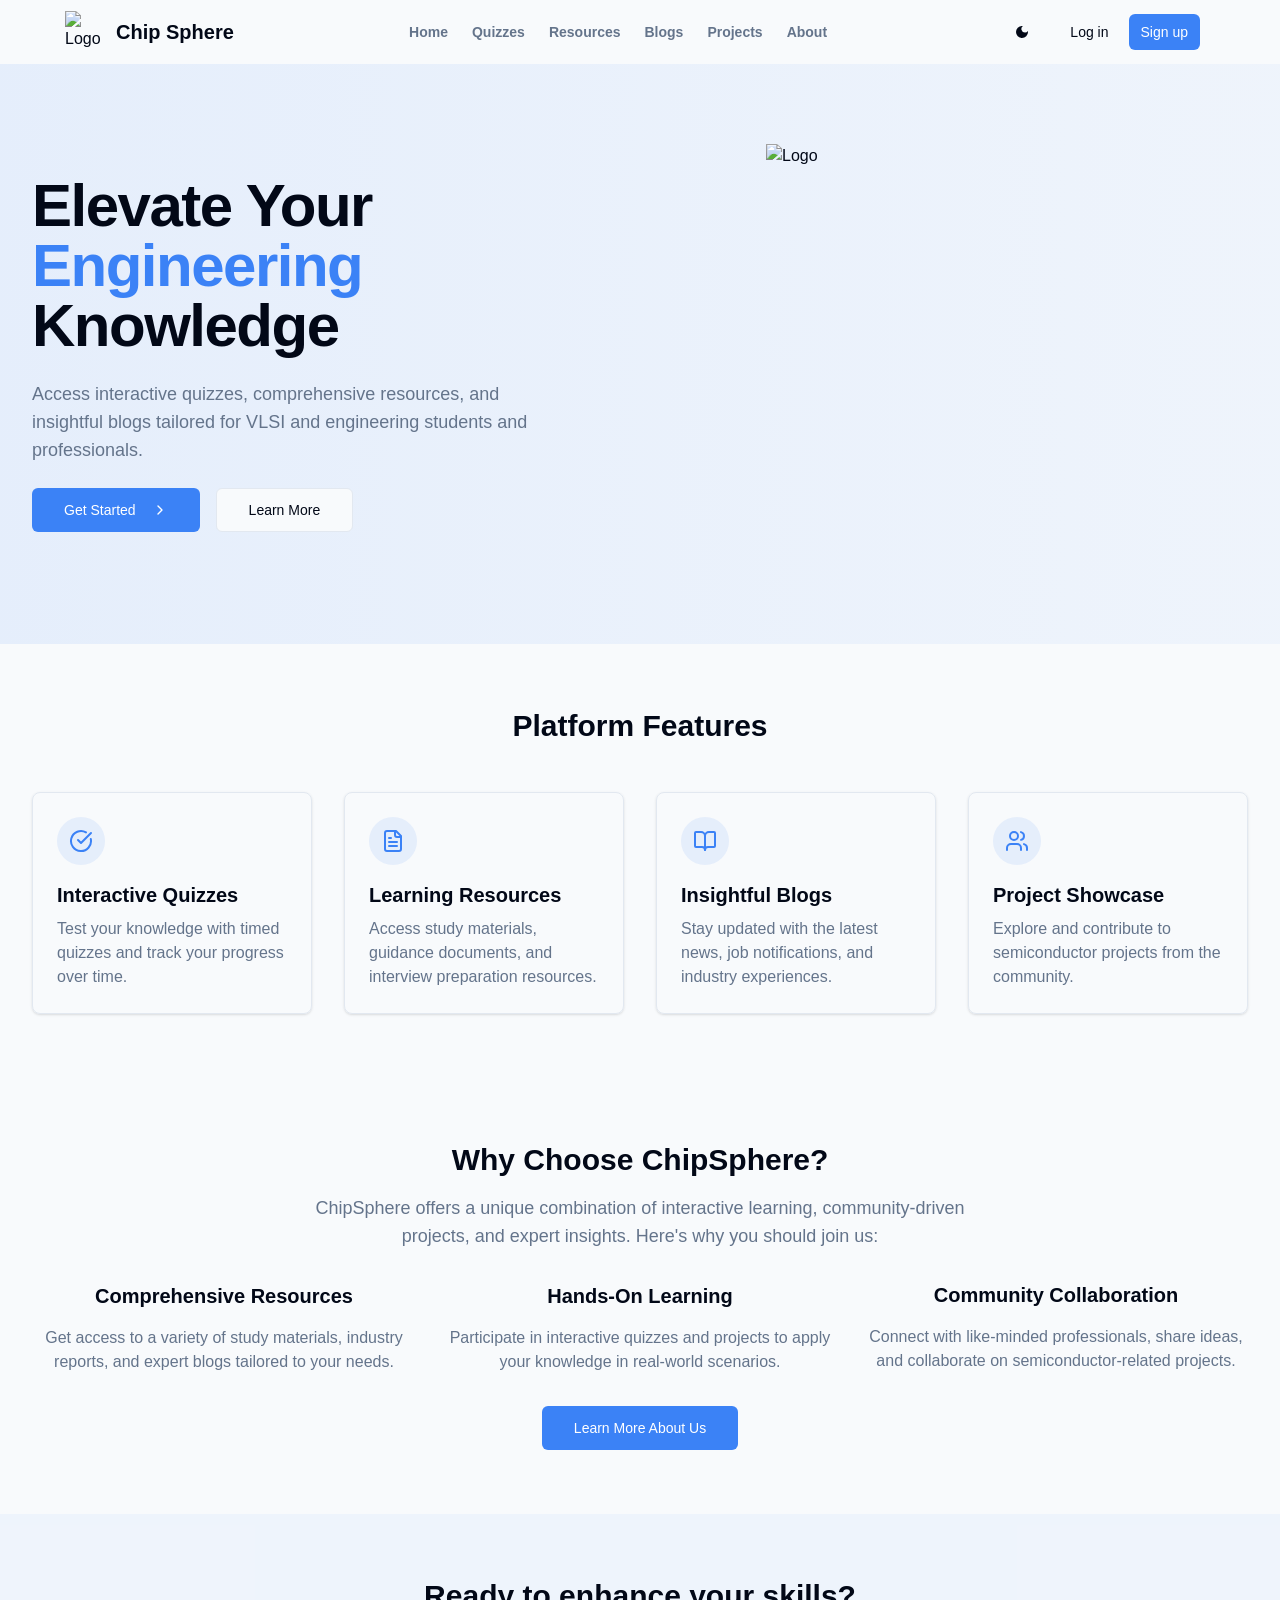
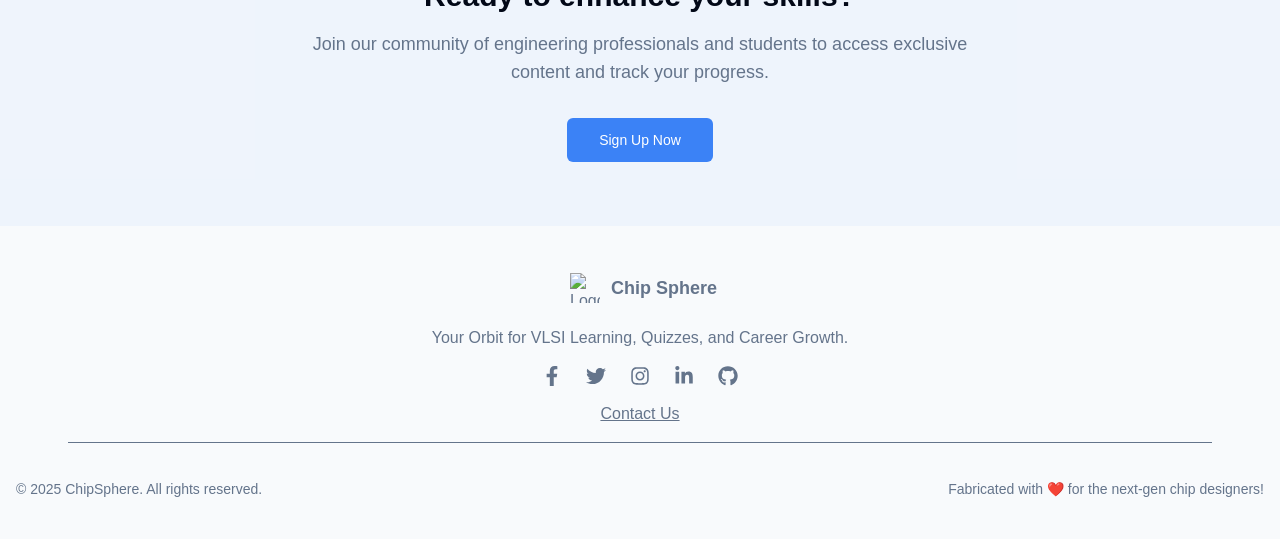
==== index.html @ 3f58ea17 "Add LinkedIn post content to portfolio page, link LinkedIn in footer" ====
<!DOCTYPE html><html lang="en"><head><meta charSet="utf-8"/><meta name="viewport" content="width=device-width, initial-scale=1"/><link rel="preload" href="_next/static/media/569ce4b8f30dc480-s.p.woff2" as="font" crossorigin="" type="font/woff2"/><link rel="preload" href="_next/static/media/93f479601ee12b01-s.p.woff2" as="font" crossorigin="" type="font/woff2"/><link rel="preload" as="image" imageSrcSet="/_next/image?url=%2Flogo_dark.png&amp;w=48&amp;q=75 1x, /_next/image?url=%2Flogo_dark.png&amp;w=96&amp;q=75 2x"/><link rel="preload" as="image" imageSrcSet="/_next/image?url=%2Flogo_dark.png&amp;w=384&amp;q=75 1x, /_next/image?url=%2Flogo_dark.png&amp;w=828&amp;q=75 2x"/><link rel="preload" as="image" imageSrcSet="/_next/image?url=%2Flogo_dark.png&amp;w=32&amp;q=75 1x, /_next/image?url=%2Flogo_dark.png&amp;w=64&amp;q=75 2x"/><link rel="stylesheet" href="_next/static/css/aac1193f8ad89e7d.css" data-precedence="next"/><link rel="preload" as="script" fetchPriority="low" href="_next/static/chunks/webpack-6522cab6ee8df64d.js"/><script src="_next/static/chunks/4bd1b696-c7eeac9c5f87815f.js" async=""></script><script src="_next/static/chunks/684-3b5152e643d8ca2d.js" async=""></script><script src="_next/static/chunks/main-app-050f4b3a8066e528.js" async=""></script><script src="_next/static/chunks/795d4814-c126d9906856df5e.js" async=""></script><script src="_next/static/chunks/8e1d74a4-489569174773607f.js" async=""></script><script src="_next/static/chunks/227-6f10915cf872dfcd.js" async=""></script><script src="_next/static/chunks/721-e3e5ed030bad2931.js" async=""></script><script src="_next/static/chunks/766-fa20a4cee04cad96.js" async=""></script><script src="_next/static/chunks/874-090ebe48e422caae.js" async=""></script><script src="_next/static/chunks/201-4fabe3c691b10c25.js" async=""></script><script src="_next/static/chunks/52-c215911eff30fe76.js" async=""></script><script src="_next/static/chunks/335-e26a7e29aa693370.js" async=""></script><script src="_next/static/chunks/app/layout-c824f7c0734b1a03.js" async=""></script><script src="_next/static/chunks/app/page-f3cdbff5a331bb2d.js" async=""></script><meta name="next-size-adjust" content=""/><title>Chip Shpere</title><meta name="description" content="VLSI notebook"/><link rel="icon" href="favicon.ico" type="image/x-icon" sizes="500x500"/><script>document.querySelectorAll('body link[rel="icon"], body link[rel="apple-touch-icon"]').forEach(el => document.head.appendChild(el))</script><script src="_next/static/chunks/polyfills-42372ed130431b0a.js" noModule=""></script></head><body class="__variable_5cfdac __variable_9a8899 antialiased overflow-y-auto custom-scroll"><div class="jsx-169be7203678d541 fixed top-4 right-4 z-[9999]"><section aria-label="Notifications alt+T" tabindex="-1" aria-live="polite" aria-relevant="additions text" aria-atomic="false"></section></div> <header class="sticky top-0 z-50 w-full transition-all duration-200 bg-transparent"><div class="container mx-auto flex h-16 items-center justify-between px-2 lg:px-[4rem]"><div class="flex items-center"><a class="flex items-center space-x-2" href="index.html"><div class="h-9 w-9 md:h-11 md:w-11 flex items-center justify-center"><img alt="Logo" width="42" height="42" decoding="async" data-nimg="1" style="color:transparent" srcSet="_next/image%3Furl=%252Flogo_dark.png&amp;w=48&amp;q=75amp;q_next/image%3Furl=%252Flogo_dark.png&amp;w=96&amp;q=75mp;w=96&amp;q=75 2x" src="_next/image%3Furl=%252Flogo_dark.png&amp;w=96&amp;q=75"/></div><span class="font-bold text-xl">Chip Sphere</span></a></div><nav class="hidden md:flex items-center space-x-6"><a class="text-[0.875rem] font-bold transition-colors hover:text-primary text-primary" href="index.html">Home</a><a class="text-[0.875rem] font-bold transition-colors hover:text-primary text-muted-foreground" href="portfolio.html">Portfolio</a><a class="text-[0.875rem] font-bold transition-colors hover:text-primary text-muted-foreground" href="about.html">About</a></nav><div class="flex items-center space-x-4"><button class="inline-flex items-center justify-center gap-2 whitespace-nowrap rounded-md text-sm font-medium ring-offset-background transition-colors focus-visible:outline-none focus-visible:ring-2 focus-visible:ring-ring focus-visible:ring-offset-2 disabled:pointer-events-none disabled:opacity-50 [&amp;_svg]:pointer-events-none [&amp;_svg]:size-4 [&amp;_svg]:shrink-0 hover:bg-accent hover:text-accent-foreground h-10 w-10 cursor-pointer" aria-label="Toggle Theme"><svg stroke="currentColor" fill="currentColor" stroke-width="0" viewBox="0 0 24 24" class="h-5 w-5" height="1em" width="1em" xmlns="http://www.w3.org/2000/svg"><path fill="none" d="M0 0h24v24H0z"></path><path d="M12 3a9 9 0 1 0 9 9c0-.46-.04-.92-.1-1.36a5.389 5.389 0 0 1-4.4 2.26 5.403 5.403 0 0 1-3.14-9.8c-.44-.06-.9-.1-1.36-.1z"></path></svg></button><div class="hidden sm:flex items-center space-x-2"><a class="inline-flex items-center justify-center gap-2 whitespace-nowrap text-sm font-medium ring-offset-background focus-visible:outline-none focus-visible:ring-2 focus-visible:ring-ring focus-visible:ring-offset-2 disabled:pointer-events-none disabled:opacity-50 [&amp;_svg]:pointer-events-none [&amp;_svg]:size-4 [&amp;_svg]:shrink-0 bg-primary text-white h-9 rounded-md px-3 hover:bg-primary/90 transition-colors" href="about.html#contact">Contact</a></div><button class="inline-flex items-center justify-center gap-2 whitespace-nowrap rounded-md text-sm font-medium ring-offset-background transition-colors focus-visible:outline-none focus-visible:ring-2 focus-visible:ring-ring focus-visible:ring-offset-2 disabled:pointer-events-none disabled:opacity-50 [&amp;_svg]:pointer-events-none [&amp;_svg]:size-4 [&amp;_svg]:shrink-0 hover:bg-accent hover:text-accent-foreground md:hidden h-8 w-8" aria-label="Open Menu" type="button" aria-haspopup="dialog" aria-expanded="false" aria-controls="radix-«R7nb»" data-state="closed"><svg xmlns="http://www.w3.org/2000/svg" width="24" height="24" viewBox="0 0 24 24" fill="none" stroke="currentColor" stroke-width="2" stroke-linecap="round" stroke-linejoin="round" class="lucide lucide-menu h-4 w-4" aria-hidden="true"><path d="M4 12h16"></path><path d="M4 18h16"></path><path d="M4 6h16"></path></svg></button></div></div></header><!--$--><div class="min-h-screen flex flex-col"><main class="flex-grow"><section class="flex items-center justify-center text-center sm:text-left h-[100vh] sm:h-full bg-gradient-to-r from-primary/10 to-primary/5 pb-40 sm:py-20 px-4 sm:px-6 lg:px-8" style="opacity:0"><div class="max-w-7xl mx-auto"><div class="grid grid-cols-1 md:grid-cols-2 gap-12 items-center"><div class="space-y-6" style="opacity:0;transform:translateY(20px)"><h1 class="text-5xl font-semibold lg:text-6xl lg:font-bold sm:tracking-tight">Elevate Your <span class="text-primary">Engineering</span> Knowledge</h1><p class="text-lg text-muted-foreground max-w-lg">Access interactive quizzes, comprehensive resources, and insightful blogs tailored for VLSI and engineering students and professionals.</p><div class="flex flex-wrap gap-4 justify-center sm:justify-normal" style="opacity:0"><div style="opacity:0;transform:translateY(20px)"><a class="inline-flex items-center justify-center gap-2 whitespace-nowrap text-sm font-medium ring-offset-background transition-colors focus-visible:outline-none focus-visible:ring-2 focus-visible:ring-ring focus-visible:ring-offset-2 disabled:pointer-events-none disabled:opacity-50 [&amp;_svg]:pointer-events-none [&amp;_svg]:size-4 [&amp;_svg]:shrink-0 bg-primary text-white hover:bg-primary/90 h-11 rounded-md px-8" href="portfolio.html">View Portfolio <svg xmlns="http://www.w3.org/2000/svg" width="24" height="24" viewBox="0 0 24 24" fill="none" stroke="currentColor" stroke-width="2" stroke-linecap="round" stroke-linejoin="round" class="lucide lucide-chevron-right ml-2 h-4 w-4" aria-hidden="true"><path d="m9 18 6-6-6-6"></path></svg></a></div><div style="opacity:0;transform:translateY(20px)"><a class="inline-flex items-center justify-center gap-2 whitespace-nowrap text-sm font-medium ring-offset-background transition-colors focus-visible:outline-none focus-visible:ring-2 focus-visible:ring-ring focus-visible:ring-offset-2 disabled:pointer-events-none disabled:opacity-50 [&amp;_svg]:pointer-events-none [&amp;_svg]:size-4 [&amp;_svg]:shrink-0 border border-input bg-background hover:bg-accent hover:text-accent-foreground h-11 rounded-md px-8" href="about.html">Learn More</a></div></div></div><div class="hidden items-center pb-10 justify-center sm:flex opacity-88" style="opacity:0;transform:scale(0.9)"><img alt="Logo" width="380" height="380" decoding="async" data-nimg="1" style="color:transparent" srcSet="_next/image%3Furl=%252Flogo_dark.png&amp;w=384&amp;q=75amp;q_next/image%3Furl=%252Flogo_dark.png&amp;w=828&amp;q=75p;w=828&amp;q=75 2x" src="_next/image%3Furl=%252Flogo_dark.png&amp;w=828&amp;q=75"/></div></div></div></section><section class="py-16 px-4 sm:px-6 lg:px-8 bg-background"><div class="max-w-7xl mx-auto"><h2 class="text-3xl font-bold text-center mb-12" style="opacity:0;transform:translateY(20px)">Platform Features</h2><div class="grid grid-cols-1 md:grid-cols-2 lg:grid-cols-4 gap-8"><div class="bg-card rounded-lg p-6 shadow-sm border border-border hover:shadow-md transition-shadow" style="opacity:0;transform:translateY(20px)"><div class="h-12 w-12 bg-primary/10 rounded-full flex items-center justify-center mb-4"><svg xmlns="http://www.w3.org/2000/svg" width="24" height="24" viewBox="0 0 24 24" fill="none" stroke="currentColor" stroke-width="2" stroke-linecap="round" stroke-linejoin="round" class="lucide lucide-circle-check-big h-6 w-6 text-primary" aria-hidden="true"><path d="M21.801 10A10 10 0 1 1 17 3.335"></path><path d="m9 11 3 3L22 4"></path></svg></div><h3 class="text-xl font-semibold mb-2">Interactive Quizzes</h3><p class="text-muted-foreground">Test your knowledge with timed quizzes and track your progress over time.</p></div><div class="bg-card rounded-lg p-6 shadow-sm border border-border hover:shadow-md transition-shadow" style="opacity:0;transform:translateY(20px)"><div class="h-12 w-12 bg-primary/10 rounded-full flex items-center justify-center mb-4"><svg xmlns="http://www.w3.org/2000/svg" width="24" height="24" viewBox="0 0 24 24" fill="none" stroke="currentColor" stroke-width="2" stroke-linecap="round" stroke-linejoin="round" class="lucide lucide-file-text h-6 w-6 text-primary" aria-hidden="true"><path d="M15 2H6a2 2 0 0 0-2 2v16a2 2 0 0 0 2 2h12a2 2 0 0 0 2-2V7Z"></path><path d="M14 2v4a2 2 0 0 0 2 2h4"></path><path d="M10 9H8"></path><path d="M16 13H8"></path><path d="M16 17H8"></path></svg></div><h3 class="text-xl font-semibold mb-2">Learning Resources</h3><p class="text-muted-foreground">Access study materials, guidance documents, and interview preparation resources.</p></div><div class="bg-card rounded-lg p-6 shadow-sm border border-border hover:shadow-md transition-shadow" style="opacity:0;transform:translateY(20px)"><div class="h-12 w-12 bg-primary/10 rounded-full flex items-center justify-center mb-4"><svg xmlns="http://www.w3.org/2000/svg" width="24" height="24" viewBox="0 0 24 24" fill="none" stroke="currentColor" stroke-width="2" stroke-linecap="round" stroke-linejoin="round" class="lucide lucide-book-open h-6 w-6 text-primary" aria-hidden="true"><path d="M12 7v14"></path><path d="M3 18a1 1 0 0 1-1-1V4a1 1 0 0 1 1-1h5a4 4 0 0 1 4 4 4 4 0 0 1 4-4h5a1 1 0 0 1 1 1v13a1 1 0 0 1-1 1h-6a3 3 0 0 0-3 3 3 3 0 0 0-3-3z"></path></svg></div><h3 class="text-xl font-semibold mb-2">Insightful Blogs</h3><p class="text-muted-foreground">Stay updated with the latest news, job notifications, and industry experiences.</p></div><div class="bg-card rounded-lg p-6 shadow-sm border border-border hover:shadow-md transition-shadow" style="opacity:0;transform:translateY(20px)"><div class="h-12 w-12 bg-primary/10 rounded-full flex items-center justify-center mb-4"><svg xmlns="http://www.w3.org/2000/svg" width="24" height="24" viewBox="0 0 24 24" fill="none" stroke="currentColor" stroke-width="2" stroke-linecap="round" stroke-linejoin="round" class="lucide lucide-users h-6 w-6 text-primary" aria-hidden="true"><path d="M16 21v-2a4 4 0 0 0-4-4H6a4 4 0 0 0-4 4v2"></path><path d="M16 3.128a4 4 0 0 1 0 7.744"></path><path d="M22 21v-2a4 4 0 0 0-3-3.87"></path><circle cx="9" cy="7" r="4"></circle></svg></div><h3 class="text-xl font-semibold mb-2">Project Showcase</h3><p class="text-muted-foreground">Explore and contribute to semiconductor projects from the community.</p></div></div></div></section><section class="py-16 px-4 sm:px-6 lg:px-8"><div class="max-w-7xl mx-auto text-center"><h2 class="text-3xl font-bold mb-4" style="opacity:0;transform:translateY(20px)">Why Choose ChipSphere?</h2><p class="text-lg text-muted-foreground max-w-2xl mx-auto mb-8" style="opacity:0">ChipSphere offers a unique combination of interactive learning, community-driven projects, and expert insights. Here&#x27;s why you should join us:</p><div class="grid grid-cols-1 md:grid-cols-2 lg:grid-cols-3 gap-8"><div class="space-y-4" style="opacity:0;transform:translateY(20px)"><h3 class="text-xl font-semibold">Comprehensive Resources</h3><p class="text-muted-foreground">Get access to a variety of study materials, industry reports, and expert blogs tailored to your needs.</p></div><div class="space-y-4" style="opacity:0;transform:translateY(20px)"><h3 class="text-xl font-semibold">Hands-On Learning</h3><p class="text-muted-foreground">Participate in interactive quizzes and projects to apply your knowledge in real-world scenarios.</p></div><div class="space-y-4" style="opacity:0;transform:translateY(20px)"><h3 class="text-xl font-semibold">Community Collaboration</h3><p class="text-muted-foreground">Connect with like-minded professionals, share ideas, and collaborate on semiconductor-related projects.</p></div></div><div class="mt-8" style="opacity:0"><div tabindex="0"><a class="inline-flex items-center justify-center gap-2 whitespace-nowrap text-sm font-medium ring-offset-background transition-colors focus-visible:outline-none focus-visible:ring-2 focus-visible:ring-ring focus-visible:ring-offset-2 disabled:pointer-events-none disabled:opacity-50 [&amp;_svg]:pointer-events-none [&amp;_svg]:size-4 [&amp;_svg]:shrink-0 bg-primary text-white hover:bg-primary/90 h-11 rounded-md px-8" href="about.html">Learn More About Us</a></div></div></div></section><section class="py-16 px-4 sm:px-6 lg:px-8 bg-primary/5"><div class="max-w-7xl mx-auto text-center" style="opacity:0"><h2 class="text-3xl font-bold mb-4">Ready to enhance your skills?</h2><p class="text-lg text-muted-foreground max-w-2xl mx-auto mb-8">Join our community of engineering professionals and students to access exclusive content and track your progress.</p><div tabindex="0"><a class="inline-flex items-center justify-center gap-2 whitespace-nowrap text-sm font-medium ring-offset-background transition-colors focus-visible:outline-none focus-visible:ring-2 focus-visible:ring-ring focus-visible:ring-offset-2 disabled:pointer-events-none disabled:opacity-50 [&amp;_svg]:pointer-events-none [&amp;_svg]:size-4 [&amp;_svg]:shrink-0 bg-primary text-white hover:bg-primary/90 h-11 rounded-md px-8" href="about.html#contact">Contact Us</a></div></div></section></main></div><!--$--><!--/$--><!--$--><!--/$--><!--/$--><footer class="bg-secondaryBackground text-center text-muted-foreground py-10 px-4"><div class="max-w-screen-xl mx-auto space-y-4"><a class="flex items-center justify-center space-x-1" href="index.html"><div class="h-9 w-9 md:h-11 md:w-11  flex items-center justify-center"><img alt="Logo" width="30" height="30" decoding="async" data-nimg="1" style="color:transparent" srcSet="_next/image%3Furl=%252Flogo_dark.png&amp;w=32&amp;q=75amp;q_next/image%3Furl=%252Flogo_dark.png&amp;w=64&amp;q=75mp;w=64&amp;q=75 2x" src="_next/image%3Furl=%252Flogo_dark.png&amp;w=64&amp;q=75"/></div><span class="font-semibold text-lg ">Chip Sphere</span></a><p>Your Orbit for VLSI Learning, Quizzes, and Career Growth.</p><div class="flex justify-center space-x-6 text-xl"><a href="https://www.linkedin.com/company/chipsphere"><svg stroke="currentColor" fill="currentColor" stroke-width="0" viewBox="0 0 320 512" height="1em" width="1em" xmlns="http://www.w3.org/2000/svg"><path d="M279.14 288l14.22-92.66h-88.91v-60.13c0-25.35 12.42-50.06 52.24-50.06h40.42V6.26S260.43 0 225.36 0c-73.22 0-121.08 44.38-121.08 124.72v70.62H22.89V288h81.39v224h100.17V288z"></path></svg></a><a href="index.html#"><svg stroke="currentColor" fill="currentColor" stroke-width="0" viewBox="0 0 512 512" height="1em" width="1em" xmlns="http://www.w3.org/2000/svg"><path d="M459.37 151.716c.325 4.548.325 9.097.325 13.645 0 138.72-105.583 298.558-298.558 298.558-59.452 0-114.68-17.219-161.137-47.106 8.447.974 16.568 1.299 25.34 1.299 49.055 0 94.213-16.568 130.274-44.832-46.132-.975-84.792-31.188-98.112-72.772 6.498.974 12.995 1.624 19.818 1.624 9.421 0 18.843-1.3 27.614-3.573-48.081-9.747-84.143-51.98-84.143-102.985v-1.299c13.969 7.797 30.214 12.67 47.431 13.319-28.264-18.843-46.781-51.005-46.781-87.391 0-19.492 5.197-37.36 14.294-52.954 51.655 63.675 129.3 105.258 216.365 109.807-1.624-7.797-2.599-15.918-2.599-24.04 0-57.828 46.782-104.934 104.934-104.934 30.213 0 57.502 12.67 76.67 33.137 23.715-4.548 46.456-13.32 66.599-25.34-7.798 24.366-24.366 44.833-46.132 57.827 21.117-2.273 41.584-8.122 60.426-16.243-14.292 20.791-32.161 39.308-52.628 54.253z"></path></svg></a><a href="index.html#"><svg stroke="currentColor" fill="currentColor" stroke-width="0" viewBox="0 0 448 512" height="1em" width="1em" xmlns="http://www.w3.org/2000/svg"><path d="M224.1 141c-63.6 0-114.9 51.3-114.9 114.9s51.3 114.9 114.9 114.9S339 319.5 339 255.9 287.7 141 224.1 141zm0 189.6c-41.1 0-74.7-33.5-74.7-74.7s33.5-74.7 74.7-74.7 74.7 33.5 74.7 74.7-33.6 74.7-74.7 74.7zm146.4-194.3c0 14.9-12 26.8-26.8 26.8-14.9 0-26.8-12-26.8-26.8s12-26.8 26.8-26.8 26.8 12 26.8 26.8zm76.1 27.2c-1.7-35.9-9.9-67.7-36.2-93.9-26.2-26.2-58-34.4-93.9-36.2-37-2.1-147.9-2.1-184.9 0-35.8 1.7-67.6 9.9-93.9 36.1s-34.4 58-36.2 93.9c-2.1 37-2.1 147.9 0 184.9 1.7 35.9 9.9 67.7 36.2 93.9s58 34.4 93.9 36.2c37 2.1 147.9 2.1 184.9 0 35.9-1.7 67.7-9.9 93.9-36.2 26.2-26.2 34.4-58 36.2-93.9 2.1-37 2.1-147.8 0-184.8zM398.8 388c-7.8 19.6-22.9 34.7-42.6 42.6-29.5 11.7-99.5 9-132.1 9s-102.7 2.6-132.1-9c-19.6-7.8-34.7-22.9-42.6-42.6-11.7-29.5-9-99.5-9-132.1s-2.6-102.7 9-132.1c7.8-19.6 22.9-34.7 42.6-42.6 29.5-11.7 99.5-9 132.1-9s102.7-2.6 132.1 9c19.6 7.8 34.7 22.9 42.6 42.6 11.7 29.5 9 99.5 9 132.1s2.7 102.7-9 132.1z"></path></svg></a><a href="index.html#"><svg stroke="currentColor" fill="currentColor" stroke-width="0" viewBox="0 0 448 512" height="1em" width="1em" xmlns="http://www.w3.org/2000/svg"><path d="M100.28 448H7.4V148.9h92.88zM53.79 108.1C24.09 108.1 0 83.5 0 53.8a53.79 53.79 0 0 1 107.58 0c0 29.7-24.1 54.3-53.79 54.3zM447.9 448h-92.68V302.4c0-34.7-.7-79.2-48.29-79.2-48.29 0-55.69 37.7-55.69 76.7V448h-92.78V148.9h89.08v40.8h1.3c12.4-23.5 42.69-48.3 87.88-48.3 94 0 111.28 61.9 111.28 142.3V448z"></path></svg></a><a href="index.html#"><svg stroke="currentColor" fill="currentColor" stroke-width="0" viewBox="0 0 496 512" height="1em" width="1em" xmlns="http://www.w3.org/2000/svg"><path d="M165.9 397.4c0 2-2.3 3.6-5.2 3.6-3.3.3-5.6-1.3-5.6-3.6 0-2 2.3-3.6 5.2-3.6 3-.3 5.6 1.3 5.6 3.6zm-31.1-4.5c-.7 2 1.3 4.3 4.3 4.9 2.6 1 5.6 0 6.2-2s-1.3-4.3-4.3-5.2c-2.6-.7-5.5.3-6.2 2.3zm44.2-1.7c-2.9.7-4.9 2.6-4.6 4.9.3 2 2.9 3.3 5.9 2.6 2.9-.7 4.9-2.6 4.6-4.6-.3-1.9-3-3.2-5.9-2.9zM244.8 8C106.1 8 0 113.3 0 252c0 110.9 69.8 205.8 169.5 239.2 12.8 2.3 17.3-5.6 17.3-12.1 0-6.2-.3-40.4-.3-61.4 0 0-70 15-84.7-29.8 0 0-11.4-29.1-27.8-36.6 0 0-22.9-15.7 1.6-15.4 0 0 24.9 2 38.6 25.8 21.9 38.6 58.6 27.5 72.9 20.9 2.3-16 8.8-27.1 16-33.7-55.9-6.2-112.3-14.3-112.3-110.5 0-27.5 7.6-41.3 23.6-58.9-2.6-6.5-11.1-33.3 2.6-67.9 20.9-6.5 69 27 69 27 20-5.6 41.5-8.5 62.8-8.5s42.8 2.9 62.8 8.5c0 0 48.1-33.6 69-27 13.7 34.7 5.2 61.4 2.6 67.9 16 17.7 25.8 31.5 25.8 58.9 0 96.5-58.9 104.2-114.8 110.5 9.2 7.9 17 22.9 17 46.4 0 33.7-.3 75.4-.3 83.6 0 6.5 4.6 14.4 17.3 12.1C428.2 457.8 496 362.9 496 252 496 113.3 383.5 8 244.8 8zM97.2 352.9c-1.3 1-1 3.3.7 5.2 1.6 1.6 3.9 2.3 5.2 1 1.3-1 1-3.3-.7-5.2-1.6-1.6-3.9-2.3-5.2-1zm-10.8-8.1c-.7 1.3.3 2.9 2.3 3.9 1.6 1 3.6.7 4.3-.7.7-1.3-.3-2.9-2.3-3.9-2-.6-3.6-.3-4.3.7zm32.4 35.6c-1.6 1.3-1 4.3 1.3 6.2 2.3 2.3 5.2 2.6 6.5 1 1.3-1.3.7-4.3-1.3-6.2-2.2-2.3-5.2-2.6-6.5-1zm-11.4-14.7c-1.6 1-1.6 3.6 0 5.9 1.6 2.3 4.3 3.3 5.6 2.3 1.6-1.3 1.6-3.9 0-6.2-1.4-2.3-4-3.3-5.6-2z"></path></svg></a></div><a href="about.html#contact"><p class="underline cursor-pointer">Contact Us</p></a><hr class="my-4 border-muted-foreground w-11/12 mx-auto"/><div class="flex flex-col sm:flex-row justify-between items-center text-sm pt-5 "><p>© 2025 ChipSphere. All rights reserved.</p><p class="mt-2 sm:mt-0">Fabricated with <span>❤️</span> for the next-gen chip designers!</p></div></div></footer><script src="_next/static/chunks/webpack-6522cab6ee8df64d.js" async=""></script><script>(self.__next_f=self.__next_f||[]).push([0])</script><script>self.__next_f.push([1,"1:\"$Sreact.fragment\"\n2:I[4463,[\"479\",\"static/chunks/795d4814-c126d9906856df5e.js\",\"711\",\"static/chunks/8e1d74a4-489569174773607f.js\",\"227\",\"static/chunks/227-6f10915cf872dfcd.js\",\"721\",\"static/chunks/721-e3e5ed030bad2931.js\",\"766\",\"static/chunks/766-fa20a4cee04cad96.js\",\"874\",\"static/chunks/874-090ebe48e422caae.js\",\"201\",\"static/chunks/201-4fabe3c691b10c25.js\",\"52\",\"static/chunks/52-c215911eff30fe76.js\",\"335\",\"static/chunks/335-e26a7e29aa693370.js\",\"177\",\"static/chunks/app/layout-c824f7c0734b1a03.js\"],\"default\"]\n3:I[7555,[],\"\"]\n4:I[1295,[],\"\"]\n5:I[894,[],\"ClientPageRoot\"]\n6:I[6628,[\"227\",\"static/chunks/227-6f10915cf872dfcd.js\",\"766\",\"static/chunks/766-fa20a4cee04cad96.js\",\"874\",\"static/chunks/874-090ebe48e422caae.js\",\"201\",\"static/chunks/201-4fabe3c691b10c25.js\",\"974\",\"static/chunks/app/page-f3cdbff5a331bb2d.js\"],\"default\"]\n9:I[9665,[],\"MetadataBoundary\"]\nb:I[9665,[],\"OutletBoundary\"]\ne:I[4911,[],\"AsyncMetadataOutlet\"]\n10:I[9665,[],\"ViewportBoundary\"]\n12:I[6614,[],\"\"]\n:HL[\"/_next/static/media/569ce4b8f30dc480-s.p.woff2\",\"font\",{\"crossOrigin\":\"\",\"type\":\"font/woff2\"}]\n:HL[\"/_next/static/media/93f479601ee12b01-s.p.woff2\",\"font\",{\"crossOrigin\":\"\",\"type\":\"font/woff2\"}]\n:HL[\"/_next/static/css/aac1193f8ad89e7d.css\",\"style\"]\n"])</script><script>self.__next_f.push([1,"0:{\"P\":null,\"b\":\"A3EIVVnWwf5ebR1KjICjf\",\"p\":\"\",\"c\":[\"\",\"\"],\"i\":false,\"f\":[[[\"\",{\"children\":[\"__PAGE__\",{}]},\"$undefined\",\"$undefined\",true],[\"\",[\"$\",\"$1\",\"c\",{\"children\":[[[\"$\",\"link\",\"0\",{\"rel\":\"stylesheet\",\"href\":\"/_next/static/css/aac1193f8ad89e7d.css\",\"precedence\":\"next\",\"crossOrigin\":\"$undefined\",\"nonce\":\"$undefined\"}]],[\"$\",\"html\",null,{\"lang\":\"en\",\"suppressHydrationWarning\":true,\"children\":[\"$\",\"body\",null,{\"className\":\"__variable_5cfdac __variable_9a8899 antialiased overflow-y-auto custom-scroll\",\"children\":[\"$\",\"$L2\",null,{\"children\":[\"$\",\"$L3\",null,{\"parallelRouterKey\":\"children\",\"error\":\"$undefined\",\"errorStyles\":\"$undefined\",\"errorScripts\":\"$undefined\",\"template\":[\"$\",\"$L4\",null,{}],\"templateStyles\":\"$undefined\",\"templateScripts\":\"$undefined\",\"notFound\":[[[\"$\",\"title\",null,{\"children\":\"404: This page could not be found.\"}],[\"$\",\"div\",null,{\"style\":{\"fontFamily\":\"system-ui,\\\"Segoe UI\\\",Roboto,Helvetica,Arial,sans-serif,\\\"Apple Color Emoji\\\",\\\"Segoe UI Emoji\\\"\",\"height\":\"100vh\",\"textAlign\":\"center\",\"display\":\"flex\",\"flexDirection\":\"column\",\"alignItems\":\"center\",\"justifyContent\":\"center\"},\"children\":[\"$\",\"div\",null,{\"children\":[[\"$\",\"style\",null,{\"dangerouslySetInnerHTML\":{\"__html\":\"body{color:#000;background:#fff;margin:0}.next-error-h1{border-right:1px solid rgba(0,0,0,.3)}@media (prefers-color-scheme:dark){body{color:#fff;background:#000}.next-error-h1{border-right:1px solid rgba(255,255,255,.3)}}\"}}],[\"$\",\"h1\",null,{\"className\":\"next-error-h1\",\"style\":{\"display\":\"inline-block\",\"margin\":\"0 20px 0 0\",\"padding\":\"0 23px 0 0\",\"fontSize\":24,\"fontWeight\":500,\"verticalAlign\":\"top\",\"lineHeight\":\"49px\"},\"children\":404}],[\"$\",\"div\",null,{\"style\":{\"display\":\"inline-block\"},\"children\":[\"$\",\"h2\",null,{\"style\":{\"fontSize\":14,\"fontWeight\":400,\"lineHeight\":\"49px\",\"margin\":0},\"children\":\"This page could not be found.\"}]}]]}]}]],[]],\"forbidden\":\"$undefined\",\"unauthorized\":\"$undefined\"}]}]}]}]]}],{\"children\":[\"__PAGE__\",[\"$\",\"$1\",\"c\",{\"children\":[[\"$\",\"$L5\",null,{\"Component\":\"$6\",\"searchParams\":{},\"params\":{},\"promises\":[\"$@7\",\"$@8\"]}],[\"$\",\"$L9\",null,{\"children\":\"$La\"}],null,[\"$\",\"$Lb\",null,{\"children\":[\"$Lc\",\"$Ld\",[\"$\",\"$Le\",null,{\"promise\":\"$@f\"}]]}]]}],{},null,false]},[[\"$\",\"div\",\"l\",{\"className\":\"flex items-center justify-center h-screen \",\"children\":[\"$\",\"div\",null,{\"className\":\"w-12 h-12 border-4 border-blue-500 border-t-transparent rounded-full animate-spin\"}]}],[],[]],false],[\"$\",\"$1\",\"h\",{\"children\":[null,[\"$\",\"$1\",\"n5dHIxrsrocdmkqk6JoxG\",{\"children\":[[\"$\",\"$L10\",null,{\"children\":\"$L11\"}],[\"$\",\"meta\",null,{\"name\":\"next-size-adjust\",\"content\":\"\"}]]}],null]}],false]],\"m\":\"$undefined\",\"G\":[\"$12\",\"$undefined\"],\"s\":false,\"S\":true}\n"])</script><script>self.__next_f.push([1,"13:\"$Sreact.suspense\"\n14:I[4911,[],\"AsyncMetadata\"]\n7:{}\n8:{}\na:[\"$\",\"$13\",null,{\"fallback\":null,\"children\":[\"$\",\"$L14\",null,{\"promise\":\"$@15\"}]}]\n"])</script><script>self.__next_f.push([1,"d:null\n"])</script><script>self.__next_f.push([1,"11:[[\"$\",\"meta\",\"0\",{\"charSet\":\"utf-8\"}],[\"$\",\"meta\",\"1\",{\"name\":\"viewport\",\"content\":\"width=device-width, initial-scale=1\"}]]\nc:null\n"])</script><script>self.__next_f.push([1,"15:{\"metadata\":[[\"$\",\"title\",\"0\",{\"children\":\"Chip Shpere\"}],[\"$\",\"meta\",\"1\",{\"name\":\"description\",\"content\":\"VLSI notebook\"}],[\"$\",\"link\",\"2\",{\"rel\":\"icon\",\"href\":\"/favicon.ico\",\"type\":\"image/x-icon\",\"sizes\":\"500x500\"}]],\"error\":null,\"digest\":\"$undefined\"}\nf:{\"metadata\":\"$15:metadata\",\"error\":null,\"digest\":\"$undefined\"}\n"])</script></body></html>
---- _next/static/css/aac1193f8ad89e7d.css ----
@font-face{font-family:Geist;font-style:normal;font-weight:100 900;font-display:swap;src:url(../media/8d697b304b401681-s.woff2) format("woff2");unicode-range:u+0301,u+0400-045f,u+0490-0491,u+04b0-04b1,u+2116}@font-face{font-family:Geist;font-style:normal;font-weight:100 900;font-display:swap;src:url(../media/ba015fad6dcf6784-s.woff2) format("woff2");unicode-range:u+0100-02ba,u+02bd-02c5,u+02c7-02cc,u+02ce-02d7,u+02dd-02ff,u+0304,u+0308,u+0329,u+1d00-1dbf,u+1e00-1e9f,u+1ef2-1eff,u+2020,u+20a0-20ab,u+20ad-20c0,u+2113,u+2c60-2c7f,u+a720-a7ff}@font-face{font-family:Geist;font-style:normal;font-weight:100 900;font-display:swap;src:url(../media/569ce4b8f30dc480-s.p.woff2) format("woff2");unicode-range:u+00??,u+0131,u+0152-0153,u+02bb-02bc,u+02c6,u+02da,u+02dc,u+0304,u+0308,u+0329,u+2000-206f,u+20ac,u+2122,u+2191,u+2193,u+2212,u+2215,u+feff,u+fffd}@font-face{font-family:Geist Fallback;src:local("Arial");ascent-override:95.94%;descent-override:28.16%;line-gap-override:0.00%;size-adjust:104.76%}.__className_5cfdac{font-family:Geist,Geist Fallback;font-style:normal}.__variable_5cfdac{--font-geist-sans:"Geist","Geist Fallback"}@font-face{font-family:Geist Mono;font-style:normal;font-weight:100 900;font-display:swap;src:url(../media/9610d9e46709d722-s.woff2) format("woff2");unicode-range:u+0301,u+0400-045f,u+0490-0491,u+04b0-04b1,u+2116}@font-face{font-family:Geist Mono;font-style:normal;font-weight:100 900;font-display:swap;src:url(../media/747892c23ea88013-s.woff2) format("woff2");unicode-range:u+0100-02ba,u+02bd-02c5,u+02c7-02cc,u+02ce-02d7,u+02dd-02ff,u+0304,u+0308,u+0329,u+1d00-1dbf,u+1e00-1e9f,u+1ef2-1eff,u+2020,u+20a0-20ab,u+20ad-20c0,u+2113,u+2c60-2c7f,u+a720-a7ff}@font-face{font-family:Geist Mono;font-style:normal;font-weight:100 900;font-display:swap;src:url(../media/93f479601ee12b01-s.p.woff2) format("woff2");unicode-range:u+00??,u+0131,u+0152-0153,u+02bb-02bc,u+02c6,u+02da,u+02dc,u+0304,u+0308,u+0329,u+2000-206f,u+20ac,u+2122,u+2191,u+2193,u+2212,u+2215,u+feff,u+fffd}@font-face{font-family:Geist Mono Fallback;src:local("Arial");ascent-override:74.67%;descent-override:21.92%;line-gap-override:0.00%;size-adjust:134.59%}.__className_9a8899{font-family:Geist Mono,Geist Mono Fallback;font-style:normal}.__variable_9a8899{--font-geist-mono:"Geist Mono","Geist Mono Fallback"}

/*! tailwindcss v4.1.7 | MIT License | https://tailwindcss.com */@layer properties{@supports (((-webkit-hyphens:none)) and (not (margin-trim:inline))) or ((-moz-orient:inline) and (not (color:rgb(from red r g b)))){*,::backdrop,:after,:before{--tw-scale-x:1;--tw-scale-y:1;--tw-scale-z:1;--tw-rotate-x:initial;--tw-rotate-y:initial;--tw-rotate-z:initial;--tw-skew-x:initial;--tw-skew-y:initial;--tw-space-y-reverse:0;--tw-space-x-reverse:0;--tw-border-style:solid;--tw-gradient-position:initial;--tw-gradient-from:#0000;--tw-gradient-via:#0000;--tw-gradient-to:#0000;--tw-gradient-stops:initial;--tw-gradient-via-stops:initial;--tw-gradient-from-position:0%;--tw-gradient-via-position:50%;--tw-gradient-to-position:100%;--tw-leading:initial;--tw-font-weight:initial;--tw-tracking:initial;--tw-shadow:0 0 #0000;--tw-shadow-color:initial;--tw-shadow-alpha:100%;--tw-inset-shadow:0 0 #0000;--tw-inset-shadow-color:initial;--tw-inset-shadow-alpha:100%;--tw-ring-color:initial;--tw-ring-shadow:0 0 #0000;--tw-inset-ring-color:initial;--tw-inset-ring-shadow:0 0 #0000;--tw-ring-inset:initial;--tw-ring-offset-width:0px;--tw-ring-offset-color:#fff;--tw-ring-offset-shadow:0 0 #0000;--tw-outline-style:solid;--tw-blur:initial;--tw-brightness:initial;--tw-contrast:initial;--tw-grayscale:initial;--tw-hue-rotate:initial;--tw-invert:initial;--tw-opacity:initial;--tw-saturate:initial;--tw-sepia:initial;--tw-drop-shadow:initial;--tw-drop-shadow-color:initial;--tw-drop-shadow-alpha:100%;--tw-drop-shadow-size:initial;--tw-backdrop-blur:initial;--tw-backdrop-brightness:initial;--tw-backdrop-contrast:initial;--tw-backdrop-grayscale:initial;--tw-backdrop-hue-rotate:initial;--tw-backdrop-invert:initial;--tw-backdrop-opacity:initial;--tw-backdrop-saturate:initial;--tw-backdrop-sepia:initial;--tw-duration:initial;--tw-ease:initial;--tw-translate-x:0;--tw-translate-y:0;--tw-translate-z:0}}}@layer theme{:host,:root{--font-sans:ui-sans-serif,system-ui,sans-serif,"Apple Color Emoji","Segoe UI Emoji","Segoe UI Symbol","Noto Color Emoji";--font-mono:ui-monospace,SFMono-Regular,Menlo,Monaco,Consolas,"Liberation Mono","Courier New",monospace;--color-red-100:oklch(93.6% .032 17.717);--color-red-500:oklch(63.7% .237 25.331);--color-red-600:oklch(57.7% .245 27.325);--color-yellow-500:oklch(79.5% .184 86.047);--color-green-500:oklch(72.3% .219 149.579);--color-green-600:oklch(62.7% .194 149.214);--color-green-700:oklch(52.7% .154 150.069);--color-blue-500:oklch(62.3% .214 259.815);--color-blue-600:oklch(54.6% .245 262.881);--color-blue-700:oklch(48.8% .243 264.376);--color-purple-500:oklch(62.7% .265 303.9);--color-gray-400:oklch(70.7% .022 261.325);--color-gray-500:oklch(55.1% .027 264.364);--color-gray-600:oklch(44.6% .03 256.802);--color-black:#000;--color-white:#fff;--spacing:.25rem;--breakpoint-md:48rem;--breakpoint-xl:80rem;--container-sm:24rem;--container-md:28rem;--container-lg:32rem;--container-2xl:42rem;--container-3xl:48rem;--container-4xl:56rem;--container-7xl:80rem;--text-xs:.75rem;--text-xs--line-height:calc(1/.75);--text-sm:.875rem;--text-sm--line-height:calc(1.25/.875);--text-base:1rem;--text-base--line-height:calc(1.5/1);--text-lg:1.125rem;--text-lg--line-height:calc(1.75/1.125);--text-xl:1.25rem;--text-xl--line-height:calc(1.75/1.25);--text-2xl:1.5rem;--text-2xl--line-height:calc(2/1.5);--text-3xl:1.875rem;--text-3xl--line-height:calc(2.25/1.875);--text-4xl:2.25rem;--text-4xl--line-height:calc(2.5/2.25);--text-5xl:3rem;--text-5xl--line-height:1;--text-6xl:3.75rem;--text-6xl--line-height:1;--font-weight-medium:500;--font-weight-semibold:600;--font-weight-bold:700;--font-weight-extrabold:800;--tracking-tight:-.025em;--tracking-widest:.1em;--leading-relaxed:1.625;--radius-sm:.25rem;--radius-md:.375rem;--radius-lg:.5rem;--radius-xl:.75rem;--radius-2xl:1rem;--ease-in-out:cubic-bezier(.4,0,.2,1);--animate-spin:spin 1s linear infinite;--blur-sm:8px;--blur-md:12px;--default-transition-duration:.15s;--default-transition-timing-function:cubic-bezier(.4,0,.2,1);--default-font-family:var(--font-sans);--default-mono-font-family:var(--font-mono);--color-primary:var(--primary);--color-muted:var(--muted);--color-muted-foreground:var(--muted-foreground);--color-secondary:var(--secondary);--color-secondary-foreground:var(--secondary-foreground);--color-accent:var(--accent);--color-accent-foreground:var(--accent-foreground);--color-destructive:var(--destructive);--color-destructive-foreground:var(--destructive-foreground);--color-border:var(--border);--color-input:var(--input);--color-ring:var(--ring);--color-background:var(--background);--color-foreground:var(--foreground);--color-container-background:var(--container-background);--color-secondary-text:var(--secondaryText);--color-success:var(--success);--color-success-foreground:var(--success-foreground);--color-error:var(--error);--color-error-foreground:var(--error-foreground)}}@layer base{*,::backdrop,:after,:before{box-sizing:border-box;border:0 solid;margin:0;padding:0}::file-selector-button{box-sizing:border-box;border:0 solid;margin:0;padding:0}:host,html{-webkit-text-size-adjust:100%;tab-size:4;line-height:1.5;font-family:var(--default-font-family,ui-sans-serif,system-ui,sans-serif,"Apple Color Emoji","Segoe UI Emoji","Segoe UI Symbol","Noto Color Emoji");font-feature-settings:var(--default-font-feature-settings,normal);font-variation-settings:var(--default-font-variation-settings,normal);-webkit-tap-highlight-color:transparent}hr{height:0;color:inherit;border-top-width:1px}abbr:where([title]){-webkit-text-decoration:underline dotted;text-decoration:underline dotted}h1,h2,h3,h4,h5,h6{font-size:inherit;font-weight:inherit}a{color:inherit;-webkit-text-decoration:inherit;text-decoration:inherit}b,strong{font-weight:bolder}code,kbd,pre,samp{font-family:var(--default-mono-font-family,ui-monospace,SFMono-Regular,Menlo,Monaco,Consolas,"Liberation Mono","Courier New",monospace);font-feature-settings:var(--default-mono-font-feature-settings,normal);font-variation-settings:var(--default-mono-font-variation-settings,normal);font-size:1em}small{font-size:80%}sub,sup{vertical-align:baseline;font-size:75%;line-height:0;position:relative}sub{bottom:-.25em}sup{top:-.5em}table{text-indent:0;border-color:inherit;border-collapse:collapse}:-moz-focusring{outline:auto}progress{vertical-align:baseline}summary{display:list-item}menu,ol,ul{list-style:none}audio,canvas,embed,iframe,img,object,svg,video{vertical-align:middle;display:block}img,video{max-width:100%;height:auto}button,input,optgroup,select,textarea{font:inherit;font-feature-settings:inherit;font-variation-settings:inherit;letter-spacing:inherit;color:inherit;opacity:1;background-color:#0000;border-radius:0}::file-selector-button{font:inherit;font-feature-settings:inherit;font-variation-settings:inherit;letter-spacing:inherit;color:inherit;opacity:1;background-color:#0000;border-radius:0}:where(select:is([multiple],[size])) optgroup{font-weight:bolder}:where(select:is([multiple],[size])) optgroup option{padding-inline-start:20px}::file-selector-button{margin-inline-end:4px}::placeholder{opacity:1}@supports (not ((-webkit-appearance:-apple-pay-button))) or (contain-intrinsic-size:1px){::placeholder{color:currentColor}@supports (color:color-mix(in lab,red,red)){::placeholder{color:color-mix(in oklab,currentcolor 50%,transparent)}}}textarea{resize:vertical}::-webkit-search-decoration{-webkit-appearance:none}::-webkit-date-and-time-value{min-height:1lh;text-align:inherit}::-webkit-datetime-edit{display:inline-flex}::-webkit-datetime-edit-fields-wrapper{padding:0}::-webkit-datetime-edit,::-webkit-datetime-edit-year-field{padding-block:0}::-webkit-datetime-edit-day-field,::-webkit-datetime-edit-month-field{padding-block:0}::-webkit-datetime-edit-hour-field,::-webkit-datetime-edit-minute-field{padding-block:0}::-webkit-datetime-edit-millisecond-field,::-webkit-datetime-edit-second-field{padding-block:0}::-webkit-datetime-edit-meridiem-field{padding-block:0}:-moz-ui-invalid{box-shadow:none}button,input:where([type=button],[type=reset],[type=submit]){appearance:button}::file-selector-button{appearance:button}::-webkit-inner-spin-button,::-webkit-outer-spin-button{height:auto}[hidden]:where(:not([hidden=until-found])){display:none!important}}@layer components;@layer utilities{.visible{visibility:visible}.sr-only{clip:rect(0,0,0,0);white-space:nowrap;border-width:0;width:1px;height:1px;margin:-1px;padding:0;overflow:hidden}.absolute,.sr-only{position:absolute}.fixed{position:fixed}.relative{position:relative}.sticky{position:sticky}.inset-0{inset:calc(var(--spacing)*0)}.inset-x-0{inset-inline:calc(var(--spacing)*0)}.inset-y-0{inset-block:calc(var(--spacing)*0)}.top-0{top:calc(var(--spacing)*0)}.top-4{top:calc(var(--spacing)*4)}.right-0{right:calc(var(--spacing)*0)}.right-3{right:calc(var(--spacing)*3)}.right-4{right:calc(var(--spacing)*4)}.bottom-0{bottom:calc(var(--spacing)*0)}.left-0{left:calc(var(--spacing)*0)}.left-2{left:calc(var(--spacing)*2)}.z-40{z-index:40}.z-50{z-index:50}.z-\[9999\]{z-index:9999}.order-1{order:1}.order-2{order:2}.container{width:100%}@media (min-width:40rem){.container{max-width:40rem}}@media (min-width:48rem){.container{max-width:48rem}}@media (min-width:64rem){.container{max-width:64rem}}@media (min-width:80rem){.container{max-width:80rem}}@media (min-width:96rem){.container{max-width:96rem}}.m-2{margin:calc(var(--spacing)*2)}.m-5{margin:calc(var(--spacing)*5)}.-mx-1{margin-inline:calc(var(--spacing)*-1)}.mx-2{margin-inline:calc(var(--spacing)*2)}.mx-4{margin-inline:calc(var(--spacing)*4)}.mx-auto{margin-inline:auto}.my-1{margin-block:calc(var(--spacing)*1)}.my-4{margin-block:calc(var(--spacing)*4)}.my-10{margin-block:calc(var(--spacing)*10)}.prose{color:var(--tw-prose-body);max-width:65ch}.prose :where(p):not(:where([class~=not-prose],[class~=not-prose] *)){margin-top:1.25em;margin-bottom:1.25em}.prose :where([class~=lead]):not(:where([class~=not-prose],[class~=not-prose] *)){color:var(--tw-prose-lead);margin-top:1.2em;margin-bottom:1.2em;font-size:1.25em;line-height:1.6}.prose :where(a):not(:where([class~=not-prose],[class~=not-prose] *)){color:var(--tw-prose-links);font-weight:500;text-decoration:underline}.prose :where(strong):not(:where([class~=not-prose],[class~=not-prose] *)){color:var(--tw-prose-bold);font-weight:600}.prose :where(a strong):not(:where([class~=not-prose],[class~=not-prose] *)),.prose :where(blockquote strong):not(:where([class~=not-prose],[class~=not-prose] *)),.prose :where(thead th strong):not(:where([class~=not-prose],[class~=not-prose] *)){color:inherit}.prose :where(ol):not(:where([class~=not-prose],[class~=not-prose] *)){margin-top:1.25em;margin-bottom:1.25em;padding-inline-start:1.625em;list-style-type:decimal}.prose :where(ol[type=A]):not(:where([class~=not-prose],[class~=not-prose] *)){list-style-type:upper-alpha}.prose :where(ol[type=a]):not(:where([class~=not-prose],[class~=not-prose] *)){list-style-type:lower-alpha}.prose :where(ol[type=A s]):not(:where([class~=not-prose],[class~=not-prose] *)){list-style-type:upper-alpha}.prose :where(ol[type=a s]):not(:where([class~=not-prose],[class~=not-prose] *)){list-style-type:lower-alpha}.prose :where(ol[type=I]):not(:where([class~=not-prose],[class~=not-prose] *)){list-style-type:upper-roman}.prose :where(ol[type=i]):not(:where([class~=not-prose],[class~=not-prose] *)){list-style-type:lower-roman}.prose :where(ol[type=I s]):not(:where([class~=not-prose],[class~=not-prose] *)){list-style-type:upper-roman}.prose :where(ol[type=i s]):not(:where([class~=not-prose],[class~=not-prose] *)){list-style-type:lower-roman}.prose :where(ol[type="1"]):not(:where([class~=not-prose],[class~=not-prose] *)){list-style-type:decimal}.prose :where(ul):not(:where([class~=not-prose],[class~=not-prose] *)){margin-top:1.25em;margin-bottom:1.25em;padding-inline-start:1.625em;list-style-type:disc}.prose :where(ol>li):not(:where([class~=not-prose],[class~=not-prose] *))::marker{color:var(--tw-prose-counters);font-weight:400}.prose :where(ul>li):not(:where([class~=not-prose],[class~=not-prose] *))::marker{color:var(--tw-prose-bullets)}.prose :where(dt):not(:where([class~=not-prose],[class~=not-prose] *)){color:var(--tw-prose-headings);margin-top:1.25em;font-weight:600}.prose :where(hr):not(:where([class~=not-prose],[class~=not-prose] *)){border-color:var(--tw-prose-hr);border-top-width:1px;margin-top:3em;margin-bottom:3em}.prose :where(blockquote):not(:where([class~=not-prose],[class~=not-prose] *)){color:var(--tw-prose-quotes);border-inline-start-width:.25rem;border-inline-start-color:var(--tw-prose-quote-borders);quotes:"“""”""‘""’";margin-top:1.6em;margin-bottom:1.6em;padding-inline-start:1em;font-style:italic;font-weight:500}.prose :where(blockquote p:first-of-type):not(:where([class~=not-prose],[class~=not-prose] *)):before{content:open-quote}.prose :where(blockquote p:last-of-type):not(:where([class~=not-prose],[class~=not-prose] *)):after{content:close-quote}.prose :where(h1):not(:where([class~=not-prose],[class~=not-prose] *)){color:var(--tw-prose-headings);margin-top:0;margin-bottom:.888889em;font-size:2.25em;font-weight:800;line-height:1.11111}.prose :where(h1 strong):not(:where([class~=not-prose],[class~=not-prose] *)){color:inherit;font-weight:900}.prose :where(h2):not(:where([class~=not-prose],[class~=not-prose] *)){color:var(--tw-prose-headings);margin-top:2em;margin-bottom:1em;font-size:1.5em;font-weight:700;line-height:1.33333}.prose :where(h2 strong):not(:where([class~=not-prose],[class~=not-prose] *)){color:inherit;font-weight:800}.prose :where(h3):not(:where([class~=not-prose],[class~=not-prose] *)){color:var(--tw-prose-headings);margin-top:1.6em;margin-bottom:.6em;font-size:1.25em;font-weight:600;line-height:1.6}.prose :where(h3 strong):not(:where([class~=not-prose],[class~=not-prose] *)){color:inherit;font-weight:700}.prose :where(h4):not(:where([class~=not-prose],[class~=not-prose] *)){color:var(--tw-prose-headings);margin-top:1.5em;margin-bottom:.5em;font-weight:600;line-height:1.5}.prose :where(h4 strong):not(:where([class~=not-prose],[class~=not-prose] *)){color:inherit;font-weight:700}.prose :where(img):not(:where([class~=not-prose],[class~=not-prose] *)){margin-top:2em;margin-bottom:2em}.prose :where(picture):not(:where([class~=not-prose],[class~=not-prose] *)){margin-top:2em;margin-bottom:2em;display:block}.prose :where(video):not(:where([class~=not-prose],[class~=not-prose] *)){margin-top:2em;margin-bottom:2em}.prose :where(kbd):not(:where([class~=not-prose],[class~=not-prose] *)){color:var(--tw-prose-kbd);box-shadow:0 0 0 1px rgb(var(--tw-prose-kbd-shadows)/10%),0 3px 0 rgb(var(--tw-prose-kbd-shadows)/10%);padding-top:.1875em;padding-inline-end:.375em;padding-bottom:.1875em;border-radius:.3125rem;padding-inline-start:.375em;font-family:inherit;font-size:.875em;font-weight:500}.prose :where(code):not(:where([class~=not-prose],[class~=not-prose] *)){color:var(--tw-prose-code);font-size:.875em;font-weight:600}.prose :where(code):not(:where([class~=not-prose],[class~=not-prose] *)):after,.prose :where(code):not(:where([class~=not-prose],[class~=not-prose] *)):before{content:"`"}.prose :where(a code):not(:where([class~=not-prose],[class~=not-prose] *)),.prose :where(h1 code):not(:where([class~=not-prose],[class~=not-prose] *)){color:inherit}.prose :where(h2 code):not(:where([class~=not-prose],[class~=not-prose] *)){color:inherit;font-size:.875em}.prose :where(h3 code):not(:where([class~=not-prose],[class~=not-prose] *)){color:inherit;font-size:.9em}.prose :where(blockquote code):not(:where([class~=not-prose],[class~=not-prose] *)),.prose :where(h4 code):not(:where([class~=not-prose],[class~=not-prose] *)),.prose :where(thead th code):not(:where([class~=not-prose],[class~=not-prose] *)){color:inherit}.prose :where(pre):not(:where([class~=not-prose],[class~=not-prose] *)){color:var(--tw-prose-pre-code);background-color:var(--tw-prose-pre-bg);padding-top:.857143em;padding-inline-end:1.14286em;padding-bottom:.857143em;border-radius:.375rem;margin-top:1.71429em;margin-bottom:1.71429em;padding-inline-start:1.14286em;font-size:.875em;font-weight:400;line-height:1.71429;overflow-x:auto}.prose :where(pre code):not(:where([class~=not-prose],[class~=not-prose] *)){font-weight:inherit;color:inherit;font-size:inherit;font-family:inherit;line-height:inherit;background-color:#0000;border-width:0;border-radius:0;padding:0}.prose :where(pre code):not(:where([class~=not-prose],[class~=not-prose] *)):after,.prose :where(pre code):not(:where([class~=not-prose],[class~=not-prose] *)):before{content:none}.prose :where(table):not(:where([class~=not-prose],[class~=not-prose] *)){table-layout:auto;width:100%;margin-top:2em;margin-bottom:2em;font-size:.875em;line-height:1.71429}.prose :where(thead):not(:where([class~=not-prose],[class~=not-prose] *)){border-bottom-width:1px;border-bottom-color:var(--tw-prose-th-borders)}.prose :where(thead th):not(:where([class~=not-prose],[class~=not-prose] *)){color:var(--tw-prose-headings);vertical-align:bottom;padding-inline-end:.571429em;padding-bottom:.571429em;padding-inline-start:.571429em;font-weight:600}.prose :where(tbody tr):not(:where([class~=not-prose],[class~=not-prose] *)){border-bottom-width:1px;border-bottom-color:var(--tw-prose-td-borders)}.prose :where(tbody tr:last-child):not(:where([class~=not-prose],[class~=not-prose] *)){border-bottom-width:0}.prose :where(tbody td):not(:where([class~=not-prose],[class~=not-prose] *)){vertical-align:baseline}.prose :where(tfoot):not(:where([class~=not-prose],[class~=not-prose] *)){border-top-width:1px;border-top-color:var(--tw-prose-th-borders)}.prose :where(tfoot td):not(:where([class~=not-prose],[class~=not-prose] *)){vertical-align:top}.prose :where(th,td):not(:where([class~=not-prose],[class~=not-prose] *)){text-align:start}.prose :where(figure>*):not(:where([class~=not-prose],[class~=not-prose] *)){margin-top:0;margin-bottom:0}.prose :where(figcaption):not(:where([class~=not-prose],[class~=not-prose] *)){color:var(--tw-prose-captions);margin-top:.857143em;font-size:.875em;line-height:1.42857}.prose{--tw-prose-body:oklch(37.3% .034 259.733);--tw-prose-headings:oklch(21% .034 264.665);--tw-prose-lead:oklch(44.6% .03 256.802);--tw-prose-links:oklch(21% .034 264.665);--tw-prose-bold:oklch(21% .034 264.665);--tw-prose-counters:oklch(55.1% .027 264.364);--tw-prose-bullets:oklch(87.2% .01 258.338);--tw-prose-hr:oklch(92.8% .006 264.531);--tw-prose-quotes:oklch(21% .034 264.665);--tw-prose-quote-borders:oklch(92.8% .006 264.531);--tw-prose-captions:oklch(55.1% .027 264.364);--tw-prose-kbd:oklch(21% .034 264.665);--tw-prose-kbd-shadows:NaN NaN NaN;--tw-prose-code:oklch(21% .034 264.665);--tw-prose-pre-code:oklch(92.8% .006 264.531);--tw-prose-pre-bg:oklch(27.8% .033 256.848);--tw-prose-th-borders:oklch(87.2% .01 258.338);--tw-prose-td-borders:oklch(92.8% .006 264.531);--tw-prose-invert-body:oklch(87.2% .01 258.338);--tw-prose-invert-headings:#fff;--tw-prose-invert-lead:oklch(70.7% .022 261.325);--tw-prose-invert-links:#fff;--tw-prose-invert-bold:#fff;--tw-prose-invert-counters:oklch(70.7% .022 261.325);--tw-prose-invert-bullets:oklch(44.6% .03 256.802);--tw-prose-invert-hr:oklch(37.3% .034 259.733);--tw-prose-invert-quotes:oklch(96.7% .003 264.542);--tw-prose-invert-quote-borders:oklch(37.3% .034 259.733);--tw-prose-invert-captions:oklch(70.7% .022 261.325);--tw-prose-invert-kbd:#fff;--tw-prose-invert-kbd-shadows:255 255 255;--tw-prose-invert-code:#fff;--tw-prose-invert-pre-code:oklch(87.2% .01 258.338);--tw-prose-invert-pre-bg:#00000080;--tw-prose-invert-th-borders:oklch(44.6% .03 256.802);--tw-prose-invert-td-borders:oklch(37.3% .034 259.733);font-size:1rem;line-height:1.75}.prose :where(picture>img):not(:where([class~=not-prose],[class~=not-prose] *)){margin-top:0;margin-bottom:0}.prose :where(li):not(:where([class~=not-prose],[class~=not-prose] *)){margin-top:.5em;margin-bottom:.5em}.prose :where(ol>li):not(:where([class~=not-prose],[class~=not-prose] *)),.prose :where(ul>li):not(:where([class~=not-prose],[class~=not-prose] *)){padding-inline-start:.375em}.prose :where(.prose>ul>li p):not(:where([class~=not-prose],[class~=not-prose] *)){margin-top:.75em;margin-bottom:.75em}.prose :where(.prose>ul>li>p:first-child):not(:where([class~=not-prose],[class~=not-prose] *)){margin-top:1.25em}.prose :where(.prose>ul>li>p:last-child):not(:where([class~=not-prose],[class~=not-prose] *)){margin-bottom:1.25em}.prose :where(.prose>ol>li>p:first-child):not(:where([class~=not-prose],[class~=not-prose] *)){margin-top:1.25em}.prose :where(.prose>ol>li>p:last-child):not(:where([class~=not-prose],[class~=not-prose] *)){margin-bottom:1.25em}.prose :where(ul ul,ul ol,ol ul,ol ol):not(:where([class~=not-prose],[class~=not-prose] *)){margin-top:.75em;margin-bottom:.75em}.prose :where(dl):not(:where([class~=not-prose],[class~=not-prose] *)){margin-top:1.25em;margin-bottom:1.25em}.prose :where(dd):not(:where([class~=not-prose],[class~=not-prose] *)){margin-top:.5em;padding-inline-start:1.625em}.prose :where(h2+*):not(:where([class~=not-prose],[class~=not-prose] *)),.prose :where(h3+*):not(:where([class~=not-prose],[class~=not-prose] *)),.prose :where(h4+*):not(:where([class~=not-prose],[class~=not-prose] *)),.prose :where(hr+*):not(:where([class~=not-prose],[class~=not-prose] *)){margin-top:0}.prose :where(thead th:first-child):not(:where([class~=not-prose],[class~=not-prose] *)){padding-inline-start:0}.prose :where(thead th:last-child):not(:where([class~=not-prose],[class~=not-prose] *)){padding-inline-end:0}.prose :where(tbody td,tfoot td):not(:where([class~=not-prose],[class~=not-prose] *)){padding-top:.571429em;padding-inline-end:.571429em;padding-bottom:.571429em;padding-inline-start:.571429em}.prose :where(tbody td:first-child,tfoot td:first-child):not(:where([class~=not-prose],[class~=not-prose] *)){padding-inline-start:0}.prose :where(tbody td:last-child,tfoot td:last-child):not(:where([class~=not-prose],[class~=not-prose] *)){padding-inline-end:0}.prose :where(figure):not(:where([class~=not-prose],[class~=not-prose] *)){margin-top:2em;margin-bottom:2em}.prose :where(.prose>:first-child):not(:where([class~=not-prose],[class~=not-prose] *)){margin-top:0}.prose :where(.prose>:last-child):not(:where([class~=not-prose],[class~=not-prose] *)){margin-bottom:0}.mt-0\.5{margin-top:calc(var(--spacing)*.5)}.mt-1{margin-top:calc(var(--spacing)*1)}.mt-2{margin-top:calc(var(--spacing)*2)}.mt-4{margin-top:calc(var(--spacing)*4)}.mt-6{margin-top:calc(var(--spacing)*6)}.mt-8{margin-top:calc(var(--spacing)*8)}.mt-10{margin-top:calc(var(--spacing)*10)}.mt-auto{margin-top:auto}.mr-2{margin-right:calc(var(--spacing)*2)}.mr-3{margin-right:calc(var(--spacing)*3)}.mb-1{margin-bottom:calc(var(--spacing)*1)}.mb-2{margin-bottom:calc(var(--spacing)*2)}.mb-3{margin-bottom:calc(var(--spacing)*3)}.mb-4{margin-bottom:calc(var(--spacing)*4)}.mb-6{margin-bottom:calc(var(--spacing)*6)}.mb-8{margin-bottom:calc(var(--spacing)*8)}.mb-10{margin-bottom:calc(var(--spacing)*10)}.mb-12{margin-bottom:calc(var(--spacing)*12)}.ml-2{margin-left:calc(var(--spacing)*2)}.ml-3{margin-left:calc(var(--spacing)*3)}.ml-auto{margin-left:auto}.line-clamp-2{-webkit-line-clamp:2}.line-clamp-2,.line-clamp-3{-webkit-box-orient:vertical;display:-webkit-box;overflow:hidden}.line-clamp-3{-webkit-line-clamp:3}.flex{display:flex}.grid{display:grid}.hidden{display:none}.inline-block{display:inline-block}.inline-flex{display:inline-flex}.h-2{height:calc(var(--spacing)*2)}.h-3\.5{height:calc(var(--spacing)*3.5)}.h-4{height:calc(var(--spacing)*4)}.h-5{height:calc(var(--spacing)*5)}.h-6{height:calc(var(--spacing)*6)}.h-8{height:calc(var(--spacing)*8)}.h-9{height:calc(var(--spacing)*9)}.h-10{height:calc(var(--spacing)*10)}.h-11{height:calc(var(--spacing)*11)}.h-12{height:calc(var(--spacing)*12)}.h-16{height:calc(var(--spacing)*16)}.h-48{height:calc(var(--spacing)*48)}.h-64{height:calc(var(--spacing)*64)}.h-\[1\.2rem\]{height:1.2rem}.h-\[70\%\]{height:70%}.h-\[100vh\]{height:100vh}.h-\[280\]{height:280px}.h-auto{height:auto}.h-full{height:100%}.h-px{height:1px}.h-screen{height:100vh}.max-h-\[300px\]{max-height:300px}.min-h-\[90vh\]{min-height:90vh}.min-h-\[100px\]{min-height:100px}.min-h-screen{min-height:100vh}.w-2{width:calc(var(--spacing)*2)}.w-2\/3{width:66.6667%}.w-3\.5{width:calc(var(--spacing)*3.5)}.w-3\/4{width:75%}.w-4{width:calc(var(--spacing)*4)}.w-5{width:calc(var(--spacing)*5)}.w-6{width:calc(var(--spacing)*6)}.w-8{width:calc(var(--spacing)*8)}.w-9{width:calc(var(--spacing)*9)}.w-10{width:calc(var(--spacing)*10)}.w-11\/12{width:91.6667%}.w-12{width:calc(var(--spacing)*12)}.w-16{width:calc(var(--spacing)*16)}.w-24{width:calc(var(--spacing)*24)}.w-40{width:calc(var(--spacing)*40)}.w-48{width:calc(var(--spacing)*48)}.w-\[1\.2rem\]{width:1.2rem}.w-\[70\%\]{width:70%}.w-fit{width:fit-content}.w-full{width:100%}.max-w-2xl{max-width:var(--container-2xl)}.max-w-3xl{max-width:var(--container-3xl)}.max-w-4xl{max-width:var(--container-4xl)}.max-w-7xl{max-width:var(--container-7xl)}.max-w-45{max-width:calc(var(--spacing)*45)}.max-w-\[55vw\]{max-width:55vw}.max-w-\[200px\]{max-width:200px}.max-w-lg{max-width:var(--container-lg)}.max-w-md{max-width:var(--container-md)}.max-w-none{max-width:none}.max-w-screen-md{max-width:var(--breakpoint-md)}.max-w-screen-xl{max-width:var(--breakpoint-xl)}.min-w-\[8rem\]{min-width:8rem}.flex-1{flex:1}.flex-1\/2{flex:50%}.flex-shrink-0,.shrink-0{flex-shrink:0}.flex-grow{flex-grow:1}.scale-0{--tw-scale-x:0%;--tw-scale-y:0%;--tw-scale-z:0%}.scale-0,.scale-100{scale:var(--tw-scale-x)var(--tw-scale-y)}.scale-100{--tw-scale-x:100%;--tw-scale-y:100%;--tw-scale-z:100%}.rotate-0{rotate:none}.rotate-90{rotate:90deg}.transform{transform:var(--tw-rotate-x,)var(--tw-rotate-y,)var(--tw-rotate-z,)var(--tw-skew-x,)var(--tw-skew-y,)}.animate-spin{animation:var(--animate-spin)}.cursor-default{cursor:default}.cursor-not-allowed{cursor:not-allowed}.cursor-pointer{cursor:pointer}.resize{resize:both}.grid-cols-1{grid-template-columns:repeat(1,minmax(0,1fr))}.grid-cols-2{grid-template-columns:repeat(2,minmax(0,1fr))}.grid-cols-4{grid-template-columns:repeat(4,minmax(0,1fr))}.flex-col{flex-direction:column}.flex-col-reverse{flex-direction:column-reverse}.flex-wrap{flex-wrap:wrap}.items-center{align-items:center}.items-start{align-items:flex-start}.justify-between{justify-content:space-between}.justify-center{justify-content:center}.justify-start{justify-content:flex-start}.gap-0\.5{gap:calc(var(--spacing)*.5)}.gap-1{gap:calc(var(--spacing)*1)}.gap-2{gap:calc(var(--spacing)*2)}.gap-3{gap:calc(var(--spacing)*3)}.gap-4{gap:calc(var(--spacing)*4)}.gap-6{gap:calc(var(--spacing)*6)}.gap-8{gap:calc(var(--spacing)*8)}.gap-12{gap:calc(var(--spacing)*12)}:where(.space-y-1>:not(:last-child)){--tw-space-y-reverse:0;margin-block-start:calc(calc(var(--spacing)*1)*var(--tw-space-y-reverse));margin-block-end:calc(calc(var(--spacing)*1)*calc(1 - var(--tw-space-y-reverse)))}:where(.space-y-1\.5>:not(:last-child)){--tw-space-y-reverse:0;margin-block-start:calc(calc(var(--spacing)*1.5)*var(--tw-space-y-reverse));margin-block-end:calc(calc(var(--spacing)*1.5)*calc(1 - var(--tw-space-y-reverse)))}:where(.space-y-2>:not(:last-child)){--tw-space-y-reverse:0;margin-block-start:calc(calc(var(--spacing)*2)*var(--tw-space-y-reverse));margin-block-end:calc(calc(var(--spacing)*2)*calc(1 - var(--tw-space-y-reverse)))}:where(.space-y-3>:not(:last-child)){--tw-space-y-reverse:0;margin-block-start:calc(calc(var(--spacing)*3)*var(--tw-space-y-reverse));margin-block-end:calc(calc(var(--spacing)*3)*calc(1 - var(--tw-space-y-reverse)))}:where(.space-y-4>:not(:last-child)){--tw-space-y-reverse:0;margin-block-start:calc(calc(var(--spacing)*4)*var(--tw-space-y-reverse));margin-block-end:calc(calc(var(--spacing)*4)*calc(1 - var(--tw-space-y-reverse)))}:where(.space-y-6>:not(:last-child)){--tw-space-y-reverse:0;margin-block-start:calc(calc(var(--spacing)*6)*var(--tw-space-y-reverse));margin-block-end:calc(calc(var(--spacing)*6)*calc(1 - var(--tw-space-y-reverse)))}:where(.space-y-8>:not(:last-child)){--tw-space-y-reverse:0;margin-block-start:calc(calc(var(--spacing)*8)*var(--tw-space-y-reverse));margin-block-end:calc(calc(var(--spacing)*8)*calc(1 - var(--tw-space-y-reverse)))}:where(.space-x-1>:not(:last-child)){--tw-space-x-reverse:0;margin-inline-start:calc(calc(var(--spacing)*1)*var(--tw-space-x-reverse));margin-inline-end:calc(calc(var(--spacing)*1)*calc(1 - var(--tw-space-x-reverse)))}:where(.space-x-2>:not(:last-child)){--tw-space-x-reverse:0;margin-inline-start:calc(calc(var(--spacing)*2)*var(--tw-space-x-reverse));margin-inline-end:calc(calc(var(--spacing)*2)*calc(1 - var(--tw-space-x-reverse)))}:where(.space-x-4>:not(:last-child)){--tw-space-x-reverse:0;margin-inline-start:calc(calc(var(--spacing)*4)*var(--tw-space-x-reverse));margin-inline-end:calc(calc(var(--spacing)*4)*calc(1 - var(--tw-space-x-reverse)))}:where(.space-x-6>:not(:last-child)){--tw-space-x-reverse:0;margin-inline-start:calc(calc(var(--spacing)*6)*var(--tw-space-x-reverse));margin-inline-end:calc(calc(var(--spacing)*6)*calc(1 - var(--tw-space-x-reverse)))}.truncate{text-overflow:ellipsis;white-space:nowrap}.overflow-hidden,.truncate{overflow:hidden}.overflow-y-auto{overflow-y:auto}.rounded{border-radius:.25rem}.rounded-2xl{border-radius:var(--radius-2xl)}.rounded-full{border-radius:3.40282e+38px}.rounded-lg{border-radius:var(--radius-lg)}.rounded-md{border-radius:var(--radius-md)}.rounded-sm{border-radius:var(--radius-sm)}.rounded-xl{border-radius:var(--radius-xl)}.border{border-style:var(--tw-border-style);border-width:1px}.border-2{border-style:var(--tw-border-style);border-width:2px}.border-4{border-style:var(--tw-border-style);border-width:4px}.border-t{border-top-style:var(--tw-border-style);border-top-width:1px}.border-r{border-right-style:var(--tw-border-style);border-right-width:1px}.border-b{border-bottom-style:var(--tw-border-style);border-bottom-width:1px}.border-l{border-left-style:var(--tw-border-style);border-left-width:1px}.border-l-0{border-left-style:var(--tw-border-style);border-left-width:0}.border-l-4{border-left-style:var(--tw-border-style);border-left-width:4px}.border-blue-500{border-color:var(--color-blue-500)}.border-border{border-color:var(--color-border)}.border-destructive\/50{border-color:var(--color-destructive)}@supports (color:color-mix(in lab,red,red)){.border-destructive\/50{border-color:color-mix(in oklab,var(--color-destructive)50%,transparent)}}.border-error{border-color:var(--color-error)}.border-input{border-color:var(--color-input)}.border-muted-foreground{border-color:var(--color-muted-foreground)}.border-primary{border-color:var(--color-primary)}.border-success{border-color:var(--color-success)}.border-t-transparent{border-top-color:#0000}.bg-\[\#307179\]{background-color:#307179}.bg-accent{background-color:var(--color-accent)}.bg-background,.bg-background\/80{background-color:var(--color-background)}@supports (color:color-mix(in lab,red,red)){.bg-background\/80{background-color:color-mix(in oklab,var(--color-background)80%,transparent)}}.bg-black\/30{background-color:#0000004d}@supports (color:color-mix(in lab,red,red)){.bg-black\/30{background-color:color-mix(in oklab,var(--color-black)30%,transparent)}}.bg-black\/80{background-color:#000c}@supports (color:color-mix(in lab,red,red)){.bg-black\/80{background-color:color-mix(in oklab,var(--color-black)80%,transparent)}}.bg-blue-500{background-color:var(--color-blue-500)}.bg-blue-600{background-color:var(--color-blue-600)}.bg-border{background-color:var(--color-border)}.bg-container-background{background-color:var(--color-container-background)}.bg-destructive{background-color:var(--color-destructive)}.bg-green-600{background-color:var(--color-green-600)}.bg-muted{background-color:var(--color-muted)}.bg-primary,.bg-primary\/5{background-color:var(--color-primary)}@supports (color:color-mix(in lab,red,red)){.bg-primary\/5{background-color:color-mix(in oklab,var(--color-primary)5%,transparent)}}.bg-primary\/10{background-color:var(--color-primary)}@supports (color:color-mix(in lab,red,red)){.bg-primary\/10{background-color:color-mix(in oklab,var(--color-primary)10%,transparent)}}.bg-purple-500{background-color:var(--color-purple-500)}.bg-red-100{background-color:var(--color-red-100)}.bg-red-500{background-color:var(--color-red-500)}.bg-secondary{background-color:var(--color-secondary)}.bg-secondary-text{background-color:var(--color-secondary-text)}.bg-transparent{background-color:#0000}.bg-yellow-500{background-color:var(--color-yellow-500)}.bg-gradient-to-r{--tw-gradient-position:to right in oklab;background-image:linear-gradient(var(--tw-gradient-stops))}.from-primary\/10{--tw-gradient-from:var(--color-primary)}@supports (color:color-mix(in lab,red,red)){.from-primary\/10{--tw-gradient-from:color-mix(in oklab,var(--color-primary)10%,transparent)}}.from-primary\/10{--tw-gradient-stops:var(--tw-gradient-via-stops,var(--tw-gradient-position),var(--tw-gradient-from)var(--tw-gradient-from-position),var(--tw-gradient-to)var(--tw-gradient-to-position))}.to-primary\/5{--tw-gradient-to:var(--color-primary)}@supports (color:color-mix(in lab,red,red)){.to-primary\/5{--tw-gradient-to:color-mix(in oklab,var(--color-primary)5%,transparent)}}.to-primary\/5{--tw-gradient-stops:var(--tw-gradient-via-stops,var(--tw-gradient-position),var(--tw-gradient-from)var(--tw-gradient-from-position),var(--tw-gradient-to)var(--tw-gradient-to-position))}.fill-current{fill:currentColor}.object-cover{object-fit:cover}.p-0{padding:calc(var(--spacing)*0)}.p-1{padding:calc(var(--spacing)*1)}.p-2{padding:calc(var(--spacing)*2)}.p-3{padding:calc(var(--spacing)*3)}.p-4{padding:calc(var(--spacing)*4)}.p-5{padding:calc(var(--spacing)*5)}.p-6{padding:calc(var(--spacing)*6)}.px-2{padding-inline:calc(var(--spacing)*2)}.px-3{padding-inline:calc(var(--spacing)*3)}.px-4{padding-inline:calc(var(--spacing)*4)}.px-5{padding-inline:calc(var(--spacing)*5)}.px-6{padding-inline:calc(var(--spacing)*6)}.px-8{padding-inline:calc(var(--spacing)*8)}.py-0\.5{padding-block:calc(var(--spacing)*.5)}.py-1{padding-block:calc(var(--spacing)*1)}.py-1\.5{padding-block:calc(var(--spacing)*1.5)}.py-2{padding-block:calc(var(--spacing)*2)}.py-3{padding-block:calc(var(--spacing)*3)}.py-4{padding-block:calc(var(--spacing)*4)}.py-8{padding-block:calc(var(--spacing)*8)}.py-10{padding-block:calc(var(--spacing)*10)}.py-12{padding-block:calc(var(--spacing)*12)}.py-16{padding-block:calc(var(--spacing)*16)}.pt-0{padding-top:calc(var(--spacing)*0)}.pt-3{padding-top:calc(var(--spacing)*3)}.pt-5{padding-top:calc(var(--spacing)*5)}.pt-6{padding-top:calc(var(--spacing)*6)}.pr-2{padding-right:calc(var(--spacing)*2)}.pr-8{padding-right:calc(var(--spacing)*8)}.pb-2{padding-bottom:calc(var(--spacing)*2)}.pb-3{padding-bottom:calc(var(--spacing)*3)}.pb-10{padding-bottom:calc(var(--spacing)*10)}.pb-40{padding-bottom:calc(var(--spacing)*40)}.pl-8{padding-left:calc(var(--spacing)*8)}.text-center{text-align:center}.text-left{text-align:left}.text-2xl{font-size:var(--text-2xl);line-height:var(--tw-leading,var(--text-2xl--line-height))}.text-3xl{font-size:var(--text-3xl);line-height:var(--tw-leading,var(--text-3xl--line-height))}.text-4xl{font-size:var(--text-4xl);line-height:var(--tw-leading,var(--text-4xl--line-height))}.text-5xl{font-size:var(--text-5xl);line-height:var(--tw-leading,var(--text-5xl--line-height))}.text-base{font-size:var(--text-base);line-height:var(--tw-leading,var(--text-base--line-height))}.text-lg{font-size:var(--text-lg);line-height:var(--tw-leading,var(--text-lg--line-height))}.text-sm{font-size:var(--text-sm);line-height:var(--tw-leading,var(--text-sm--line-height))}.text-xl{font-size:var(--text-xl);line-height:var(--tw-leading,var(--text-xl--line-height))}.text-xs{font-size:var(--text-xs);line-height:var(--tw-leading,var(--text-xs--line-height))}.text-\[0\.875rem\]{font-size:.875rem}.leading-none{--tw-leading:1;line-height:1}.leading-relaxed{--tw-leading:var(--leading-relaxed);line-height:var(--leading-relaxed)}.font-bold{--tw-font-weight:var(--font-weight-bold);font-weight:var(--font-weight-bold)}.font-extrabold{--tw-font-weight:var(--font-weight-extrabold);font-weight:var(--font-weight-extrabold)}.font-medium{--tw-font-weight:var(--font-weight-medium);font-weight:var(--font-weight-medium)}.font-semibold{--tw-font-weight:var(--font-weight-semibold);font-weight:var(--font-weight-semibold)}.tracking-tight{--tw-tracking:var(--tracking-tight);letter-spacing:var(--tracking-tight)}.tracking-widest{--tw-tracking:var(--tracking-widest);letter-spacing:var(--tracking-widest)}.whitespace-nowrap{white-space:nowrap}.text-\[\#4AC9D6\]{color:#4ac9d6}.text-\[\#374d50\]{color:#374d50}.text-accent-foreground{color:var(--color-accent-foreground)}.text-destructive{color:var(--color-destructive)}.text-destructive-foreground{color:var(--color-destructive-foreground)}.text-error-foreground{color:var(--color-error-foreground)}.text-foreground{color:var(--color-foreground)}.text-gray-500{color:var(--color-gray-500)}.text-gray-600{color:var(--color-gray-600)}.text-green-500{color:var(--color-green-500)}.text-green-600{color:var(--color-green-600)}.text-muted-foreground{color:var(--color-muted-foreground)}.text-primary,.text-primary\/80{color:var(--color-primary)}@supports (color:color-mix(in lab,red,red)){.text-primary\/80{color:color-mix(in oklab,var(--color-primary)80%,transparent)}}.text-red-500{color:var(--color-red-500)}.text-red-600{color:var(--color-red-600)}.text-secondary-foreground{color:var(--color-secondary-foreground)}.text-success-foreground{color:var(--color-success-foreground)}.text-white{color:var(--color-white)}.capitalize{text-transform:capitalize}.uppercase{text-transform:uppercase}.underline{text-decoration-line:underline}.underline-offset-4{text-underline-offset:4px}.antialiased{-webkit-font-smoothing:antialiased;-moz-osx-font-smoothing:grayscale}.placeholder-gray-400::placeholder{color:var(--color-gray-400)}.opacity-50{opacity:.5}.opacity-60{opacity:.6}.opacity-70{opacity:.7}.opacity-88{opacity:.88}.shadow-lg{--tw-shadow:0 10px 15px -3px var(--tw-shadow-color,#0000001a),0 4px 6px -4px var(--tw-shadow-color,#0000001a)}.shadow-lg,.shadow-md{box-shadow:var(--tw-inset-shadow),var(--tw-inset-ring-shadow),var(--tw-ring-offset-shadow),var(--tw-ring-shadow),var(--tw-shadow)}.shadow-md{--tw-shadow:0 4px 6px -1px var(--tw-shadow-color,#0000001a),0 2px 4px -2px var(--tw-shadow-color,#0000001a)}.shadow-sm{--tw-shadow:0 1px 3px 0 var(--tw-shadow-color,#0000001a),0 1px 2px -1px var(--tw-shadow-color,#0000001a);box-shadow:var(--tw-inset-shadow),var(--tw-inset-ring-shadow),var(--tw-ring-offset-shadow),var(--tw-ring-shadow),var(--tw-shadow)}.ring-offset-background{--tw-ring-offset-color:var(--color-background)}.outline{outline-style:var(--tw-outline-style);outline-width:1px}.blur{--tw-blur:blur(8px);filter:var(--tw-blur,)var(--tw-brightness,)var(--tw-contrast,)var(--tw-grayscale,)var(--tw-hue-rotate,)var(--tw-invert,)var(--tw-saturate,)var(--tw-sepia,)var(--tw-drop-shadow,)}.backdrop-blur-md{--tw-backdrop-blur:blur(var(--blur-md))}.backdrop-blur-md,.backdrop-blur-sm{-webkit-backdrop-filter:var(--tw-backdrop-blur,)var(--tw-backdrop-brightness,)var(--tw-backdrop-contrast,)var(--tw-backdrop-grayscale,)var(--tw-backdrop-hue-rotate,)var(--tw-backdrop-invert,)var(--tw-backdrop-opacity,)var(--tw-backdrop-saturate,)var(--tw-backdrop-sepia,);backdrop-filter:var(--tw-backdrop-blur,)var(--tw-backdrop-brightness,)var(--tw-backdrop-contrast,)var(--tw-backdrop-grayscale,)var(--tw-backdrop-hue-rotate,)var(--tw-backdrop-invert,)var(--tw-backdrop-opacity,)var(--tw-backdrop-saturate,)var(--tw-backdrop-sepia,)}.backdrop-blur-sm{--tw-backdrop-blur:blur(var(--blur-sm))}.transition{transition-property:color,background-color,border-color,outline-color,text-decoration-color,fill,stroke,--tw-gradient-from,--tw-gradient-via,--tw-gradient-to,opacity,box-shadow,transform,translate,scale,rotate,filter,-webkit-backdrop-filter,backdrop-filter,display,visibility,content-visibility,overlay,pointer-events;transition-timing-function:var(--tw-ease,var(--default-transition-timing-function));transition-duration:var(--tw-duration,var(--default-transition-duration))}.transition-all{transition-property:all;transition-timing-function:var(--tw-ease,var(--default-transition-timing-function));transition-duration:var(--tw-duration,var(--default-transition-duration))}.transition-colors{transition-property:color,background-color,border-color,outline-color,text-decoration-color,fill,stroke,--tw-gradient-from,--tw-gradient-via,--tw-gradient-to;transition-timing-function:var(--tw-ease,var(--default-transition-timing-function));transition-duration:var(--tw-duration,var(--default-transition-duration))}.transition-opacity{transition-property:opacity;transition-timing-function:var(--tw-ease,var(--default-transition-timing-function));transition-duration:var(--tw-duration,var(--default-transition-duration))}.transition-shadow{transition-property:box-shadow;transition-timing-function:var(--tw-ease,var(--default-transition-timing-function));transition-duration:var(--tw-duration,var(--default-transition-duration))}.transition-transform{transition-property:transform,translate,scale,rotate;transition-timing-function:var(--tw-ease,var(--default-transition-timing-function));transition-duration:var(--tw-duration,var(--default-transition-duration))}.duration-200{--tw-duration:.2s;transition-duration:.2s}.duration-300{--tw-duration:.3s;transition-duration:.3s}.ease-in-out{--tw-ease:var(--ease-in-out);transition-timing-function:var(--ease-in-out)}.prose-invert{--tw-prose-body:var(--tw-prose-invert-body);--tw-prose-headings:var(--tw-prose-invert-headings);--tw-prose-lead:var(--tw-prose-invert-lead);--tw-prose-links:var(--tw-prose-invert-links);--tw-prose-bold:var(--tw-prose-invert-bold);--tw-prose-counters:var(--tw-prose-invert-counters);--tw-prose-bullets:var(--tw-prose-invert-bullets);--tw-prose-hr:var(--tw-prose-invert-hr);--tw-prose-quotes:var(--tw-prose-invert-quotes);--tw-prose-quote-borders:var(--tw-prose-invert-quote-borders);--tw-prose-captions:var(--tw-prose-invert-captions);--tw-prose-kbd:var(--tw-prose-invert-kbd);--tw-prose-kbd-shadows:var(--tw-prose-invert-kbd-shadows);--tw-prose-code:var(--tw-prose-invert-code);--tw-prose-pre-code:var(--tw-prose-invert-pre-code);--tw-prose-pre-bg:var(--tw-prose-invert-pre-bg);--tw-prose-th-borders:var(--tw-prose-invert-th-borders);--tw-prose-td-borders:var(--tw-prose-invert-td-borders)}.outline-none{--tw-outline-style:none;outline-style:none}.select-none{-webkit-user-select:none;user-select:none}.peer-disabled\:cursor-not-allowed:is(:where(.peer):disabled~*){cursor:not-allowed}.peer-disabled\:opacity-70:is(:where(.peer):disabled~*){opacity:.7}.file\:border-0::file-selector-button{border-style:var(--tw-border-style);border-width:0}.file\:bg-transparent::file-selector-button{background-color:#0000}.file\:text-sm::file-selector-button{font-size:var(--text-sm);line-height:var(--tw-leading,var(--text-sm--line-height))}.file\:font-medium::file-selector-button{--tw-font-weight:var(--font-weight-medium);font-weight:var(--font-weight-medium)}.file\:text-foreground::file-selector-button{color:var(--color-foreground)}.placeholder\:text-muted-foreground::placeholder{color:var(--color-muted-foreground)}@media (hover:hover){.hover\:-translate-y-1:hover{--tw-translate-y:calc(var(--spacing)*-1);translate:var(--tw-translate-x)var(--tw-translate-y)}.hover\:scale-\[1\.01\]:hover{scale:1.01}.hover\:scale-\[1\.02\]:hover{scale:1.02}.hover\:border-\[\#4AC9D6\]:hover{border-color:#4ac9d6}.hover\:bg-\[\#374d50\]:hover{background-color:#374d50}.hover\:bg-accent:hover,.hover\:bg-accent\/50:hover{background-color:var(--color-accent)}@supports (color:color-mix(in lab,red,red)){.hover\:bg-accent\/50:hover{background-color:color-mix(in oklab,var(--color-accent)50%,transparent)}}.hover\:bg-background:hover{background-color:var(--color-background)}.hover\:bg-blue-700:hover{background-color:var(--color-blue-700)}.hover\:bg-destructive\/90:hover{background-color:var(--color-destructive)}@supports (color:color-mix(in lab,red,red)){.hover\:bg-destructive\/90:hover{background-color:color-mix(in oklab,var(--color-destructive)90%,transparent)}}.hover\:bg-green-700:hover{background-color:var(--color-green-700)}.hover\:bg-primary\/90:hover{background-color:var(--color-primary)}@supports (color:color-mix(in lab,red,red)){.hover\:bg-primary\/90:hover{background-color:color-mix(in oklab,var(--color-primary)90%,transparent)}}.hover\:bg-red-500:hover{background-color:var(--color-red-500)}.hover\:bg-secondary:hover,.hover\:bg-secondary\/20:hover{background-color:var(--color-secondary)}@supports (color:color-mix(in lab,red,red)){.hover\:bg-secondary\/20:hover{background-color:color-mix(in oklab,var(--color-secondary)20%,transparent)}}.hover\:bg-secondary\/80:hover{background-color:var(--color-secondary)}@supports (color:color-mix(in lab,red,red)){.hover\:bg-secondary\/80:hover{background-color:color-mix(in oklab,var(--color-secondary)80%,transparent)}}.hover\:text-accent-foreground:hover{color:var(--color-accent-foreground)}.hover\:text-primary:hover{color:var(--color-primary)}.hover\:text-white:hover{color:var(--color-white)}.hover\:underline:hover{text-decoration-line:underline}.hover\:opacity-100:hover{opacity:1}.hover\:shadow-md:hover{--tw-shadow:0 4px 6px -1px var(--tw-shadow-color,#0000001a),0 2px 4px -2px var(--tw-shadow-color,#0000001a);box-shadow:var(--tw-inset-shadow),var(--tw-inset-ring-shadow),var(--tw-ring-offset-shadow),var(--tw-ring-shadow),var(--tw-shadow)}}.focus\:bg-accent:focus{background-color:var(--color-accent)}.focus\:bg-red-500:focus{background-color:var(--color-red-500)}.focus\:text-accent-foreground:focus{color:var(--color-accent-foreground)}.focus\:text-white:focus{color:var(--color-white)}.focus\:ring-1:focus{--tw-ring-shadow:var(--tw-ring-inset,)0 0 0 calc(1px + var(--tw-ring-offset-width))var(--tw-ring-color,currentcolor)}.focus\:ring-1:focus,.focus\:ring-2:focus{box-shadow:var(--tw-inset-shadow),var(--tw-inset-ring-shadow),var(--tw-ring-offset-shadow),var(--tw-ring-shadow),var(--tw-shadow)}.focus\:ring-2:focus{--tw-ring-shadow:var(--tw-ring-inset,)0 0 0 calc(2px + var(--tw-ring-offset-width))var(--tw-ring-color,currentcolor)}.focus\:ring-\[\#4AC9D6\]:focus{--tw-ring-color:#4ac9d6}.focus\:ring-ring:focus{--tw-ring-color:var(--color-ring)}.focus\:ring-offset-2:focus{--tw-ring-offset-width:2px;--tw-ring-offset-shadow:var(--tw-ring-inset,)0 0 0 var(--tw-ring-offset-width)var(--tw-ring-offset-color)}.focus\:outline-none:focus{--tw-outline-style:none;outline-style:none}.focus-visible\:ring-2:focus-visible{--tw-ring-shadow:var(--tw-ring-inset,)0 0 0 calc(2px + var(--tw-ring-offset-width))var(--tw-ring-color,currentcolor);box-shadow:var(--tw-inset-shadow),var(--tw-inset-ring-shadow),var(--tw-ring-offset-shadow),var(--tw-ring-shadow),var(--tw-shadow)}.focus-visible\:ring-ring:focus-visible{--tw-ring-color:var(--color-ring)}.focus-visible\:ring-offset-2:focus-visible{--tw-ring-offset-width:2px;--tw-ring-offset-shadow:var(--tw-ring-inset,)0 0 0 var(--tw-ring-offset-width)var(--tw-ring-offset-color)}.focus-visible\:outline-none:focus-visible{--tw-outline-style:none;outline-style:none}.disabled\:pointer-events-none:disabled{pointer-events:none}.disabled\:cursor-not-allowed:disabled{cursor:not-allowed}.disabled\:opacity-50:disabled{opacity:.5}.data-\[disabled\]\:pointer-events-none[data-disabled]{pointer-events:none}.data-\[disabled\]\:opacity-50[data-disabled]{opacity:.5}.data-\[state\=active\]\:bg-background[data-state=active]{background-color:var(--color-background)}.data-\[state\=active\]\:text-foreground[data-state=active]{color:var(--color-foreground)}.data-\[state\=active\]\:shadow-sm[data-state=active]{--tw-shadow:0 1px 3px 0 var(--tw-shadow-color,#0000001a),0 1px 2px -1px var(--tw-shadow-color,#0000001a);box-shadow:var(--tw-inset-shadow),var(--tw-inset-ring-shadow),var(--tw-ring-offset-shadow),var(--tw-ring-shadow),var(--tw-shadow)}.data-\[state\=closed\]\:duration-300[data-state=closed]{--tw-duration:.3s;transition-duration:.3s}.data-\[state\=open\]\:bg-accent[data-state=open]{background-color:var(--color-accent)}.data-\[state\=open\]\:bg-secondary[data-state=open]{background-color:var(--color-secondary)}.data-\[state\=open\]\:duration-500[data-state=open]{--tw-duration:.5s;transition-duration:.5s}@media (min-width:40rem){.sm\:mx-auto{margin-inline:auto}.sm\:mt-0{margin-top:calc(var(--spacing)*0)}.sm\:mb-4{margin-bottom:calc(var(--spacing)*4)}.sm\:block{display:block}.sm\:flex{display:flex}.sm\:h-6{height:calc(var(--spacing)*6)}.sm\:h-10{height:calc(var(--spacing)*10)}.sm\:h-12{height:calc(var(--spacing)*12)}.sm\:h-20{height:calc(var(--spacing)*20)}.sm\:h-full{height:100%}.sm\:min-h-\[120px\]{min-height:120px}.sm\:w-1\/4{width:25%}.sm\:w-3\/4{width:75%}.sm\:w-6{width:calc(var(--spacing)*6)}.sm\:w-10{width:calc(var(--spacing)*10)}.sm\:w-12{width:calc(var(--spacing)*12)}.sm\:w-20{width:calc(var(--spacing)*20)}.sm\:w-64{width:calc(var(--spacing)*64)}.sm\:max-w-sm{max-width:var(--container-sm)}.sm\:grid-cols-2{grid-template-columns:repeat(2,minmax(0,1fr))}.sm\:flex-row{flex-direction:row}.sm\:justify-end{justify-content:flex-end}.sm\:justify-normal{justify-content:normal}:where(.sm\:space-y-2>:not(:last-child)){--tw-space-y-reverse:0;margin-block-start:calc(calc(var(--spacing)*2)*var(--tw-space-y-reverse));margin-block-end:calc(calc(var(--spacing)*2)*calc(1 - var(--tw-space-y-reverse)))}:where(.sm\:space-y-4>:not(:last-child)){--tw-space-y-reverse:0;margin-block-start:calc(calc(var(--spacing)*4)*var(--tw-space-y-reverse));margin-block-end:calc(calc(var(--spacing)*4)*calc(1 - var(--tw-space-y-reverse)))}:where(.sm\:space-x-2>:not(:last-child)){--tw-space-x-reverse:0;margin-inline-start:calc(calc(var(--spacing)*2)*var(--tw-space-x-reverse));margin-inline-end:calc(calc(var(--spacing)*2)*calc(1 - var(--tw-space-x-reverse)))}.sm\:rounded-full{border-radius:3.40282e+38px}.sm\:p-6{padding:calc(var(--spacing)*6)}.sm\:px-6{padding-inline:calc(var(--spacing)*6)}.sm\:px-10{padding-inline:calc(var(--spacing)*10)}.sm\:py-2{padding-block:calc(var(--spacing)*2)}.sm\:py-20{padding-block:calc(var(--spacing)*20)}.sm\:text-left{text-align:left}.sm\:text-3xl{font-size:var(--text-3xl);line-height:var(--tw-leading,var(--text-3xl--line-height))}.sm\:text-4xl{font-size:var(--text-4xl);line-height:var(--tw-leading,var(--text-4xl--line-height))}.sm\:text-base{font-size:var(--text-base);line-height:var(--tw-leading,var(--text-base--line-height))}.sm\:text-lg{font-size:var(--text-lg);line-height:var(--tw-leading,var(--text-lg--line-height))}.sm\:text-sm{font-size:var(--text-sm);line-height:var(--tw-leading,var(--text-sm--line-height))}.sm\:text-xl{font-size:var(--text-xl);line-height:var(--tw-leading,var(--text-xl--line-height))}.sm\:tracking-tight{--tw-tracking:var(--tracking-tight);letter-spacing:var(--tracking-tight)}}@media (min-width:48rem){.md\:order-1{order:1}.md\:order-2{order:2}.md\:my-8{margin-block:calc(var(--spacing)*8)}.md\:mr-10{margin-right:calc(var(--spacing)*10)}.md\:flex{display:flex}.md\:hidden{display:none}.md\:h-11{height:calc(var(--spacing)*11)}.md\:h-96{height:calc(var(--spacing)*96)}.md\:w-1\/2{width:50%}.md\:w-1\/3{width:33.3333%}.md\:w-2\/3{width:66.6667%}.md\:w-11{width:calc(var(--spacing)*11)}.md\:w-auto{width:auto}.md\:max-w-full{max-width:100%}.md\:grid-cols-2{grid-template-columns:repeat(2,minmax(0,1fr))}.md\:flex-row{flex-direction:row}.md\:flex-nowrap{flex-wrap:nowrap}.md\:px-16{padding-inline:calc(var(--spacing)*16)}.md\:text-sm{font-size:var(--text-sm);line-height:var(--tw-leading,var(--text-sm--line-height))}}@media (min-width:64rem){.lg\:w-1\/2{width:50%}.lg\:grid-cols-3{grid-template-columns:repeat(3,minmax(0,1fr))}.lg\:grid-cols-4{grid-template-columns:repeat(4,minmax(0,1fr))}.lg\:flex-row{flex-direction:row}.lg\:px-8{padding-inline:calc(var(--spacing)*8)}.lg\:px-20{padding-inline:calc(var(--spacing)*20)}.lg\:px-\[4rem\]{padding-inline:4rem}.lg\:text-6xl{font-size:var(--text-6xl);line-height:var(--tw-leading,var(--text-6xl--line-height))}.lg\:font-bold{--tw-font-weight:var(--font-weight-bold);font-weight:var(--font-weight-bold)}}@media (prefers-color-scheme:dark){.dark\:scale-0{--tw-scale-x:0%;--tw-scale-y:0%;--tw-scale-z:0%}.dark\:scale-0,.dark\:scale-100{scale:var(--tw-scale-x)var(--tw-scale-y)}.dark\:scale-100{--tw-scale-x:100%;--tw-scale-y:100%;--tw-scale-z:100%}.dark\:-rotate-90{rotate:-90deg}.dark\:rotate-0{rotate:none}.dark\:border-destructive{border-color:var(--color-destructive)}}.\[\&_\*\]\:text-foreground *{color:var(--color-foreground)}.\[\&_p\]\:leading-relaxed p{--tw-leading:var(--leading-relaxed);line-height:var(--leading-relaxed)}.\[\&_svg\]\:pointer-events-none svg{pointer-events:none}.\[\&_svg\]\:size-4 svg{width:calc(var(--spacing)*4);height:calc(var(--spacing)*4)}.\[\&_svg\]\:shrink-0 svg{flex-shrink:0}.\[\&\>svg\]\:absolute>svg{position:absolute}.\[\&\>svg\]\:top-4>svg{top:calc(var(--spacing)*4)}.\[\&\>svg\]\:left-4>svg{left:calc(var(--spacing)*4)}.\[\&\>svg\]\:text-destructive>svg{color:var(--color-destructive)}.\[\&\>svg\]\:text-foreground>svg{color:var(--color-foreground)}.\[\&\>svg\+div\]\:translate-y-\[-3px\]>svg+div{--tw-translate-y:-3px;translate:var(--tw-translate-x)var(--tw-translate-y)}.\[\&\>svg\~\*\]\:pl-7>svg~*{padding-left:calc(var(--spacing)*7)}}:root{--background:#f8fafc;--container-background:#fff;--secondary-background:#f1f5f9;--secondaryText:#eaeaea;--foreground:#020817;--secondaryForeground:#556072;--intermediate:#677791;--primary:#3b82f6;--muted-foreground:#64748b;--primary-foreground:#f8fafc;--secondary:#f1f5f9;--secondary-foreground:#0f172a;--muted:#f1f5f9;--accent:#f1f5f9;--accent-foreground:#0f172a;--destructive:#ef4444;--destructive-foreground:#f8fafc;--border:#e2e8f0;--input:#e2e8f0;--ring:#3b82f6;--radius:.5rem;--success:#069c6a;--success-foreground:#069c6a;--error:#ef4444;--error-foreground:#ef4444;--scroll-bar:#0f172a}[data-theme=dark]{--background:#020817;--secondary-background:#1e293b;--intermediate:#1e293b;--container-background:#061027;--foreground:#f8fafc;--card:#0f172a;--card-foreground:#f8fafc;--popover:#0f172a;--popover-foreground:#f8fafc;--primary:#2563eb;--primary-foreground:#0f172a;--secondary:#1e293b;--secondary-foreground:#f8fafc;--muted:#1e293b;--muted-foreground:#8ba1c1;--accent:#1e293b;--accent-foreground:#f8fafc;--destructive:#7f1d1d;--destructive-foreground:#f8fafc;--border:#1e293b;--input:#1e293b;--ring:#1d4ed8;--success:#069c6a;--success-foreground:#069c6a;--error:#ef4444;--error-foreground:#ef4444;--scroll-bar:#7878784d}body{background:var(--background);color:var(--foreground);font-family:Inter,Helvetica,sans-serif}@keyframes continuousAnimation{0%{transform:rotate(0)scale(1)translateY(0)}25%{transform:rotate(90deg)scale(1.1)translateY(-10px)}50%{transform:rotate(180deg)scale(1.2)translateY(0)}75%{transform:rotate(270deg)scale(1.1)translateY(10px)}to{transform:rotate(1turn)scale(1)translateY(0)}}.animate-continuous-animation{transform-origin:50%;animation:continuousAnimation 50s linear infinite}.custom-scroll::-webkit-scrollbar{width:6px}.custom-scroll::-webkit-scrollbar-track{background:0 0}.custom-scroll::-webkit-scrollbar-thumb{background-color:var(--scroll-bar);border-radius:4px}@property --tw-scale-x{syntax:"*";inherits:false;initial-value:1}@property --tw-scale-y{syntax:"*";inherits:false;initial-value:1}@property --tw-scale-z{syntax:"*";inherits:false;initial-value:1}@property --tw-rotate-x{syntax:"*";inherits:false}@property --tw-rotate-y{syntax:"*";inherits:false}@property --tw-rotate-z{syntax:"*";inherits:false}@property --tw-skew-x{syntax:"*";inherits:false}@property --tw-skew-y{syntax:"*";inherits:false}@property --tw-space-y-reverse{syntax:"*";inherits:false;initial-value:0}@property --tw-space-x-reverse{syntax:"*";inherits:false;initial-value:0}@property --tw-border-style{syntax:"*";inherits:false;initial-value:solid}@property --tw-gradient-position{syntax:"*";inherits:false}@property --tw-gradient-from{syntax:"<color>";inherits:false;initial-value:#0000}@property --tw-gradient-via{syntax:"<color>";inherits:false;initial-value:#0000}@property --tw-gradient-to{syntax:"<color>";inherits:false;initial-value:#0000}@property --tw-gradient-stops{syntax:"*";inherits:false}@property --tw-gradient-via-stops{syntax:"*";inherits:false}@property --tw-gradient-from-position{syntax:"<length-percentage>";inherits:false;initial-value:0}@property --tw-gradient-via-position{syntax:"<length-percentage>";inherits:false;initial-value:50%}@property --tw-gradient-to-position{syntax:"<length-percentage>";inherits:false;initial-value:100%}@property --tw-leading{syntax:"*";inherits:false}@property --tw-font-weight{syntax:"*";inherits:false}@property --tw-tracking{syntax:"*";inherits:false}@property --tw-shadow{syntax:"*";inherits:false;initial-value:0 0 #0000}@property --tw-shadow-color{syntax:"*";inherits:false}@property --tw-shadow-alpha{syntax:"<percentage>";inherits:false;initial-value:100%}@property --tw-inset-shadow{syntax:"*";inherits:false;initial-value:0 0 #0000}@property --tw-inset-shadow-color{syntax:"*";inherits:false}@property --tw-inset-shadow-alpha{syntax:"<percentage>";inherits:false;initial-value:100%}@property --tw-ring-color{syntax:"*";inherits:false}@property --tw-ring-shadow{syntax:"*";inherits:false;initial-value:0 0 #0000}@property --tw-inset-ring-color{syntax:"*";inherits:false}@property --tw-inset-ring-shadow{syntax:"*";inherits:false;initial-value:0 0 #0000}@property --tw-ring-inset{syntax:"*";inherits:false}@property --tw-ring-offset-width{syntax:"<length>";inherits:false;initial-value:0}@property --tw-ring-offset-color{syntax:"*";inherits:false;initial-value:#fff}@property --tw-ring-offset-shadow{syntax:"*";inherits:false;initial-value:0 0 #0000}@property --tw-outline-style{syntax:"*";inherits:false;initial-value:solid}@property --tw-blur{syntax:"*";inherits:false}@property --tw-brightness{syntax:"*";inherits:false}@property --tw-contrast{syntax:"*";inherits:false}@property --tw-grayscale{syntax:"*";inherits:false}@property --tw-hue-rotate{syntax:"*";inherits:false}@property --tw-invert{syntax:"*";inherits:false}@property --tw-opacity{syntax:"*";inherits:false}@property --tw-saturate{syntax:"*";inherits:false}@property --tw-sepia{syntax:"*";inherits:false}@property --tw-drop-shadow{syntax:"*";inherits:false}@property --tw-drop-shadow-color{syntax:"*";inherits:false}@property --tw-drop-shadow-alpha{syntax:"<percentage>";inherits:false;initial-value:100%}@property --tw-drop-shadow-size{syntax:"*";inherits:false}@property --tw-backdrop-blur{syntax:"*";inherits:false}@property --tw-backdrop-brightness{syntax:"*";inherits:false}@property --tw-backdrop-contrast{syntax:"*";inherits:false}@property --tw-backdrop-grayscale{syntax:"*";inherits:false}@property --tw-backdrop-hue-rotate{syntax:"*";inherits:false}@property --tw-backdrop-invert{syntax:"*";inherits:false}@property --tw-backdrop-opacity{syntax:"*";inherits:false}@property --tw-backdrop-saturate{syntax:"*";inherits:false}@property --tw-backdrop-sepia{syntax:"*";inherits:false}@property --tw-duration{syntax:"*";inherits:false}@property --tw-ease{syntax:"*";inherits:false}@property --tw-translate-x{syntax:"*";inherits:false;initial-value:0}@property --tw-translate-y{syntax:"*";inherits:false;initial-value:0}@property --tw-translate-z{syntax:"*";inherits:false;initial-value:0}@keyframes spin{to{transform:rotate(1turn)}}
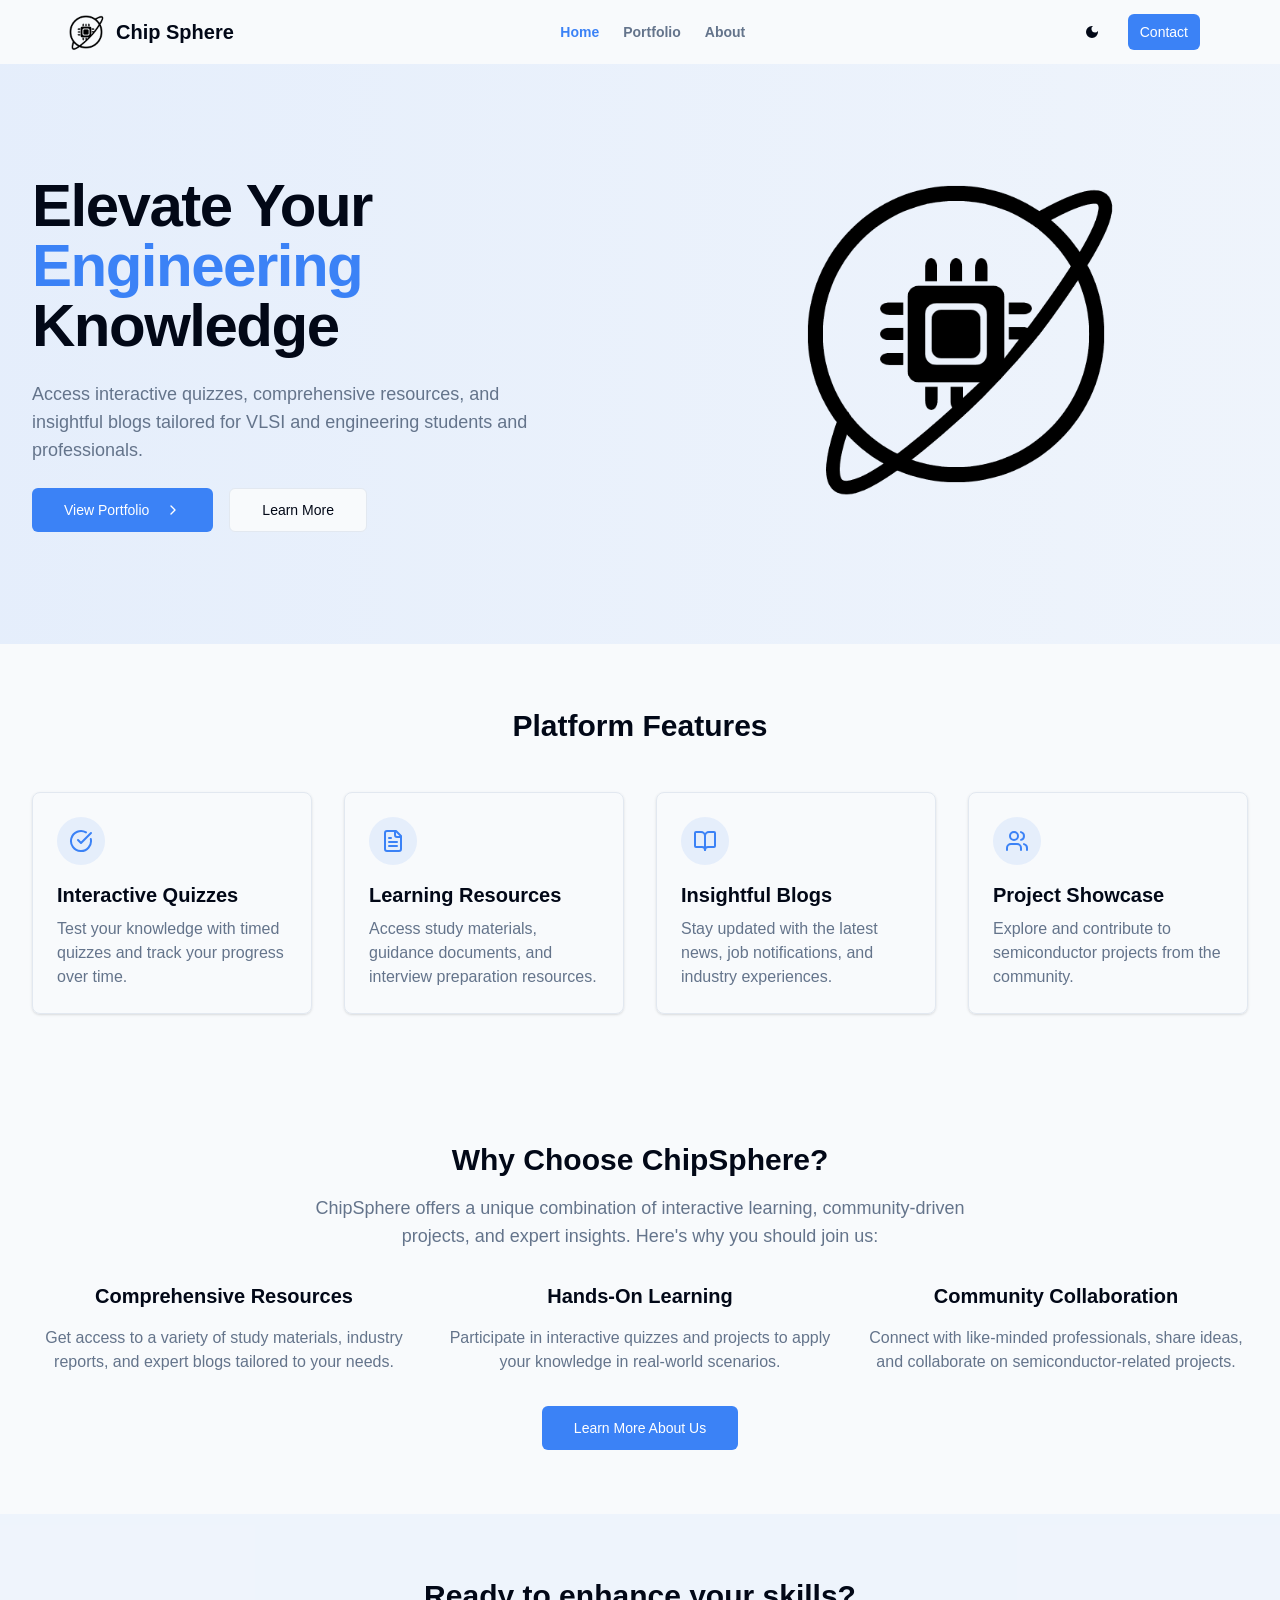
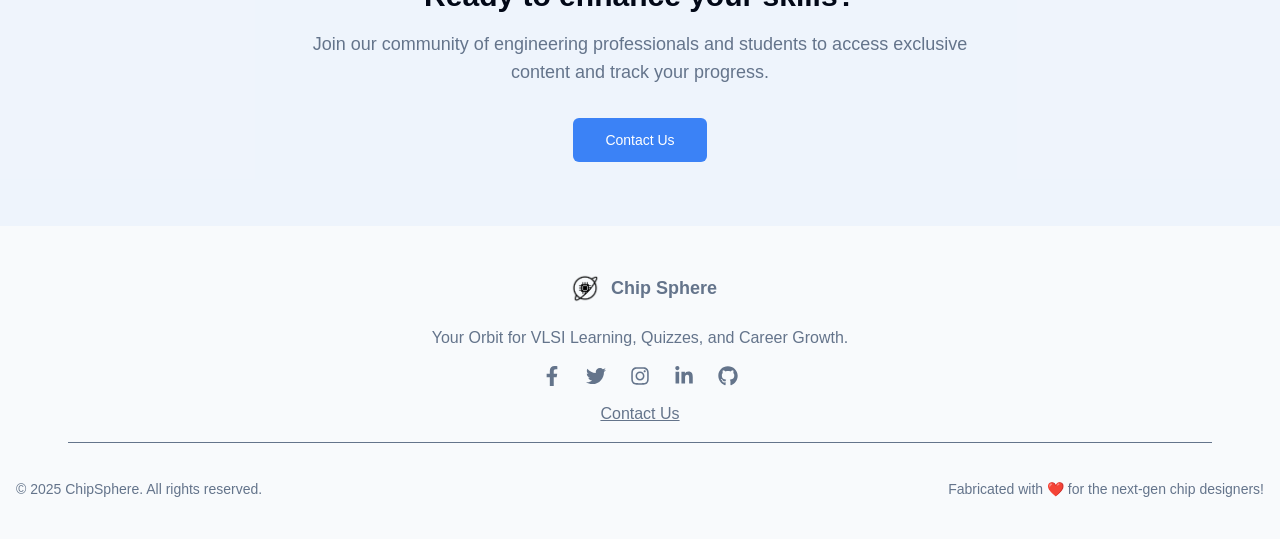
==== commit 3299d9ed: "Update ChipSphere website: unified UI layout, static logo assets, sanitized navigation, and filterab" ====
--- a/index.html
+++ b/index.html
@@ -1 +1 @@
-<!DOCTYPE html><html lang="en"><head><meta charSet="utf-8"/><meta name="viewport" content="width=device-width, initial-scale=1"/><link rel="preload" href="_next/static/media/569ce4b8f30dc480-s.p.woff2" as="font" crossorigin="" type="font/woff2"/><link rel="preload" href="_next/static/media/93f479601ee12b01-s.p.woff2" as="font" crossorigin="" type="font/woff2"/><link rel="preload" as="image" imageSrcSet="/_next/image?url=%2Flogo_dark.png&amp;w=48&amp;q=75 1x, /_next/image?url=%2Flogo_dark.png&amp;w=96&amp;q=75 2x"/><link rel="preload" as="image" imageSrcSet="/_next/image?url=%2Flogo_dark.png&amp;w=384&amp;q=75 1x, /_next/image?url=%2Flogo_dark.png&amp;w=828&amp;q=75 2x"/><link rel="preload" as="image" imageSrcSet="/_next/image?url=%2Flogo_dark.png&amp;w=32&amp;q=75 1x, /_next/image?url=%2Flogo_dark.png&amp;w=64&amp;q=75 2x"/><link rel="stylesheet" href="_next/static/css/aac1193f8ad89e7d.css" data-precedence="next"/><link rel="preload" as="script" fetchPriority="low" href="_next/static/chunks/webpack-6522cab6ee8df64d.js"/><script src="_next/static/chunks/4bd1b696-c7eeac9c5f87815f.js" async=""></script><script src="_next/static/chunks/684-3b5152e643d8ca2d.js" async=""></script><script src="_next/static/chunks/main-app-050f4b3a8066e528.js" async=""></script><script src="_next/static/chunks/795d4814-c126d9906856df5e.js" async=""></script><script src="_next/static/chunks/8e1d74a4-489569174773607f.js" async=""></script><script src="_next/static/chunks/227-6f10915cf872dfcd.js" async=""></script><script src="_next/static/chunks/721-e3e5ed030bad2931.js" async=""></script><script src="_next/static/chunks/766-fa20a4cee04cad96.js" async=""></script><script src="_next/static/chunks/874-090ebe48e422caae.js" async=""></script><script src="_next/static/chunks/201-4fabe3c691b10c25.js" async=""></script><script src="_next/static/chunks/52-c215911eff30fe76.js" async=""></script><script src="_next/static/chunks/335-e26a7e29aa693370.js" async=""></script><script src="_next/static/chunks/app/layout-c824f7c0734b1a03.js" async=""></script><script src="_next/static/chunks/app/page-f3cdbff5a331bb2d.js" async=""></script><meta name="next-size-adjust" content=""/><title>Chip Shpere</title><meta name="description" content="VLSI notebook"/><link rel="icon" href="favicon.ico" type="image/x-icon" sizes="500x500"/><script>document.querySelectorAll('body link[rel="icon"], body link[rel="apple-touch-icon"]').forEach(el => document.head.appendChild(el))</script><script src="_next/static/chunks/polyfills-42372ed130431b0a.js" noModule=""></script></head><body class="__variable_5cfdac __variable_9a8899 antialiased overflow-y-auto custom-scroll"><div class="jsx-169be7203678d541 fixed top-4 right-4 z-[9999]"><section aria-label="Notifications alt+T" tabindex="-1" aria-live="polite" aria-relevant="additions text" aria-atomic="false"></section></div> <header class="sticky top-0 z-50 w-full transition-all duration-200 bg-transparent"><div class="container mx-auto flex h-16 items-center justify-between px-2 lg:px-[4rem]"><div class="flex items-center"><a class="flex items-center space-x-2" href="index.html"><div class="h-9 w-9 md:h-11 md:w-11 flex items-center justify-center"><img alt="Logo" width="42" height="42" decoding="async" data-nimg="1" style="color:transparent" srcSet="_next/image%3Furl=%252Flogo_dark.png&amp;w=48&amp;q=75amp;q_next/image%3Furl=%252Flogo_dark.png&amp;w=96&amp;q=75mp;w=96&amp;q=75 2x" src="_next/image%3Furl=%252Flogo_dark.png&amp;w=96&amp;q=75"/></div><span class="font-bold text-xl">Chip Sphere</span></a></div><nav class="hidden md:flex items-center space-x-6"><a class="text-[0.875rem] font-bold transition-colors hover:text-primary text-primary" href="index.html">Home</a><a class="text-[0.875rem] font-bold transition-colors hover:text-primary text-muted-foreground" href="portfolio.html">Portfolio</a><a class="text-[0.875rem] font-bold transition-colors hover:text-primary text-muted-foreground" href="about.html">About</a></nav><div class="flex items-center space-x-4"><button class="inline-flex items-center justify-center gap-2 whitespace-nowrap rounded-md text-sm font-medium ring-offset-background transition-colors focus-visible:outline-none focus-visible:ring-2 focus-visible:ring-ring focus-visible:ring-offset-2 disabled:pointer-events-none disabled:opacity-50 [&amp;_svg]:pointer-events-none [&amp;_svg]:size-4 [&amp;_svg]:shrink-0 hover:bg-accent hover:text-accent-foreground h-10 w-10 cursor-pointer" aria-label="Toggle Theme"><svg stroke="currentColor" fill="currentColor" stroke-width="0" viewBox="0 0 24 24" class="h-5 w-5" height="1em" width="1em" xmlns="http://www.w3.org/2000/svg"><path fill="none" d="M0 0h24v24H0z"></path><path d="M12 3a9 9 0 1 0 9 9c0-.46-.04-.92-.1-1.36a5.389 5.389 0 0 1-4.4 2.26 5.403 5.403 0 0 1-3.14-9.8c-.44-.06-.9-.1-1.36-.1z"></path></svg></button><div class="hidden sm:flex items-center space-x-2"><a class="inline-flex items-center justify-center gap-2 whitespace-nowrap text-sm font-medium ring-offset-background focus-visible:outline-none focus-visible:ring-2 focus-visible:ring-ring focus-visible:ring-offset-2 disabled:pointer-events-none disabled:opacity-50 [&amp;_svg]:pointer-events-none [&amp;_svg]:size-4 [&amp;_svg]:shrink-0 bg-primary text-white h-9 rounded-md px-3 hover:bg-primary/90 transition-colors" href="about.html#contact">Contact</a></div><button class="inline-flex items-center justify-center gap-2 whitespace-nowrap rounded-md text-sm font-medium ring-offset-background transition-colors focus-visible:outline-none focus-visible:ring-2 focus-visible:ring-ring focus-visible:ring-offset-2 disabled:pointer-events-none disabled:opacity-50 [&amp;_svg]:pointer-events-none [&amp;_svg]:size-4 [&amp;_svg]:shrink-0 hover:bg-accent hover:text-accent-foreground md:hidden h-8 w-8" aria-label="Open Menu" type="button" aria-haspopup="dialog" aria-expanded="false" aria-controls="radix-«R7nb»" data-state="closed"><svg xmlns="http://www.w3.org/2000/svg" width="24" height="24" viewBox="0 0 24 24" fill="none" stroke="currentColor" stroke-width="2" stroke-linecap="round" stroke-linejoin="round" class="lucide lucide-menu h-4 w-4" aria-hidden="true"><path d="M4 12h16"></path><path d="M4 18h16"></path><path d="M4 6h16"></path></svg></button></div></div></header><!--$--><div class="min-h-screen flex flex-col"><main class="flex-grow"><section class="flex items-center justify-center text-center sm:text-left h-[100vh] sm:h-full bg-gradient-to-r from-primary/10 to-primary/5 pb-40 sm:py-20 px-4 sm:px-6 lg:px-8" style="opacity:0"><div class="max-w-7xl mx-auto"><div class="grid grid-cols-1 md:grid-cols-2 gap-12 items-center"><div class="space-y-6" style="opacity:0;transform:translateY(20px)"><h1 class="text-5xl font-semibold lg:text-6xl lg:font-bold sm:tracking-tight">Elevate Your <span class="text-primary">Engineering</span> Knowledge</h1><p class="text-lg text-muted-foreground max-w-lg">Access interactive quizzes, comprehensive resources, and insightful blogs tailored for VLSI and engineering students and professionals.</p><div class="flex flex-wrap gap-4 justify-center sm:justify-normal" style="opacity:0"><div style="opacity:0;transform:translateY(20px)"><a class="inline-flex items-center justify-center gap-2 whitespace-nowrap text-sm font-medium ring-offset-background transition-colors focus-visible:outline-none focus-visible:ring-2 focus-visible:ring-ring focus-visible:ring-offset-2 disabled:pointer-events-none disabled:opacity-50 [&amp;_svg]:pointer-events-none [&amp;_svg]:size-4 [&amp;_svg]:shrink-0 bg-primary text-white hover:bg-primary/90 h-11 rounded-md px-8" href="portfolio.html">View Portfolio <svg xmlns="http://www.w3.org/2000/svg" width="24" height="24" viewBox="0 0 24 24" fill="none" stroke="currentColor" stroke-width="2" stroke-linecap="round" stroke-linejoin="round" class="lucide lucide-chevron-right ml-2 h-4 w-4" aria-hidden="true"><path d="m9 18 6-6-6-6"></path></svg></a></div><div style="opacity:0;transform:translateY(20px)"><a class="inline-flex items-center justify-center gap-2 whitespace-nowrap text-sm font-medium ring-offset-background transition-colors focus-visible:outline-none focus-visible:ring-2 focus-visible:ring-ring focus-visible:ring-offset-2 disabled:pointer-events-none disabled:opacity-50 [&amp;_svg]:pointer-events-none [&amp;_svg]:size-4 [&amp;_svg]:shrink-0 border border-input bg-background hover:bg-accent hover:text-accent-foreground h-11 rounded-md px-8" href="about.html">Learn More</a></div></div></div><div class="hidden items-center pb-10 justify-center sm:flex opacity-88" style="opacity:0;transform:scale(0.9)"><img alt="Logo" width="380" height="380" decoding="async" data-nimg="1" style="color:transparent" srcSet="_next/image%3Furl=%252Flogo_dark.png&amp;w=384&amp;q=75amp;q_next/image%3Furl=%252Flogo_dark.png&amp;w=828&amp;q=75p;w=828&amp;q=75 2x" src="_next/image%3Furl=%252Flogo_dark.png&amp;w=828&amp;q=75"/></div></div></div></section><section class="py-16 px-4 sm:px-6 lg:px-8 bg-background"><div class="max-w-7xl mx-auto"><h2 class="text-3xl font-bold text-center mb-12" style="opacity:0;transform:translateY(20px)">Platform Features</h2><div class="grid grid-cols-1 md:grid-cols-2 lg:grid-cols-4 gap-8"><div class="bg-card rounded-lg p-6 shadow-sm border border-border hover:shadow-md transition-shadow" style="opacity:0;transform:translateY(20px)"><div class="h-12 w-12 bg-primary/10 rounded-full flex items-center justify-center mb-4"><svg xmlns="http://www.w3.org/2000/svg" width="24" height="24" viewBox="0 0 24 24" fill="none" stroke="currentColor" stroke-width="2" stroke-linecap="round" stroke-linejoin="round" class="lucide lucide-circle-check-big h-6 w-6 text-primary" aria-hidden="true"><path d="M21.801 10A10 10 0 1 1 17 3.335"></path><path d="m9 11 3 3L22 4"></path></svg></div><h3 class="text-xl font-semibold mb-2">Interactive Quizzes</h3><p class="text-muted-foreground">Test your knowledge with timed quizzes and track your progress over time.</p></div><div class="bg-card rounded-lg p-6 shadow-sm border border-border hover:shadow-md transition-shadow" style="opacity:0;transform:translateY(20px)"><div class="h-12 w-12 bg-primary/10 rounded-full flex items-center justify-center mb-4"><svg xmlns="http://www.w3.org/2000/svg" width="24" height="24" viewBox="0 0 24 24" fill="none" stroke="currentColor" stroke-width="2" stroke-linecap="round" stroke-linejoin="round" class="lucide lucide-file-text h-6 w-6 text-primary" aria-hidden="true"><path d="M15 2H6a2 2 0 0 0-2 2v16a2 2 0 0 0 2 2h12a2 2 0 0 0 2-2V7Z"></path><path d="M14 2v4a2 2 0 0 0 2 2h4"></path><path d="M10 9H8"></path><path d="M16 13H8"></path><path d="M16 17H8"></path></svg></div><h3 class="text-xl font-semibold mb-2">Learning Resources</h3><p class="text-muted-foreground">Access study materials, guidance documents, and interview preparation resources.</p></div><div class="bg-card rounded-lg p-6 shadow-sm border border-border hover:shadow-md transition-shadow" style="opacity:0;transform:translateY(20px)"><div class="h-12 w-12 bg-primary/10 rounded-full flex items-center justify-center mb-4"><svg xmlns="http://www.w3.org/2000/svg" width="24" height="24" viewBox="0 0 24 24" fill="none" stroke="currentColor" stroke-width="2" stroke-linecap="round" stroke-linejoin="round" class="lucide lucide-book-open h-6 w-6 text-primary" aria-hidden="true"><path d="M12 7v14"></path><path d="M3 18a1 1 0 0 1-1-1V4a1 1 0 0 1 1-1h5a4 4 0 0 1 4 4 4 4 0 0 1 4-4h5a1 1 0 0 1 1 1v13a1 1 0 0 1-1 1h-6a3 3 0 0 0-3 3 3 3 0 0 0-3-3z"></path></svg></div><h3 class="text-xl font-semibold mb-2">Insightful Blogs</h3><p class="text-muted-foreground">Stay updated with the latest news, job notifications, and industry experiences.</p></div><div class="bg-card rounded-lg p-6 shadow-sm border border-border hover:shadow-md transition-shadow" style="opacity:0;transform:translateY(20px)"><div class="h-12 w-12 bg-primary/10 rounded-full flex items-center justify-center mb-4"><svg xmlns="http://www.w3.org/2000/svg" width="24" height="24" viewBox="0 0 24 24" fill="none" stroke="currentColor" stroke-width="2" stroke-linecap="round" stroke-linejoin="round" class="lucide lucide-users h-6 w-6 text-primary" aria-hidden="true"><path d="M16 21v-2a4 4 0 0 0-4-4H6a4 4 0 0 0-4 4v2"></path><path d="M16 3.128a4 4 0 0 1 0 7.744"></path><path d="M22 21v-2a4 4 0 0 0-3-3.87"></path><circle cx="9" cy="7" r="4"></circle></svg></div><h3 class="text-xl font-semibold mb-2">Project Showcase</h3><p class="text-muted-foreground">Explore and contribute to semiconductor projects from the community.</p></div></div></div></section><section class="py-16 px-4 sm:px-6 lg:px-8"><div class="max-w-7xl mx-auto text-center"><h2 class="text-3xl font-bold mb-4" style="opacity:0;transform:translateY(20px)">Why Choose ChipSphere?</h2><p class="text-lg text-muted-foreground max-w-2xl mx-auto mb-8" style="opacity:0">ChipSphere offers a unique combination of interactive learning, community-driven projects, and expert insights. Here&#x27;s why you should join us:</p><div class="grid grid-cols-1 md:grid-cols-2 lg:grid-cols-3 gap-8"><div class="space-y-4" style="opacity:0;transform:translateY(20px)"><h3 class="text-xl font-semibold">Comprehensive Resources</h3><p class="text-muted-foreground">Get access to a variety of study materials, industry reports, and expert blogs tailored to your needs.</p></div><div class="space-y-4" style="opacity:0;transform:translateY(20px)"><h3 class="text-xl font-semibold">Hands-On Learning</h3><p class="text-muted-foreground">Participate in interactive quizzes and projects to apply your knowledge in real-world scenarios.</p></div><div class="space-y-4" style="opacity:0;transform:translateY(20px)"><h3 class="text-xl font-semibold">Community Collaboration</h3><p class="text-muted-foreground">Connect with like-minded professionals, share ideas, and collaborate on semiconductor-related projects.</p></div></div><div class="mt-8" style="opacity:0"><div tabindex="0"><a class="inline-flex items-center justify-center gap-2 whitespace-nowrap text-sm font-medium ring-offset-background transition-colors focus-visible:outline-none focus-visible:ring-2 focus-visible:ring-ring focus-visible:ring-offset-2 disabled:pointer-events-none disabled:opacity-50 [&amp;_svg]:pointer-events-none [&amp;_svg]:size-4 [&amp;_svg]:shrink-0 bg-primary text-white hover:bg-primary/90 h-11 rounded-md px-8" href="about.html">Learn More About Us</a></div></div></div></section><section class="py-16 px-4 sm:px-6 lg:px-8 bg-primary/5"><div class="max-w-7xl mx-auto text-center" style="opacity:0"><h2 class="text-3xl font-bold mb-4">Ready to enhance your skills?</h2><p class="text-lg text-muted-foreground max-w-2xl mx-auto mb-8">Join our community of engineering professionals and students to access exclusive content and track your progress.</p><div tabindex="0"><a class="inline-flex items-center justify-center gap-2 whitespace-nowrap text-sm font-medium ring-offset-background transition-colors focus-visible:outline-none focus-visible:ring-2 focus-visible:ring-ring focus-visible:ring-offset-2 disabled:pointer-events-none disabled:opacity-50 [&amp;_svg]:pointer-events-none [&amp;_svg]:size-4 [&amp;_svg]:shrink-0 bg-primary text-white hover:bg-primary/90 h-11 rounded-md px-8" href="about.html#contact">Contact Us</a></div></div></section></main></div><!--$--><!--/$--><!--$--><!--/$--><!--/$--><footer class="bg-secondaryBackground text-center text-muted-foreground py-10 px-4"><div class="max-w-screen-xl mx-auto space-y-4"><a class="flex items-center justify-center space-x-1" href="index.html"><div class="h-9 w-9 md:h-11 md:w-11  flex items-center justify-center"><img alt="Logo" width="30" height="30" decoding="async" data-nimg="1" style="color:transparent" srcSet="_next/image%3Furl=%252Flogo_dark.png&amp;w=32&amp;q=75amp;q_next/image%3Furl=%252Flogo_dark.png&amp;w=64&amp;q=75mp;w=64&amp;q=75 2x" src="_next/image%3Furl=%252Flogo_dark.png&amp;w=64&amp;q=75"/></div><span class="font-semibold text-lg ">Chip Sphere</span></a><p>Your Orbit for VLSI Learning, Quizzes, and Career Growth.</p><div class="flex justify-center space-x-6 text-xl"><a href="https://www.linkedin.com/company/chipsphere"><svg stroke="currentColor" fill="currentColor" stroke-width="0" viewBox="0 0 320 512" height="1em" width="1em" xmlns="http://www.w3.org/2000/svg"><path d="M279.14 288l14.22-92.66h-88.91v-60.13c0-25.35 12.42-50.06 52.24-50.06h40.42V6.26S260.43 0 225.36 0c-73.22 0-121.08 44.38-121.08 124.72v70.62H22.89V288h81.39v224h100.17V288z"></path></svg></a><a href="index.html#"><svg stroke="currentColor" fill="currentColor" stroke-width="0" viewBox="0 0 512 512" height="1em" width="1em" xmlns="http://www.w3.org/2000/svg"><path d="M459.37 151.716c.325 4.548.325 9.097.325 13.645 0 138.72-105.583 298.558-298.558 298.558-59.452 0-114.68-17.219-161.137-47.106 8.447.974 16.568 1.299 25.34 1.299 49.055 0 94.213-16.568 130.274-44.832-46.132-.975-84.792-31.188-98.112-72.772 6.498.974 12.995 1.624 19.818 1.624 9.421 0 18.843-1.3 27.614-3.573-48.081-9.747-84.143-51.98-84.143-102.985v-1.299c13.969 7.797 30.214 12.67 47.431 13.319-28.264-18.843-46.781-51.005-46.781-87.391 0-19.492 5.197-37.36 14.294-52.954 51.655 63.675 129.3 105.258 216.365 109.807-1.624-7.797-2.599-15.918-2.599-24.04 0-57.828 46.782-104.934 104.934-104.934 30.213 0 57.502 12.67 76.67 33.137 23.715-4.548 46.456-13.32 66.599-25.34-7.798 24.366-24.366 44.833-46.132 57.827 21.117-2.273 41.584-8.122 60.426-16.243-14.292 20.791-32.161 39.308-52.628 54.253z"></path></svg></a><a href="index.html#"><svg stroke="currentColor" fill="currentColor" stroke-width="0" viewBox="0 0 448 512" height="1em" width="1em" xmlns="http://www.w3.org/2000/svg"><path d="M224.1 141c-63.6 0-114.9 51.3-114.9 114.9s51.3 114.9 114.9 114.9S339 319.5 339 255.9 287.7 141 224.1 141zm0 189.6c-41.1 0-74.7-33.5-74.7-74.7s33.5-74.7 74.7-74.7 74.7 33.5 74.7 74.7-33.6 74.7-74.7 74.7zm146.4-194.3c0 14.9-12 26.8-26.8 26.8-14.9 0-26.8-12-26.8-26.8s12-26.8 26.8-26.8 26.8 12 26.8 26.8zm76.1 27.2c-1.7-35.9-9.9-67.7-36.2-93.9-26.2-26.2-58-34.4-93.9-36.2-37-2.1-147.9-2.1-184.9 0-35.8 1.7-67.6 9.9-93.9 36.1s-34.4 58-36.2 93.9c-2.1 37-2.1 147.9 0 184.9 1.7 35.9 9.9 67.7 36.2 93.9s58 34.4 93.9 36.2c37 2.1 147.9 2.1 184.9 0 35.9-1.7 67.7-9.9 93.9-36.2 26.2-26.2 34.4-58 36.2-93.9 2.1-37 2.1-147.8 0-184.8zM398.8 388c-7.8 19.6-22.9 34.7-42.6 42.6-29.5 11.7-99.5 9-132.1 9s-102.7 2.6-132.1-9c-19.6-7.8-34.7-22.9-42.6-42.6-11.7-29.5-9-99.5-9-132.1s-2.6-102.7 9-132.1c7.8-19.6 22.9-34.7 42.6-42.6 29.5-11.7 99.5-9 132.1-9s102.7-2.6 132.1 9c19.6 7.8 34.7 22.9 42.6 42.6 11.7 29.5 9 99.5 9 132.1s2.7 102.7-9 132.1z"></path></svg></a><a href="index.html#"><svg stroke="currentColor" fill="currentColor" stroke-width="0" viewBox="0 0 448 512" height="1em" width="1em" xmlns="http://www.w3.org/2000/svg"><path d="M100.28 448H7.4V148.9h92.88zM53.79 108.1C24.09 108.1 0 83.5 0 53.8a53.79 53.79 0 0 1 107.58 0c0 29.7-24.1 54.3-53.79 54.3zM447.9 448h-92.68V302.4c0-34.7-.7-79.2-48.29-79.2-48.29 0-55.69 37.7-55.69 76.7V448h-92.78V148.9h89.08v40.8h1.3c12.4-23.5 42.69-48.3 87.88-48.3 94 0 111.28 61.9 111.28 142.3V448z"></path></svg></a><a href="index.html#"><svg stroke="currentColor" fill="currentColor" stroke-width="0" viewBox="0 0 496 512" height="1em" width="1em" xmlns="http://www.w3.org/2000/svg"><path d="M165.9 397.4c0 2-2.3 3.6-5.2 3.6-3.3.3-5.6-1.3-5.6-3.6 0-2 2.3-3.6 5.2-3.6 3-.3 5.6 1.3 5.6 3.6zm-31.1-4.5c-.7 2 1.3 4.3 4.3 4.9 2.6 1 5.6 0 6.2-2s-1.3-4.3-4.3-5.2c-2.6-.7-5.5.3-6.2 2.3zm44.2-1.7c-2.9.7-4.9 2.6-4.6 4.9.3 2 2.9 3.3 5.9 2.6 2.9-.7 4.9-2.6 4.6-4.6-.3-1.9-3-3.2-5.9-2.9zM244.8 8C106.1 8 0 113.3 0 252c0 110.9 69.8 205.8 169.5 239.2 12.8 2.3 17.3-5.6 17.3-12.1 0-6.2-.3-40.4-.3-61.4 0 0-70 15-84.7-29.8 0 0-11.4-29.1-27.8-36.6 0 0-22.9-15.7 1.6-15.4 0 0 24.9 2 38.6 25.8 21.9 38.6 58.6 27.5 72.9 20.9 2.3-16 8.8-27.1 16-33.7-55.9-6.2-112.3-14.3-112.3-110.5 0-27.5 7.6-41.3 23.6-58.9-2.6-6.5-11.1-33.3 2.6-67.9 20.9-6.5 69 27 69 27 20-5.6 41.5-8.5 62.8-8.5s42.8 2.9 62.8 8.5c0 0 48.1-33.6 69-27 13.7 34.7 5.2 61.4 2.6 67.9 16 17.7 25.8 31.5 25.8 58.9 0 96.5-58.9 104.2-114.8 110.5 9.2 7.9 17 22.9 17 46.4 0 33.7-.3 75.4-.3 83.6 0 6.5 4.6 14.4 17.3 12.1C428.2 457.8 496 362.9 496 252 496 113.3 383.5 8 244.8 8zM97.2 352.9c-1.3 1-1 3.3.7 5.2 1.6 1.6 3.9 2.3 5.2 1 1.3-1 1-3.3-.7-5.2-1.6-1.6-3.9-2.3-5.2-1zm-10.8-8.1c-.7 1.3.3 2.9 2.3 3.9 1.6 1 3.6.7 4.3-.7.7-1.3-.3-2.9-2.3-3.9-2-.6-3.6-.3-4.3.7zm32.4 35.6c-1.6 1.3-1 4.3 1.3 6.2 2.3 2.3 5.2 2.6 6.5 1 1.3-1.3.7-4.3-1.3-6.2-2.2-2.3-5.2-2.6-6.5-1zm-11.4-14.7c-1.6 1-1.6 3.6 0 5.9 1.6 2.3 4.3 3.3 5.6 2.3 1.6-1.3 1.6-3.9 0-6.2-1.4-2.3-4-3.3-5.6-2z"></path></svg></a></div><a href="about.html#contact"><p class="underline cursor-pointer">Contact Us</p></a><hr class="my-4 border-muted-foreground w-11/12 mx-auto"/><div class="flex flex-col sm:flex-row justify-between items-center text-sm pt-5 "><p>© 2025 ChipSphere. All rights reserved.</p><p class="mt-2 sm:mt-0">Fabricated with <span>❤️</span> for the next-gen chip designers!</p></div></div></footer><script src="_next/static/chunks/webpack-6522cab6ee8df64d.js" async=""></script><script>(self.__next_f=self.__next_f||[]).push([0])</script><script>self.__next_f.push([1,"1:\"$Sreact.fragment\"\n2:I[4463,[\"479\",\"static/chunks/795d4814-c126d9906856df5e.js\",\"711\",\"static/chunks/8e1d74a4-489569174773607f.js\",\"227\",\"static/chunks/227-6f10915cf872dfcd.js\",\"721\",\"static/chunks/721-e3e5ed030bad2931.js\",\"766\",\"static/chunks/766-fa20a4cee04cad96.js\",\"874\",\"static/chunks/874-090ebe48e422caae.js\",\"201\",\"static/chunks/201-4fabe3c691b10c25.js\",\"52\",\"static/chunks/52-c215911eff30fe76.js\",\"335\",\"static/chunks/335-e26a7e29aa693370.js\",\"177\",\"static/chunks/app/layout-c824f7c0734b1a03.js\"],\"default\"]\n3:I[7555,[],\"\"]\n4:I[1295,[],\"\"]\n5:I[894,[],\"ClientPageRoot\"]\n6:I[6628,[\"227\",\"static/chunks/227-6f10915cf872dfcd.js\",\"766\",\"static/chunks/766-fa20a4cee04cad96.js\",\"874\",\"static/chunks/874-090ebe48e422caae.js\",\"201\",\"static/chunks/201-4fabe3c691b10c25.js\",\"974\",\"static/chunks/app/page-f3cdbff5a331bb2d.js\"],\"default\"]\n9:I[9665,[],\"MetadataBoundary\"]\nb:I[9665,[],\"OutletBoundary\"]\ne:I[4911,[],\"AsyncMetadataOutlet\"]\n10:I[9665,[],\"ViewportBoundary\"]\n12:I[6614,[],\"\"]\n:HL[\"/_next/static/media/569ce4b8f30dc480-s.p.woff2\",\"font\",{\"crossOrigin\":\"\",\"type\":\"font/woff2\"}]\n:HL[\"/_next/static/media/93f479601ee12b01-s.p.woff2\",\"font\",{\"crossOrigin\":\"\",\"type\":\"font/woff2\"}]\n:HL[\"/_next/static/css/aac1193f8ad89e7d.css\",\"style\"]\n"])</script><script>self.__next_f.push([1,"0:{\"P\":null,\"b\":\"A3EIVVnWwf5ebR1KjICjf\",\"p\":\"\",\"c\":[\"\",\"\"],\"i\":false,\"f\":[[[\"\",{\"children\":[\"__PAGE__\",{}]},\"$undefined\",\"$undefined\",true],[\"\",[\"$\",\"$1\",\"c\",{\"children\":[[[\"$\",\"link\",\"0\",{\"rel\":\"stylesheet\",\"href\":\"/_next/static/css/aac1193f8ad89e7d.css\",\"precedence\":\"next\",\"crossOrigin\":\"$undefined\",\"nonce\":\"$undefined\"}]],[\"$\",\"html\",null,{\"lang\":\"en\",\"suppressHydrationWarning\":true,\"children\":[\"$\",\"body\",null,{\"className\":\"__variable_5cfdac __variable_9a8899 antialiased overflow-y-auto custom-scroll\",\"children\":[\"$\",\"$L2\",null,{\"children\":[\"$\",\"$L3\",null,{\"parallelRouterKey\":\"children\",\"error\":\"$undefined\",\"errorStyles\":\"$undefined\",\"errorScripts\":\"$undefined\",\"template\":[\"$\",\"$L4\",null,{}],\"templateStyles\":\"$undefined\",\"templateScripts\":\"$undefined\",\"notFound\":[[[\"$\",\"title\",null,{\"children\":\"404: This page could not be found.\"}],[\"$\",\"div\",null,{\"style\":{\"fontFamily\":\"system-ui,\\\"Segoe UI\\\",Roboto,Helvetica,Arial,sans-serif,\\\"Apple Color Emoji\\\",\\\"Segoe UI Emoji\\\"\",\"height\":\"100vh\",\"textAlign\":\"center\",\"display\":\"flex\",\"flexDirection\":\"column\",\"alignItems\":\"center\",\"justifyContent\":\"center\"},\"children\":[\"$\",\"div\",null,{\"children\":[[\"$\",\"style\",null,{\"dangerouslySetInnerHTML\":{\"__html\":\"body{color:#000;background:#fff;margin:0}.next-error-h1{border-right:1px solid rgba(0,0,0,.3)}@media (prefers-color-scheme:dark){body{color:#fff;background:#000}.next-error-h1{border-right:1px solid rgba(255,255,255,.3)}}\"}}],[\"$\",\"h1\",null,{\"className\":\"next-error-h1\",\"style\":{\"display\":\"inline-block\",\"margin\":\"0 20px 0 0\",\"padding\":\"0 23px 0 0\",\"fontSize\":24,\"fontWeight\":500,\"verticalAlign\":\"top\",\"lineHeight\":\"49px\"},\"children\":404}],[\"$\",\"div\",null,{\"style\":{\"display\":\"inline-block\"},\"children\":[\"$\",\"h2\",null,{\"style\":{\"fontSize\":14,\"fontWeight\":400,\"lineHeight\":\"49px\",\"margin\":0},\"children\":\"This page could not be found.\"}]}]]}]}]],[]],\"forbidden\":\"$undefined\",\"unauthorized\":\"$undefined\"}]}]}]}]]}],{\"children\":[\"__PAGE__\",[\"$\",\"$1\",\"c\",{\"children\":[[\"$\",\"$L5\",null,{\"Component\":\"$6\",\"searchParams\":{},\"params\":{},\"promises\":[\"$@7\",\"$@8\"]}],[\"$\",\"$L9\",null,{\"children\":\"$La\"}],null,[\"$\",\"$Lb\",null,{\"children\":[\"$Lc\",\"$Ld\",[\"$\",\"$Le\",null,{\"promise\":\"$@f\"}]]}]]}],{},null,false]},[[\"$\",\"div\",\"l\",{\"className\":\"flex items-center justify-center h-screen \",\"children\":[\"$\",\"div\",null,{\"className\":\"w-12 h-12 border-4 border-blue-500 border-t-transparent rounded-full animate-spin\"}]}],[],[]],false],[\"$\",\"$1\",\"h\",{\"children\":[null,[\"$\",\"$1\",\"n5dHIxrsrocdmkqk6JoxG\",{\"children\":[[\"$\",\"$L10\",null,{\"children\":\"$L11\"}],[\"$\",\"meta\",null,{\"name\":\"next-size-adjust\",\"content\":\"\"}]]}],null]}],false]],\"m\":\"$undefined\",\"G\":[\"$12\",\"$undefined\"],\"s\":false,\"S\":true}\n"])</script><script>self.__next_f.push([1,"13:\"$Sreact.suspense\"\n14:I[4911,[],\"AsyncMetadata\"]\n7:{}\n8:{}\na:[\"$\",\"$13\",null,{\"fallback\":null,\"children\":[\"$\",\"$L14\",null,{\"promise\":\"$@15\"}]}]\n"])</script><script>self.__next_f.push([1,"d:null\n"])</script><script>self.__next_f.push([1,"11:[[\"$\",\"meta\",\"0\",{\"charSet\":\"utf-8\"}],[\"$\",\"meta\",\"1\",{\"name\":\"viewport\",\"content\":\"width=device-width, initial-scale=1\"}]]\nc:null\n"])</script><script>self.__next_f.push([1,"15:{\"metadata\":[[\"$\",\"title\",\"0\",{\"children\":\"Chip Shpere\"}],[\"$\",\"meta\",\"1\",{\"name\":\"description\",\"content\":\"VLSI notebook\"}],[\"$\",\"link\",\"2\",{\"rel\":\"icon\",\"href\":\"/favicon.ico\",\"type\":\"image/x-icon\",\"sizes\":\"500x500\"}]],\"error\":null,\"digest\":\"$undefined\"}\nf:{\"metadata\":\"$15:metadata\",\"error\":null,\"digest\":\"$undefined\"}\n"])</script></body></html>+<!DOCTYPE html><html lang="en"><head><meta charSet="utf-8"/><meta name="viewport" content="width=device-width, initial-scale=1"/><link rel="preload" href="_next/static/media/569ce4b8f30dc480-s.p.woff2" as="font" crossorigin="" type="font/woff2"/><link rel="preload" href="_next/static/media/93f479601ee12b01-s.p.woff2" as="font" crossorigin="" type="font/woff2"/><link rel="preload" as="image" href="logo_dark.png"/><link rel="preload" as="image" href="logo_dark.png"/><link rel="preload" as="image" href="logo_dark.png"/><link rel="stylesheet" href="_next/static/css/aac1193f8ad89e7d.css" data-precedence="next"/><link rel="preload" as="script" fetchPriority="low" href="_next/static/chunks/webpack-6522cab6ee8df64d.js"/><script src="_next/static/chunks/4bd1b696-c7eeac9c5f87815f.js" async=""></script><script src="_next/static/chunks/684-3b5152e643d8ca2d.js" async=""></script><script src="_next/static/chunks/main-app-050f4b3a8066e528.js" async=""></script><script src="_next/static/chunks/795d4814-c126d9906856df5e.js" async=""></script><script src="_next/static/chunks/8e1d74a4-489569174773607f.js" async=""></script><script src="_next/static/chunks/227-6f10915cf872dfcd.js" async=""></script><script src="_next/static/chunks/721-e3e5ed030bad2931.js" async=""></script><script src="_next/static/chunks/766-fa20a4cee04cad96.js" async=""></script><script src="_next/static/chunks/874-090ebe48e422caae.js" async=""></script><script src="_next/static/chunks/201-4fabe3c691b10c25.js" async=""></script><script src="_next/static/chunks/52-c215911eff30fe76.js" async=""></script><script src="_next/static/chunks/335-e26a7e29aa693370.js" async=""></script><script src="_next/static/chunks/app/layout-c824f7c0734b1a03.js" async=""></script><script src="_next/static/chunks/app/page-f3cdbff5a331bb2d.js" async=""></script><meta name="next-size-adjust" content=""/><title>Chip Shpere</title><meta name="description" content="VLSI notebook"/><link rel="icon" href="favicon.ico" type="image/x-icon" sizes="500x500"/><script>document.querySelectorAll('body link[rel="icon"], body link[rel="apple-touch-icon"]').forEach(el => document.head.appendChild(el))</script><script src="_next/static/chunks/polyfills-42372ed130431b0a.js" noModule=""></script></head><body class="__variable_5cfdac __variable_9a8899 antialiased overflow-y-auto custom-scroll"><div class="jsx-169be7203678d541 fixed top-4 right-4 z-[9999]"><section aria-label="Notifications alt+T" tabindex="-1" aria-live="polite" aria-relevant="additions text" aria-atomic="false"></section></div> <header class="sticky top-0 z-50 w-full transition-all duration-200 bg-transparent"><div class="container mx-auto flex h-16 items-center justify-between px-2 lg:px-[4rem]"><div class="flex items-center"><a class="flex items-center space-x-2" href="index.html"><div class="h-9 w-9 md:h-11 md:w-11 flex items-center justify-center"><img alt="Logo" width="42" height="42" decoding="async" data-nimg="1" style="color:transparent" srcSet="logo_dark.png" src="logo_dark.png"/></div><span class="font-bold text-xl">Chip Sphere</span></a></div><nav class="hidden md:flex items-center space-x-6"><a class="text-[0.875rem] font-bold transition-colors hover:text-primary text-primary" href="index.html">Home</a><a class="text-[0.875rem] font-bold transition-colors hover:text-primary text-muted-foreground" href="portfolio.html">Portfolio</a><a class="text-[0.875rem] font-bold transition-colors hover:text-primary text-muted-foreground" href="about.html">About</a></nav><div class="flex items-center space-x-4"><button class="inline-flex items-center justify-center gap-2 whitespace-nowrap rounded-md text-sm font-medium ring-offset-background transition-colors focus-visible:outline-none focus-visible:ring-2 focus-visible:ring-ring focus-visible:ring-offset-2 disabled:pointer-events-none disabled:opacity-50 [&amp;_svg]:pointer-events-none [&amp;_svg]:size-4 [&amp;_svg]:shrink-0 hover:bg-accent hover:text-accent-foreground h-10 w-10 cursor-pointer" aria-label="Toggle Theme"><svg stroke="currentColor" fill="currentColor" stroke-width="0" viewBox="0 0 24 24" class="h-5 w-5" height="1em" width="1em" xmlns="http://www.w3.org/2000/svg"><path fill="none" d="M0 0h24v24H0z"></path><path d="M12 3a9 9 0 1 0 9 9c0-.46-.04-.92-.1-1.36a5.389 5.389 0 0 1-4.4 2.26 5.403 5.403 0 0 1-3.14-9.8c-.44-.06-.9-.1-1.36-.1z"></path></svg></button><div class="hidden sm:flex items-center space-x-2"><a class="inline-flex items-center justify-center gap-2 whitespace-nowrap text-sm font-medium ring-offset-background focus-visible:outline-none focus-visible:ring-2 focus-visible:ring-ring focus-visible:ring-offset-2 disabled:pointer-events-none disabled:opacity-50 [&amp;_svg]:pointer-events-none [&amp;_svg]:size-4 [&amp;_svg]:shrink-0 bg-primary text-white h-9 rounded-md px-3 hover:bg-primary/90 transition-colors" href="about.html#contact">Contact</a></div><button class="inline-flex items-center justify-center gap-2 whitespace-nowrap rounded-md text-sm font-medium ring-offset-background transition-colors focus-visible:outline-none focus-visible:ring-2 focus-visible:ring-ring focus-visible:ring-offset-2 disabled:pointer-events-none disabled:opacity-50 [&amp;_svg]:pointer-events-none [&amp;_svg]:size-4 [&amp;_svg]:shrink-0 hover:bg-accent hover:text-accent-foreground md:hidden h-8 w-8" aria-label="Open Menu" type="button" aria-haspopup="dialog" aria-expanded="false" aria-controls="radix-«R7nb»" data-state="closed"><svg xmlns="http://www.w3.org/2000/svg" width="24" height="24" viewBox="0 0 24 24" fill="none" stroke="currentColor" stroke-width="2" stroke-linecap="round" stroke-linejoin="round" class="lucide lucide-menu h-4 w-4" aria-hidden="true"><path d="M4 12h16"></path><path d="M4 18h16"></path><path d="M4 6h16"></path></svg></button></div></div></header><!--$--><div class="min-h-screen flex flex-col"><main class="flex-grow"><section class="flex items-center justify-center text-center sm:text-left h-[100vh] sm:h-full bg-gradient-to-r from-primary/10 to-primary/5 pb-40 sm:py-20 px-4 sm:px-6 lg:px-8" style="opacity:0"><div class="max-w-7xl mx-auto"><div class="grid grid-cols-1 md:grid-cols-2 gap-12 items-center"><div class="space-y-6" style="opacity:0;transform:translateY(20px)"><h1 class="text-5xl font-semibold lg:text-6xl lg:font-bold sm:tracking-tight">Elevate Your <span class="text-primary">Engineering</span> Knowledge</h1><p class="text-lg text-muted-foreground max-w-lg">Access interactive quizzes, comprehensive resources, and insightful blogs tailored for VLSI and engineering students and professionals.</p><div class="flex flex-wrap gap-4 justify-center sm:justify-normal" style="opacity:0"><div style="opacity:0;transform:translateY(20px)"><a class="inline-flex items-center justify-center gap-2 whitespace-nowrap text-sm font-medium ring-offset-background transition-colors focus-visible:outline-none focus-visible:ring-2 focus-visible:ring-ring focus-visible:ring-offset-2 disabled:pointer-events-none disabled:opacity-50 [&amp;_svg]:pointer-events-none [&amp;_svg]:size-4 [&amp;_svg]:shrink-0 bg-primary text-white hover:bg-primary/90 h-11 rounded-md px-8" href="portfolio.html">View Portfolio <svg xmlns="http://www.w3.org/2000/svg" width="24" height="24" viewBox="0 0 24 24" fill="none" stroke="currentColor" stroke-width="2" stroke-linecap="round" stroke-linejoin="round" class="lucide lucide-chevron-right ml-2 h-4 w-4" aria-hidden="true"><path d="m9 18 6-6-6-6"></path></svg></a></div><div style="opacity:0;transform:translateY(20px)"><a class="inline-flex items-center justify-center gap-2 whitespace-nowrap text-sm font-medium ring-offset-background transition-colors focus-visible:outline-none focus-visible:ring-2 focus-visible:ring-ring focus-visible:ring-offset-2 disabled:pointer-events-none disabled:opacity-50 [&amp;_svg]:pointer-events-none [&amp;_svg]:size-4 [&amp;_svg]:shrink-0 border border-input bg-background hover:bg-accent hover:text-accent-foreground h-11 rounded-md px-8" href="about.html">Learn More</a></div></div></div><div class="hidden items-center pb-10 justify-center sm:flex opacity-88" style="opacity:0;transform:scale(0.9)"><img alt="Logo" width="380" height="380" decoding="async" data-nimg="1" style="color:transparent" srcSet="logo_dark.png" src="logo_dark.png"/></div></div></div></section><section class="py-16 px-4 sm:px-6 lg:px-8 bg-background"><div class="max-w-7xl mx-auto"><h2 class="text-3xl font-bold text-center mb-12" style="opacity:0;transform:translateY(20px)">Platform Features</h2><div class="grid grid-cols-1 md:grid-cols-2 lg:grid-cols-4 gap-8"><div class="bg-card rounded-lg p-6 shadow-sm border border-border hover:shadow-md transition-shadow" style="opacity:0;transform:translateY(20px)"><div class="h-12 w-12 bg-primary/10 rounded-full flex items-center justify-center mb-4"><svg xmlns="http://www.w3.org/2000/svg" width="24" height="24" viewBox="0 0 24 24" fill="none" stroke="currentColor" stroke-width="2" stroke-linecap="round" stroke-linejoin="round" class="lucide lucide-circle-check-big h-6 w-6 text-primary" aria-hidden="true"><path d="M21.801 10A10 10 0 1 1 17 3.335"></path><path d="m9 11 3 3L22 4"></path></svg></div><h3 class="text-xl font-semibold mb-2">Interactive Quizzes</h3><p class="text-muted-foreground">Test your knowledge with timed quizzes and track your progress over time.</p></div><div class="bg-card rounded-lg p-6 shadow-sm border border-border hover:shadow-md transition-shadow" style="opacity:0;transform:translateY(20px)"><div class="h-12 w-12 bg-primary/10 rounded-full flex items-center justify-center mb-4"><svg xmlns="http://www.w3.org/2000/svg" width="24" height="24" viewBox="0 0 24 24" fill="none" stroke="currentColor" stroke-width="2" stroke-linecap="round" stroke-linejoin="round" class="lucide lucide-file-text h-6 w-6 text-primary" aria-hidden="true"><path d="M15 2H6a2 2 0 0 0-2 2v16a2 2 0 0 0 2 2h12a2 2 0 0 0 2-2V7Z"></path><path d="M14 2v4a2 2 0 0 0 2 2h4"></path><path d="M10 9H8"></path><path d="M16 13H8"></path><path d="M16 17H8"></path></svg></div><h3 class="text-xl font-semibold mb-2">Learning Resources</h3><p class="text-muted-foreground">Access study materials, guidance documents, and interview preparation resources.</p></div><div class="bg-card rounded-lg p-6 shadow-sm border border-border hover:shadow-md transition-shadow" style="opacity:0;transform:translateY(20px)"><div class="h-12 w-12 bg-primary/10 rounded-full flex items-center justify-center mb-4"><svg xmlns="http://www.w3.org/2000/svg" width="24" height="24" viewBox="0 0 24 24" fill="none" stroke="currentColor" stroke-width="2" stroke-linecap="round" stroke-linejoin="round" class="lucide lucide-book-open h-6 w-6 text-primary" aria-hidden="true"><path d="M12 7v14"></path><path d="M3 18a1 1 0 0 1-1-1V4a1 1 0 0 1 1-1h5a4 4 0 0 1 4 4 4 4 0 0 1 4-4h5a1 1 0 0 1 1 1v13a1 1 0 0 1-1 1h-6a3 3 0 0 0-3 3 3 3 0 0 0-3-3z"></path></svg></div><h3 class="text-xl font-semibold mb-2">Insightful Blogs</h3><p class="text-muted-foreground">Stay updated with the latest news, job notifications, and industry experiences.</p></div><div class="bg-card rounded-lg p-6 shadow-sm border border-border hover:shadow-md transition-shadow" style="opacity:0;transform:translateY(20px)"><div class="h-12 w-12 bg-primary/10 rounded-full flex items-center justify-center mb-4"><svg xmlns="http://www.w3.org/2000/svg" width="24" height="24" viewBox="0 0 24 24" fill="none" stroke="currentColor" stroke-width="2" stroke-linecap="round" stroke-linejoin="round" class="lucide lucide-users h-6 w-6 text-primary" aria-hidden="true"><path d="M16 21v-2a4 4 0 0 0-4-4H6a4 4 0 0 0-4 4v2"></path><path d="M16 3.128a4 4 0 0 1 0 7.744"></path><path d="M22 21v-2a4 4 0 0 0-3-3.87"></path><circle cx="9" cy="7" r="4"></circle></svg></div><h3 class="text-xl font-semibold mb-2">Project Showcase</h3><p class="text-muted-foreground">Explore and contribute to semiconductor projects from the community.</p></div></div></div></section><section class="py-16 px-4 sm:px-6 lg:px-8"><div class="max-w-7xl mx-auto text-center"><h2 class="text-3xl font-bold mb-4" style="opacity:0;transform:translateY(20px)">Why Choose ChipSphere?</h2><p class="text-lg text-muted-foreground max-w-2xl mx-auto mb-8" style="opacity:0">ChipSphere offers a unique combination of interactive learning, community-driven projects, and expert insights. Here&#x27;s why you should join us:</p><div class="grid grid-cols-1 md:grid-cols-2 lg:grid-cols-3 gap-8"><div class="space-y-4" style="opacity:0;transform:translateY(20px)"><h3 class="text-xl font-semibold">Comprehensive Resources</h3><p class="text-muted-foreground">Get access to a variety of study materials, industry reports, and expert blogs tailored to your needs.</p></div><div class="space-y-4" style="opacity:0;transform:translateY(20px)"><h3 class="text-xl font-semibold">Hands-On Learning</h3><p class="text-muted-foreground">Participate in interactive quizzes and projects to apply your knowledge in real-world scenarios.</p></div><div class="space-y-4" style="opacity:0;transform:translateY(20px)"><h3 class="text-xl font-semibold">Community Collaboration</h3><p class="text-muted-foreground">Connect with like-minded professionals, share ideas, and collaborate on semiconductor-related projects.</p></div></div><div class="mt-8" style="opacity:0"><div tabindex="0"><a class="inline-flex items-center justify-center gap-2 whitespace-nowrap text-sm font-medium ring-offset-background transition-colors focus-visible:outline-none focus-visible:ring-2 focus-visible:ring-ring focus-visible:ring-offset-2 disabled:pointer-events-none disabled:opacity-50 [&amp;_svg]:pointer-events-none [&amp;_svg]:size-4 [&amp;_svg]:shrink-0 bg-primary text-white hover:bg-primary/90 h-11 rounded-md px-8" href="about.html">Learn More About Us</a></div></div></div></section><section class="py-16 px-4 sm:px-6 lg:px-8 bg-primary/5"><div class="max-w-7xl mx-auto text-center" style="opacity:0"><h2 class="text-3xl font-bold mb-4">Ready to enhance your skills?</h2><p class="text-lg text-muted-foreground max-w-2xl mx-auto mb-8">Join our community of engineering professionals and students to access exclusive content and track your progress.</p><div tabindex="0"><a class="inline-flex items-center justify-center gap-2 whitespace-nowrap text-sm font-medium ring-offset-background transition-colors focus-visible:outline-none focus-visible:ring-2 focus-visible:ring-ring focus-visible:ring-offset-2 disabled:pointer-events-none disabled:opacity-50 [&amp;_svg]:pointer-events-none [&amp;_svg]:size-4 [&amp;_svg]:shrink-0 bg-primary text-white hover:bg-primary/90 h-11 rounded-md px-8" href="about.html#contact">Contact Us</a></div></div></section></main></div><!--$--><!--/$--><!--$--><!--/$--><!--/$--><footer class="bg-secondaryBackground text-center text-muted-foreground py-10 px-4"><div class="max-w-screen-xl mx-auto space-y-4"><a class="flex items-center justify-center space-x-1" href="index.html"><div class="h-9 w-9 md:h-11 md:w-11  flex items-center justify-center"><img alt="Logo" width="30" height="30" decoding="async" data-nimg="1" style="color:transparent" srcSet="logo_dark.png" src="logo_dark.png"/></div><span class="font-semibold text-lg ">Chip Sphere</span></a><p>Your Orbit for VLSI Learning, Quizzes, and Career Growth.</p><div class="flex justify-center space-x-6 text-xl"><a href="https://www.linkedin.com/company/chipsphere"><svg stroke="currentColor" fill="currentColor" stroke-width="0" viewBox="0 0 320 512" height="1em" width="1em" xmlns="http://www.w3.org/2000/svg"><path d="M279.14 288l14.22-92.66h-88.91v-60.13c0-25.35 12.42-50.06 52.24-50.06h40.42V6.26S260.43 0 225.36 0c-73.22 0-121.08 44.38-121.08 124.72v70.62H22.89V288h81.39v224h100.17V288z"></path></svg></a><a href="index.html#"><svg stroke="currentColor" fill="currentColor" stroke-width="0" viewBox="0 0 512 512" height="1em" width="1em" xmlns="http://www.w3.org/2000/svg"><path d="M459.37 151.716c.325 4.548.325 9.097.325 13.645 0 138.72-105.583 298.558-298.558 298.558-59.452 0-114.68-17.219-161.137-47.106 8.447.974 16.568 1.299 25.34 1.299 49.055 0 94.213-16.568 130.274-44.832-46.132-.975-84.792-31.188-98.112-72.772 6.498.974 12.995 1.624 19.818 1.624 9.421 0 18.843-1.3 27.614-3.573-48.081-9.747-84.143-51.98-84.143-102.985v-1.299c13.969 7.797 30.214 12.67 47.431 13.319-28.264-18.843-46.781-51.005-46.781-87.391 0-19.492 5.197-37.36 14.294-52.954 51.655 63.675 129.3 105.258 216.365 109.807-1.624-7.797-2.599-15.918-2.599-24.04 0-57.828 46.782-104.934 104.934-104.934 30.213 0 57.502 12.67 76.67 33.137 23.715-4.548 46.456-13.32 66.599-25.34-7.798 24.366-24.366 44.833-46.132 57.827 21.117-2.273 41.584-8.122 60.426-16.243-14.292 20.791-32.161 39.308-52.628 54.253z"></path></svg></a><a href="index.html#"><svg stroke="currentColor" fill="currentColor" stroke-width="0" viewBox="0 0 448 512" height="1em" width="1em" xmlns="http://www.w3.org/2000/svg"><path d="M224.1 141c-63.6 0-114.9 51.3-114.9 114.9s51.3 114.9 114.9 114.9S339 319.5 339 255.9 287.7 141 224.1 141zm0 189.6c-41.1 0-74.7-33.5-74.7-74.7s33.5-74.7 74.7-74.7 74.7 33.5 74.7 74.7-33.6 74.7-74.7 74.7zm146.4-194.3c0 14.9-12 26.8-26.8 26.8-14.9 0-26.8-12-26.8-26.8s12-26.8 26.8-26.8 26.8 12 26.8 26.8zm76.1 27.2c-1.7-35.9-9.9-67.7-36.2-93.9-26.2-26.2-58-34.4-93.9-36.2-37-2.1-147.9-2.1-184.9 0-35.8 1.7-67.6 9.9-93.9 36.1s-34.4 58-36.2 93.9c-2.1 37-2.1 147.9 0 184.9 1.7 35.9 9.9 67.7 36.2 93.9s58 34.4 93.9 36.2c37 2.1 147.9 2.1 184.9 0 35.9-1.7 67.7-9.9 93.9-36.2 26.2-26.2 34.4-58 36.2-93.9 2.1-37 2.1-147.8 0-184.8zM398.8 388c-7.8 19.6-22.9 34.7-42.6 42.6-29.5 11.7-99.5 9-132.1 9s-102.7 2.6-132.1-9c-19.6-7.8-34.7-22.9-42.6-42.6-11.7-29.5-9-99.5-9-132.1s-2.6-102.7 9-132.1c7.8-19.6 22.9-34.7 42.6-42.6 29.5-11.7 99.5-9 132.1-9s102.7-2.6 132.1 9c19.6 7.8 34.7 22.9 42.6 42.6 11.7 29.5 9 99.5 9 132.1s2.7 102.7-9 132.1z"></path></svg></a><a href="index.html#"><svg stroke="currentColor" fill="currentColor" stroke-width="0" viewBox="0 0 448 512" height="1em" width="1em" xmlns="http://www.w3.org/2000/svg"><path d="M100.28 448H7.4V148.9h92.88zM53.79 108.1C24.09 108.1 0 83.5 0 53.8a53.79 53.79 0 0 1 107.58 0c0 29.7-24.1 54.3-53.79 54.3zM447.9 448h-92.68V302.4c0-34.7-.7-79.2-48.29-79.2-48.29 0-55.69 37.7-55.69 76.7V448h-92.78V148.9h89.08v40.8h1.3c12.4-23.5 42.69-48.3 87.88-48.3 94 0 111.28 61.9 111.28 142.3V448z"></path></svg></a><a href="index.html#"><svg stroke="currentColor" fill="currentColor" stroke-width="0" viewBox="0 0 496 512" height="1em" width="1em" xmlns="http://www.w3.org/2000/svg"><path d="M165.9 397.4c0 2-2.3 3.6-5.2 3.6-3.3.3-5.6-1.3-5.6-3.6 0-2 2.3-3.6 5.2-3.6 3-.3 5.6 1.3 5.6 3.6zm-31.1-4.5c-.7 2 1.3 4.3 4.3 4.9 2.6 1 5.6 0 6.2-2s-1.3-4.3-4.3-5.2c-2.6-.7-5.5.3-6.2 2.3zm44.2-1.7c-2.9.7-4.9 2.6-4.6 4.9.3 2 2.9 3.3 5.9 2.6 2.9-.7 4.9-2.6 4.6-4.6-.3-1.9-3-3.2-5.9-2.9zM244.8 8C106.1 8 0 113.3 0 252c0 110.9 69.8 205.8 169.5 239.2 12.8 2.3 17.3-5.6 17.3-12.1 0-6.2-.3-40.4-.3-61.4 0 0-70 15-84.7-29.8 0 0-11.4-29.1-27.8-36.6 0 0-22.9-15.7 1.6-15.4 0 0 24.9 2 38.6 25.8 21.9 38.6 58.6 27.5 72.9 20.9 2.3-16 8.8-27.1 16-33.7-55.9-6.2-112.3-14.3-112.3-110.5 0-27.5 7.6-41.3 23.6-58.9-2.6-6.5-11.1-33.3 2.6-67.9 20.9-6.5 69 27 69 27 20-5.6 41.5-8.5 62.8-8.5s42.8 2.9 62.8 8.5c0 0 48.1-33.6 69-27 13.7 34.7 5.2 61.4 2.6 67.9 16 17.7 25.8 31.5 25.8 58.9 0 96.5-58.9 104.2-114.8 110.5 9.2 7.9 17 22.9 17 46.4 0 33.7-.3 75.4-.3 83.6 0 6.5 4.6 14.4 17.3 12.1C428.2 457.8 496 362.9 496 252 496 113.3 383.5 8 244.8 8zM97.2 352.9c-1.3 1-1 3.3.7 5.2 1.6 1.6 3.9 2.3 5.2 1 1.3-1 1-3.3-.7-5.2-1.6-1.6-3.9-2.3-5.2-1zm-10.8-8.1c-.7 1.3.3 2.9 2.3 3.9 1.6 1 3.6.7 4.3-.7.7-1.3-.3-2.9-2.3-3.9-2-.6-3.6-.3-4.3.7zm32.4 35.6c-1.6 1.3-1 4.3 1.3 6.2 2.3 2.3 5.2 2.6 6.5 1 1.3-1.3.7-4.3-1.3-6.2-2.2-2.3-5.2-2.6-6.5-1zm-11.4-14.7c-1.6 1-1.6 3.6 0 5.9 1.6 2.3 4.3 3.3 5.6 2.3 1.6-1.3 1.6-3.9 0-6.2-1.4-2.3-4-3.3-5.6-2z"></path></svg></a></div><a href="about.html#contact"><p class="underline cursor-pointer">Contact Us</p></a><hr class="my-4 border-muted-foreground w-11/12 mx-auto"/><div class="flex flex-col sm:flex-row justify-between items-center text-sm pt-5 "><p>© 2025 ChipSphere. All rights reserved.</p><p class="mt-2 sm:mt-0">Fabricated with <span>❤️</span> for the next-gen chip designers!</p></div></div></footer><script src="_next/static/chunks/webpack-6522cab6ee8df64d.js" async=""></script><script>(self.__next_f=self.__next_f||[]).push([0])</script><script>self.__next_f.push([1,"1:\"$Sreact.fragment\"\n2:I[4463,[\"479\",\"static/chunks/795d4814-c126d9906856df5e.js\",\"711\",\"static/chunks/8e1d74a4-489569174773607f.js\",\"227\",\"static/chunks/227-6f10915cf872dfcd.js\",\"721\",\"static/chunks/721-e3e5ed030bad2931.js\",\"766\",\"static/chunks/766-fa20a4cee04cad96.js\",\"874\",\"static/chunks/874-090ebe48e422caae.js\",\"201\",\"static/chunks/201-4fabe3c691b10c25.js\",\"52\",\"static/chunks/52-c215911eff30fe76.js\",\"335\",\"static/chunks/335-e26a7e29aa693370.js\",\"177\",\"static/chunks/app/layout-c824f7c0734b1a03.js\"],\"default\"]\n3:I[7555,[],\"\"]\n4:I[1295,[],\"\"]\n5:I[894,[],\"ClientPageRoot\"]\n6:I[6628,[\"227\",\"static/chunks/227-6f10915cf872dfcd.js\",\"766\",\"static/chunks/766-fa20a4cee04cad96.js\",\"874\",\"static/chunks/874-090ebe48e422caae.js\",\"201\",\"static/chunks/201-4fabe3c691b10c25.js\",\"974\",\"static/chunks/app/page-f3cdbff5a331bb2d.js\"],\"default\"]\n9:I[9665,[],\"MetadataBoundary\"]\nb:I[9665,[],\"OutletBoundary\"]\ne:I[4911,[],\"AsyncMetadataOutlet\"]\n10:I[9665,[],\"ViewportBoundary\"]\n12:I[6614,[],\"\"]\n:HL[\"/_next/static/media/569ce4b8f30dc480-s.p.woff2\",\"font\",{\"crossOrigin\":\"\",\"type\":\"font/woff2\"}]\n:HL[\"/_next/static/media/93f479601ee12b01-s.p.woff2\",\"font\",{\"crossOrigin\":\"\",\"type\":\"font/woff2\"}]\n:HL[\"/_next/static/css/aac1193f8ad89e7d.css\",\"style\"]\n"])</script><script>self.__next_f.push([1,"0:{\"P\":null,\"b\":\"A3EIVVnWwf5ebR1KjICjf\",\"p\":\"\",\"c\":[\"\",\"\"],\"i\":false,\"f\":[[[\"\",{\"children\":[\"__PAGE__\",{}]},\"$undefined\",\"$undefined\",true],[\"\",[\"$\",\"$1\",\"c\",{\"children\":[[[\"$\",\"link\",\"0\",{\"rel\":\"stylesheet\",\"href\":\"/_next/static/css/aac1193f8ad89e7d.css\",\"precedence\":\"next\",\"crossOrigin\":\"$undefined\",\"nonce\":\"$undefined\"}]],[\"$\",\"html\",null,{\"lang\":\"en\",\"suppressHydrationWarning\":true,\"children\":[\"$\",\"body\",null,{\"className\":\"__variable_5cfdac __variable_9a8899 antialiased overflow-y-auto custom-scroll\",\"children\":[\"$\",\"$L2\",null,{\"children\":[\"$\",\"$L3\",null,{\"parallelRouterKey\":\"children\",\"error\":\"$undefined\",\"errorStyles\":\"$undefined\",\"errorScripts\":\"$undefined\",\"template\":[\"$\",\"$L4\",null,{}],\"templateStyles\":\"$undefined\",\"templateScripts\":\"$undefined\",\"notFound\":[[[\"$\",\"title\",null,{\"children\":\"404: This page could not be found.\"}],[\"$\",\"div\",null,{\"style\":{\"fontFamily\":\"system-ui,\\\"Segoe UI\\\",Roboto,Helvetica,Arial,sans-serif,\\\"Apple Color Emoji\\\",\\\"Segoe UI Emoji\\\"\",\"height\":\"100vh\",\"textAlign\":\"center\",\"display\":\"flex\",\"flexDirection\":\"column\",\"alignItems\":\"center\",\"justifyContent\":\"center\"},\"children\":[\"$\",\"div\",null,{\"children\":[[\"$\",\"style\",null,{\"dangerouslySetInnerHTML\":{\"__html\":\"body{color:#000;background:#fff;margin:0}.next-error-h1{border-right:1px solid rgba(0,0,0,.3)}@media (prefers-color-scheme:dark){body{color:#fff;background:#000}.next-error-h1{border-right:1px solid rgba(255,255,255,.3)}}\"}}],[\"$\",\"h1\",null,{\"className\":\"next-error-h1\",\"style\":{\"display\":\"inline-block\",\"margin\":\"0 20px 0 0\",\"padding\":\"0 23px 0 0\",\"fontSize\":24,\"fontWeight\":500,\"verticalAlign\":\"top\",\"lineHeight\":\"49px\"},\"children\":404}],[\"$\",\"div\",null,{\"style\":{\"display\":\"inline-block\"},\"children\":[\"$\",\"h2\",null,{\"style\":{\"fontSize\":14,\"fontWeight\":400,\"lineHeight\":\"49px\",\"margin\":0},\"children\":\"This page could not be found.\"}]}]]}]}]],[]],\"forbidden\":\"$undefined\",\"unauthorized\":\"$undefined\"}]}]}]}]]}],{\"children\":[\"__PAGE__\",[\"$\",\"$1\",\"c\",{\"children\":[[\"$\",\"$L5\",null,{\"Component\":\"$6\",\"searchParams\":{},\"params\":{},\"promises\":[\"$@7\",\"$@8\"]}],[\"$\",\"$L9\",null,{\"children\":\"$La\"}],null,[\"$\",\"$Lb\",null,{\"children\":[\"$Lc\",\"$Ld\",[\"$\",\"$Le\",null,{\"promise\":\"$@f\"}]]}]]}],{},null,false]},[[\"$\",\"div\",\"l\",{\"className\":\"flex items-center justify-center h-screen \",\"children\":[\"$\",\"div\",null,{\"className\":\"w-12 h-12 border-4 border-blue-500 border-t-transparent rounded-full animate-spin\"}]}],[],[]],false],[\"$\",\"$1\",\"h\",{\"children\":[null,[\"$\",\"$1\",\"n5dHIxrsrocdmkqk6JoxG\",{\"children\":[[\"$\",\"$L10\",null,{\"children\":\"$L11\"}],[\"$\",\"meta\",null,{\"name\":\"next-size-adjust\",\"content\":\"\"}]]}],null]}],false]],\"m\":\"$undefined\",\"G\":[\"$12\",\"$undefined\"],\"s\":false,\"S\":true}\n"])</script><script>self.__next_f.push([1,"13:\"$Sreact.suspense\"\n14:I[4911,[],\"AsyncMetadata\"]\n7:{}\n8:{}\na:[\"$\",\"$13\",null,{\"fallback\":null,\"children\":[\"$\",\"$L14\",null,{\"promise\":\"$@15\"}]}]\n"])</script><script>self.__next_f.push([1,"d:null\n"])</script><script>self.__next_f.push([1,"11:[[\"$\",\"meta\",\"0\",{\"charSet\":\"utf-8\"}],[\"$\",\"meta\",\"1\",{\"name\":\"viewport\",\"content\":\"width=device-width, initial-scale=1\"}]]\nc:null\n"])</script><script>self.__next_f.push([1,"15:{\"metadata\":[[\"$\",\"title\",\"0\",{\"children\":\"Chip Shpere\"}],[\"$\",\"meta\",\"1\",{\"name\":\"description\",\"content\":\"VLSI notebook\"}],[\"$\",\"link\",\"2\",{\"rel\":\"icon\",\"href\":\"/favicon.ico\",\"type\":\"image/x-icon\",\"sizes\":\"500x500\"}]],\"error\":null,\"digest\":\"$undefined\"}\nf:{\"metadata\":\"$15:metadata\",\"error\":null,\"digest\":\"$undefined\"}\n"])</script></body></html>
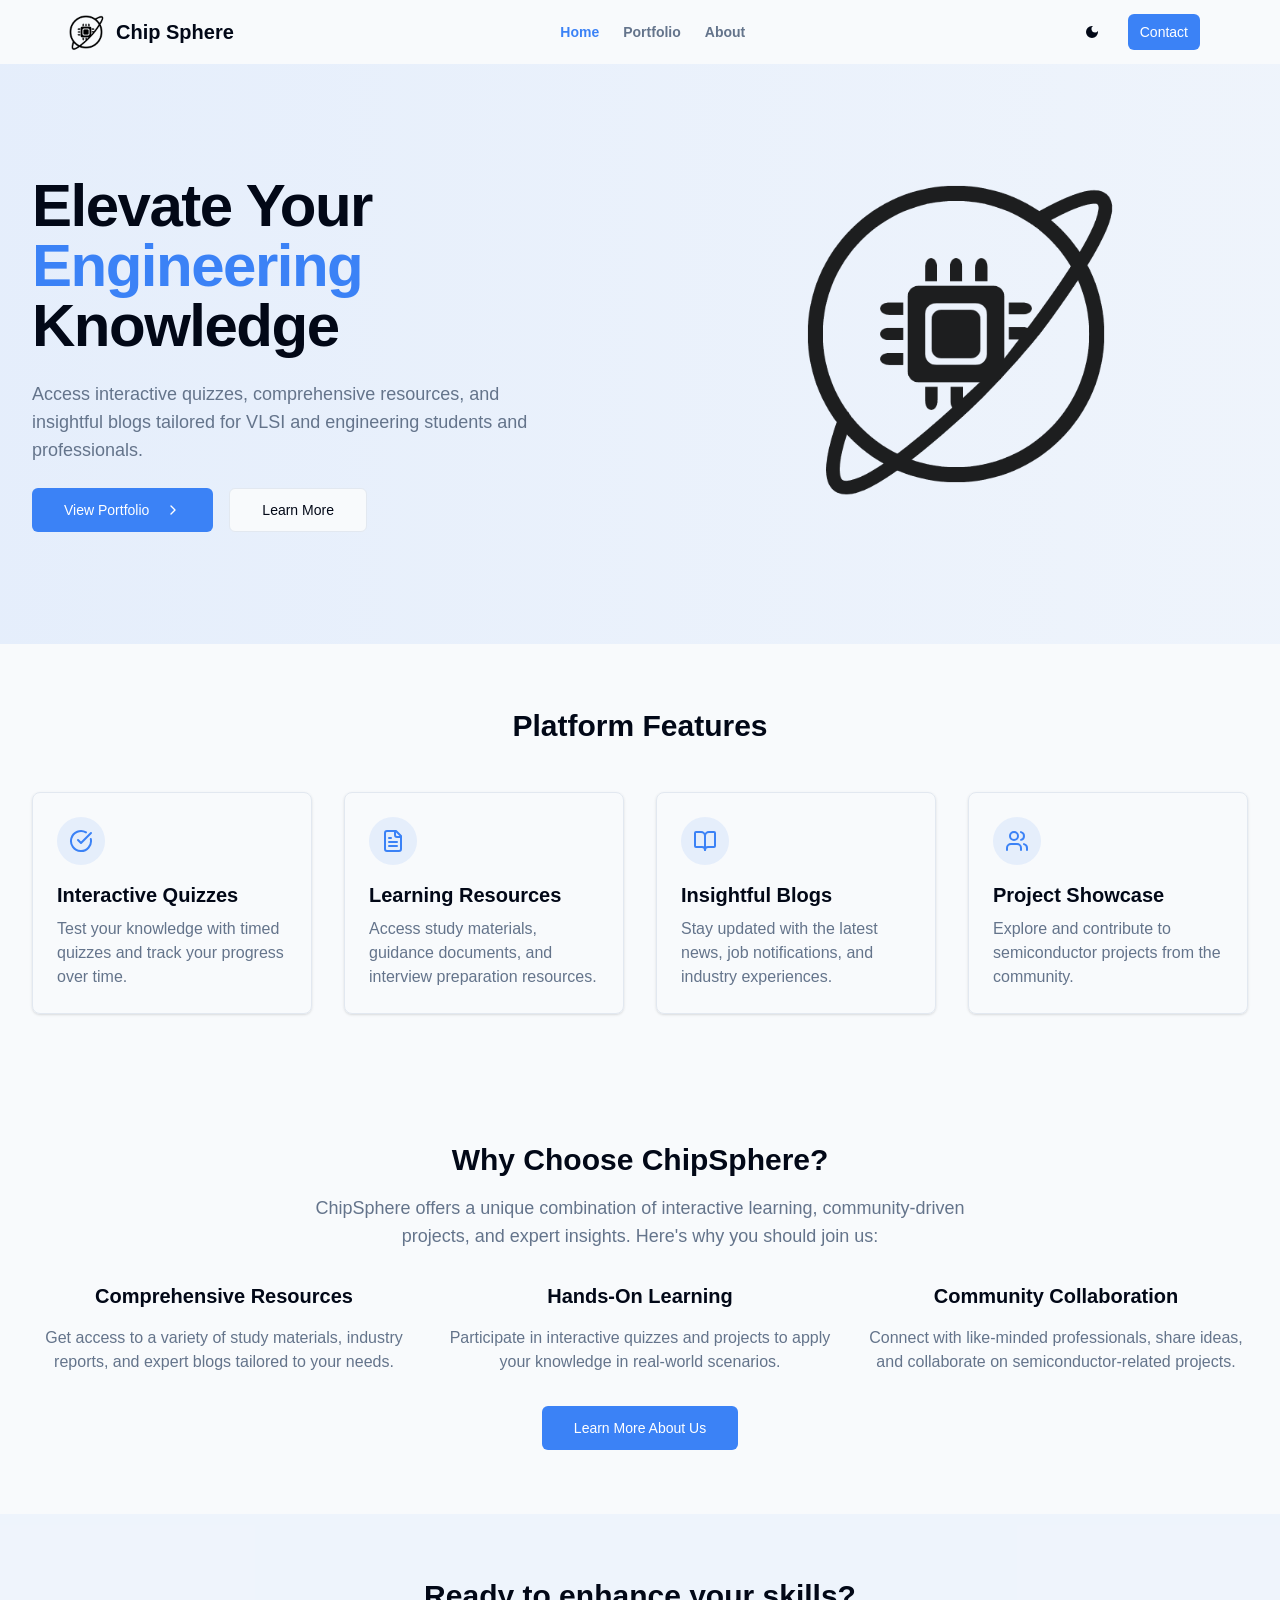
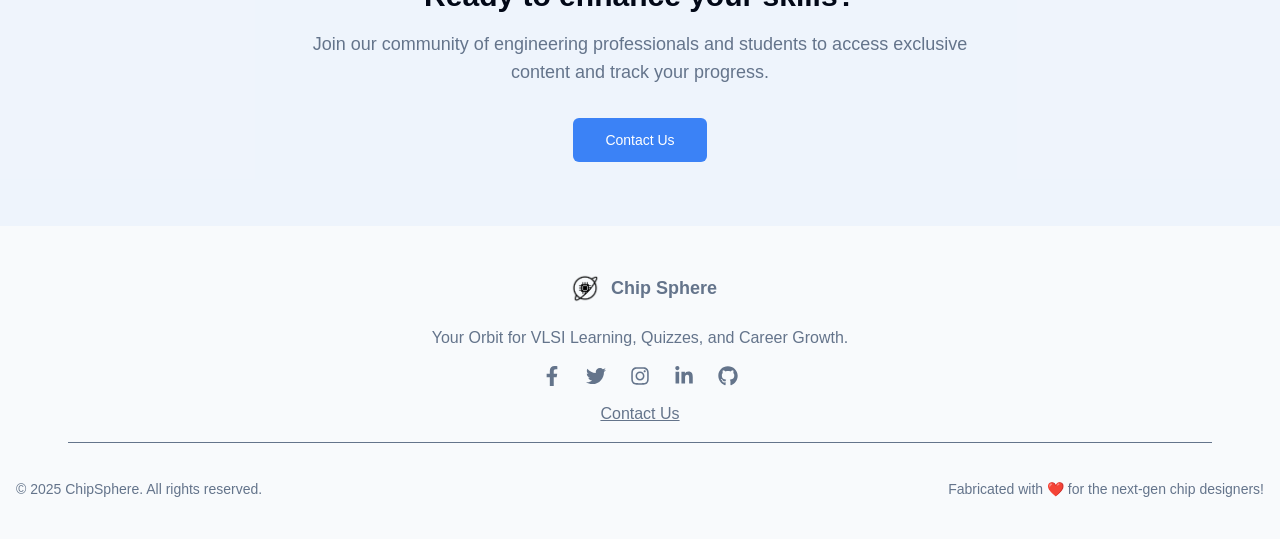
==== commit 3c8e9992: "Fix hydration flash on GitHub Pages: strip Next.js app router hydration scripts to enforce fast stat" ====
--- a/index.html
+++ b/index.html
@@ -1 +1 @@
-<!DOCTYPE html><html lang="en"><head><meta charSet="utf-8"/><meta name="viewport" content="width=device-width, initial-scale=1"/><link rel="preload" href="_next/static/media/569ce4b8f30dc480-s.p.woff2" as="font" crossorigin="" type="font/woff2"/><link rel="preload" href="_next/static/media/93f479601ee12b01-s.p.woff2" as="font" crossorigin="" type="font/woff2"/><link rel="preload" as="image" href="logo_dark.png"/><link rel="preload" as="image" href="logo_dark.png"/><link rel="preload" as="image" href="logo_dark.png"/><link rel="stylesheet" href="_next/static/css/aac1193f8ad89e7d.css" data-precedence="next"/><link rel="preload" as="script" fetchPriority="low" href="_next/static/chunks/webpack-6522cab6ee8df64d.js"/><script src="_next/static/chunks/4bd1b696-c7eeac9c5f87815f.js" async=""></script><script src="_next/static/chunks/684-3b5152e643d8ca2d.js" async=""></script><script src="_next/static/chunks/main-app-050f4b3a8066e528.js" async=""></script><script src="_next/static/chunks/795d4814-c126d9906856df5e.js" async=""></script><script src="_next/static/chunks/8e1d74a4-489569174773607f.js" async=""></script><script src="_next/static/chunks/227-6f10915cf872dfcd.js" async=""></script><script src="_next/static/chunks/721-e3e5ed030bad2931.js" async=""></script><script src="_next/static/chunks/766-fa20a4cee04cad96.js" async=""></script><script src="_next/static/chunks/874-090ebe48e422caae.js" async=""></script><script src="_next/static/chunks/201-4fabe3c691b10c25.js" async=""></script><script src="_next/static/chunks/52-c215911eff30fe76.js" async=""></script><script src="_next/static/chunks/335-e26a7e29aa693370.js" async=""></script><script src="_next/static/chunks/app/layout-c824f7c0734b1a03.js" async=""></script><script src="_next/static/chunks/app/page-f3cdbff5a331bb2d.js" async=""></script><meta name="next-size-adjust" content=""/><title>Chip Shpere</title><meta name="description" content="VLSI notebook"/><link rel="icon" href="favicon.ico" type="image/x-icon" sizes="500x500"/><script>document.querySelectorAll('body link[rel="icon"], body link[rel="apple-touch-icon"]').forEach(el => document.head.appendChild(el))</script><script src="_next/static/chunks/polyfills-42372ed130431b0a.js" noModule=""></script></head><body class="__variable_5cfdac __variable_9a8899 antialiased overflow-y-auto custom-scroll"><div class="jsx-169be7203678d541 fixed top-4 right-4 z-[9999]"><section aria-label="Notifications alt+T" tabindex="-1" aria-live="polite" aria-relevant="additions text" aria-atomic="false"></section></div> <header class="sticky top-0 z-50 w-full transition-all duration-200 bg-transparent"><div class="container mx-auto flex h-16 items-center justify-between px-2 lg:px-[4rem]"><div class="flex items-center"><a class="flex items-center space-x-2" href="index.html"><div class="h-9 w-9 md:h-11 md:w-11 flex items-center justify-center"><img alt="Logo" width="42" height="42" decoding="async" data-nimg="1" style="color:transparent" srcSet="logo_dark.png" src="logo_dark.png"/></div><span class="font-bold text-xl">Chip Sphere</span></a></div><nav class="hidden md:flex items-center space-x-6"><a class="text-[0.875rem] font-bold transition-colors hover:text-primary text-primary" href="index.html">Home</a><a class="text-[0.875rem] font-bold transition-colors hover:text-primary text-muted-foreground" href="portfolio.html">Portfolio</a><a class="text-[0.875rem] font-bold transition-colors hover:text-primary text-muted-foreground" href="about.html">About</a></nav><div class="flex items-center space-x-4"><button class="inline-flex items-center justify-center gap-2 whitespace-nowrap rounded-md text-sm font-medium ring-offset-background transition-colors focus-visible:outline-none focus-visible:ring-2 focus-visible:ring-ring focus-visible:ring-offset-2 disabled:pointer-events-none disabled:opacity-50 [&amp;_svg]:pointer-events-none [&amp;_svg]:size-4 [&amp;_svg]:shrink-0 hover:bg-accent hover:text-accent-foreground h-10 w-10 cursor-pointer" aria-label="Toggle Theme"><svg stroke="currentColor" fill="currentColor" stroke-width="0" viewBox="0 0 24 24" class="h-5 w-5" height="1em" width="1em" xmlns="http://www.w3.org/2000/svg"><path fill="none" d="M0 0h24v24H0z"></path><path d="M12 3a9 9 0 1 0 9 9c0-.46-.04-.92-.1-1.36a5.389 5.389 0 0 1-4.4 2.26 5.403 5.403 0 0 1-3.14-9.8c-.44-.06-.9-.1-1.36-.1z"></path></svg></button><div class="hidden sm:flex items-center space-x-2"><a class="inline-flex items-center justify-center gap-2 whitespace-nowrap text-sm font-medium ring-offset-background focus-visible:outline-none focus-visible:ring-2 focus-visible:ring-ring focus-visible:ring-offset-2 disabled:pointer-events-none disabled:opacity-50 [&amp;_svg]:pointer-events-none [&amp;_svg]:size-4 [&amp;_svg]:shrink-0 bg-primary text-white h-9 rounded-md px-3 hover:bg-primary/90 transition-colors" href="about.html#contact">Contact</a></div><button class="inline-flex items-center justify-center gap-2 whitespace-nowrap rounded-md text-sm font-medium ring-offset-background transition-colors focus-visible:outline-none focus-visible:ring-2 focus-visible:ring-ring focus-visible:ring-offset-2 disabled:pointer-events-none disabled:opacity-50 [&amp;_svg]:pointer-events-none [&amp;_svg]:size-4 [&amp;_svg]:shrink-0 hover:bg-accent hover:text-accent-foreground md:hidden h-8 w-8" aria-label="Open Menu" type="button" aria-haspopup="dialog" aria-expanded="false" aria-controls="radix-«R7nb»" data-state="closed"><svg xmlns="http://www.w3.org/2000/svg" width="24" height="24" viewBox="0 0 24 24" fill="none" stroke="currentColor" stroke-width="2" stroke-linecap="round" stroke-linejoin="round" class="lucide lucide-menu h-4 w-4" aria-hidden="true"><path d="M4 12h16"></path><path d="M4 18h16"></path><path d="M4 6h16"></path></svg></button></div></div></header><!--$--><div class="min-h-screen flex flex-col"><main class="flex-grow"><section class="flex items-center justify-center text-center sm:text-left h-[100vh] sm:h-full bg-gradient-to-r from-primary/10 to-primary/5 pb-40 sm:py-20 px-4 sm:px-6 lg:px-8" style="opacity:0"><div class="max-w-7xl mx-auto"><div class="grid grid-cols-1 md:grid-cols-2 gap-12 items-center"><div class="space-y-6" style="opacity:0;transform:translateY(20px)"><h1 class="text-5xl font-semibold lg:text-6xl lg:font-bold sm:tracking-tight">Elevate Your <span class="text-primary">Engineering</span> Knowledge</h1><p class="text-lg text-muted-foreground max-w-lg">Access interactive quizzes, comprehensive resources, and insightful blogs tailored for VLSI and engineering students and professionals.</p><div class="flex flex-wrap gap-4 justify-center sm:justify-normal" style="opacity:0"><div style="opacity:0;transform:translateY(20px)"><a class="inline-flex items-center justify-center gap-2 whitespace-nowrap text-sm font-medium ring-offset-background transition-colors focus-visible:outline-none focus-visible:ring-2 focus-visible:ring-ring focus-visible:ring-offset-2 disabled:pointer-events-none disabled:opacity-50 [&amp;_svg]:pointer-events-none [&amp;_svg]:size-4 [&amp;_svg]:shrink-0 bg-primary text-white hover:bg-primary/90 h-11 rounded-md px-8" href="portfolio.html">View Portfolio <svg xmlns="http://www.w3.org/2000/svg" width="24" height="24" viewBox="0 0 24 24" fill="none" stroke="currentColor" stroke-width="2" stroke-linecap="round" stroke-linejoin="round" class="lucide lucide-chevron-right ml-2 h-4 w-4" aria-hidden="true"><path d="m9 18 6-6-6-6"></path></svg></a></div><div style="opacity:0;transform:translateY(20px)"><a class="inline-flex items-center justify-center gap-2 whitespace-nowrap text-sm font-medium ring-offset-background transition-colors focus-visible:outline-none focus-visible:ring-2 focus-visible:ring-ring focus-visible:ring-offset-2 disabled:pointer-events-none disabled:opacity-50 [&amp;_svg]:pointer-events-none [&amp;_svg]:size-4 [&amp;_svg]:shrink-0 border border-input bg-background hover:bg-accent hover:text-accent-foreground h-11 rounded-md px-8" href="about.html">Learn More</a></div></div></div><div class="hidden items-center pb-10 justify-center sm:flex opacity-88" style="opacity:0;transform:scale(0.9)"><img alt="Logo" width="380" height="380" decoding="async" data-nimg="1" style="color:transparent" srcSet="logo_dark.png" src="logo_dark.png"/></div></div></div></section><section class="py-16 px-4 sm:px-6 lg:px-8 bg-background"><div class="max-w-7xl mx-auto"><h2 class="text-3xl font-bold text-center mb-12" style="opacity:0;transform:translateY(20px)">Platform Features</h2><div class="grid grid-cols-1 md:grid-cols-2 lg:grid-cols-4 gap-8"><div class="bg-card rounded-lg p-6 shadow-sm border border-border hover:shadow-md transition-shadow" style="opacity:0;transform:translateY(20px)"><div class="h-12 w-12 bg-primary/10 rounded-full flex items-center justify-center mb-4"><svg xmlns="http://www.w3.org/2000/svg" width="24" height="24" viewBox="0 0 24 24" fill="none" stroke="currentColor" stroke-width="2" stroke-linecap="round" stroke-linejoin="round" class="lucide lucide-circle-check-big h-6 w-6 text-primary" aria-hidden="true"><path d="M21.801 10A10 10 0 1 1 17 3.335"></path><path d="m9 11 3 3L22 4"></path></svg></div><h3 class="text-xl font-semibold mb-2">Interactive Quizzes</h3><p class="text-muted-foreground">Test your knowledge with timed quizzes and track your progress over time.</p></div><div class="bg-card rounded-lg p-6 shadow-sm border border-border hover:shadow-md transition-shadow" style="opacity:0;transform:translateY(20px)"><div class="h-12 w-12 bg-primary/10 rounded-full flex items-center justify-center mb-4"><svg xmlns="http://www.w3.org/2000/svg" width="24" height="24" viewBox="0 0 24 24" fill="none" stroke="currentColor" stroke-width="2" stroke-linecap="round" stroke-linejoin="round" class="lucide lucide-file-text h-6 w-6 text-primary" aria-hidden="true"><path d="M15 2H6a2 2 0 0 0-2 2v16a2 2 0 0 0 2 2h12a2 2 0 0 0 2-2V7Z"></path><path d="M14 2v4a2 2 0 0 0 2 2h4"></path><path d="M10 9H8"></path><path d="M16 13H8"></path><path d="M16 17H8"></path></svg></div><h3 class="text-xl font-semibold mb-2">Learning Resources</h3><p class="text-muted-foreground">Access study materials, guidance documents, and interview preparation resources.</p></div><div class="bg-card rounded-lg p-6 shadow-sm border border-border hover:shadow-md transition-shadow" style="opacity:0;transform:translateY(20px)"><div class="h-12 w-12 bg-primary/10 rounded-full flex items-center justify-center mb-4"><svg xmlns="http://www.w3.org/2000/svg" width="24" height="24" viewBox="0 0 24 24" fill="none" stroke="currentColor" stroke-width="2" stroke-linecap="round" stroke-linejoin="round" class="lucide lucide-book-open h-6 w-6 text-primary" aria-hidden="true"><path d="M12 7v14"></path><path d="M3 18a1 1 0 0 1-1-1V4a1 1 0 0 1 1-1h5a4 4 0 0 1 4 4 4 4 0 0 1 4-4h5a1 1 0 0 1 1 1v13a1 1 0 0 1-1 1h-6a3 3 0 0 0-3 3 3 3 0 0 0-3-3z"></path></svg></div><h3 class="text-xl font-semibold mb-2">Insightful Blogs</h3><p class="text-muted-foreground">Stay updated with the latest news, job notifications, and industry experiences.</p></div><div class="bg-card rounded-lg p-6 shadow-sm border border-border hover:shadow-md transition-shadow" style="opacity:0;transform:translateY(20px)"><div class="h-12 w-12 bg-primary/10 rounded-full flex items-center justify-center mb-4"><svg xmlns="http://www.w3.org/2000/svg" width="24" height="24" viewBox="0 0 24 24" fill="none" stroke="currentColor" stroke-width="2" stroke-linecap="round" stroke-linejoin="round" class="lucide lucide-users h-6 w-6 text-primary" aria-hidden="true"><path d="M16 21v-2a4 4 0 0 0-4-4H6a4 4 0 0 0-4 4v2"></path><path d="M16 3.128a4 4 0 0 1 0 7.744"></path><path d="M22 21v-2a4 4 0 0 0-3-3.87"></path><circle cx="9" cy="7" r="4"></circle></svg></div><h3 class="text-xl font-semibold mb-2">Project Showcase</h3><p class="text-muted-foreground">Explore and contribute to semiconductor projects from the community.</p></div></div></div></section><section class="py-16 px-4 sm:px-6 lg:px-8"><div class="max-w-7xl mx-auto text-center"><h2 class="text-3xl font-bold mb-4" style="opacity:0;transform:translateY(20px)">Why Choose ChipSphere?</h2><p class="text-lg text-muted-foreground max-w-2xl mx-auto mb-8" style="opacity:0">ChipSphere offers a unique combination of interactive learning, community-driven projects, and expert insights. Here&#x27;s why you should join us:</p><div class="grid grid-cols-1 md:grid-cols-2 lg:grid-cols-3 gap-8"><div class="space-y-4" style="opacity:0;transform:translateY(20px)"><h3 class="text-xl font-semibold">Comprehensive Resources</h3><p class="text-muted-foreground">Get access to a variety of study materials, industry reports, and expert blogs tailored to your needs.</p></div><div class="space-y-4" style="opacity:0;transform:translateY(20px)"><h3 class="text-xl font-semibold">Hands-On Learning</h3><p class="text-muted-foreground">Participate in interactive quizzes and projects to apply your knowledge in real-world scenarios.</p></div><div class="space-y-4" style="opacity:0;transform:translateY(20px)"><h3 class="text-xl font-semibold">Community Collaboration</h3><p class="text-muted-foreground">Connect with like-minded professionals, share ideas, and collaborate on semiconductor-related projects.</p></div></div><div class="mt-8" style="opacity:0"><div tabindex="0"><a class="inline-flex items-center justify-center gap-2 whitespace-nowrap text-sm font-medium ring-offset-background transition-colors focus-visible:outline-none focus-visible:ring-2 focus-visible:ring-ring focus-visible:ring-offset-2 disabled:pointer-events-none disabled:opacity-50 [&amp;_svg]:pointer-events-none [&amp;_svg]:size-4 [&amp;_svg]:shrink-0 bg-primary text-white hover:bg-primary/90 h-11 rounded-md px-8" href="about.html">Learn More About Us</a></div></div></div></section><section class="py-16 px-4 sm:px-6 lg:px-8 bg-primary/5"><div class="max-w-7xl mx-auto text-center" style="opacity:0"><h2 class="text-3xl font-bold mb-4">Ready to enhance your skills?</h2><p class="text-lg text-muted-foreground max-w-2xl mx-auto mb-8">Join our community of engineering professionals and students to access exclusive content and track your progress.</p><div tabindex="0"><a class="inline-flex items-center justify-center gap-2 whitespace-nowrap text-sm font-medium ring-offset-background transition-colors focus-visible:outline-none focus-visible:ring-2 focus-visible:ring-ring focus-visible:ring-offset-2 disabled:pointer-events-none disabled:opacity-50 [&amp;_svg]:pointer-events-none [&amp;_svg]:size-4 [&amp;_svg]:shrink-0 bg-primary text-white hover:bg-primary/90 h-11 rounded-md px-8" href="about.html#contact">Contact Us</a></div></div></section></main></div><!--$--><!--/$--><!--$--><!--/$--><!--/$--><footer class="bg-secondaryBackground text-center text-muted-foreground py-10 px-4"><div class="max-w-screen-xl mx-auto space-y-4"><a class="flex items-center justify-center space-x-1" href="index.html"><div class="h-9 w-9 md:h-11 md:w-11  flex items-center justify-center"><img alt="Logo" width="30" height="30" decoding="async" data-nimg="1" style="color:transparent" srcSet="logo_dark.png" src="logo_dark.png"/></div><span class="font-semibold text-lg ">Chip Sphere</span></a><p>Your Orbit for VLSI Learning, Quizzes, and Career Growth.</p><div class="flex justify-center space-x-6 text-xl"><a href="https://www.linkedin.com/company/chipsphere"><svg stroke="currentColor" fill="currentColor" stroke-width="0" viewBox="0 0 320 512" height="1em" width="1em" xmlns="http://www.w3.org/2000/svg"><path d="M279.14 288l14.22-92.66h-88.91v-60.13c0-25.35 12.42-50.06 52.24-50.06h40.42V6.26S260.43 0 225.36 0c-73.22 0-121.08 44.38-121.08 124.72v70.62H22.89V288h81.39v224h100.17V288z"></path></svg></a><a href="index.html#"><svg stroke="currentColor" fill="currentColor" stroke-width="0" viewBox="0 0 512 512" height="1em" width="1em" xmlns="http://www.w3.org/2000/svg"><path d="M459.37 151.716c.325 4.548.325 9.097.325 13.645 0 138.72-105.583 298.558-298.558 298.558-59.452 0-114.68-17.219-161.137-47.106 8.447.974 16.568 1.299 25.34 1.299 49.055 0 94.213-16.568 130.274-44.832-46.132-.975-84.792-31.188-98.112-72.772 6.498.974 12.995 1.624 19.818 1.624 9.421 0 18.843-1.3 27.614-3.573-48.081-9.747-84.143-51.98-84.143-102.985v-1.299c13.969 7.797 30.214 12.67 47.431 13.319-28.264-18.843-46.781-51.005-46.781-87.391 0-19.492 5.197-37.36 14.294-52.954 51.655 63.675 129.3 105.258 216.365 109.807-1.624-7.797-2.599-15.918-2.599-24.04 0-57.828 46.782-104.934 104.934-104.934 30.213 0 57.502 12.67 76.67 33.137 23.715-4.548 46.456-13.32 66.599-25.34-7.798 24.366-24.366 44.833-46.132 57.827 21.117-2.273 41.584-8.122 60.426-16.243-14.292 20.791-32.161 39.308-52.628 54.253z"></path></svg></a><a href="index.html#"><svg stroke="currentColor" fill="currentColor" stroke-width="0" viewBox="0 0 448 512" height="1em" width="1em" xmlns="http://www.w3.org/2000/svg"><path d="M224.1 141c-63.6 0-114.9 51.3-114.9 114.9s51.3 114.9 114.9 114.9S339 319.5 339 255.9 287.7 141 224.1 141zm0 189.6c-41.1 0-74.7-33.5-74.7-74.7s33.5-74.7 74.7-74.7 74.7 33.5 74.7 74.7-33.6 74.7-74.7 74.7zm146.4-194.3c0 14.9-12 26.8-26.8 26.8-14.9 0-26.8-12-26.8-26.8s12-26.8 26.8-26.8 26.8 12 26.8 26.8zm76.1 27.2c-1.7-35.9-9.9-67.7-36.2-93.9-26.2-26.2-58-34.4-93.9-36.2-37-2.1-147.9-2.1-184.9 0-35.8 1.7-67.6 9.9-93.9 36.1s-34.4 58-36.2 93.9c-2.1 37-2.1 147.9 0 184.9 1.7 35.9 9.9 67.7 36.2 93.9s58 34.4 93.9 36.2c37 2.1 147.9 2.1 184.9 0 35.9-1.7 67.7-9.9 93.9-36.2 26.2-26.2 34.4-58 36.2-93.9 2.1-37 2.1-147.8 0-184.8zM398.8 388c-7.8 19.6-22.9 34.7-42.6 42.6-29.5 11.7-99.5 9-132.1 9s-102.7 2.6-132.1-9c-19.6-7.8-34.7-22.9-42.6-42.6-11.7-29.5-9-99.5-9-132.1s-2.6-102.7 9-132.1c7.8-19.6 22.9-34.7 42.6-42.6 29.5-11.7 99.5-9 132.1-9s102.7-2.6 132.1 9c19.6 7.8 34.7 22.9 42.6 42.6 11.7 29.5 9 99.5 9 132.1s2.7 102.7-9 132.1z"></path></svg></a><a href="index.html#"><svg stroke="currentColor" fill="currentColor" stroke-width="0" viewBox="0 0 448 512" height="1em" width="1em" xmlns="http://www.w3.org/2000/svg"><path d="M100.28 448H7.4V148.9h92.88zM53.79 108.1C24.09 108.1 0 83.5 0 53.8a53.79 53.79 0 0 1 107.58 0c0 29.7-24.1 54.3-53.79 54.3zM447.9 448h-92.68V302.4c0-34.7-.7-79.2-48.29-79.2-48.29 0-55.69 37.7-55.69 76.7V448h-92.78V148.9h89.08v40.8h1.3c12.4-23.5 42.69-48.3 87.88-48.3 94 0 111.28 61.9 111.28 142.3V448z"></path></svg></a><a href="index.html#"><svg stroke="currentColor" fill="currentColor" stroke-width="0" viewBox="0 0 496 512" height="1em" width="1em" xmlns="http://www.w3.org/2000/svg"><path d="M165.9 397.4c0 2-2.3 3.6-5.2 3.6-3.3.3-5.6-1.3-5.6-3.6 0-2 2.3-3.6 5.2-3.6 3-.3 5.6 1.3 5.6 3.6zm-31.1-4.5c-.7 2 1.3 4.3 4.3 4.9 2.6 1 5.6 0 6.2-2s-1.3-4.3-4.3-5.2c-2.6-.7-5.5.3-6.2 2.3zm44.2-1.7c-2.9.7-4.9 2.6-4.6 4.9.3 2 2.9 3.3 5.9 2.6 2.9-.7 4.9-2.6 4.6-4.6-.3-1.9-3-3.2-5.9-2.9zM244.8 8C106.1 8 0 113.3 0 252c0 110.9 69.8 205.8 169.5 239.2 12.8 2.3 17.3-5.6 17.3-12.1 0-6.2-.3-40.4-.3-61.4 0 0-70 15-84.7-29.8 0 0-11.4-29.1-27.8-36.6 0 0-22.9-15.7 1.6-15.4 0 0 24.9 2 38.6 25.8 21.9 38.6 58.6 27.5 72.9 20.9 2.3-16 8.8-27.1 16-33.7-55.9-6.2-112.3-14.3-112.3-110.5 0-27.5 7.6-41.3 23.6-58.9-2.6-6.5-11.1-33.3 2.6-67.9 20.9-6.5 69 27 69 27 20-5.6 41.5-8.5 62.8-8.5s42.8 2.9 62.8 8.5c0 0 48.1-33.6 69-27 13.7 34.7 5.2 61.4 2.6 67.9 16 17.7 25.8 31.5 25.8 58.9 0 96.5-58.9 104.2-114.8 110.5 9.2 7.9 17 22.9 17 46.4 0 33.7-.3 75.4-.3 83.6 0 6.5 4.6 14.4 17.3 12.1C428.2 457.8 496 362.9 496 252 496 113.3 383.5 8 244.8 8zM97.2 352.9c-1.3 1-1 3.3.7 5.2 1.6 1.6 3.9 2.3 5.2 1 1.3-1 1-3.3-.7-5.2-1.6-1.6-3.9-2.3-5.2-1zm-10.8-8.1c-.7 1.3.3 2.9 2.3 3.9 1.6 1 3.6.7 4.3-.7.7-1.3-.3-2.9-2.3-3.9-2-.6-3.6-.3-4.3.7zm32.4 35.6c-1.6 1.3-1 4.3 1.3 6.2 2.3 2.3 5.2 2.6 6.5 1 1.3-1.3.7-4.3-1.3-6.2-2.2-2.3-5.2-2.6-6.5-1zm-11.4-14.7c-1.6 1-1.6 3.6 0 5.9 1.6 2.3 4.3 3.3 5.6 2.3 1.6-1.3 1.6-3.9 0-6.2-1.4-2.3-4-3.3-5.6-2z"></path></svg></a></div><a href="about.html#contact"><p class="underline cursor-pointer">Contact Us</p></a><hr class="my-4 border-muted-foreground w-11/12 mx-auto"/><div class="flex flex-col sm:flex-row justify-between items-center text-sm pt-5 "><p>© 2025 ChipSphere. All rights reserved.</p><p class="mt-2 sm:mt-0">Fabricated with <span>❤️</span> for the next-gen chip designers!</p></div></div></footer><script src="_next/static/chunks/webpack-6522cab6ee8df64d.js" async=""></script><script>(self.__next_f=self.__next_f||[]).push([0])</script><script>self.__next_f.push([1,"1:\"$Sreact.fragment\"\n2:I[4463,[\"479\",\"static/chunks/795d4814-c126d9906856df5e.js\",\"711\",\"static/chunks/8e1d74a4-489569174773607f.js\",\"227\",\"static/chunks/227-6f10915cf872dfcd.js\",\"721\",\"static/chunks/721-e3e5ed030bad2931.js\",\"766\",\"static/chunks/766-fa20a4cee04cad96.js\",\"874\",\"static/chunks/874-090ebe48e422caae.js\",\"201\",\"static/chunks/201-4fabe3c691b10c25.js\",\"52\",\"static/chunks/52-c215911eff30fe76.js\",\"335\",\"static/chunks/335-e26a7e29aa693370.js\",\"177\",\"static/chunks/app/layout-c824f7c0734b1a03.js\"],\"default\"]\n3:I[7555,[],\"\"]\n4:I[1295,[],\"\"]\n5:I[894,[],\"ClientPageRoot\"]\n6:I[6628,[\"227\",\"static/chunks/227-6f10915cf872dfcd.js\",\"766\",\"static/chunks/766-fa20a4cee04cad96.js\",\"874\",\"static/chunks/874-090ebe48e422caae.js\",\"201\",\"static/chunks/201-4fabe3c691b10c25.js\",\"974\",\"static/chunks/app/page-f3cdbff5a331bb2d.js\"],\"default\"]\n9:I[9665,[],\"MetadataBoundary\"]\nb:I[9665,[],\"OutletBoundary\"]\ne:I[4911,[],\"AsyncMetadataOutlet\"]\n10:I[9665,[],\"ViewportBoundary\"]\n12:I[6614,[],\"\"]\n:HL[\"/_next/static/media/569ce4b8f30dc480-s.p.woff2\",\"font\",{\"crossOrigin\":\"\",\"type\":\"font/woff2\"}]\n:HL[\"/_next/static/media/93f479601ee12b01-s.p.woff2\",\"font\",{\"crossOrigin\":\"\",\"type\":\"font/woff2\"}]\n:HL[\"/_next/static/css/aac1193f8ad89e7d.css\",\"style\"]\n"])</script><script>self.__next_f.push([1,"0:{\"P\":null,\"b\":\"A3EIVVnWwf5ebR1KjICjf\",\"p\":\"\",\"c\":[\"\",\"\"],\"i\":false,\"f\":[[[\"\",{\"children\":[\"__PAGE__\",{}]},\"$undefined\",\"$undefined\",true],[\"\",[\"$\",\"$1\",\"c\",{\"children\":[[[\"$\",\"link\",\"0\",{\"rel\":\"stylesheet\",\"href\":\"/_next/static/css/aac1193f8ad89e7d.css\",\"precedence\":\"next\",\"crossOrigin\":\"$undefined\",\"nonce\":\"$undefined\"}]],[\"$\",\"html\",null,{\"lang\":\"en\",\"suppressHydrationWarning\":true,\"children\":[\"$\",\"body\",null,{\"className\":\"__variable_5cfdac __variable_9a8899 antialiased overflow-y-auto custom-scroll\",\"children\":[\"$\",\"$L2\",null,{\"children\":[\"$\",\"$L3\",null,{\"parallelRouterKey\":\"children\",\"error\":\"$undefined\",\"errorStyles\":\"$undefined\",\"errorScripts\":\"$undefined\",\"template\":[\"$\",\"$L4\",null,{}],\"templateStyles\":\"$undefined\",\"templateScripts\":\"$undefined\",\"notFound\":[[[\"$\",\"title\",null,{\"children\":\"404: This page could not be found.\"}],[\"$\",\"div\",null,{\"style\":{\"fontFamily\":\"system-ui,\\\"Segoe UI\\\",Roboto,Helvetica,Arial,sans-serif,\\\"Apple Color Emoji\\\",\\\"Segoe UI Emoji\\\"\",\"height\":\"100vh\",\"textAlign\":\"center\",\"display\":\"flex\",\"flexDirection\":\"column\",\"alignItems\":\"center\",\"justifyContent\":\"center\"},\"children\":[\"$\",\"div\",null,{\"children\":[[\"$\",\"style\",null,{\"dangerouslySetInnerHTML\":{\"__html\":\"body{color:#000;background:#fff;margin:0}.next-error-h1{border-right:1px solid rgba(0,0,0,.3)}@media (prefers-color-scheme:dark){body{color:#fff;background:#000}.next-error-h1{border-right:1px solid rgba(255,255,255,.3)}}\"}}],[\"$\",\"h1\",null,{\"className\":\"next-error-h1\",\"style\":{\"display\":\"inline-block\",\"margin\":\"0 20px 0 0\",\"padding\":\"0 23px 0 0\",\"fontSize\":24,\"fontWeight\":500,\"verticalAlign\":\"top\",\"lineHeight\":\"49px\"},\"children\":404}],[\"$\",\"div\",null,{\"style\":{\"display\":\"inline-block\"},\"children\":[\"$\",\"h2\",null,{\"style\":{\"fontSize\":14,\"fontWeight\":400,\"lineHeight\":\"49px\",\"margin\":0},\"children\":\"This page could not be found.\"}]}]]}]}]],[]],\"forbidden\":\"$undefined\",\"unauthorized\":\"$undefined\"}]}]}]}]]}],{\"children\":[\"__PAGE__\",[\"$\",\"$1\",\"c\",{\"children\":[[\"$\",\"$L5\",null,{\"Component\":\"$6\",\"searchParams\":{},\"params\":{},\"promises\":[\"$@7\",\"$@8\"]}],[\"$\",\"$L9\",null,{\"children\":\"$La\"}],null,[\"$\",\"$Lb\",null,{\"children\":[\"$Lc\",\"$Ld\",[\"$\",\"$Le\",null,{\"promise\":\"$@f\"}]]}]]}],{},null,false]},[[\"$\",\"div\",\"l\",{\"className\":\"flex items-center justify-center h-screen \",\"children\":[\"$\",\"div\",null,{\"className\":\"w-12 h-12 border-4 border-blue-500 border-t-transparent rounded-full animate-spin\"}]}],[],[]],false],[\"$\",\"$1\",\"h\",{\"children\":[null,[\"$\",\"$1\",\"n5dHIxrsrocdmkqk6JoxG\",{\"children\":[[\"$\",\"$L10\",null,{\"children\":\"$L11\"}],[\"$\",\"meta\",null,{\"name\":\"next-size-adjust\",\"content\":\"\"}]]}],null]}],false]],\"m\":\"$undefined\",\"G\":[\"$12\",\"$undefined\"],\"s\":false,\"S\":true}\n"])</script><script>self.__next_f.push([1,"13:\"$Sreact.suspense\"\n14:I[4911,[],\"AsyncMetadata\"]\n7:{}\n8:{}\na:[\"$\",\"$13\",null,{\"fallback\":null,\"children\":[\"$\",\"$L14\",null,{\"promise\":\"$@15\"}]}]\n"])</script><script>self.__next_f.push([1,"d:null\n"])</script><script>self.__next_f.push([1,"11:[[\"$\",\"meta\",\"0\",{\"charSet\":\"utf-8\"}],[\"$\",\"meta\",\"1\",{\"name\":\"viewport\",\"content\":\"width=device-width, initial-scale=1\"}]]\nc:null\n"])</script><script>self.__next_f.push([1,"15:{\"metadata\":[[\"$\",\"title\",\"0\",{\"children\":\"Chip Shpere\"}],[\"$\",\"meta\",\"1\",{\"name\":\"description\",\"content\":\"VLSI notebook\"}],[\"$\",\"link\",\"2\",{\"rel\":\"icon\",\"href\":\"/favicon.ico\",\"type\":\"image/x-icon\",\"sizes\":\"500x500\"}]],\"error\":null,\"digest\":\"$undefined\"}\nf:{\"metadata\":\"$15:metadata\",\"error\":null,\"digest\":\"$undefined\"}\n"])</script></body></html>+<!DOCTYPE html><html lang="en"><head><meta charSet="utf-8"/><meta name="viewport" content="width=device-width, initial-scale=1"/><link rel="preload" href="_next/static/media/569ce4b8f30dc480-s.p.woff2" as="font" crossorigin="" type="font/woff2"/><link rel="preload" href="_next/static/media/93f479601ee12b01-s.p.woff2" as="font" crossorigin="" type="font/woff2"/><link rel="preload" as="image" href="logo_dark.png"/><link rel="preload" as="image" href="logo_dark.png"/><link rel="preload" as="image" href="logo_dark.png"/><link rel="stylesheet" href="_next/static/css/aac1193f8ad89e7d.css" data-precedence="next"/><link rel="preload" as="script" fetchPriority="low" href="_next/static/chunks/webpack-6522cab6ee8df64d.js"/><meta name="next-size-adjust" content=""/><title>Chip Shpere</title><meta name="description" content="VLSI notebook"/><link rel="icon" href="favicon.ico" type="image/x-icon" sizes="500x500"/><script>document.querySelectorAll('body link[rel="icon"], body link[rel="apple-touch-icon"]').forEach(el => document.head.appendChild(el))</script></head><body class="__variable_5cfdac __variable_9a8899 antialiased overflow-y-auto custom-scroll"><div class="jsx-169be7203678d541 fixed top-4 right-4 z-[9999]"><section aria-label="Notifications alt+T" tabindex="-1" aria-live="polite" aria-relevant="additions text" aria-atomic="false"></section></div> <header class="sticky top-0 z-50 w-full transition-all duration-200 bg-transparent"><div class="container mx-auto flex h-16 items-center justify-between px-2 lg:px-[4rem]"><div class="flex items-center"><a class="flex items-center space-x-2" href="index.html"><div class="h-9 w-9 md:h-11 md:w-11 flex items-center justify-center"><img alt="Logo" width="42" height="42" decoding="async" data-nimg="1" style="color:transparent" id="site-logo" src="logo_dark.png"/></div><span class="font-bold text-xl">Chip Sphere</span></a></div><nav class="hidden md:flex items-center space-x-6"><a class="text-[0.875rem] font-bold transition-colors hover:text-primary text-primary" href="index.html">Home</a><a class="text-[0.875rem] font-bold transition-colors hover:text-primary text-muted-foreground" href="portfolio.html">Portfolio</a><a class="text-[0.875rem] font-bold transition-colors hover:text-primary text-muted-foreground" href="about.html">About</a></nav><div class="flex items-center space-x-4"><button class="inline-flex items-center justify-center gap-2 whitespace-nowrap rounded-md text-sm font-medium ring-offset-background transition-colors focus-visible:outline-none focus-visible:ring-2 focus-visible:ring-ring focus-visible:ring-offset-2 disabled:pointer-events-none disabled:opacity-50 [&amp;_svg]:pointer-events-none [&amp;_svg]:size-4 [&amp;_svg]:shrink-0 hover:bg-accent hover:text-accent-foreground h-10 w-10 cursor-pointer" aria-label="Toggle Theme" id="theme-toggle-btn"><svg stroke="currentColor" fill="currentColor" stroke-width="0" viewBox="0 0 24 24" class="h-5 w-5" height="1em" width="1em" xmlns="http://www.w3.org/2000/svg"><path fill="none" d="M0 0h24v24H0z"></path><path d="M12 3a9 9 0 1 0 9 9c0-.46-.04-.92-.1-1.36a5.389 5.389 0 0 1-4.4 2.26 5.403 5.403 0 0 1-3.14-9.8c-.44-.06-.9-.1-1.36-.1z"></path></svg></button><div class="hidden sm:flex items-center space-x-2"><a class="inline-flex items-center justify-center gap-2 whitespace-nowrap text-sm font-medium ring-offset-background focus-visible:outline-none focus-visible:ring-2 focus-visible:ring-ring focus-visible:ring-offset-2 disabled:pointer-events-none disabled:opacity-50 [&amp;_svg]:pointer-events-none [&amp;_svg]:size-4 [&amp;_svg]:shrink-0 bg-primary text-white h-9 rounded-md px-3 hover:bg-primary/90 transition-colors" href="about.html#contact">Contact</a></div><button class="inline-flex items-center justify-center gap-2 whitespace-nowrap rounded-md text-sm font-medium ring-offset-background transition-colors focus-visible:outline-none focus-visible:ring-2 focus-visible:ring-ring focus-visible:ring-offset-2 disabled:pointer-events-none disabled:opacity-50 [&amp;_svg]:pointer-events-none [&amp;_svg]:size-4 [&amp;_svg]:shrink-0 hover:bg-accent hover:text-accent-foreground md:hidden h-8 w-8" aria-label="Open Menu" type="button" aria-haspopup="dialog" aria-expanded="false" aria-controls="radix-«R7nb»" data-state="closed"><svg xmlns="http://www.w3.org/2000/svg" width="24" height="24" viewBox="0 0 24 24" fill="none" stroke="currentColor" stroke-width="2" stroke-linecap="round" stroke-linejoin="round" class="lucide lucide-menu h-4 w-4" aria-hidden="true"><path d="M4 12h16"></path><path d="M4 18h16"></path><path d="M4 6h16"></path></svg></button></div></div></header><!--$--><div class="min-h-screen flex flex-col"><main class="flex-grow"><section class="flex items-center justify-center text-center sm:text-left h-[100vh] sm:h-full bg-gradient-to-r from-primary/10 to-primary/5 pb-40 sm:py-20 px-4 sm:px-6 lg:px-8" ><div class="max-w-7xl mx-auto"><div class="grid grid-cols-1 md:grid-cols-2 gap-12 items-center"><div class="space-y-6" ><h1 class="text-5xl font-semibold lg:text-6xl lg:font-bold sm:tracking-tight">Elevate Your <span class="text-primary">Engineering</span> Knowledge</h1><p class="text-lg text-muted-foreground max-w-lg">Access interactive quizzes, comprehensive resources, and insightful blogs tailored for VLSI and engineering students and professionals.</p><div class="flex flex-wrap gap-4 justify-center sm:justify-normal" ><div ><a class="inline-flex items-center justify-center gap-2 whitespace-nowrap text-sm font-medium ring-offset-background transition-colors focus-visible:outline-none focus-visible:ring-2 focus-visible:ring-ring focus-visible:ring-offset-2 disabled:pointer-events-none disabled:opacity-50 [&amp;_svg]:pointer-events-none [&amp;_svg]:size-4 [&amp;_svg]:shrink-0 bg-primary text-white hover:bg-primary/90 h-11 rounded-md px-8" href="portfolio.html">View Portfolio <svg xmlns="http://www.w3.org/2000/svg" width="24" height="24" viewBox="0 0 24 24" fill="none" stroke="currentColor" stroke-width="2" stroke-linecap="round" stroke-linejoin="round" class="lucide lucide-chevron-right ml-2 h-4 w-4" aria-hidden="true"><path d="m9 18 6-6-6-6"></path></svg></a></div><div ><a class="inline-flex items-center justify-center gap-2 whitespace-nowrap text-sm font-medium ring-offset-background transition-colors focus-visible:outline-none focus-visible:ring-2 focus-visible:ring-ring focus-visible:ring-offset-2 disabled:pointer-events-none disabled:opacity-50 [&amp;_svg]:pointer-events-none [&amp;_svg]:size-4 [&amp;_svg]:shrink-0 border border-input bg-background hover:bg-accent hover:text-accent-foreground h-11 rounded-md px-8" href="about.html">Learn More</a></div></div></div><div class="hidden items-center pb-10 justify-center sm:flex opacity-88" ><img alt="Logo" width="380" height="380" decoding="async" data-nimg="1" style="color:transparent" id="site-logo" src="logo_dark.png"/></div></div></div></section><section class="py-16 px-4 sm:px-6 lg:px-8 bg-background"><div class="max-w-7xl mx-auto"><h2 class="text-3xl font-bold text-center mb-12" >Platform Features</h2><div class="grid grid-cols-1 md:grid-cols-2 lg:grid-cols-4 gap-8"><div class="bg-card rounded-lg p-6 shadow-sm border border-border hover:shadow-md transition-shadow" ><div class="h-12 w-12 bg-primary/10 rounded-full flex items-center justify-center mb-4"><svg xmlns="http://www.w3.org/2000/svg" width="24" height="24" viewBox="0 0 24 24" fill="none" stroke="currentColor" stroke-width="2" stroke-linecap="round" stroke-linejoin="round" class="lucide lucide-circle-check-big h-6 w-6 text-primary" aria-hidden="true"><path d="M21.801 10A10 10 0 1 1 17 3.335"></path><path d="m9 11 3 3L22 4"></path></svg></div><h3 class="text-xl font-semibold mb-2">Interactive Quizzes</h3><p class="text-muted-foreground">Test your knowledge with timed quizzes and track your progress over time.</p></div><div class="bg-card rounded-lg p-6 shadow-sm border border-border hover:shadow-md transition-shadow" ><div class="h-12 w-12 bg-primary/10 rounded-full flex items-center justify-center mb-4"><svg xmlns="http://www.w3.org/2000/svg" width="24" height="24" viewBox="0 0 24 24" fill="none" stroke="currentColor" stroke-width="2" stroke-linecap="round" stroke-linejoin="round" class="lucide lucide-file-text h-6 w-6 text-primary" aria-hidden="true"><path d="M15 2H6a2 2 0 0 0-2 2v16a2 2 0 0 0 2 2h12a2 2 0 0 0 2-2V7Z"></path><path d="M14 2v4a2 2 0 0 0 2 2h4"></path><path d="M10 9H8"></path><path d="M16 13H8"></path><path d="M16 17H8"></path></svg></div><h3 class="text-xl font-semibold mb-2">Learning Resources</h3><p class="text-muted-foreground">Access study materials, guidance documents, and interview preparation resources.</p></div><div class="bg-card rounded-lg p-6 shadow-sm border border-border hover:shadow-md transition-shadow" ><div class="h-12 w-12 bg-primary/10 rounded-full flex items-center justify-center mb-4"><svg xmlns="http://www.w3.org/2000/svg" width="24" height="24" viewBox="0 0 24 24" fill="none" stroke="currentColor" stroke-width="2" stroke-linecap="round" stroke-linejoin="round" class="lucide lucide-book-open h-6 w-6 text-primary" aria-hidden="true"><path d="M12 7v14"></path><path d="M3 18a1 1 0 0 1-1-1V4a1 1 0 0 1 1-1h5a4 4 0 0 1 4 4 4 4 0 0 1 4-4h5a1 1 0 0 1 1 1v13a1 1 0 0 1-1 1h-6a3 3 0 0 0-3 3 3 3 0 0 0-3-3z"></path></svg></div><h3 class="text-xl font-semibold mb-2">Insightful Blogs</h3><p class="text-muted-foreground">Stay updated with the latest news, job notifications, and industry experiences.</p></div><div class="bg-card rounded-lg p-6 shadow-sm border border-border hover:shadow-md transition-shadow" ><div class="h-12 w-12 bg-primary/10 rounded-full flex items-center justify-center mb-4"><svg xmlns="http://www.w3.org/2000/svg" width="24" height="24" viewBox="0 0 24 24" fill="none" stroke="currentColor" stroke-width="2" stroke-linecap="round" stroke-linejoin="round" class="lucide lucide-users h-6 w-6 text-primary" aria-hidden="true"><path d="M16 21v-2a4 4 0 0 0-4-4H6a4 4 0 0 0-4 4v2"></path><path d="M16 3.128a4 4 0 0 1 0 7.744"></path><path d="M22 21v-2a4 4 0 0 0-3-3.87"></path><circle cx="9" cy="7" r="4"></circle></svg></div><h3 class="text-xl font-semibold mb-2">Project Showcase</h3><p class="text-muted-foreground">Explore and contribute to semiconductor projects from the community.</p></div></div></div></section><section class="py-16 px-4 sm:px-6 lg:px-8"><div class="max-w-7xl mx-auto text-center"><h2 class="text-3xl font-bold mb-4" >Why Choose ChipSphere?</h2><p class="text-lg text-muted-foreground max-w-2xl mx-auto mb-8" >ChipSphere offers a unique combination of interactive learning, community-driven projects, and expert insights. Here&#x27;s why you should join us:</p><div class="grid grid-cols-1 md:grid-cols-2 lg:grid-cols-3 gap-8"><div class="space-y-4" ><h3 class="text-xl font-semibold">Comprehensive Resources</h3><p class="text-muted-foreground">Get access to a variety of study materials, industry reports, and expert blogs tailored to your needs.</p></div><div class="space-y-4" ><h3 class="text-xl font-semibold">Hands-On Learning</h3><p class="text-muted-foreground">Participate in interactive quizzes and projects to apply your knowledge in real-world scenarios.</p></div><div class="space-y-4" ><h3 class="text-xl font-semibold">Community Collaboration</h3><p class="text-muted-foreground">Connect with like-minded professionals, share ideas, and collaborate on semiconductor-related projects.</p></div></div><div class="mt-8" ><div tabindex="0"><a class="inline-flex items-center justify-center gap-2 whitespace-nowrap text-sm font-medium ring-offset-background transition-colors focus-visible:outline-none focus-visible:ring-2 focus-visible:ring-ring focus-visible:ring-offset-2 disabled:pointer-events-none disabled:opacity-50 [&amp;_svg]:pointer-events-none [&amp;_svg]:size-4 [&amp;_svg]:shrink-0 bg-primary text-white hover:bg-primary/90 h-11 rounded-md px-8" href="about.html">Learn More About Us</a></div></div></div></section><section class="py-16 px-4 sm:px-6 lg:px-8 bg-primary/5"><div class="max-w-7xl mx-auto text-center" ><h2 class="text-3xl font-bold mb-4">Ready to enhance your skills?</h2><p class="text-lg text-muted-foreground max-w-2xl mx-auto mb-8">Join our community of engineering professionals and students to access exclusive content and track your progress.</p><div tabindex="0"><a class="inline-flex items-center justify-center gap-2 whitespace-nowrap text-sm font-medium ring-offset-background transition-colors focus-visible:outline-none focus-visible:ring-2 focus-visible:ring-ring focus-visible:ring-offset-2 disabled:pointer-events-none disabled:opacity-50 [&amp;_svg]:pointer-events-none [&amp;_svg]:size-4 [&amp;_svg]:shrink-0 bg-primary text-white hover:bg-primary/90 h-11 rounded-md px-8" href="about.html#contact">Contact Us</a></div></div></section></main></div><!--$--><!--/$--><!--$--><!--/$--><!--/$--><footer class="bg-secondaryBackground text-center text-muted-foreground py-10 px-4"><div class="max-w-screen-xl mx-auto space-y-4"><a class="flex items-center justify-center space-x-1" href="index.html"><div class="h-9 w-9 md:h-11 md:w-11  flex items-center justify-center"><img alt="Logo" width="30" height="30" decoding="async" data-nimg="1" style="color:transparent" id="site-logo" src="logo_dark.png"/></div><span class="font-semibold text-lg ">Chip Sphere</span></a><p>Your Orbit for VLSI Learning, Quizzes, and Career Growth.</p><div class="flex justify-center space-x-6 text-xl"><a href="https://www.linkedin.com/company/chipsphere"><svg stroke="currentColor" fill="currentColor" stroke-width="0" viewBox="0 0 320 512" height="1em" width="1em" xmlns="http://www.w3.org/2000/svg"><path d="M279.14 288l14.22-92.66h-88.91v-60.13c0-25.35 12.42-50.06 52.24-50.06h40.42V6.26S260.43 0 225.36 0c-73.22 0-121.08 44.38-121.08 124.72v70.62H22.89V288h81.39v224h100.17V288z"></path></svg></a><a href="index.html#"><svg stroke="currentColor" fill="currentColor" stroke-width="0" viewBox="0 0 512 512" height="1em" width="1em" xmlns="http://www.w3.org/2000/svg"><path d="M459.37 151.716c.325 4.548.325 9.097.325 13.645 0 138.72-105.583 298.558-298.558 298.558-59.452 0-114.68-17.219-161.137-47.106 8.447.974 16.568 1.299 25.34 1.299 49.055 0 94.213-16.568 130.274-44.832-46.132-.975-84.792-31.188-98.112-72.772 6.498.974 12.995 1.624 19.818 1.624 9.421 0 18.843-1.3 27.614-3.573-48.081-9.747-84.143-51.98-84.143-102.985v-1.299c13.969 7.797 30.214 12.67 47.431 13.319-28.264-18.843-46.781-51.005-46.781-87.391 0-19.492 5.197-37.36 14.294-52.954 51.655 63.675 129.3 105.258 216.365 109.807-1.624-7.797-2.599-15.918-2.599-24.04 0-57.828 46.782-104.934 104.934-104.934 30.213 0 57.502 12.67 76.67 33.137 23.715-4.548 46.456-13.32 66.599-25.34-7.798 24.366-24.366 44.833-46.132 57.827 21.117-2.273 41.584-8.122 60.426-16.243-14.292 20.791-32.161 39.308-52.628 54.253z"></path></svg></a><a href="index.html#"><svg stroke="currentColor" fill="currentColor" stroke-width="0" viewBox="0 0 448 512" height="1em" width="1em" xmlns="http://www.w3.org/2000/svg"><path d="M224.1 141c-63.6 0-114.9 51.3-114.9 114.9s51.3 114.9 114.9 114.9S339 319.5 339 255.9 287.7 141 224.1 141zm0 189.6c-41.1 0-74.7-33.5-74.7-74.7s33.5-74.7 74.7-74.7 74.7 33.5 74.7 74.7-33.6 74.7-74.7 74.7zm146.4-194.3c0 14.9-12 26.8-26.8 26.8-14.9 0-26.8-12-26.8-26.8s12-26.8 26.8-26.8 26.8 12 26.8 26.8zm76.1 27.2c-1.7-35.9-9.9-67.7-36.2-93.9-26.2-26.2-58-34.4-93.9-36.2-37-2.1-147.9-2.1-184.9 0-35.8 1.7-67.6 9.9-93.9 36.1s-34.4 58-36.2 93.9c-2.1 37-2.1 147.9 0 184.9 1.7 35.9 9.9 67.7 36.2 93.9s58 34.4 93.9 36.2c37 2.1 147.9 2.1 184.9 0 35.9-1.7 67.7-9.9 93.9-36.2 26.2-26.2 34.4-58 36.2-93.9 2.1-37 2.1-147.8 0-184.8zM398.8 388c-7.8 19.6-22.9 34.7-42.6 42.6-29.5 11.7-99.5 9-132.1 9s-102.7 2.6-132.1-9c-19.6-7.8-34.7-22.9-42.6-42.6-11.7-29.5-9-99.5-9-132.1s-2.6-102.7 9-132.1c7.8-19.6 22.9-34.7 42.6-42.6 29.5-11.7 99.5-9 132.1-9s102.7-2.6 132.1 9c19.6 7.8 34.7 22.9 42.6 42.6 11.7 29.5 9 99.5 9 132.1s2.7 102.7-9 132.1z"></path></svg></a><a href="index.html#"><svg stroke="currentColor" fill="currentColor" stroke-width="0" viewBox="0 0 448 512" height="1em" width="1em" xmlns="http://www.w3.org/2000/svg"><path d="M100.28 448H7.4V148.9h92.88zM53.79 108.1C24.09 108.1 0 83.5 0 53.8a53.79 53.79 0 0 1 107.58 0c0 29.7-24.1 54.3-53.79 54.3zM447.9 448h-92.68V302.4c0-34.7-.7-79.2-48.29-79.2-48.29 0-55.69 37.7-55.69 76.7V448h-92.78V148.9h89.08v40.8h1.3c12.4-23.5 42.69-48.3 87.88-48.3 94 0 111.28 61.9 111.28 142.3V448z"></path></svg></a><a href="index.html#"><svg stroke="currentColor" fill="currentColor" stroke-width="0" viewBox="0 0 496 512" height="1em" width="1em" xmlns="http://www.w3.org/2000/svg"><path d="M165.9 397.4c0 2-2.3 3.6-5.2 3.6-3.3.3-5.6-1.3-5.6-3.6 0-2 2.3-3.6 5.2-3.6 3-.3 5.6 1.3 5.6 3.6zm-31.1-4.5c-.7 2 1.3 4.3 4.3 4.9 2.6 1 5.6 0 6.2-2s-1.3-4.3-4.3-5.2c-2.6-.7-5.5.3-6.2 2.3zm44.2-1.7c-2.9.7-4.9 2.6-4.6 4.9.3 2 2.9 3.3 5.9 2.6 2.9-.7 4.9-2.6 4.6-4.6-.3-1.9-3-3.2-5.9-2.9zM244.8 8C106.1 8 0 113.3 0 252c0 110.9 69.8 205.8 169.5 239.2 12.8 2.3 17.3-5.6 17.3-12.1 0-6.2-.3-40.4-.3-61.4 0 0-70 15-84.7-29.8 0 0-11.4-29.1-27.8-36.6 0 0-22.9-15.7 1.6-15.4 0 0 24.9 2 38.6 25.8 21.9 38.6 58.6 27.5 72.9 20.9 2.3-16 8.8-27.1 16-33.7-55.9-6.2-112.3-14.3-112.3-110.5 0-27.5 7.6-41.3 23.6-58.9-2.6-6.5-11.1-33.3 2.6-67.9 20.9-6.5 69 27 69 27 20-5.6 41.5-8.5 62.8-8.5s42.8 2.9 62.8 8.5c0 0 48.1-33.6 69-27 13.7 34.7 5.2 61.4 2.6 67.9 16 17.7 25.8 31.5 25.8 58.9 0 96.5-58.9 104.2-114.8 110.5 9.2 7.9 17 22.9 17 46.4 0 33.7-.3 75.4-.3 83.6 0 6.5 4.6 14.4 17.3 12.1C428.2 457.8 496 362.9 496 252 496 113.3 383.5 8 244.8 8zM97.2 352.9c-1.3 1-1 3.3.7 5.2 1.6 1.6 3.9 2.3 5.2 1 1.3-1 1-3.3-.7-5.2-1.6-1.6-3.9-2.3-5.2-1zm-10.8-8.1c-.7 1.3.3 2.9 2.3 3.9 1.6 1 3.6.7 4.3-.7.7-1.3-.3-2.9-2.3-3.9-2-.6-3.6-.3-4.3.7zm32.4 35.6c-1.6 1.3-1 4.3 1.3 6.2 2.3 2.3 5.2 2.6 6.5 1 1.3-1.3.7-4.3-1.3-6.2-2.2-2.3-5.2-2.6-6.5-1zm-11.4-14.7c-1.6 1-1.6 3.6 0 5.9 1.6 2.3 4.3 3.3 5.6 2.3 1.6-1.3 1.6-3.9 0-6.2-1.4-2.3-4-3.3-5.6-2z"></path></svg></a></div><a href="about.html#contact"><p class="underline cursor-pointer">Contact Us</p></a><hr class="my-4 border-muted-foreground w-11/12 mx-auto"/><div class="flex flex-col sm:flex-row justify-between items-center text-sm pt-5 "><p>© 2025 ChipSphere. All rights reserved.</p><p class="mt-2 sm:mt-0">Fabricated with <span>❤️</span> for the next-gen chip designers!</p></div></div></footer>
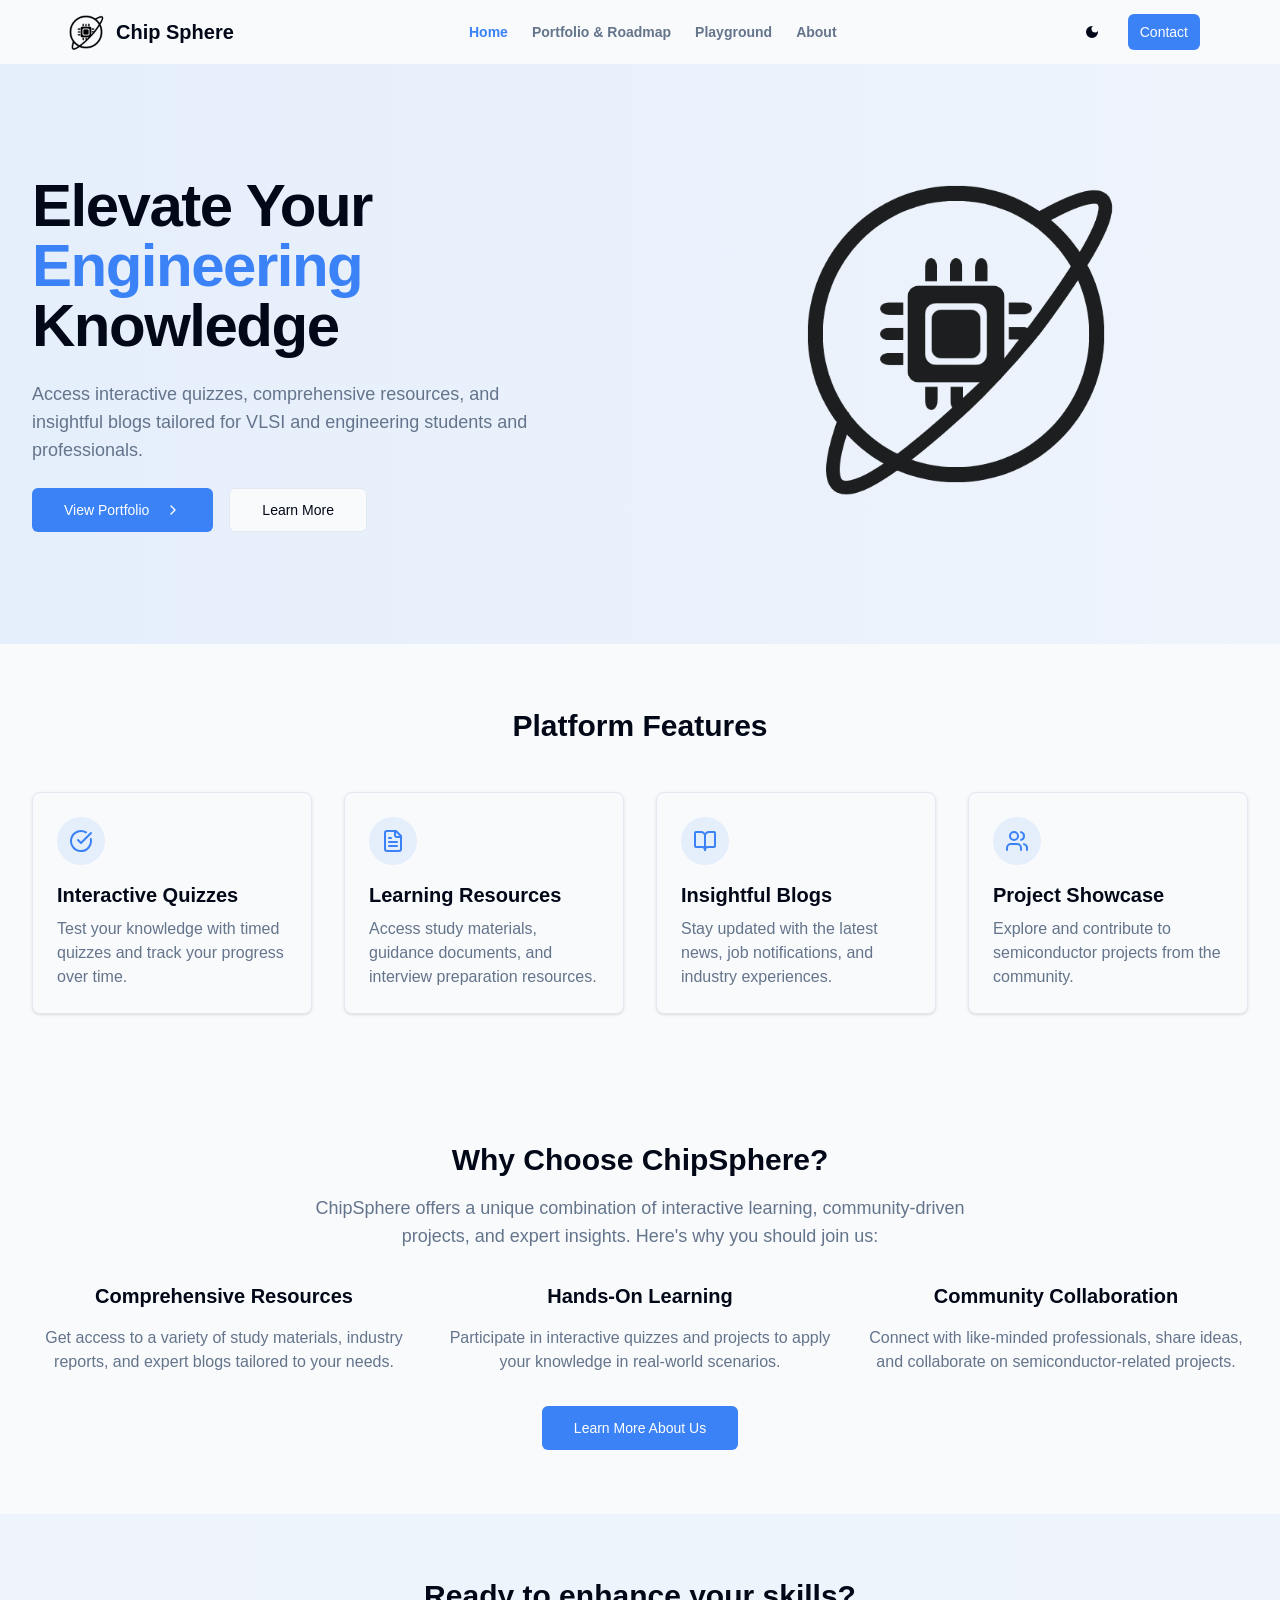
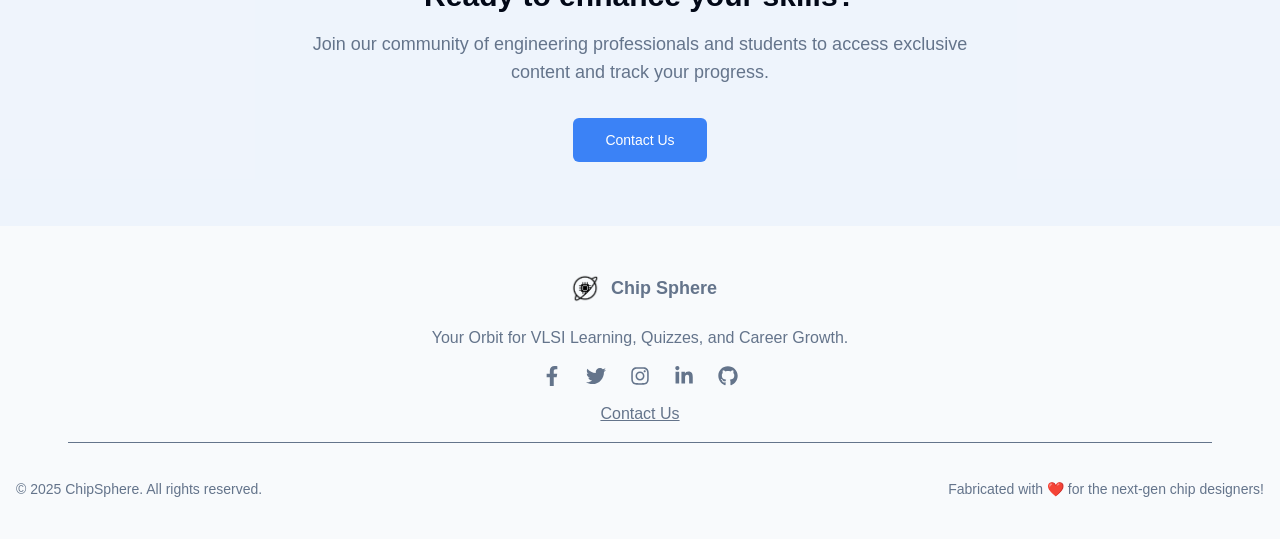
==== commit 58d7c2d3: "Add Verilog & SystemVerilog Playground IDE with VS Code Monaco editor engine, syntax highlighting, s" ====
--- a/index.html
+++ b/index.html
@@ -1 +1,6 @@
-<!DOCTYPE html><html lang="en"><head><meta charSet="utf-8"/><meta name="viewport" content="width=device-width, initial-scale=1"/><link rel="preload" href="_next/static/media/569ce4b8f30dc480-s.p.woff2" as="font" crossorigin="" type="font/woff2"/><link rel="preload" href="_next/static/media/93f479601ee12b01-s.p.woff2" as="font" crossorigin="" type="font/woff2"/><link rel="preload" as="image" href="logo_dark.png"/><link rel="preload" as="image" href="logo_dark.png"/><link rel="preload" as="image" href="logo_dark.png"/><link rel="stylesheet" href="_next/static/css/aac1193f8ad89e7d.css" data-precedence="next"/><link rel="preload" as="script" fetchPriority="low" href="_next/static/chunks/webpack-6522cab6ee8df64d.js"/><meta name="next-size-adjust" content=""/><title>Chip Shpere</title><meta name="description" content="VLSI notebook"/><link rel="icon" href="favicon.ico" type="image/x-icon" sizes="500x500"/><script>document.querySelectorAll('body link[rel="icon"], body link[rel="apple-touch-icon"]').forEach(el => document.head.appendChild(el))</script></head><body class="__variable_5cfdac __variable_9a8899 antialiased overflow-y-auto custom-scroll"><div class="jsx-169be7203678d541 fixed top-4 right-4 z-[9999]"><section aria-label="Notifications alt+T" tabindex="-1" aria-live="polite" aria-relevant="additions text" aria-atomic="false"></section></div> <header class="sticky top-0 z-50 w-full transition-all duration-200 bg-transparent"><div class="container mx-auto flex h-16 items-center justify-between px-2 lg:px-[4rem]"><div class="flex items-center"><a class="flex items-center space-x-2" href="index.html"><div class="h-9 w-9 md:h-11 md:w-11 flex items-center justify-center"><img alt="Logo" width="42" height="42" decoding="async" data-nimg="1" style="color:transparent" id="site-logo" src="logo_dark.png"/></div><span class="font-bold text-xl">Chip Sphere</span></a></div><nav class="hidden md:flex items-center space-x-6"><a class="text-[0.875rem] font-bold transition-colors hover:text-primary text-primary" href="index.html">Home</a><a class="text-[0.875rem] font-bold transition-colors hover:text-primary text-muted-foreground" href="portfolio.html">Portfolio</a><a class="text-[0.875rem] font-bold transition-colors hover:text-primary text-muted-foreground" href="about.html">About</a></nav><div class="flex items-center space-x-4"><button class="inline-flex items-center justify-center gap-2 whitespace-nowrap rounded-md text-sm font-medium ring-offset-background transition-colors focus-visible:outline-none focus-visible:ring-2 focus-visible:ring-ring focus-visible:ring-offset-2 disabled:pointer-events-none disabled:opacity-50 [&amp;_svg]:pointer-events-none [&amp;_svg]:size-4 [&amp;_svg]:shrink-0 hover:bg-accent hover:text-accent-foreground h-10 w-10 cursor-pointer" aria-label="Toggle Theme" id="theme-toggle-btn"><svg stroke="currentColor" fill="currentColor" stroke-width="0" viewBox="0 0 24 24" class="h-5 w-5" height="1em" width="1em" xmlns="http://www.w3.org/2000/svg"><path fill="none" d="M0 0h24v24H0z"></path><path d="M12 3a9 9 0 1 0 9 9c0-.46-.04-.92-.1-1.36a5.389 5.389 0 0 1-4.4 2.26 5.403 5.403 0 0 1-3.14-9.8c-.44-.06-.9-.1-1.36-.1z"></path></svg></button><div class="hidden sm:flex items-center space-x-2"><a class="inline-flex items-center justify-center gap-2 whitespace-nowrap text-sm font-medium ring-offset-background focus-visible:outline-none focus-visible:ring-2 focus-visible:ring-ring focus-visible:ring-offset-2 disabled:pointer-events-none disabled:opacity-50 [&amp;_svg]:pointer-events-none [&amp;_svg]:size-4 [&amp;_svg]:shrink-0 bg-primary text-white h-9 rounded-md px-3 hover:bg-primary/90 transition-colors" href="about.html#contact">Contact</a></div><button class="inline-flex items-center justify-center gap-2 whitespace-nowrap rounded-md text-sm font-medium ring-offset-background transition-colors focus-visible:outline-none focus-visible:ring-2 focus-visible:ring-ring focus-visible:ring-offset-2 disabled:pointer-events-none disabled:opacity-50 [&amp;_svg]:pointer-events-none [&amp;_svg]:size-4 [&amp;_svg]:shrink-0 hover:bg-accent hover:text-accent-foreground md:hidden h-8 w-8" aria-label="Open Menu" type="button" aria-haspopup="dialog" aria-expanded="false" aria-controls="radix-«R7nb»" data-state="closed"><svg xmlns="http://www.w3.org/2000/svg" width="24" height="24" viewBox="0 0 24 24" fill="none" stroke="currentColor" stroke-width="2" stroke-linecap="round" stroke-linejoin="round" class="lucide lucide-menu h-4 w-4" aria-hidden="true"><path d="M4 12h16"></path><path d="M4 18h16"></path><path d="M4 6h16"></path></svg></button></div></div></header><!--$--><div class="min-h-screen flex flex-col"><main class="flex-grow"><section class="flex items-center justify-center text-center sm:text-left h-[100vh] sm:h-full bg-gradient-to-r from-primary/10 to-primary/5 pb-40 sm:py-20 px-4 sm:px-6 lg:px-8" ><div class="max-w-7xl mx-auto"><div class="grid grid-cols-1 md:grid-cols-2 gap-12 items-center"><div class="space-y-6" ><h1 class="text-5xl font-semibold lg:text-6xl lg:font-bold sm:tracking-tight">Elevate Your <span class="text-primary">Engineering</span> Knowledge</h1><p class="text-lg text-muted-foreground max-w-lg">Access interactive quizzes, comprehensive resources, and insightful blogs tailored for VLSI and engineering students and professionals.</p><div class="flex flex-wrap gap-4 justify-center sm:justify-normal" ><div ><a class="inline-flex items-center justify-center gap-2 whitespace-nowrap text-sm font-medium ring-offset-background transition-colors focus-visible:outline-none focus-visible:ring-2 focus-visible:ring-ring focus-visible:ring-offset-2 disabled:pointer-events-none disabled:opacity-50 [&amp;_svg]:pointer-events-none [&amp;_svg]:size-4 [&amp;_svg]:shrink-0 bg-primary text-white hover:bg-primary/90 h-11 rounded-md px-8" href="portfolio.html">View Portfolio <svg xmlns="http://www.w3.org/2000/svg" width="24" height="24" viewBox="0 0 24 24" fill="none" stroke="currentColor" stroke-width="2" stroke-linecap="round" stroke-linejoin="round" class="lucide lucide-chevron-right ml-2 h-4 w-4" aria-hidden="true"><path d="m9 18 6-6-6-6"></path></svg></a></div><div ><a class="inline-flex items-center justify-center gap-2 whitespace-nowrap text-sm font-medium ring-offset-background transition-colors focus-visible:outline-none focus-visible:ring-2 focus-visible:ring-ring focus-visible:ring-offset-2 disabled:pointer-events-none disabled:opacity-50 [&amp;_svg]:pointer-events-none [&amp;_svg]:size-4 [&amp;_svg]:shrink-0 border border-input bg-background hover:bg-accent hover:text-accent-foreground h-11 rounded-md px-8" href="about.html">Learn More</a></div></div></div><div class="hidden items-center pb-10 justify-center sm:flex opacity-88" ><img alt="Logo" width="380" height="380" decoding="async" data-nimg="1" style="color:transparent" id="site-logo" src="logo_dark.png"/></div></div></div></section><section class="py-16 px-4 sm:px-6 lg:px-8 bg-background"><div class="max-w-7xl mx-auto"><h2 class="text-3xl font-bold text-center mb-12" >Platform Features</h2><div class="grid grid-cols-1 md:grid-cols-2 lg:grid-cols-4 gap-8"><div class="bg-card rounded-lg p-6 shadow-sm border border-border hover:shadow-md transition-shadow" ><div class="h-12 w-12 bg-primary/10 rounded-full flex items-center justify-center mb-4"><svg xmlns="http://www.w3.org/2000/svg" width="24" height="24" viewBox="0 0 24 24" fill="none" stroke="currentColor" stroke-width="2" stroke-linecap="round" stroke-linejoin="round" class="lucide lucide-circle-check-big h-6 w-6 text-primary" aria-hidden="true"><path d="M21.801 10A10 10 0 1 1 17 3.335"></path><path d="m9 11 3 3L22 4"></path></svg></div><h3 class="text-xl font-semibold mb-2">Interactive Quizzes</h3><p class="text-muted-foreground">Test your knowledge with timed quizzes and track your progress over time.</p></div><div class="bg-card rounded-lg p-6 shadow-sm border border-border hover:shadow-md transition-shadow" ><div class="h-12 w-12 bg-primary/10 rounded-full flex items-center justify-center mb-4"><svg xmlns="http://www.w3.org/2000/svg" width="24" height="24" viewBox="0 0 24 24" fill="none" stroke="currentColor" stroke-width="2" stroke-linecap="round" stroke-linejoin="round" class="lucide lucide-file-text h-6 w-6 text-primary" aria-hidden="true"><path d="M15 2H6a2 2 0 0 0-2 2v16a2 2 0 0 0 2 2h12a2 2 0 0 0 2-2V7Z"></path><path d="M14 2v4a2 2 0 0 0 2 2h4"></path><path d="M10 9H8"></path><path d="M16 13H8"></path><path d="M16 17H8"></path></svg></div><h3 class="text-xl font-semibold mb-2">Learning Resources</h3><p class="text-muted-foreground">Access study materials, guidance documents, and interview preparation resources.</p></div><div class="bg-card rounded-lg p-6 shadow-sm border border-border hover:shadow-md transition-shadow" ><div class="h-12 w-12 bg-primary/10 rounded-full flex items-center justify-center mb-4"><svg xmlns="http://www.w3.org/2000/svg" width="24" height="24" viewBox="0 0 24 24" fill="none" stroke="currentColor" stroke-width="2" stroke-linecap="round" stroke-linejoin="round" class="lucide lucide-book-open h-6 w-6 text-primary" aria-hidden="true"><path d="M12 7v14"></path><path d="M3 18a1 1 0 0 1-1-1V4a1 1 0 0 1 1-1h5a4 4 0 0 1 4 4 4 4 0 0 1 4-4h5a1 1 0 0 1 1 1v13a1 1 0 0 1-1 1h-6a3 3 0 0 0-3 3 3 3 0 0 0-3-3z"></path></svg></div><h3 class="text-xl font-semibold mb-2">Insightful Blogs</h3><p class="text-muted-foreground">Stay updated with the latest news, job notifications, and industry experiences.</p></div><div class="bg-card rounded-lg p-6 shadow-sm border border-border hover:shadow-md transition-shadow" ><div class="h-12 w-12 bg-primary/10 rounded-full flex items-center justify-center mb-4"><svg xmlns="http://www.w3.org/2000/svg" width="24" height="24" viewBox="0 0 24 24" fill="none" stroke="currentColor" stroke-width="2" stroke-linecap="round" stroke-linejoin="round" class="lucide lucide-users h-6 w-6 text-primary" aria-hidden="true"><path d="M16 21v-2a4 4 0 0 0-4-4H6a4 4 0 0 0-4 4v2"></path><path d="M16 3.128a4 4 0 0 1 0 7.744"></path><path d="M22 21v-2a4 4 0 0 0-3-3.87"></path><circle cx="9" cy="7" r="4"></circle></svg></div><h3 class="text-xl font-semibold mb-2">Project Showcase</h3><p class="text-muted-foreground">Explore and contribute to semiconductor projects from the community.</p></div></div></div></section><section class="py-16 px-4 sm:px-6 lg:px-8"><div class="max-w-7xl mx-auto text-center"><h2 class="text-3xl font-bold mb-4" >Why Choose ChipSphere?</h2><p class="text-lg text-muted-foreground max-w-2xl mx-auto mb-8" >ChipSphere offers a unique combination of interactive learning, community-driven projects, and expert insights. Here&#x27;s why you should join us:</p><div class="grid grid-cols-1 md:grid-cols-2 lg:grid-cols-3 gap-8"><div class="space-y-4" ><h3 class="text-xl font-semibold">Comprehensive Resources</h3><p class="text-muted-foreground">Get access to a variety of study materials, industry reports, and expert blogs tailored to your needs.</p></div><div class="space-y-4" ><h3 class="text-xl font-semibold">Hands-On Learning</h3><p class="text-muted-foreground">Participate in interactive quizzes and projects to apply your knowledge in real-world scenarios.</p></div><div class="space-y-4" ><h3 class="text-xl font-semibold">Community Collaboration</h3><p class="text-muted-foreground">Connect with like-minded professionals, share ideas, and collaborate on semiconductor-related projects.</p></div></div><div class="mt-8" ><div tabindex="0"><a class="inline-flex items-center justify-center gap-2 whitespace-nowrap text-sm font-medium ring-offset-background transition-colors focus-visible:outline-none focus-visible:ring-2 focus-visible:ring-ring focus-visible:ring-offset-2 disabled:pointer-events-none disabled:opacity-50 [&amp;_svg]:pointer-events-none [&amp;_svg]:size-4 [&amp;_svg]:shrink-0 bg-primary text-white hover:bg-primary/90 h-11 rounded-md px-8" href="about.html">Learn More About Us</a></div></div></div></section><section class="py-16 px-4 sm:px-6 lg:px-8 bg-primary/5"><div class="max-w-7xl mx-auto text-center" ><h2 class="text-3xl font-bold mb-4">Ready to enhance your skills?</h2><p class="text-lg text-muted-foreground max-w-2xl mx-auto mb-8">Join our community of engineering professionals and students to access exclusive content and track your progress.</p><div tabindex="0"><a class="inline-flex items-center justify-center gap-2 whitespace-nowrap text-sm font-medium ring-offset-background transition-colors focus-visible:outline-none focus-visible:ring-2 focus-visible:ring-ring focus-visible:ring-offset-2 disabled:pointer-events-none disabled:opacity-50 [&amp;_svg]:pointer-events-none [&amp;_svg]:size-4 [&amp;_svg]:shrink-0 bg-primary text-white hover:bg-primary/90 h-11 rounded-md px-8" href="about.html#contact">Contact Us</a></div></div></section></main></div><!--$--><!--/$--><!--$--><!--/$--><!--/$--><footer class="bg-secondaryBackground text-center text-muted-foreground py-10 px-4"><div class="max-w-screen-xl mx-auto space-y-4"><a class="flex items-center justify-center space-x-1" href="index.html"><div class="h-9 w-9 md:h-11 md:w-11  flex items-center justify-center"><img alt="Logo" width="30" height="30" decoding="async" data-nimg="1" style="color:transparent" id="site-logo" src="logo_dark.png"/></div><span class="font-semibold text-lg ">Chip Sphere</span></a><p>Your Orbit for VLSI Learning, Quizzes, and Career Growth.</p><div class="flex justify-center space-x-6 text-xl"><a href="https://www.linkedin.com/company/chipsphere"><svg stroke="currentColor" fill="currentColor" stroke-width="0" viewBox="0 0 320 512" height="1em" width="1em" xmlns="http://www.w3.org/2000/svg"><path d="M279.14 288l14.22-92.66h-88.91v-60.13c0-25.35 12.42-50.06 52.24-50.06h40.42V6.26S260.43 0 225.36 0c-73.22 0-121.08 44.38-121.08 124.72v70.62H22.89V288h81.39v224h100.17V288z"></path></svg></a><a href="index.html#"><svg stroke="currentColor" fill="currentColor" stroke-width="0" viewBox="0 0 512 512" height="1em" width="1em" xmlns="http://www.w3.org/2000/svg"><path d="M459.37 151.716c.325 4.548.325 9.097.325 13.645 0 138.72-105.583 298.558-298.558 298.558-59.452 0-114.68-17.219-161.137-47.106 8.447.974 16.568 1.299 25.34 1.299 49.055 0 94.213-16.568 130.274-44.832-46.132-.975-84.792-31.188-98.112-72.772 6.498.974 12.995 1.624 19.818 1.624 9.421 0 18.843-1.3 27.614-3.573-48.081-9.747-84.143-51.98-84.143-102.985v-1.299c13.969 7.797 30.214 12.67 47.431 13.319-28.264-18.843-46.781-51.005-46.781-87.391 0-19.492 5.197-37.36 14.294-52.954 51.655 63.675 129.3 105.258 216.365 109.807-1.624-7.797-2.599-15.918-2.599-24.04 0-57.828 46.782-104.934 104.934-104.934 30.213 0 57.502 12.67 76.67 33.137 23.715-4.548 46.456-13.32 66.599-25.34-7.798 24.366-24.366 44.833-46.132 57.827 21.117-2.273 41.584-8.122 60.426-16.243-14.292 20.791-32.161 39.308-52.628 54.253z"></path></svg></a><a href="index.html#"><svg stroke="currentColor" fill="currentColor" stroke-width="0" viewBox="0 0 448 512" height="1em" width="1em" xmlns="http://www.w3.org/2000/svg"><path d="M224.1 141c-63.6 0-114.9 51.3-114.9 114.9s51.3 114.9 114.9 114.9S339 319.5 339 255.9 287.7 141 224.1 141zm0 189.6c-41.1 0-74.7-33.5-74.7-74.7s33.5-74.7 74.7-74.7 74.7 33.5 74.7 74.7-33.6 74.7-74.7 74.7zm146.4-194.3c0 14.9-12 26.8-26.8 26.8-14.9 0-26.8-12-26.8-26.8s12-26.8 26.8-26.8 26.8 12 26.8 26.8zm76.1 27.2c-1.7-35.9-9.9-67.7-36.2-93.9-26.2-26.2-58-34.4-93.9-36.2-37-2.1-147.9-2.1-184.9 0-35.8 1.7-67.6 9.9-93.9 36.1s-34.4 58-36.2 93.9c-2.1 37-2.1 147.9 0 184.9 1.7 35.9 9.9 67.7 36.2 93.9s58 34.4 93.9 36.2c37 2.1 147.9 2.1 184.9 0 35.9-1.7 67.7-9.9 93.9-36.2 26.2-26.2 34.4-58 36.2-93.9 2.1-37 2.1-147.8 0-184.8zM398.8 388c-7.8 19.6-22.9 34.7-42.6 42.6-29.5 11.7-99.5 9-132.1 9s-102.7 2.6-132.1-9c-19.6-7.8-34.7-22.9-42.6-42.6-11.7-29.5-9-99.5-9-132.1s-2.6-102.7 9-132.1c7.8-19.6 22.9-34.7 42.6-42.6 29.5-11.7 99.5-9 132.1-9s102.7-2.6 132.1 9c19.6 7.8 34.7 22.9 42.6 42.6 11.7 29.5 9 99.5 9 132.1s2.7 102.7-9 132.1z"></path></svg></a><a href="index.html#"><svg stroke="currentColor" fill="currentColor" stroke-width="0" viewBox="0 0 448 512" height="1em" width="1em" xmlns="http://www.w3.org/2000/svg"><path d="M100.28 448H7.4V148.9h92.88zM53.79 108.1C24.09 108.1 0 83.5 0 53.8a53.79 53.79 0 0 1 107.58 0c0 29.7-24.1 54.3-53.79 54.3zM447.9 448h-92.68V302.4c0-34.7-.7-79.2-48.29-79.2-48.29 0-55.69 37.7-55.69 76.7V448h-92.78V148.9h89.08v40.8h1.3c12.4-23.5 42.69-48.3 87.88-48.3 94 0 111.28 61.9 111.28 142.3V448z"></path></svg></a><a href="index.html#"><svg stroke="currentColor" fill="currentColor" stroke-width="0" viewBox="0 0 496 512" height="1em" width="1em" xmlns="http://www.w3.org/2000/svg"><path d="M165.9 397.4c0 2-2.3 3.6-5.2 3.6-3.3.3-5.6-1.3-5.6-3.6 0-2 2.3-3.6 5.2-3.6 3-.3 5.6 1.3 5.6 3.6zm-31.1-4.5c-.7 2 1.3 4.3 4.3 4.9 2.6 1 5.6 0 6.2-2s-1.3-4.3-4.3-5.2c-2.6-.7-5.5.3-6.2 2.3zm44.2-1.7c-2.9.7-4.9 2.6-4.6 4.9.3 2 2.9 3.3 5.9 2.6 2.9-.7 4.9-2.6 4.6-4.6-.3-1.9-3-3.2-5.9-2.9zM244.8 8C106.1 8 0 113.3 0 252c0 110.9 69.8 205.8 169.5 239.2 12.8 2.3 17.3-5.6 17.3-12.1 0-6.2-.3-40.4-.3-61.4 0 0-70 15-84.7-29.8 0 0-11.4-29.1-27.8-36.6 0 0-22.9-15.7 1.6-15.4 0 0 24.9 2 38.6 25.8 21.9 38.6 58.6 27.5 72.9 20.9 2.3-16 8.8-27.1 16-33.7-55.9-6.2-112.3-14.3-112.3-110.5 0-27.5 7.6-41.3 23.6-58.9-2.6-6.5-11.1-33.3 2.6-67.9 20.9-6.5 69 27 69 27 20-5.6 41.5-8.5 62.8-8.5s42.8 2.9 62.8 8.5c0 0 48.1-33.6 69-27 13.7 34.7 5.2 61.4 2.6 67.9 16 17.7 25.8 31.5 25.8 58.9 0 96.5-58.9 104.2-114.8 110.5 9.2 7.9 17 22.9 17 46.4 0 33.7-.3 75.4-.3 83.6 0 6.5 4.6 14.4 17.3 12.1C428.2 457.8 496 362.9 496 252 496 113.3 383.5 8 244.8 8zM97.2 352.9c-1.3 1-1 3.3.7 5.2 1.6 1.6 3.9 2.3 5.2 1 1.3-1 1-3.3-.7-5.2-1.6-1.6-3.9-2.3-5.2-1zm-10.8-8.1c-.7 1.3.3 2.9 2.3 3.9 1.6 1 3.6.7 4.3-.7.7-1.3-.3-2.9-2.3-3.9-2-.6-3.6-.3-4.3.7zm32.4 35.6c-1.6 1.3-1 4.3 1.3 6.2 2.3 2.3 5.2 2.6 6.5 1 1.3-1.3.7-4.3-1.3-6.2-2.2-2.3-5.2-2.6-6.5-1zm-11.4-14.7c-1.6 1-1.6 3.6 0 5.9 1.6 2.3 4.3 3.3 5.6 2.3 1.6-1.3 1.6-3.9 0-6.2-1.4-2.3-4-3.3-5.6-2z"></path></svg></a></div><a href="about.html#contact"><p class="underline cursor-pointer">Contact Us</p></a><hr class="my-4 border-muted-foreground w-11/12 mx-auto"/><div class="flex flex-col sm:flex-row justify-between items-center text-sm pt-5 "><p>© 2025 ChipSphere. All rights reserved.</p><p class="mt-2 sm:mt-0">Fabricated with <span>❤️</span> for the next-gen chip designers!</p></div></div></footer>+<!DOCTYPE html><html lang="en"><head><meta charSet="utf-8"/><meta name="viewport" content="width=device-width, initial-scale=1"/><link rel="preload" href="_next/static/media/569ce4b8f30dc480-s.p.woff2" as="font" crossorigin="" type="font/woff2"/><link rel="preload" href="_next/static/media/93f479601ee12b01-s.p.woff2" as="font" crossorigin="" type="font/woff2"/><link rel="preload" as="image" href="logo_dark.png"/><link rel="preload" as="image" href="logo_dark.png"/><link rel="preload" as="image" href="logo_dark.png"/><link rel="stylesheet" href="style.css"/><link rel="stylesheet" href="_next/static/css/aac1193f8ad89e7d.css" data-precedence="next"/><link rel="preload" as="script" fetchPriority="low" href="_next/static/chunks/webpack-6522cab6ee8df64d.js"/><meta name="next-size-adjust" content=""/><title>Chip Shpere</title><meta name="description" content="VLSI notebook"/><link rel="icon" href="favicon.ico" type="image/x-icon" sizes="500x500"/><script>document.querySelectorAll('body link[rel="icon"], body link[rel="apple-touch-icon"]').forEach(el => document.head.appendChild(el))</script></head><body class="__variable_5cfdac __variable_9a8899 antialiased overflow-y-auto custom-scroll"><div class="jsx-169be7203678d541 fixed top-4 right-4 z-[9999]"><section aria-label="Notifications alt+T" tabindex="-1" aria-live="polite" aria-relevant="additions text" aria-atomic="false"></section></div> <header class="sticky top-0 z-50 w-full transition-all duration-200 bg-transparent"><div class="container mx-auto flex h-16 items-center justify-between px-2 lg:px-[4rem]"><div class="flex items-center"><a class="flex items-center space-x-2" href="index.html"><div class="h-9 w-9 md:h-11 md:w-11 flex items-center justify-center"><img alt="Logo" width="42" height="42" decoding="async" data-nimg="1" style="color:transparent" id="site-logo" src="logo_dark.png"/></div><span class="font-bold text-xl">Chip Sphere</span></a></div><nav class="hidden md:flex items-center space-x-6">
+        <a class="text-[0.875rem] font-bold transition-colors hover:text-primary text-primary" href="index.html">Home</a>
+        <a class="text-[0.875rem] font-bold transition-colors hover:text-primary text-muted-foreground" href="portfolio.html">Portfolio &amp; Roadmap</a>
+        <a class="text-[0.875rem] font-bold transition-colors hover:text-primary text-muted-foreground" href="playground.html">Playground</a>
+        <a class="text-[0.875rem] font-bold transition-colors hover:text-primary text-muted-foreground" href="about.html">About</a>
+      </nav><div class="flex items-center space-x-4"><button class="inline-flex items-center justify-center gap-2 whitespace-nowrap rounded-md text-sm font-medium ring-offset-background transition-colors focus-visible:outline-none focus-visible:ring-2 focus-visible:ring-ring focus-visible:ring-offset-2 disabled:pointer-events-none disabled:opacity-50 [&amp;_svg]:pointer-events-none [&amp;_svg]:size-4 [&amp;_svg]:shrink-0 hover:bg-accent hover:text-accent-foreground h-10 w-10 cursor-pointer" aria-label="Toggle Theme" id="theme-toggle-btn"><svg stroke="currentColor" fill="currentColor" stroke-width="0" viewBox="0 0 24 24" class="h-5 w-5" height="1em" width="1em" xmlns="http://www.w3.org/2000/svg"><path fill="none" d="M0 0h24v24H0z"></path><path d="M12 3a9 9 0 1 0 9 9c0-.46-.04-.92-.1-1.36a5.389 5.389 0 0 1-4.4 2.26 5.403 5.403 0 0 1-3.14-9.8c-.44-.06-.9-.1-1.36-.1z"></path></svg></button><div class="hidden sm:flex items-center space-x-2"><a class="inline-flex items-center justify-center gap-2 whitespace-nowrap text-sm font-medium ring-offset-background focus-visible:outline-none focus-visible:ring-2 focus-visible:ring-ring focus-visible:ring-offset-2 disabled:pointer-events-none disabled:opacity-50 [&amp;_svg]:pointer-events-none [&amp;_svg]:size-4 [&amp;_svg]:shrink-0 bg-primary text-white h-9 rounded-md px-3 hover:bg-primary/90 transition-colors" href="about.html#contact">Contact</a></div><button class="inline-flex items-center justify-center gap-2 whitespace-nowrap rounded-md text-sm font-medium ring-offset-background transition-colors focus-visible:outline-none focus-visible:ring-2 focus-visible:ring-ring focus-visible:ring-offset-2 disabled:pointer-events-none disabled:opacity-50 [&amp;_svg]:pointer-events-none [&amp;_svg]:size-4 [&amp;_svg]:shrink-0 hover:bg-accent hover:text-accent-foreground md:hidden h-8 w-8" aria-label="Open Menu" type="button" aria-haspopup="dialog" aria-expanded="false" aria-controls="radix-«R7nb»" data-state="closed"><svg xmlns="http://www.w3.org/2000/svg" width="24" height="24" viewBox="0 0 24 24" fill="none" stroke="currentColor" stroke-width="2" stroke-linecap="round" stroke-linejoin="round" class="lucide lucide-menu h-4 w-4" aria-hidden="true"><path d="M4 12h16"></path><path d="M4 18h16"></path><path d="M4 6h16"></path></svg></button></div></div></header><!--$--><div class="min-h-screen flex flex-col"><main class="flex-grow"><section class="flex items-center justify-center text-center sm:text-left h-[100vh] sm:h-full bg-gradient-to-r from-primary/10 to-primary/5 pb-40 sm:py-20 px-4 sm:px-6 lg:px-8" ><div class="max-w-7xl mx-auto"><div class="grid grid-cols-1 md:grid-cols-2 gap-12 items-center"><div class="space-y-6" ><h1 class="text-5xl font-semibold lg:text-6xl lg:font-bold sm:tracking-tight">Elevate Your <span class="text-primary">Engineering</span> Knowledge</h1><p class="text-lg text-muted-foreground max-w-lg">Access interactive quizzes, comprehensive resources, and insightful blogs tailored for VLSI and engineering students and professionals.</p><div class="flex flex-wrap gap-4 justify-center sm:justify-normal" ><div ><a class="inline-flex items-center justify-center gap-2 whitespace-nowrap text-sm font-medium ring-offset-background transition-colors focus-visible:outline-none focus-visible:ring-2 focus-visible:ring-ring focus-visible:ring-offset-2 disabled:pointer-events-none disabled:opacity-50 [&amp;_svg]:pointer-events-none [&amp;_svg]:size-4 [&amp;_svg]:shrink-0 bg-primary text-white hover:bg-primary/90 h-11 rounded-md px-8" href="portfolio.html">View Portfolio <svg xmlns="http://www.w3.org/2000/svg" width="24" height="24" viewBox="0 0 24 24" fill="none" stroke="currentColor" stroke-width="2" stroke-linecap="round" stroke-linejoin="round" class="lucide lucide-chevron-right ml-2 h-4 w-4" aria-hidden="true"><path d="m9 18 6-6-6-6"></path></svg></a></div><div ><a class="inline-flex items-center justify-center gap-2 whitespace-nowrap text-sm font-medium ring-offset-background transition-colors focus-visible:outline-none focus-visible:ring-2 focus-visible:ring-ring focus-visible:ring-offset-2 disabled:pointer-events-none disabled:opacity-50 [&amp;_svg]:pointer-events-none [&amp;_svg]:size-4 [&amp;_svg]:shrink-0 border border-input bg-background hover:bg-accent hover:text-accent-foreground h-11 rounded-md px-8" href="about.html">Learn More</a></div></div></div><div class="hidden items-center pb-10 justify-center sm:flex opacity-88" ><img alt="Logo" width="380" height="380" decoding="async" data-nimg="1" style="color:transparent" id="site-logo" src="logo_dark.png"/></div></div></div></section><section class="py-16 px-4 sm:px-6 lg:px-8 bg-background"><div class="max-w-7xl mx-auto"><h2 class="text-3xl font-bold text-center mb-12" >Platform Features</h2><div class="grid grid-cols-1 md:grid-cols-2 lg:grid-cols-4 gap-8"><div class="bg-card rounded-lg p-6 shadow-sm border border-border hover:shadow-md transition-shadow" ><div class="h-12 w-12 bg-primary/10 rounded-full flex items-center justify-center mb-4"><svg xmlns="http://www.w3.org/2000/svg" width="24" height="24" viewBox="0 0 24 24" fill="none" stroke="currentColor" stroke-width="2" stroke-linecap="round" stroke-linejoin="round" class="lucide lucide-circle-check-big h-6 w-6 text-primary" aria-hidden="true"><path d="M21.801 10A10 10 0 1 1 17 3.335"></path><path d="m9 11 3 3L22 4"></path></svg></div><h3 class="text-xl font-semibold mb-2">Interactive Quizzes</h3><p class="text-muted-foreground">Test your knowledge with timed quizzes and track your progress over time.</p></div><div class="bg-card rounded-lg p-6 shadow-sm border border-border hover:shadow-md transition-shadow" ><div class="h-12 w-12 bg-primary/10 rounded-full flex items-center justify-center mb-4"><svg xmlns="http://www.w3.org/2000/svg" width="24" height="24" viewBox="0 0 24 24" fill="none" stroke="currentColor" stroke-width="2" stroke-linecap="round" stroke-linejoin="round" class="lucide lucide-file-text h-6 w-6 text-primary" aria-hidden="true"><path d="M15 2H6a2 2 0 0 0-2 2v16a2 2 0 0 0 2 2h12a2 2 0 0 0 2-2V7Z"></path><path d="M14 2v4a2 2 0 0 0 2 2h4"></path><path d="M10 9H8"></path><path d="M16 13H8"></path><path d="M16 17H8"></path></svg></div><h3 class="text-xl font-semibold mb-2">Learning Resources</h3><p class="text-muted-foreground">Access study materials, guidance documents, and interview preparation resources.</p></div><div class="bg-card rounded-lg p-6 shadow-sm border border-border hover:shadow-md transition-shadow" ><div class="h-12 w-12 bg-primary/10 rounded-full flex items-center justify-center mb-4"><svg xmlns="http://www.w3.org/2000/svg" width="24" height="24" viewBox="0 0 24 24" fill="none" stroke="currentColor" stroke-width="2" stroke-linecap="round" stroke-linejoin="round" class="lucide lucide-book-open h-6 w-6 text-primary" aria-hidden="true"><path d="M12 7v14"></path><path d="M3 18a1 1 0 0 1-1-1V4a1 1 0 0 1 1-1h5a4 4 0 0 1 4 4 4 4 0 0 1 4-4h5a1 1 0 0 1 1 1v13a1 1 0 0 1-1 1h-6a3 3 0 0 0-3 3 3 3 0 0 0-3-3z"></path></svg></div><h3 class="text-xl font-semibold mb-2">Insightful Blogs</h3><p class="text-muted-foreground">Stay updated with the latest news, job notifications, and industry experiences.</p></div><div class="bg-card rounded-lg p-6 shadow-sm border border-border hover:shadow-md transition-shadow" ><div class="h-12 w-12 bg-primary/10 rounded-full flex items-center justify-center mb-4"><svg xmlns="http://www.w3.org/2000/svg" width="24" height="24" viewBox="0 0 24 24" fill="none" stroke="currentColor" stroke-width="2" stroke-linecap="round" stroke-linejoin="round" class="lucide lucide-users h-6 w-6 text-primary" aria-hidden="true"><path d="M16 21v-2a4 4 0 0 0-4-4H6a4 4 0 0 0-4 4v2"></path><path d="M16 3.128a4 4 0 0 1 0 7.744"></path><path d="M22 21v-2a4 4 0 0 0-3-3.87"></path><circle cx="9" cy="7" r="4"></circle></svg></div><h3 class="text-xl font-semibold mb-2">Project Showcase</h3><p class="text-muted-foreground">Explore and contribute to semiconductor projects from the community.</p></div></div></div></section><section class="py-16 px-4 sm:px-6 lg:px-8"><div class="max-w-7xl mx-auto text-center"><h2 class="text-3xl font-bold mb-4" >Why Choose ChipSphere?</h2><p class="text-lg text-muted-foreground max-w-2xl mx-auto mb-8" >ChipSphere offers a unique combination of interactive learning, community-driven projects, and expert insights. Here&#x27;s why you should join us:</p><div class="grid grid-cols-1 md:grid-cols-2 lg:grid-cols-3 gap-8"><div class="space-y-4" ><h3 class="text-xl font-semibold">Comprehensive Resources</h3><p class="text-muted-foreground">Get access to a variety of study materials, industry reports, and expert blogs tailored to your needs.</p></div><div class="space-y-4" ><h3 class="text-xl font-semibold">Hands-On Learning</h3><p class="text-muted-foreground">Participate in interactive quizzes and projects to apply your knowledge in real-world scenarios.</p></div><div class="space-y-4" ><h3 class="text-xl font-semibold">Community Collaboration</h3><p class="text-muted-foreground">Connect with like-minded professionals, share ideas, and collaborate on semiconductor-related projects.</p></div></div><div class="mt-8" ><div tabindex="0"><a class="inline-flex items-center justify-center gap-2 whitespace-nowrap text-sm font-medium ring-offset-background transition-colors focus-visible:outline-none focus-visible:ring-2 focus-visible:ring-ring focus-visible:ring-offset-2 disabled:pointer-events-none disabled:opacity-50 [&amp;_svg]:pointer-events-none [&amp;_svg]:size-4 [&amp;_svg]:shrink-0 bg-primary text-white hover:bg-primary/90 h-11 rounded-md px-8" href="about.html">Learn More About Us</a></div></div></div></section><section class="py-16 px-4 sm:px-6 lg:px-8 bg-primary/5"><div class="max-w-7xl mx-auto text-center" ><h2 class="text-3xl font-bold mb-4">Ready to enhance your skills?</h2><p class="text-lg text-muted-foreground max-w-2xl mx-auto mb-8">Join our community of engineering professionals and students to access exclusive content and track your progress.</p><div tabindex="0"><a class="inline-flex items-center justify-center gap-2 whitespace-nowrap text-sm font-medium ring-offset-background transition-colors focus-visible:outline-none focus-visible:ring-2 focus-visible:ring-ring focus-visible:ring-offset-2 disabled:pointer-events-none disabled:opacity-50 [&amp;_svg]:pointer-events-none [&amp;_svg]:size-4 [&amp;_svg]:shrink-0 bg-primary text-white hover:bg-primary/90 h-11 rounded-md px-8" href="about.html#contact">Contact Us</a></div></div></section></main></div><!--$--><!--/$--><!--$--><!--/$--><!--/$--><footer class="bg-secondaryBackground text-center text-muted-foreground py-10 px-4"><div class="max-w-screen-xl mx-auto space-y-4"><a class="flex items-center justify-center space-x-1" href="index.html"><div class="h-9 w-9 md:h-11 md:w-11  flex items-center justify-center"><img alt="Logo" width="30" height="30" decoding="async" data-nimg="1" style="color:transparent" id="site-logo" src="logo_dark.png"/></div><span class="font-semibold text-lg ">Chip Sphere</span></a><p>Your Orbit for VLSI Learning, Quizzes, and Career Growth.</p><div class="flex justify-center space-x-6 text-xl"><a href="https://www.linkedin.com/company/chipsphere"><svg stroke="currentColor" fill="currentColor" stroke-width="0" viewBox="0 0 320 512" height="1em" width="1em" xmlns="http://www.w3.org/2000/svg"><path d="M279.14 288l14.22-92.66h-88.91v-60.13c0-25.35 12.42-50.06 52.24-50.06h40.42V6.26S260.43 0 225.36 0c-73.22 0-121.08 44.38-121.08 124.72v70.62H22.89V288h81.39v224h100.17V288z"></path></svg></a><a href="index.html#"><svg stroke="currentColor" fill="currentColor" stroke-width="0" viewBox="0 0 512 512" height="1em" width="1em" xmlns="http://www.w3.org/2000/svg"><path d="M459.37 151.716c.325 4.548.325 9.097.325 13.645 0 138.72-105.583 298.558-298.558 298.558-59.452 0-114.68-17.219-161.137-47.106 8.447.974 16.568 1.299 25.34 1.299 49.055 0 94.213-16.568 130.274-44.832-46.132-.975-84.792-31.188-98.112-72.772 6.498.974 12.995 1.624 19.818 1.624 9.421 0 18.843-1.3 27.614-3.573-48.081-9.747-84.143-51.98-84.143-102.985v-1.299c13.969 7.797 30.214 12.67 47.431 13.319-28.264-18.843-46.781-51.005-46.781-87.391 0-19.492 5.197-37.36 14.294-52.954 51.655 63.675 129.3 105.258 216.365 109.807-1.624-7.797-2.599-15.918-2.599-24.04 0-57.828 46.782-104.934 104.934-104.934 30.213 0 57.502 12.67 76.67 33.137 23.715-4.548 46.456-13.32 66.599-25.34-7.798 24.366-24.366 44.833-46.132 57.827 21.117-2.273 41.584-8.122 60.426-16.243-14.292 20.791-32.161 39.308-52.628 54.253z"></path></svg></a><a href="index.html#"><svg stroke="currentColor" fill="currentColor" stroke-width="0" viewBox="0 0 448 512" height="1em" width="1em" xmlns="http://www.w3.org/2000/svg"><path d="M224.1 141c-63.6 0-114.9 51.3-114.9 114.9s51.3 114.9 114.9 114.9S339 319.5 339 255.9 287.7 141 224.1 141zm0 189.6c-41.1 0-74.7-33.5-74.7-74.7s33.5-74.7 74.7-74.7 74.7 33.5 74.7 74.7-33.6 74.7-74.7 74.7zm146.4-194.3c0 14.9-12 26.8-26.8 26.8-14.9 0-26.8-12-26.8-26.8s12-26.8 26.8-26.8 26.8 12 26.8 26.8zm76.1 27.2c-1.7-35.9-9.9-67.7-36.2-93.9-26.2-26.2-58-34.4-93.9-36.2-37-2.1-147.9-2.1-184.9 0-35.8 1.7-67.6 9.9-93.9 36.1s-34.4 58-36.2 93.9c-2.1 37-2.1 147.9 0 184.9 1.7 35.9 9.9 67.7 36.2 93.9s58 34.4 93.9 36.2c37 2.1 147.9 2.1 184.9 0 35.9-1.7 67.7-9.9 93.9-36.2 26.2-26.2 34.4-58 36.2-93.9 2.1-37 2.1-147.8 0-184.8zM398.8 388c-7.8 19.6-22.9 34.7-42.6 42.6-29.5 11.7-99.5 9-132.1 9s-102.7 2.6-132.1-9c-19.6-7.8-34.7-22.9-42.6-42.6-11.7-29.5-9-99.5-9-132.1s-2.6-102.7 9-132.1c7.8-19.6 22.9-34.7 42.6-42.6 29.5-11.7 99.5-9 132.1-9s102.7-2.6 132.1 9c19.6 7.8 34.7 22.9 42.6 42.6 11.7 29.5 9 99.5 9 132.1s2.7 102.7-9 132.1z"></path></svg></a><a href="index.html#"><svg stroke="currentColor" fill="currentColor" stroke-width="0" viewBox="0 0 448 512" height="1em" width="1em" xmlns="http://www.w3.org/2000/svg"><path d="M100.28 448H7.4V148.9h92.88zM53.79 108.1C24.09 108.1 0 83.5 0 53.8a53.79 53.79 0 0 1 107.58 0c0 29.7-24.1 54.3-53.79 54.3zM447.9 448h-92.68V302.4c0-34.7-.7-79.2-48.29-79.2-48.29 0-55.69 37.7-55.69 76.7V448h-92.78V148.9h89.08v40.8h1.3c12.4-23.5 42.69-48.3 87.88-48.3 94 0 111.28 61.9 111.28 142.3V448z"></path></svg></a><a href="index.html#"><svg stroke="currentColor" fill="currentColor" stroke-width="0" viewBox="0 0 496 512" height="1em" width="1em" xmlns="http://www.w3.org/2000/svg"><path d="M165.9 397.4c0 2-2.3 3.6-5.2 3.6-3.3.3-5.6-1.3-5.6-3.6 0-2 2.3-3.6 5.2-3.6 3-.3 5.6 1.3 5.6 3.6zm-31.1-4.5c-.7 2 1.3 4.3 4.3 4.9 2.6 1 5.6 0 6.2-2s-1.3-4.3-4.3-5.2c-2.6-.7-5.5.3-6.2 2.3zm44.2-1.7c-2.9.7-4.9 2.6-4.6 4.9.3 2 2.9 3.3 5.9 2.6 2.9-.7 4.9-2.6 4.6-4.6-.3-1.9-3-3.2-5.9-2.9zM244.8 8C106.1 8 0 113.3 0 252c0 110.9 69.8 205.8 169.5 239.2 12.8 2.3 17.3-5.6 17.3-12.1 0-6.2-.3-40.4-.3-61.4 0 0-70 15-84.7-29.8 0 0-11.4-29.1-27.8-36.6 0 0-22.9-15.7 1.6-15.4 0 0 24.9 2 38.6 25.8 21.9 38.6 58.6 27.5 72.9 20.9 2.3-16 8.8-27.1 16-33.7-55.9-6.2-112.3-14.3-112.3-110.5 0-27.5 7.6-41.3 23.6-58.9-2.6-6.5-11.1-33.3 2.6-67.9 20.9-6.5 69 27 69 27 20-5.6 41.5-8.5 62.8-8.5s42.8 2.9 62.8 8.5c0 0 48.1-33.6 69-27 13.7 34.7 5.2 61.4 2.6 67.9 16 17.7 25.8 31.5 25.8 58.9 0 96.5-58.9 104.2-114.8 110.5 9.2 7.9 17 22.9 17 46.4 0 33.7-.3 75.4-.3 83.6 0 6.5 4.6 14.4 17.3 12.1C428.2 457.8 496 362.9 496 252 496 113.3 383.5 8 244.8 8zM97.2 352.9c-1.3 1-1 3.3.7 5.2 1.6 1.6 3.9 2.3 5.2 1 1.3-1 1-3.3-.7-5.2-1.6-1.6-3.9-2.3-5.2-1zm-10.8-8.1c-.7 1.3.3 2.9 2.3 3.9 1.6 1 3.6.7 4.3-.7.7-1.3-.3-2.9-2.3-3.9-2-.6-3.6-.3-4.3.7zm32.4 35.6c-1.6 1.3-1 4.3 1.3 6.2 2.3 2.3 5.2 2.6 6.5 1 1.3-1.3.7-4.3-1.3-6.2-2.2-2.3-5.2-2.6-6.5-1zm-11.4-14.7c-1.6 1-1.6 3.6 0 5.9 1.6 2.3 4.3 3.3 5.6 2.3 1.6-1.3 1.6-3.9 0-6.2-1.4-2.3-4-3.3-5.6-2z"></path></svg></a></div><a href="about.html#contact"><p class="underline cursor-pointer">Contact Us</p></a><hr class="my-4 border-muted-foreground w-11/12 mx-auto"/><div class="flex flex-col sm:flex-row justify-between items-center text-sm pt-5 "><p>© 2025 ChipSphere. All rights reserved.</p><p class="mt-2 sm:mt-0">Fabricated with <span>❤️</span> for the next-gen chip designers!</p></div></div></footer>
--- a/style.css
+++ b/style.css
@@ -0,0 +1,3 @@
+@font-face{font-family:Geist;font-style:normal;font-weight:100 900;font-display:swap;src:url(../media/8d697b304b401681-s.woff2) format("woff2");unicode-range:u+0301,u+0400-045f,u+0490-0491,u+04b0-04b1,u+2116}@font-face{font-family:Geist;font-style:normal;font-weight:100 900;font-display:swap;src:url(../media/ba015fad6dcf6784-s.woff2) format("woff2");unicode-range:u+0100-02ba,u+02bd-02c5,u+02c7-02cc,u+02ce-02d7,u+02dd-02ff,u+0304,u+0308,u+0329,u+1d00-1dbf,u+1e00-1e9f,u+1ef2-1eff,u+2020,u+20a0-20ab,u+20ad-20c0,u+2113,u+2c60-2c7f,u+a720-a7ff}@font-face{font-family:Geist;font-style:normal;font-weight:100 900;font-display:swap;src:url(../media/569ce4b8f30dc480-s.p.woff2) format("woff2");unicode-range:u+00??,u+0131,u+0152-0153,u+02bb-02bc,u+02c6,u+02da,u+02dc,u+0304,u+0308,u+0329,u+2000-206f,u+20ac,u+2122,u+2191,u+2193,u+2212,u+2215,u+feff,u+fffd}@font-face{font-family:Geist Fallback;src:local("Arial");ascent-override:95.94%;descent-override:28.16%;line-gap-override:0.00%;size-adjust:104.76%}.__className_5cfdac{font-family:Geist,Geist Fallback;font-style:normal}.__variable_5cfdac{--font-geist-sans:"Geist","Geist Fallback"}@font-face{font-family:Geist Mono;font-style:normal;font-weight:100 900;font-display:swap;src:url(../media/9610d9e46709d722-s.woff2) format("woff2");unicode-range:u+0301,u+0400-045f,u+0490-0491,u+04b0-04b1,u+2116}@font-face{font-family:Geist Mono;font-style:normal;font-weight:100 900;font-display:swap;src:url(../media/747892c23ea88013-s.woff2) format("woff2");unicode-range:u+0100-02ba,u+02bd-02c5,u+02c7-02cc,u+02ce-02d7,u+02dd-02ff,u+0304,u+0308,u+0329,u+1d00-1dbf,u+1e00-1e9f,u+1ef2-1eff,u+2020,u+20a0-20ab,u+20ad-20c0,u+2113,u+2c60-2c7f,u+a720-a7ff}@font-face{font-family:Geist Mono;font-style:normal;font-weight:100 900;font-display:swap;src:url(../media/93f479601ee12b01-s.p.woff2) format("woff2");unicode-range:u+00??,u+0131,u+0152-0153,u+02bb-02bc,u+02c6,u+02da,u+02dc,u+0304,u+0308,u+0329,u+2000-206f,u+20ac,u+2122,u+2191,u+2193,u+2212,u+2215,u+feff,u+fffd}@font-face{font-family:Geist Mono Fallback;src:local("Arial");ascent-override:74.67%;descent-override:21.92%;line-gap-override:0.00%;size-adjust:134.59%}.__className_9a8899{font-family:Geist Mono,Geist Mono Fallback;font-style:normal}.__variable_9a8899{--font-geist-mono:"Geist Mono","Geist Mono Fallback"}
+
+/*! tailwindcss v4.1.7 | MIT License | https://tailwindcss.com */@layer properties{@supports (((-webkit-hyphens:none)) and (not (margin-trim:inline))) or ((-moz-orient:inline) and (not (color:rgb(from red r g b)))){*,::backdrop,:after,:before{--tw-scale-x:1;--tw-scale-y:1;--tw-scale-z:1;--tw-rotate-x:initial;--tw-rotate-y:initial;--tw-rotate-z:initial;--tw-skew-x:initial;--tw-skew-y:initial;--tw-space-y-reverse:0;--tw-space-x-reverse:0;--tw-border-style:solid;--tw-gradient-position:initial;--tw-gradient-from:#0000;--tw-gradient-via:#0000;--tw-gradient-to:#0000;--tw-gradient-stops:initial;--tw-gradient-via-stops:initial;--tw-gradient-from-position:0%;--tw-gradient-via-position:50%;--tw-gradient-to-position:100%;--tw-leading:initial;--tw-font-weight:initial;--tw-tracking:initial;--tw-shadow:0 0 #0000;--tw-shadow-color:initial;--tw-shadow-alpha:100%;--tw-inset-shadow:0 0 #0000;--tw-inset-shadow-color:initial;--tw-inset-shadow-alpha:100%;--tw-ring-color:initial;--tw-ring-shadow:0 0 #0000;--tw-inset-ring-color:initial;--tw-inset-ring-shadow:0 0 #0000;--tw-ring-inset:initial;--tw-ring-offset-width:0px;--tw-ring-offset-color:#fff;--tw-ring-offset-shadow:0 0 #0000;--tw-outline-style:solid;--tw-blur:initial;--tw-brightness:initial;--tw-contrast:initial;--tw-grayscale:initial;--tw-hue-rotate:initial;--tw-invert:initial;--tw-opacity:initial;--tw-saturate:initial;--tw-sepia:initial;--tw-drop-shadow:initial;--tw-drop-shadow-color:initial;--tw-drop-shadow-alpha:100%;--tw-drop-shadow-size:initial;--tw-backdrop-blur:initial;--tw-backdrop-brightness:initial;--tw-backdrop-contrast:initial;--tw-backdrop-grayscale:initial;--tw-backdrop-hue-rotate:initial;--tw-backdrop-invert:initial;--tw-backdrop-opacity:initial;--tw-backdrop-saturate:initial;--tw-backdrop-sepia:initial;--tw-duration:initial;--tw-ease:initial;--tw-translate-x:0;--tw-translate-y:0;--tw-translate-z:0}}}@layer theme{:host,:root{--font-sans:ui-sans-serif,system-ui,sans-serif,"Apple Color Emoji","Segoe UI Emoji","Segoe UI Symbol","Noto Color Emoji";--font-mono:ui-monospace,SFMono-Regular,Menlo,Monaco,Consolas,"Liberation Mono","Courier New",monospace;--color-red-100:oklch(93.6% .032 17.717);--color-red-500:oklch(63.7% .237 25.331);--color-red-600:oklch(57.7% .245 27.325);--color-yellow-500:oklch(79.5% .184 86.047);--color-green-500:oklch(72.3% .219 149.579);--color-green-600:oklch(62.7% .194 149.214);--color-green-700:oklch(52.7% .154 150.069);--color-blue-500:oklch(62.3% .214 259.815);--color-blue-600:oklch(54.6% .245 262.881);--color-blue-700:oklch(48.8% .243 264.376);--color-purple-500:oklch(62.7% .265 303.9);--color-gray-400:oklch(70.7% .022 261.325);--color-gray-500:oklch(55.1% .027 264.364);--color-gray-600:oklch(44.6% .03 256.802);--color-black:#000;--color-white:#fff;--spacing:.25rem;--breakpoint-md:48rem;--breakpoint-xl:80rem;--container-sm:24rem;--container-md:28rem;--container-lg:32rem;--container-2xl:42rem;--container-3xl:48rem;--container-4xl:56rem;--container-7xl:80rem;--text-xs:.75rem;--text-xs--line-height:calc(1/.75);--text-sm:.875rem;--text-sm--line-height:calc(1.25/.875);--text-base:1rem;--text-base--line-height:calc(1.5/1);--text-lg:1.125rem;--text-lg--line-height:calc(1.75/1.125);--text-xl:1.25rem;--text-xl--line-height:calc(1.75/1.25);--text-2xl:1.5rem;--text-2xl--line-height:calc(2/1.5);--text-3xl:1.875rem;--text-3xl--line-height:calc(2.25/1.875);--text-4xl:2.25rem;--text-4xl--line-height:calc(2.5/2.25);--text-5xl:3rem;--text-5xl--line-height:1;--text-6xl:3.75rem;--text-6xl--line-height:1;--font-weight-medium:500;--font-weight-semibold:600;--font-weight-bold:700;--font-weight-extrabold:800;--tracking-tight:-.025em;--tracking-widest:.1em;--leading-relaxed:1.625;--radius-sm:.25rem;--radius-md:.375rem;--radius-lg:.5rem;--radius-xl:.75rem;--radius-2xl:1rem;--ease-in-out:cubic-bezier(.4,0,.2,1);--animate-spin:spin 1s linear infinite;--blur-sm:8px;--blur-md:12px;--default-transition-duration:.15s;--default-transition-timing-function:cubic-bezier(.4,0,.2,1);--default-font-family:var(--font-sans);--default-mono-font-family:var(--font-mono);--color-primary:var(--primary);--color-muted:var(--muted);--color-muted-foreground:var(--muted-foreground);--color-secondary:var(--secondary);--color-secondary-foreground:var(--secondary-foreground);--color-accent:var(--accent);--color-accent-foreground:var(--accent-foreground);--color-destructive:var(--destructive);--color-destructive-foreground:var(--destructive-foreground);--color-border:var(--border);--color-input:var(--input);--color-ring:var(--ring);--color-background:var(--background);--color-foreground:var(--foreground);--color-container-background:var(--container-background);--color-secondary-text:var(--secondaryText);--color-success:var(--success);--color-success-foreground:var(--success-foreground);--color-error:var(--error);--color-error-foreground:var(--error-foreground)}}@layer base{*,::backdrop,:after,:before{box-sizing:border-box;border:0 solid;margin:0;padding:0}::file-selector-button{box-sizing:border-box;border:0 solid;margin:0;padding:0}:host,html{-webkit-text-size-adjust:100%;tab-size:4;line-height:1.5;font-family:var(--default-font-family,ui-sans-serif,system-ui,sans-serif,"Apple Color Emoji","Segoe UI Emoji","Segoe UI Symbol","Noto Color Emoji");font-feature-settings:var(--default-font-feature-settings,normal);font-variation-settings:var(--default-font-variation-settings,normal);-webkit-tap-highlight-color:transparent}hr{height:0;color:inherit;border-top-width:1px}abbr:where([title]){-webkit-text-decoration:underline dotted;text-decoration:underline dotted}h1,h2,h3,h4,h5,h6{font-size:inherit;font-weight:inherit}a{color:inherit;-webkit-text-decoration:inherit;text-decoration:inherit}b,strong{font-weight:bolder}code,kbd,pre,samp{font-family:var(--default-mono-font-family,ui-monospace,SFMono-Regular,Menlo,Monaco,Consolas,"Liberation Mono","Courier New",monospace);font-feature-settings:var(--default-mono-font-feature-settings,normal);font-variation-settings:var(--default-mono-font-variation-settings,normal);font-size:1em}small{font-size:80%}sub,sup{vertical-align:baseline;font-size:75%;line-height:0;position:relative}sub{bottom:-.25em}sup{top:-.5em}table{text-indent:0;border-color:inherit;border-collapse:collapse}:-moz-focusring{outline:auto}progress{vertical-align:baseline}summary{display:list-item}menu,ol,ul{list-style:none}audio,canvas,embed,iframe,img,object,svg,video{vertical-align:middle;display:block}img,video{max-width:100%;height:auto}button,input,optgroup,select,textarea{font:inherit;font-feature-settings:inherit;font-variation-settings:inherit;letter-spacing:inherit;color:inherit;opacity:1;background-color:#0000;border-radius:0}::file-selector-button{font:inherit;font-feature-settings:inherit;font-variation-settings:inherit;letter-spacing:inherit;color:inherit;opacity:1;background-color:#0000;border-radius:0}:where(select:is([multiple],[size])) optgroup{font-weight:bolder}:where(select:is([multiple],[size])) optgroup option{padding-inline-start:20px}::file-selector-button{margin-inline-end:4px}::placeholder{opacity:1}@supports (not ((-webkit-appearance:-apple-pay-button))) or (contain-intrinsic-size:1px){::placeholder{color:currentColor}@supports (color:color-mix(in lab,red,red)){::placeholder{color:color-mix(in oklab,currentcolor 50%,transparent)}}}textarea{resize:vertical}::-webkit-search-decoration{-webkit-appearance:none}::-webkit-date-and-time-value{min-height:1lh;text-align:inherit}::-webkit-datetime-edit{display:inline-flex}::-webkit-datetime-edit-fields-wrapper{padding:0}::-webkit-datetime-edit,::-webkit-datetime-edit-year-field{padding-block:0}::-webkit-datetime-edit-day-field,::-webkit-datetime-edit-month-field{padding-block:0}::-webkit-datetime-edit-hour-field,::-webkit-datetime-edit-minute-field{padding-block:0}::-webkit-datetime-edit-millisecond-field,::-webkit-datetime-edit-second-field{padding-block:0}::-webkit-datetime-edit-meridiem-field{padding-block:0}:-moz-ui-invalid{box-shadow:none}button,input:where([type=button],[type=reset],[type=submit]){appearance:button}::file-selector-button{appearance:button}::-webkit-inner-spin-button,::-webkit-outer-spin-button{height:auto}[hidden]:where(:not([hidden=until-found])){display:none!important}}@layer components;@layer utilities{.visible{visibility:visible}.sr-only{clip:rect(0,0,0,0);white-space:nowrap;border-width:0;width:1px;height:1px;margin:-1px;padding:0;overflow:hidden}.absolute,.sr-only{position:absolute}.fixed{position:fixed}.relative{position:relative}.sticky{position:sticky}.inset-0{inset:calc(var(--spacing)*0)}.inset-x-0{inset-inline:calc(var(--spacing)*0)}.inset-y-0{inset-block:calc(var(--spacing)*0)}.top-0{top:calc(var(--spacing)*0)}.top-4{top:calc(var(--spacing)*4)}.right-0{right:calc(var(--spacing)*0)}.right-3{right:calc(var(--spacing)*3)}.right-4{right:calc(var(--spacing)*4)}.bottom-0{bottom:calc(var(--spacing)*0)}.left-0{left:calc(var(--spacing)*0)}.left-2{left:calc(var(--spacing)*2)}.z-40{z-index:40}.z-50{z-index:50}.z-\[9999\]{z-index:9999}.order-1{order:1}.order-2{order:2}.container{width:100%}@media (min-width:40rem){.container{max-width:40rem}}@media (min-width:48rem){.container{max-width:48rem}}@media (min-width:64rem){.container{max-width:64rem}}@media (min-width:80rem){.container{max-width:80rem}}@media (min-width:96rem){.container{max-width:96rem}}.m-2{margin:calc(var(--spacing)*2)}.m-5{margin:calc(var(--spacing)*5)}.-mx-1{margin-inline:calc(var(--spacing)*-1)}.mx-2{margin-inline:calc(var(--spacing)*2)}.mx-4{margin-inline:calc(var(--spacing)*4)}.mx-auto{margin-inline:auto}.my-1{margin-block:calc(var(--spacing)*1)}.my-4{margin-block:calc(var(--spacing)*4)}.my-10{margin-block:calc(var(--spacing)*10)}.prose{color:var(--tw-prose-body);max-width:65ch}.prose :where(p):not(:where([class~=not-prose],[class~=not-prose] *)){margin-top:1.25em;margin-bottom:1.25em}.prose :where([class~=lead]):not(:where([class~=not-prose],[class~=not-prose] *)){color:var(--tw-prose-lead);margin-top:1.2em;margin-bottom:1.2em;font-size:1.25em;line-height:1.6}.prose :where(a):not(:where([class~=not-prose],[class~=not-prose] *)){color:var(--tw-prose-links);font-weight:500;text-decoration:underline}.prose :where(strong):not(:where([class~=not-prose],[class~=not-prose] *)){color:var(--tw-prose-bold);font-weight:600}.prose :where(a strong):not(:where([class~=not-prose],[class~=not-prose] *)),.prose :where(blockquote strong):not(:where([class~=not-prose],[class~=not-prose] *)),.prose :where(thead th strong):not(:where([class~=not-prose],[class~=not-prose] *)){color:inherit}.prose :where(ol):not(:where([class~=not-prose],[class~=not-prose] *)){margin-top:1.25em;margin-bottom:1.25em;padding-inline-start:1.625em;list-style-type:decimal}.prose :where(ol[type=A]):not(:where([class~=not-prose],[class~=not-prose] *)){list-style-type:upper-alpha}.prose :where(ol[type=a]):not(:where([class~=not-prose],[class~=not-prose] *)){list-style-type:lower-alpha}.prose :where(ol[type=A s]):not(:where([class~=not-prose],[class~=not-prose] *)){list-style-type:upper-alpha}.prose :where(ol[type=a s]):not(:where([class~=not-prose],[class~=not-prose] *)){list-style-type:lower-alpha}.prose :where(ol[type=I]):not(:where([class~=not-prose],[class~=not-prose] *)){list-style-type:upper-roman}.prose :where(ol[type=i]):not(:where([class~=not-prose],[class~=not-prose] *)){list-style-type:lower-roman}.prose :where(ol[type=I s]):not(:where([class~=not-prose],[class~=not-prose] *)){list-style-type:upper-roman}.prose :where(ol[type=i s]):not(:where([class~=not-prose],[class~=not-prose] *)){list-style-type:lower-roman}.prose :where(ol[type="1"]):not(:where([class~=not-prose],[class~=not-prose] *)){list-style-type:decimal}.prose :where(ul):not(:where([class~=not-prose],[class~=not-prose] *)){margin-top:1.25em;margin-bottom:1.25em;padding-inline-start:1.625em;list-style-type:disc}.prose :where(ol>li):not(:where([class~=not-prose],[class~=not-prose] *))::marker{color:var(--tw-prose-counters);font-weight:400}.prose :where(ul>li):not(:where([class~=not-prose],[class~=not-prose] *))::marker{color:var(--tw-prose-bullets)}.prose :where(dt):not(:where([class~=not-prose],[class~=not-prose] *)){color:var(--tw-prose-headings);margin-top:1.25em;font-weight:600}.prose :where(hr):not(:where([class~=not-prose],[class~=not-prose] *)){border-color:var(--tw-prose-hr);border-top-width:1px;margin-top:3em;margin-bottom:3em}.prose :where(blockquote):not(:where([class~=not-prose],[class~=not-prose] *)){color:var(--tw-prose-quotes);border-inline-start-width:.25rem;border-inline-start-color:var(--tw-prose-quote-borders);quotes:"“""”""‘""’";margin-top:1.6em;margin-bottom:1.6em;padding-inline-start:1em;font-style:italic;font-weight:500}.prose :where(blockquote p:first-of-type):not(:where([class~=not-prose],[class~=not-prose] *)):before{content:open-quote}.prose :where(blockquote p:last-of-type):not(:where([class~=not-prose],[class~=not-prose] *)):after{content:close-quote}.prose :where(h1):not(:where([class~=not-prose],[class~=not-prose] *)){color:var(--tw-prose-headings);margin-top:0;margin-bottom:.888889em;font-size:2.25em;font-weight:800;line-height:1.11111}.prose :where(h1 strong):not(:where([class~=not-prose],[class~=not-prose] *)){color:inherit;font-weight:900}.prose :where(h2):not(:where([class~=not-prose],[class~=not-prose] *)){color:var(--tw-prose-headings);margin-top:2em;margin-bottom:1em;font-size:1.5em;font-weight:700;line-height:1.33333}.prose :where(h2 strong):not(:where([class~=not-prose],[class~=not-prose] *)){color:inherit;font-weight:800}.prose :where(h3):not(:where([class~=not-prose],[class~=not-prose] *)){color:var(--tw-prose-headings);margin-top:1.6em;margin-bottom:.6em;font-size:1.25em;font-weight:600;line-height:1.6}.prose :where(h3 strong):not(:where([class~=not-prose],[class~=not-prose] *)){color:inherit;font-weight:700}.prose :where(h4):not(:where([class~=not-prose],[class~=not-prose] *)){color:var(--tw-prose-headings);margin-top:1.5em;margin-bottom:.5em;font-weight:600;line-height:1.5}.prose :where(h4 strong):not(:where([class~=not-prose],[class~=not-prose] *)){color:inherit;font-weight:700}.prose :where(img):not(:where([class~=not-prose],[class~=not-prose] *)){margin-top:2em;margin-bottom:2em}.prose :where(picture):not(:where([class~=not-prose],[class~=not-prose] *)){margin-top:2em;margin-bottom:2em;display:block}.prose :where(video):not(:where([class~=not-prose],[class~=not-prose] *)){margin-top:2em;margin-bottom:2em}.prose :where(kbd):not(:where([class~=not-prose],[class~=not-prose] *)){color:var(--tw-prose-kbd);box-shadow:0 0 0 1px rgb(var(--tw-prose-kbd-shadows)/10%),0 3px 0 rgb(var(--tw-prose-kbd-shadows)/10%);padding-top:.1875em;padding-inline-end:.375em;padding-bottom:.1875em;border-radius:.3125rem;padding-inline-start:.375em;font-family:inherit;font-size:.875em;font-weight:500}.prose :where(code):not(:where([class~=not-prose],[class~=not-prose] *)){color:var(--tw-prose-code);font-size:.875em;font-weight:600}.prose :where(code):not(:where([class~=not-prose],[class~=not-prose] *)):after,.prose :where(code):not(:where([class~=not-prose],[class~=not-prose] *)):before{content:"`"}.prose :where(a code):not(:where([class~=not-prose],[class~=not-prose] *)),.prose :where(h1 code):not(:where([class~=not-prose],[class~=not-prose] *)){color:inherit}.prose :where(h2 code):not(:where([class~=not-prose],[class~=not-prose] *)){color:inherit;font-size:.875em}.prose :where(h3 code):not(:where([class~=not-prose],[class~=not-prose] *)){color:inherit;font-size:.9em}.prose :where(blockquote code):not(:where([class~=not-prose],[class~=not-prose] *)),.prose :where(h4 code):not(:where([class~=not-prose],[class~=not-prose] *)),.prose :where(thead th code):not(:where([class~=not-prose],[class~=not-prose] *)){color:inherit}.prose :where(pre):not(:where([class~=not-prose],[class~=not-prose] *)){color:var(--tw-prose-pre-code);background-color:var(--tw-prose-pre-bg);padding-top:.857143em;padding-inline-end:1.14286em;padding-bottom:.857143em;border-radius:.375rem;margin-top:1.71429em;margin-bottom:1.71429em;padding-inline-start:1.14286em;font-size:.875em;font-weight:400;line-height:1.71429;overflow-x:auto}.prose :where(pre code):not(:where([class~=not-prose],[class~=not-prose] *)){font-weight:inherit;color:inherit;font-size:inherit;font-family:inherit;line-height:inherit;background-color:#0000;border-width:0;border-radius:0;padding:0}.prose :where(pre code):not(:where([class~=not-prose],[class~=not-prose] *)):after,.prose :where(pre code):not(:where([class~=not-prose],[class~=not-prose] *)):before{content:none}.prose :where(table):not(:where([class~=not-prose],[class~=not-prose] *)){table-layout:auto;width:100%;margin-top:2em;margin-bottom:2em;font-size:.875em;line-height:1.71429}.prose :where(thead):not(:where([class~=not-prose],[class~=not-prose] *)){border-bottom-width:1px;border-bottom-color:var(--tw-prose-th-borders)}.prose :where(thead th):not(:where([class~=not-prose],[class~=not-prose] *)){color:var(--tw-prose-headings);vertical-align:bottom;padding-inline-end:.571429em;padding-bottom:.571429em;padding-inline-start:.571429em;font-weight:600}.prose :where(tbody tr):not(:where([class~=not-prose],[class~=not-prose] *)){border-bottom-width:1px;border-bottom-color:var(--tw-prose-td-borders)}.prose :where(tbody tr:last-child):not(:where([class~=not-prose],[class~=not-prose] *)){border-bottom-width:0}.prose :where(tbody td):not(:where([class~=not-prose],[class~=not-prose] *)){vertical-align:baseline}.prose :where(tfoot):not(:where([class~=not-prose],[class~=not-prose] *)){border-top-width:1px;border-top-color:var(--tw-prose-th-borders)}.prose :where(tfoot td):not(:where([class~=not-prose],[class~=not-prose] *)){vertical-align:top}.prose :where(th,td):not(:where([class~=not-prose],[class~=not-prose] *)){text-align:start}.prose :where(figure>*):not(:where([class~=not-prose],[class~=not-prose] *)){margin-top:0;margin-bottom:0}.prose :where(figcaption):not(:where([class~=not-prose],[class~=not-prose] *)){color:var(--tw-prose-captions);margin-top:.857143em;font-size:.875em;line-height:1.42857}.prose{--tw-prose-body:oklch(37.3% .034 259.733);--tw-prose-headings:oklch(21% .034 264.665);--tw-prose-lead:oklch(44.6% .03 256.802);--tw-prose-links:oklch(21% .034 264.665);--tw-prose-bold:oklch(21% .034 264.665);--tw-prose-counters:oklch(55.1% .027 264.364);--tw-prose-bullets:oklch(87.2% .01 258.338);--tw-prose-hr:oklch(92.8% .006 264.531);--tw-prose-quotes:oklch(21% .034 264.665);--tw-prose-quote-borders:oklch(92.8% .006 264.531);--tw-prose-captions:oklch(55.1% .027 264.364);--tw-prose-kbd:oklch(21% .034 264.665);--tw-prose-kbd-shadows:NaN NaN NaN;--tw-prose-code:oklch(21% .034 264.665);--tw-prose-pre-code:oklch(92.8% .006 264.531);--tw-prose-pre-bg:oklch(27.8% .033 256.848);--tw-prose-th-borders:oklch(87.2% .01 258.338);--tw-prose-td-borders:oklch(92.8% .006 264.531);--tw-prose-invert-body:oklch(87.2% .01 258.338);--tw-prose-invert-headings:#fff;--tw-prose-invert-lead:oklch(70.7% .022 261.325);--tw-prose-invert-links:#fff;--tw-prose-invert-bold:#fff;--tw-prose-invert-counters:oklch(70.7% .022 261.325);--tw-prose-invert-bullets:oklch(44.6% .03 256.802);--tw-prose-invert-hr:oklch(37.3% .034 259.733);--tw-prose-invert-quotes:oklch(96.7% .003 264.542);--tw-prose-invert-quote-borders:oklch(37.3% .034 259.733);--tw-prose-invert-captions:oklch(70.7% .022 261.325);--tw-prose-invert-kbd:#fff;--tw-prose-invert-kbd-shadows:255 255 255;--tw-prose-invert-code:#fff;--tw-prose-invert-pre-code:oklch(87.2% .01 258.338);--tw-prose-invert-pre-bg:#00000080;--tw-prose-invert-th-borders:oklch(44.6% .03 256.802);--tw-prose-invert-td-borders:oklch(37.3% .034 259.733);font-size:1rem;line-height:1.75}.prose :where(picture>img):not(:where([class~=not-prose],[class~=not-prose] *)){margin-top:0;margin-bottom:0}.prose :where(li):not(:where([class~=not-prose],[class~=not-prose] *)){margin-top:.5em;margin-bottom:.5em}.prose :where(ol>li):not(:where([class~=not-prose],[class~=not-prose] *)),.prose :where(ul>li):not(:where([class~=not-prose],[class~=not-prose] *)){padding-inline-start:.375em}.prose :where(.prose>ul>li p):not(:where([class~=not-prose],[class~=not-prose] *)){margin-top:.75em;margin-bottom:.75em}.prose :where(.prose>ul>li>p:first-child):not(:where([class~=not-prose],[class~=not-prose] *)){margin-top:1.25em}.prose :where(.prose>ul>li>p:last-child):not(:where([class~=not-prose],[class~=not-prose] *)){margin-bottom:1.25em}.prose :where(.prose>ol>li>p:first-child):not(:where([class~=not-prose],[class~=not-prose] *)){margin-top:1.25em}.prose :where(.prose>ol>li>p:last-child):not(:where([class~=not-prose],[class~=not-prose] *)){margin-bottom:1.25em}.prose :where(ul ul,ul ol,ol ul,ol ol):not(:where([class~=not-prose],[class~=not-prose] *)){margin-top:.75em;margin-bottom:.75em}.prose :where(dl):not(:where([class~=not-prose],[class~=not-prose] *)){margin-top:1.25em;margin-bottom:1.25em}.prose :where(dd):not(:where([class~=not-prose],[class~=not-prose] *)){margin-top:.5em;padding-inline-start:1.625em}.prose :where(h2+*):not(:where([class~=not-prose],[class~=not-prose] *)),.prose :where(h3+*):not(:where([class~=not-prose],[class~=not-prose] *)),.prose :where(h4+*):not(:where([class~=not-prose],[class~=not-prose] *)),.prose :where(hr+*):not(:where([class~=not-prose],[class~=not-prose] *)){margin-top:0}.prose :where(thead th:first-child):not(:where([class~=not-prose],[class~=not-prose] *)){padding-inline-start:0}.prose :where(thead th:last-child):not(:where([class~=not-prose],[class~=not-prose] *)){padding-inline-end:0}.prose :where(tbody td,tfoot td):not(:where([class~=not-prose],[class~=not-prose] *)){padding-top:.571429em;padding-inline-end:.571429em;padding-bottom:.571429em;padding-inline-start:.571429em}.prose :where(tbody td:first-child,tfoot td:first-child):not(:where([class~=not-prose],[class~=not-prose] *)){padding-inline-start:0}.prose :where(tbody td:last-child,tfoot td:last-child):not(:where([class~=not-prose],[class~=not-prose] *)){padding-inline-end:0}.prose :where(figure):not(:where([class~=not-prose],[class~=not-prose] *)){margin-top:2em;margin-bottom:2em}.prose :where(.prose>:first-child):not(:where([class~=not-prose],[class~=not-prose] *)){margin-top:0}.prose :where(.prose>:last-child):not(:where([class~=not-prose],[class~=not-prose] *)){margin-bottom:0}.mt-0\.5{margin-top:calc(var(--spacing)*.5)}.mt-1{margin-top:calc(var(--spacing)*1)}.mt-2{margin-top:calc(var(--spacing)*2)}.mt-4{margin-top:calc(var(--spacing)*4)}.mt-6{margin-top:calc(var(--spacing)*6)}.mt-8{margin-top:calc(var(--spacing)*8)}.mt-10{margin-top:calc(var(--spacing)*10)}.mt-auto{margin-top:auto}.mr-2{margin-right:calc(var(--spacing)*2)}.mr-3{margin-right:calc(var(--spacing)*3)}.mb-1{margin-bottom:calc(var(--spacing)*1)}.mb-2{margin-bottom:calc(var(--spacing)*2)}.mb-3{margin-bottom:calc(var(--spacing)*3)}.mb-4{margin-bottom:calc(var(--spacing)*4)}.mb-6{margin-bottom:calc(var(--spacing)*6)}.mb-8{margin-bottom:calc(var(--spacing)*8)}.mb-10{margin-bottom:calc(var(--spacing)*10)}.mb-12{margin-bottom:calc(var(--spacing)*12)}.ml-2{margin-left:calc(var(--spacing)*2)}.ml-3{margin-left:calc(var(--spacing)*3)}.ml-auto{margin-left:auto}.line-clamp-2{-webkit-line-clamp:2}.line-clamp-2,.line-clamp-3{-webkit-box-orient:vertical;display:-webkit-box;overflow:hidden}.line-clamp-3{-webkit-line-clamp:3}.flex{display:flex}.grid{display:grid}.hidden{display:none}.inline-block{display:inline-block}.inline-flex{display:inline-flex}.h-2{height:calc(var(--spacing)*2)}.h-3\.5{height:calc(var(--spacing)*3.5)}.h-4{height:calc(var(--spacing)*4)}.h-5{height:calc(var(--spacing)*5)}.h-6{height:calc(var(--spacing)*6)}.h-8{height:calc(var(--spacing)*8)}.h-9{height:calc(var(--spacing)*9)}.h-10{height:calc(var(--spacing)*10)}.h-11{height:calc(var(--spacing)*11)}.h-12{height:calc(var(--spacing)*12)}.h-16{height:calc(var(--spacing)*16)}.h-48{height:calc(var(--spacing)*48)}.h-64{height:calc(var(--spacing)*64)}.h-\[1\.2rem\]{height:1.2rem}.h-\[70\%\]{height:70%}.h-\[100vh\]{height:100vh}.h-\[280\]{height:280px}.h-auto{height:auto}.h-full{height:100%}.h-px{height:1px}.h-screen{height:100vh}.max-h-\[300px\]{max-height:300px}.min-h-\[90vh\]{min-height:90vh}.min-h-\[100px\]{min-height:100px}.min-h-screen{min-height:100vh}.w-2{width:calc(var(--spacing)*2)}.w-2\/3{width:66.6667%}.w-3\.5{width:calc(var(--spacing)*3.5)}.w-3\/4{width:75%}.w-4{width:calc(var(--spacing)*4)}.w-5{width:calc(var(--spacing)*5)}.w-6{width:calc(var(--spacing)*6)}.w-8{width:calc(var(--spacing)*8)}.w-9{width:calc(var(--spacing)*9)}.w-10{width:calc(var(--spacing)*10)}.w-11\/12{width:91.6667%}.w-12{width:calc(var(--spacing)*12)}.w-16{width:calc(var(--spacing)*16)}.w-24{width:calc(var(--spacing)*24)}.w-40{width:calc(var(--spacing)*40)}.w-48{width:calc(var(--spacing)*48)}.w-\[1\.2rem\]{width:1.2rem}.w-\[70\%\]{width:70%}.w-fit{width:fit-content}.w-full{width:100%}.max-w-2xl{max-width:var(--container-2xl)}.max-w-3xl{max-width:var(--container-3xl)}.max-w-4xl{max-width:var(--container-4xl)}.max-w-7xl{max-width:var(--container-7xl)}.max-w-45{max-width:calc(var(--spacing)*45)}.max-w-\[55vw\]{max-width:55vw}.max-w-\[200px\]{max-width:200px}.max-w-lg{max-width:var(--container-lg)}.max-w-md{max-width:var(--container-md)}.max-w-none{max-width:none}.max-w-screen-md{max-width:var(--breakpoint-md)}.max-w-screen-xl{max-width:var(--breakpoint-xl)}.min-w-\[8rem\]{min-width:8rem}.flex-1{flex:1}.flex-1\/2{flex:50%}.flex-shrink-0,.shrink-0{flex-shrink:0}.flex-grow{flex-grow:1}.scale-0{--tw-scale-x:0%;--tw-scale-y:0%;--tw-scale-z:0%}.scale-0,.scale-100{scale:var(--tw-scale-x)var(--tw-scale-y)}.scale-100{--tw-scale-x:100%;--tw-scale-y:100%;--tw-scale-z:100%}.rotate-0{rotate:none}.rotate-90{rotate:90deg}.transform{transform:var(--tw-rotate-x,)var(--tw-rotate-y,)var(--tw-rotate-z,)var(--tw-skew-x,)var(--tw-skew-y,)}.animate-spin{animation:var(--animate-spin)}.cursor-default{cursor:default}.cursor-not-allowed{cursor:not-allowed}.cursor-pointer{cursor:pointer}.resize{resize:both}.grid-cols-1{grid-template-columns:repeat(1,minmax(0,1fr))}.grid-cols-2{grid-template-columns:repeat(2,minmax(0,1fr))}.grid-cols-4{grid-template-columns:repeat(4,minmax(0,1fr))}.flex-col{flex-direction:column}.flex-col-reverse{flex-direction:column-reverse}.flex-wrap{flex-wrap:wrap}.items-center{align-items:center}.items-start{align-items:flex-start}.justify-between{justify-content:space-between}.justify-center{justify-content:center}.justify-start{justify-content:flex-start}.gap-0\.5{gap:calc(var(--spacing)*.5)}.gap-1{gap:calc(var(--spacing)*1)}.gap-2{gap:calc(var(--spacing)*2)}.gap-3{gap:calc(var(--spacing)*3)}.gap-4{gap:calc(var(--spacing)*4)}.gap-6{gap:calc(var(--spacing)*6)}.gap-8{gap:calc(var(--spacing)*8)}.gap-12{gap:calc(var(--spacing)*12)}:where(.space-y-1>:not(:last-child)){--tw-space-y-reverse:0;margin-block-start:calc(calc(var(--spacing)*1)*var(--tw-space-y-reverse));margin-block-end:calc(calc(var(--spacing)*1)*calc(1 - var(--tw-space-y-reverse)))}:where(.space-y-1\.5>:not(:last-child)){--tw-space-y-reverse:0;margin-block-start:calc(calc(var(--spacing)*1.5)*var(--tw-space-y-reverse));margin-block-end:calc(calc(var(--spacing)*1.5)*calc(1 - var(--tw-space-y-reverse)))}:where(.space-y-2>:not(:last-child)){--tw-space-y-reverse:0;margin-block-start:calc(calc(var(--spacing)*2)*var(--tw-space-y-reverse));margin-block-end:calc(calc(var(--spacing)*2)*calc(1 - var(--tw-space-y-reverse)))}:where(.space-y-3>:not(:last-child)){--tw-space-y-reverse:0;margin-block-start:calc(calc(var(--spacing)*3)*var(--tw-space-y-reverse));margin-block-end:calc(calc(var(--spacing)*3)*calc(1 - var(--tw-space-y-reverse)))}:where(.space-y-4>:not(:last-child)){--tw-space-y-reverse:0;margin-block-start:calc(calc(var(--spacing)*4)*var(--tw-space-y-reverse));margin-block-end:calc(calc(var(--spacing)*4)*calc(1 - var(--tw-space-y-reverse)))}:where(.space-y-6>:not(:last-child)){--tw-space-y-reverse:0;margin-block-start:calc(calc(var(--spacing)*6)*var(--tw-space-y-reverse));margin-block-end:calc(calc(var(--spacing)*6)*calc(1 - var(--tw-space-y-reverse)))}:where(.space-y-8>:not(:last-child)){--tw-space-y-reverse:0;margin-block-start:calc(calc(var(--spacing)*8)*var(--tw-space-y-reverse));margin-block-end:calc(calc(var(--spacing)*8)*calc(1 - var(--tw-space-y-reverse)))}:where(.space-x-1>:not(:last-child)){--tw-space-x-reverse:0;margin-inline-start:calc(calc(var(--spacing)*1)*var(--tw-space-x-reverse));margin-inline-end:calc(calc(var(--spacing)*1)*calc(1 - var(--tw-space-x-reverse)))}:where(.space-x-2>:not(:last-child)){--tw-space-x-reverse:0;margin-inline-start:calc(calc(var(--spacing)*2)*var(--tw-space-x-reverse));margin-inline-end:calc(calc(var(--spacing)*2)*calc(1 - var(--tw-space-x-reverse)))}:where(.space-x-4>:not(:last-child)){--tw-space-x-reverse:0;margin-inline-start:calc(calc(var(--spacing)*4)*var(--tw-space-x-reverse));margin-inline-end:calc(calc(var(--spacing)*4)*calc(1 - var(--tw-space-x-reverse)))}:where(.space-x-6>:not(:last-child)){--tw-space-x-reverse:0;margin-inline-start:calc(calc(var(--spacing)*6)*var(--tw-space-x-reverse));margin-inline-end:calc(calc(var(--spacing)*6)*calc(1 - var(--tw-space-x-reverse)))}.truncate{text-overflow:ellipsis;white-space:nowrap}.overflow-hidden,.truncate{overflow:hidden}.overflow-y-auto{overflow-y:auto}.rounded{border-radius:.25rem}.rounded-2xl{border-radius:var(--radius-2xl)}.rounded-full{border-radius:3.40282e+38px}.rounded-lg{border-radius:var(--radius-lg)}.rounded-md{border-radius:var(--radius-md)}.rounded-sm{border-radius:var(--radius-sm)}.rounded-xl{border-radius:var(--radius-xl)}.border{border-style:var(--tw-border-style);border-width:1px}.border-2{border-style:var(--tw-border-style);border-width:2px}.border-4{border-style:var(--tw-border-style);border-width:4px}.border-t{border-top-style:var(--tw-border-style);border-top-width:1px}.border-r{border-right-style:var(--tw-border-style);border-right-width:1px}.border-b{border-bottom-style:var(--tw-border-style);border-bottom-width:1px}.border-l{border-left-style:var(--tw-border-style);border-left-width:1px}.border-l-0{border-left-style:var(--tw-border-style);border-left-width:0}.border-l-4{border-left-style:var(--tw-border-style);border-left-width:4px}.border-blue-500{border-color:var(--color-blue-500)}.border-border{border-color:var(--color-border)}.border-destructive\/50{border-color:var(--color-destructive)}@supports (color:color-mix(in lab,red,red)){.border-destructive\/50{border-color:color-mix(in oklab,var(--color-destructive)50%,transparent)}}.border-error{border-color:var(--color-error)}.border-input{border-color:var(--color-input)}.border-muted-foreground{border-color:var(--color-muted-foreground)}.border-primary{border-color:var(--color-primary)}.border-success{border-color:var(--color-success)}.border-t-transparent{border-top-color:#0000}.bg-\[\#307179\]{background-color:#307179}.bg-accent{background-color:var(--color-accent)}.bg-background,.bg-background\/80{background-color:var(--color-background)}@supports (color:color-mix(in lab,red,red)){.bg-background\/80{background-color:color-mix(in oklab,var(--color-background)80%,transparent)}}.bg-black\/30{background-color:#0000004d}@supports (color:color-mix(in lab,red,red)){.bg-black\/30{background-color:color-mix(in oklab,var(--color-black)30%,transparent)}}.bg-black\/80{background-color:#000c}@supports (color:color-mix(in lab,red,red)){.bg-black\/80{background-color:color-mix(in oklab,var(--color-black)80%,transparent)}}.bg-blue-500{background-color:var(--color-blue-500)}.bg-blue-600{background-color:var(--color-blue-600)}.bg-border{background-color:var(--color-border)}.bg-container-background{background-color:var(--color-container-background)}.bg-destructive{background-color:var(--color-destructive)}.bg-green-600{background-color:var(--color-green-600)}.bg-muted{background-color:var(--color-muted)}.bg-primary,.bg-primary\/5{background-color:var(--color-primary)}@supports (color:color-mix(in lab,red,red)){.bg-primary\/5{background-color:color-mix(in oklab,var(--color-primary)5%,transparent)}}.bg-primary\/10{background-color:var(--color-primary)}@supports (color:color-mix(in lab,red,red)){.bg-primary\/10{background-color:color-mix(in oklab,var(--color-primary)10%,transparent)}}.bg-purple-500{background-color:var(--color-purple-500)}.bg-red-100{background-color:var(--color-red-100)}.bg-red-500{background-color:var(--color-red-500)}.bg-secondary{background-color:var(--color-secondary)}.bg-secondary-text{background-color:var(--color-secondary-text)}.bg-transparent{background-color:#0000}.bg-yellow-500{background-color:var(--color-yellow-500)}.bg-gradient-to-r{--tw-gradient-position:to right in oklab;background-image:linear-gradient(var(--tw-gradient-stops))}.from-primary\/10{--tw-gradient-from:var(--color-primary)}@supports (color:color-mix(in lab,red,red)){.from-primary\/10{--tw-gradient-from:color-mix(in oklab,var(--color-primary)10%,transparent)}}.from-primary\/10{--tw-gradient-stops:var(--tw-gradient-via-stops,var(--tw-gradient-position),var(--tw-gradient-from)var(--tw-gradient-from-position),var(--tw-gradient-to)var(--tw-gradient-to-position))}.to-primary\/5{--tw-gradient-to:var(--color-primary)}@supports (color:color-mix(in lab,red,red)){.to-primary\/5{--tw-gradient-to:color-mix(in oklab,var(--color-primary)5%,transparent)}}.to-primary\/5{--tw-gradient-stops:var(--tw-gradient-via-stops,var(--tw-gradient-position),var(--tw-gradient-from)var(--tw-gradient-from-position),var(--tw-gradient-to)var(--tw-gradient-to-position))}.fill-current{fill:currentColor}.object-cover{object-fit:cover}.p-0{padding:calc(var(--spacing)*0)}.p-1{padding:calc(var(--spacing)*1)}.p-2{padding:calc(var(--spacing)*2)}.p-3{padding:calc(var(--spacing)*3)}.p-4{padding:calc(var(--spacing)*4)}.p-5{padding:calc(var(--spacing)*5)}.p-6{padding:calc(var(--spacing)*6)}.px-2{padding-inline:calc(var(--spacing)*2)}.px-3{padding-inline:calc(var(--spacing)*3)}.px-4{padding-inline:calc(var(--spacing)*4)}.px-5{padding-inline:calc(var(--spacing)*5)}.px-6{padding-inline:calc(var(--spacing)*6)}.px-8{padding-inline:calc(var(--spacing)*8)}.py-0\.5{padding-block:calc(var(--spacing)*.5)}.py-1{padding-block:calc(var(--spacing)*1)}.py-1\.5{padding-block:calc(var(--spacing)*1.5)}.py-2{padding-block:calc(var(--spacing)*2)}.py-3{padding-block:calc(var(--spacing)*3)}.py-4{padding-block:calc(var(--spacing)*4)}.py-8{padding-block:calc(var(--spacing)*8)}.py-10{padding-block:calc(var(--spacing)*10)}.py-12{padding-block:calc(var(--spacing)*12)}.py-16{padding-block:calc(var(--spacing)*16)}.pt-0{padding-top:calc(var(--spacing)*0)}.pt-3{padding-top:calc(var(--spacing)*3)}.pt-5{padding-top:calc(var(--spacing)*5)}.pt-6{padding-top:calc(var(--spacing)*6)}.pr-2{padding-right:calc(var(--spacing)*2)}.pr-8{padding-right:calc(var(--spacing)*8)}.pb-2{padding-bottom:calc(var(--spacing)*2)}.pb-3{padding-bottom:calc(var(--spacing)*3)}.pb-10{padding-bottom:calc(var(--spacing)*10)}.pb-40{padding-bottom:calc(var(--spacing)*40)}.pl-8{padding-left:calc(var(--spacing)*8)}.text-center{text-align:center}.text-left{text-align:left}.text-2xl{font-size:var(--text-2xl);line-height:var(--tw-leading,var(--text-2xl--line-height))}.text-3xl{font-size:var(--text-3xl);line-height:var(--tw-leading,var(--text-3xl--line-height))}.text-4xl{font-size:var(--text-4xl);line-height:var(--tw-leading,var(--text-4xl--line-height))}.text-5xl{font-size:var(--text-5xl);line-height:var(--tw-leading,var(--text-5xl--line-height))}.text-base{font-size:var(--text-base);line-height:var(--tw-leading,var(--text-base--line-height))}.text-lg{font-size:var(--text-lg);line-height:var(--tw-leading,var(--text-lg--line-height))}.text-sm{font-size:var(--text-sm);line-height:var(--tw-leading,var(--text-sm--line-height))}.text-xl{font-size:var(--text-xl);line-height:var(--tw-leading,var(--text-xl--line-height))}.text-xs{font-size:var(--text-xs);line-height:var(--tw-leading,var(--text-xs--line-height))}.text-\[0\.875rem\]{font-size:.875rem}.leading-none{--tw-leading:1;line-height:1}.leading-relaxed{--tw-leading:var(--leading-relaxed);line-height:var(--leading-relaxed)}.font-bold{--tw-font-weight:var(--font-weight-bold);font-weight:var(--font-weight-bold)}.font-extrabold{--tw-font-weight:var(--font-weight-extrabold);font-weight:var(--font-weight-extrabold)}.font-medium{--tw-font-weight:var(--font-weight-medium);font-weight:var(--font-weight-medium)}.font-semibold{--tw-font-weight:var(--font-weight-semibold);font-weight:var(--font-weight-semibold)}.tracking-tight{--tw-tracking:var(--tracking-tight);letter-spacing:var(--tracking-tight)}.tracking-widest{--tw-tracking:var(--tracking-widest);letter-spacing:var(--tracking-widest)}.whitespace-nowrap{white-space:nowrap}.text-\[\#4AC9D6\]{color:#4ac9d6}.text-\[\#374d50\]{color:#374d50}.text-accent-foreground{color:var(--color-accent-foreground)}.text-destructive{color:var(--color-destructive)}.text-destructive-foreground{color:var(--color-destructive-foreground)}.text-error-foreground{color:var(--color-error-foreground)}.text-foreground{color:var(--color-foreground)}.text-gray-500{color:var(--color-gray-500)}.text-gray-600{color:var(--color-gray-600)}.text-green-500{color:var(--color-green-500)}.text-green-600{color:var(--color-green-600)}.text-muted-foreground{color:var(--color-muted-foreground)}.text-primary,.text-primary\/80{color:var(--color-primary)}@supports (color:color-mix(in lab,red,red)){.text-primary\/80{color:color-mix(in oklab,var(--color-primary)80%,transparent)}}.text-red-500{color:var(--color-red-500)}.text-red-600{color:var(--color-red-600)}.text-secondary-foreground{color:var(--color-secondary-foreground)}.text-success-foreground{color:var(--color-success-foreground)}.text-white{color:var(--color-white)}.capitalize{text-transform:capitalize}.uppercase{text-transform:uppercase}.underline{text-decoration-line:underline}.underline-offset-4{text-underline-offset:4px}.antialiased{-webkit-font-smoothing:antialiased;-moz-osx-font-smoothing:grayscale}.placeholder-gray-400::placeholder{color:var(--color-gray-400)}.opacity-50{opacity:.5}.opacity-60{opacity:.6}.opacity-70{opacity:.7}.opacity-88{opacity:.88}.shadow-lg{--tw-shadow:0 10px 15px -3px var(--tw-shadow-color,#0000001a),0 4px 6px -4px var(--tw-shadow-color,#0000001a)}.shadow-lg,.shadow-md{box-shadow:var(--tw-inset-shadow),var(--tw-inset-ring-shadow),var(--tw-ring-offset-shadow),var(--tw-ring-shadow),var(--tw-shadow)}.shadow-md{--tw-shadow:0 4px 6px -1px var(--tw-shadow-color,#0000001a),0 2px 4px -2px var(--tw-shadow-color,#0000001a)}.shadow-sm{--tw-shadow:0 1px 3px 0 var(--tw-shadow-color,#0000001a),0 1px 2px -1px var(--tw-shadow-color,#0000001a);box-shadow:var(--tw-inset-shadow),var(--tw-inset-ring-shadow),var(--tw-ring-offset-shadow),var(--tw-ring-shadow),var(--tw-shadow)}.ring-offset-background{--tw-ring-offset-color:var(--color-background)}.outline{outline-style:var(--tw-outline-style);outline-width:1px}.blur{--tw-blur:blur(8px);filter:var(--tw-blur,)var(--tw-brightness,)var(--tw-contrast,)var(--tw-grayscale,)var(--tw-hue-rotate,)var(--tw-invert,)var(--tw-saturate,)var(--tw-sepia,)var(--tw-drop-shadow,)}.backdrop-blur-md{--tw-backdrop-blur:blur(var(--blur-md))}.backdrop-blur-md,.backdrop-blur-sm{-webkit-backdrop-filter:var(--tw-backdrop-blur,)var(--tw-backdrop-brightness,)var(--tw-backdrop-contrast,)var(--tw-backdrop-grayscale,)var(--tw-backdrop-hue-rotate,)var(--tw-backdrop-invert,)var(--tw-backdrop-opacity,)var(--tw-backdrop-saturate,)var(--tw-backdrop-sepia,);backdrop-filter:var(--tw-backdrop-blur,)var(--tw-backdrop-brightness,)var(--tw-backdrop-contrast,)var(--tw-backdrop-grayscale,)var(--tw-backdrop-hue-rotate,)var(--tw-backdrop-invert,)var(--tw-backdrop-opacity,)var(--tw-backdrop-saturate,)var(--tw-backdrop-sepia,)}.backdrop-blur-sm{--tw-backdrop-blur:blur(var(--blur-sm))}.transition{transition-property:color,background-color,border-color,outline-color,text-decoration-color,fill,stroke,--tw-gradient-from,--tw-gradient-via,--tw-gradient-to,opacity,box-shadow,transform,translate,scale,rotate,filter,-webkit-backdrop-filter,backdrop-filter,display,visibility,content-visibility,overlay,pointer-events;transition-timing-function:var(--tw-ease,var(--default-transition-timing-function));transition-duration:var(--tw-duration,var(--default-transition-duration))}.transition-all{transition-property:all;transition-timing-function:var(--tw-ease,var(--default-transition-timing-function));transition-duration:var(--tw-duration,var(--default-transition-duration))}.transition-colors{transition-property:color,background-color,border-color,outline-color,text-decoration-color,fill,stroke,--tw-gradient-from,--tw-gradient-via,--tw-gradient-to;transition-timing-function:var(--tw-ease,var(--default-transition-timing-function));transition-duration:var(--tw-duration,var(--default-transition-duration))}.transition-opacity{transition-property:opacity;transition-timing-function:var(--tw-ease,var(--default-transition-timing-function));transition-duration:var(--tw-duration,var(--default-transition-duration))}.transition-shadow{transition-property:box-shadow;transition-timing-function:var(--tw-ease,var(--default-transition-timing-function));transition-duration:var(--tw-duration,var(--default-transition-duration))}.transition-transform{transition-property:transform,translate,scale,rotate;transition-timing-function:var(--tw-ease,var(--default-transition-timing-function));transition-duration:var(--tw-duration,var(--default-transition-duration))}.duration-200{--tw-duration:.2s;transition-duration:.2s}.duration-300{--tw-duration:.3s;transition-duration:.3s}.ease-in-out{--tw-ease:var(--ease-in-out);transition-timing-function:var(--ease-in-out)}.prose-invert{--tw-prose-body:var(--tw-prose-invert-body);--tw-prose-headings:var(--tw-prose-invert-headings);--tw-prose-lead:var(--tw-prose-invert-lead);--tw-prose-links:var(--tw-prose-invert-links);--tw-prose-bold:var(--tw-prose-invert-bold);--tw-prose-counters:var(--tw-prose-invert-counters);--tw-prose-bullets:var(--tw-prose-invert-bullets);--tw-prose-hr:var(--tw-prose-invert-hr);--tw-prose-quotes:var(--tw-prose-invert-quotes);--tw-prose-quote-borders:var(--tw-prose-invert-quote-borders);--tw-prose-captions:var(--tw-prose-invert-captions);--tw-prose-kbd:var(--tw-prose-invert-kbd);--tw-prose-kbd-shadows:var(--tw-prose-invert-kbd-shadows);--tw-prose-code:var(--tw-prose-invert-code);--tw-prose-pre-code:var(--tw-prose-invert-pre-code);--tw-prose-pre-bg:var(--tw-prose-invert-pre-bg);--tw-prose-th-borders:var(--tw-prose-invert-th-borders);--tw-prose-td-borders:var(--tw-prose-invert-td-borders)}.outline-none{--tw-outline-style:none;outline-style:none}.select-none{-webkit-user-select:none;user-select:none}.peer-disabled\:cursor-not-allowed:is(:where(.peer):disabled~*){cursor:not-allowed}.peer-disabled\:opacity-70:is(:where(.peer):disabled~*){opacity:.7}.file\:border-0::file-selector-button{border-style:var(--tw-border-style);border-width:0}.file\:bg-transparent::file-selector-button{background-color:#0000}.file\:text-sm::file-selector-button{font-size:var(--text-sm);line-height:var(--tw-leading,var(--text-sm--line-height))}.file\:font-medium::file-selector-button{--tw-font-weight:var(--font-weight-medium);font-weight:var(--font-weight-medium)}.file\:text-foreground::file-selector-button{color:var(--color-foreground)}.placeholder\:text-muted-foreground::placeholder{color:var(--color-muted-foreground)}@media (hover:hover){.hover\:-translate-y-1:hover{--tw-translate-y:calc(var(--spacing)*-1);translate:var(--tw-translate-x)var(--tw-translate-y)}.hover\:scale-\[1\.01\]:hover{scale:1.01}.hover\:scale-\[1\.02\]:hover{scale:1.02}.hover\:border-\[\#4AC9D6\]:hover{border-color:#4ac9d6}.hover\:bg-\[\#374d50\]:hover{background-color:#374d50}.hover\:bg-accent:hover,.hover\:bg-accent\/50:hover{background-color:var(--color-accent)}@supports (color:color-mix(in lab,red,red)){.hover\:bg-accent\/50:hover{background-color:color-mix(in oklab,var(--color-accent)50%,transparent)}}.hover\:bg-background:hover{background-color:var(--color-background)}.hover\:bg-blue-700:hover{background-color:var(--color-blue-700)}.hover\:bg-destructive\/90:hover{background-color:var(--color-destructive)}@supports (color:color-mix(in lab,red,red)){.hover\:bg-destructive\/90:hover{background-color:color-mix(in oklab,var(--color-destructive)90%,transparent)}}.hover\:bg-green-700:hover{background-color:var(--color-green-700)}.hover\:bg-primary\/90:hover{background-color:var(--color-primary)}@supports (color:color-mix(in lab,red,red)){.hover\:bg-primary\/90:hover{background-color:color-mix(in oklab,var(--color-primary)90%,transparent)}}.hover\:bg-red-500:hover{background-color:var(--color-red-500)}.hover\:bg-secondary:hover,.hover\:bg-secondary\/20:hover{background-color:var(--color-secondary)}@supports (color:color-mix(in lab,red,red)){.hover\:bg-secondary\/20:hover{background-color:color-mix(in oklab,var(--color-secondary)20%,transparent)}}.hover\:bg-secondary\/80:hover{background-color:var(--color-secondary)}@supports (color:color-mix(in lab,red,red)){.hover\:bg-secondary\/80:hover{background-color:color-mix(in oklab,var(--color-secondary)80%,transparent)}}.hover\:text-accent-foreground:hover{color:var(--color-accent-foreground)}.hover\:text-primary:hover{color:var(--color-primary)}.hover\:text-white:hover{color:var(--color-white)}.hover\:underline:hover{text-decoration-line:underline}.hover\:opacity-100:hover{opacity:1}.hover\:shadow-md:hover{--tw-shadow:0 4px 6px -1px var(--tw-shadow-color,#0000001a),0 2px 4px -2px var(--tw-shadow-color,#0000001a);box-shadow:var(--tw-inset-shadow),var(--tw-inset-ring-shadow),var(--tw-ring-offset-shadow),var(--tw-ring-shadow),var(--tw-shadow)}}.focus\:bg-accent:focus{background-color:var(--color-accent)}.focus\:bg-red-500:focus{background-color:var(--color-red-500)}.focus\:text-accent-foreground:focus{color:var(--color-accent-foreground)}.focus\:text-white:focus{color:var(--color-white)}.focus\:ring-1:focus{--tw-ring-shadow:var(--tw-ring-inset,)0 0 0 calc(1px + var(--tw-ring-offset-width))var(--tw-ring-color,currentcolor)}.focus\:ring-1:focus,.focus\:ring-2:focus{box-shadow:var(--tw-inset-shadow),var(--tw-inset-ring-shadow),var(--tw-ring-offset-shadow),var(--tw-ring-shadow),var(--tw-shadow)}.focus\:ring-2:focus{--tw-ring-shadow:var(--tw-ring-inset,)0 0 0 calc(2px + var(--tw-ring-offset-width))var(--tw-ring-color,currentcolor)}.focus\:ring-\[\#4AC9D6\]:focus{--tw-ring-color:#4ac9d6}.focus\:ring-ring:focus{--tw-ring-color:var(--color-ring)}.focus\:ring-offset-2:focus{--tw-ring-offset-width:2px;--tw-ring-offset-shadow:var(--tw-ring-inset,)0 0 0 var(--tw-ring-offset-width)var(--tw-ring-offset-color)}.focus\:outline-none:focus{--tw-outline-style:none;outline-style:none}.focus-visible\:ring-2:focus-visible{--tw-ring-shadow:var(--tw-ring-inset,)0 0 0 calc(2px + var(--tw-ring-offset-width))var(--tw-ring-color,currentcolor);box-shadow:var(--tw-inset-shadow),var(--tw-inset-ring-shadow),var(--tw-ring-offset-shadow),var(--tw-ring-shadow),var(--tw-shadow)}.focus-visible\:ring-ring:focus-visible{--tw-ring-color:var(--color-ring)}.focus-visible\:ring-offset-2:focus-visible{--tw-ring-offset-width:2px;--tw-ring-offset-shadow:var(--tw-ring-inset,)0 0 0 var(--tw-ring-offset-width)var(--tw-ring-offset-color)}.focus-visible\:outline-none:focus-visible{--tw-outline-style:none;outline-style:none}.disabled\:pointer-events-none:disabled{pointer-events:none}.disabled\:cursor-not-allowed:disabled{cursor:not-allowed}.disabled\:opacity-50:disabled{opacity:.5}.data-\[disabled\]\:pointer-events-none[data-disabled]{pointer-events:none}.data-\[disabled\]\:opacity-50[data-disabled]{opacity:.5}.data-\[state\=active\]\:bg-background[data-state=active]{background-color:var(--color-background)}.data-\[state\=active\]\:text-foreground[data-state=active]{color:var(--color-foreground)}.data-\[state\=active\]\:shadow-sm[data-state=active]{--tw-shadow:0 1px 3px 0 var(--tw-shadow-color,#0000001a),0 1px 2px -1px var(--tw-shadow-color,#0000001a);box-shadow:var(--tw-inset-shadow),var(--tw-inset-ring-shadow),var(--tw-ring-offset-shadow),var(--tw-ring-shadow),var(--tw-shadow)}.data-\[state\=closed\]\:duration-300[data-state=closed]{--tw-duration:.3s;transition-duration:.3s}.data-\[state\=open\]\:bg-accent[data-state=open]{background-color:var(--color-accent)}.data-\[state\=open\]\:bg-secondary[data-state=open]{background-color:var(--color-secondary)}.data-\[state\=open\]\:duration-500[data-state=open]{--tw-duration:.5s;transition-duration:.5s}@media (min-width:40rem){.sm\:mx-auto{margin-inline:auto}.sm\:mt-0{margin-top:calc(var(--spacing)*0)}.sm\:mb-4{margin-bottom:calc(var(--spacing)*4)}.sm\:block{display:block}.sm\:flex{display:flex}.sm\:h-6{height:calc(var(--spacing)*6)}.sm\:h-10{height:calc(var(--spacing)*10)}.sm\:h-12{height:calc(var(--spacing)*12)}.sm\:h-20{height:calc(var(--spacing)*20)}.sm\:h-full{height:100%}.sm\:min-h-\[120px\]{min-height:120px}.sm\:w-1\/4{width:25%}.sm\:w-3\/4{width:75%}.sm\:w-6{width:calc(var(--spacing)*6)}.sm\:w-10{width:calc(var(--spacing)*10)}.sm\:w-12{width:calc(var(--spacing)*12)}.sm\:w-20{width:calc(var(--spacing)*20)}.sm\:w-64{width:calc(var(--spacing)*64)}.sm\:max-w-sm{max-width:var(--container-sm)}.sm\:grid-cols-2{grid-template-columns:repeat(2,minmax(0,1fr))}.sm\:flex-row{flex-direction:row}.sm\:justify-end{justify-content:flex-end}.sm\:justify-normal{justify-content:normal}:where(.sm\:space-y-2>:not(:last-child)){--tw-space-y-reverse:0;margin-block-start:calc(calc(var(--spacing)*2)*var(--tw-space-y-reverse));margin-block-end:calc(calc(var(--spacing)*2)*calc(1 - var(--tw-space-y-reverse)))}:where(.sm\:space-y-4>:not(:last-child)){--tw-space-y-reverse:0;margin-block-start:calc(calc(var(--spacing)*4)*var(--tw-space-y-reverse));margin-block-end:calc(calc(var(--spacing)*4)*calc(1 - var(--tw-space-y-reverse)))}:where(.sm\:space-x-2>:not(:last-child)){--tw-space-x-reverse:0;margin-inline-start:calc(calc(var(--spacing)*2)*var(--tw-space-x-reverse));margin-inline-end:calc(calc(var(--spacing)*2)*calc(1 - var(--tw-space-x-reverse)))}.sm\:rounded-full{border-radius:3.40282e+38px}.sm\:p-6{padding:calc(var(--spacing)*6)}.sm\:px-6{padding-inline:calc(var(--spacing)*6)}.sm\:px-10{padding-inline:calc(var(--spacing)*10)}.sm\:py-2{padding-block:calc(var(--spacing)*2)}.sm\:py-20{padding-block:calc(var(--spacing)*20)}.sm\:text-left{text-align:left}.sm\:text-3xl{font-size:var(--text-3xl);line-height:var(--tw-leading,var(--text-3xl--line-height))}.sm\:text-4xl{font-size:var(--text-4xl);line-height:var(--tw-leading,var(--text-4xl--line-height))}.sm\:text-base{font-size:var(--text-base);line-height:var(--tw-leading,var(--text-base--line-height))}.sm\:text-lg{font-size:var(--text-lg);line-height:var(--tw-leading,var(--text-lg--line-height))}.sm\:text-sm{font-size:var(--text-sm);line-height:var(--tw-leading,var(--text-sm--line-height))}.sm\:text-xl{font-size:var(--text-xl);line-height:var(--tw-leading,var(--text-xl--line-height))}.sm\:tracking-tight{--tw-tracking:var(--tracking-tight);letter-spacing:var(--tracking-tight)}}@media (min-width:48rem){.md\:order-1{order:1}.md\:order-2{order:2}.md\:my-8{margin-block:calc(var(--spacing)*8)}.md\:mr-10{margin-right:calc(var(--spacing)*10)}.md\:flex{display:flex}.md\:hidden{display:none}.md\:h-11{height:calc(var(--spacing)*11)}.md\:h-96{height:calc(var(--spacing)*96)}.md\:w-1\/2{width:50%}.md\:w-1\/3{width:33.3333%}.md\:w-2\/3{width:66.6667%}.md\:w-11{width:calc(var(--spacing)*11)}.md\:w-auto{width:auto}.md\:max-w-full{max-width:100%}.md\:grid-cols-2{grid-template-columns:repeat(2,minmax(0,1fr))}.md\:flex-row{flex-direction:row}.md\:flex-nowrap{flex-wrap:nowrap}.md\:px-16{padding-inline:calc(var(--spacing)*16)}.md\:text-sm{font-size:var(--text-sm);line-height:var(--tw-leading,var(--text-sm--line-height))}}@media (min-width:64rem){.lg\:w-1\/2{width:50%}.lg\:grid-cols-3{grid-template-columns:repeat(3,minmax(0,1fr))}.lg\:grid-cols-4{grid-template-columns:repeat(4,minmax(0,1fr))}.lg\:flex-row{flex-direction:row}.lg\:px-8{padding-inline:calc(var(--spacing)*8)}.lg\:px-20{padding-inline:calc(var(--spacing)*20)}.lg\:px-\[4rem\]{padding-inline:4rem}.lg\:text-6xl{font-size:var(--text-6xl);line-height:var(--tw-leading,var(--text-6xl--line-height))}.lg\:font-bold{--tw-font-weight:var(--font-weight-bold);font-weight:var(--font-weight-bold)}}@media (prefers-color-scheme:dark){.dark\:scale-0{--tw-scale-x:0%;--tw-scale-y:0%;--tw-scale-z:0%}.dark\:scale-0,.dark\:scale-100{scale:var(--tw-scale-x)var(--tw-scale-y)}.dark\:scale-100{--tw-scale-x:100%;--tw-scale-y:100%;--tw-scale-z:100%}.dark\:-rotate-90{rotate:-90deg}.dark\:rotate-0{rotate:none}.dark\:border-destructive{border-color:var(--color-destructive)}}.\[\&_\*\]\:text-foreground *{color:var(--color-foreground)}.\[\&_p\]\:leading-relaxed p{--tw-leading:var(--leading-relaxed);line-height:var(--leading-relaxed)}.\[\&_svg\]\:pointer-events-none svg{pointer-events:none}.\[\&_svg\]\:size-4 svg{width:calc(var(--spacing)*4);height:calc(var(--spacing)*4)}.\[\&_svg\]\:shrink-0 svg{flex-shrink:0}.\[\&\>svg\]\:absolute>svg{position:absolute}.\[\&\>svg\]\:top-4>svg{top:calc(var(--spacing)*4)}.\[\&\>svg\]\:left-4>svg{left:calc(var(--spacing)*4)}.\[\&\>svg\]\:text-destructive>svg{color:var(--color-destructive)}.\[\&\>svg\]\:text-foreground>svg{color:var(--color-foreground)}.\[\&\>svg\+div\]\:translate-y-\[-3px\]>svg+div{--tw-translate-y:-3px;translate:var(--tw-translate-x)var(--tw-translate-y)}.\[\&\>svg\~\*\]\:pl-7>svg~*{padding-left:calc(var(--spacing)*7)}}:root{--background:#f8fafc;--container-background:#fff;--secondary-background:#f1f5f9;--secondaryText:#eaeaea;--foreground:#020817;--secondaryForeground:#556072;--intermediate:#677791;--primary:#3b82f6;--muted-foreground:#64748b;--primary-foreground:#f8fafc;--secondary:#f1f5f9;--secondary-foreground:#0f172a;--muted:#f1f5f9;--accent:#f1f5f9;--accent-foreground:#0f172a;--destructive:#ef4444;--destructive-foreground:#f8fafc;--border:#e2e8f0;--input:#e2e8f0;--ring:#3b82f6;--radius:.5rem;--success:#069c6a;--success-foreground:#069c6a;--error:#ef4444;--error-foreground:#ef4444;--scroll-bar:#0f172a}[data-theme=dark]{--background:#020817;--secondary-background:#1e293b;--intermediate:#1e293b;--container-background:#061027;--foreground:#f8fafc;--card:#0f172a;--card-foreground:#f8fafc;--popover:#0f172a;--popover-foreground:#f8fafc;--primary:#2563eb;--primary-foreground:#0f172a;--secondary:#1e293b;--secondary-foreground:#f8fafc;--muted:#1e293b;--muted-foreground:#8ba1c1;--accent:#1e293b;--accent-foreground:#f8fafc;--destructive:#7f1d1d;--destructive-foreground:#f8fafc;--border:#1e293b;--input:#1e293b;--ring:#1d4ed8;--success:#069c6a;--success-foreground:#069c6a;--error:#ef4444;--error-foreground:#ef4444;--scroll-bar:#7878784d}body{background:var(--background);color:var(--foreground);font-family:Inter,Helvetica,sans-serif}@keyframes continuousAnimation{0%{transform:rotate(0)scale(1)translateY(0)}25%{transform:rotate(90deg)scale(1.1)translateY(-10px)}50%{transform:rotate(180deg)scale(1.2)translateY(0)}75%{transform:rotate(270deg)scale(1.1)translateY(10px)}to{transform:rotate(1turn)scale(1)translateY(0)}}.animate-continuous-animation{transform-origin:50%;animation:continuousAnimation 50s linear infinite}.custom-scroll::-webkit-scrollbar{width:6px}.custom-scroll::-webkit-scrollbar-track{background:0 0}.custom-scroll::-webkit-scrollbar-thumb{background-color:var(--scroll-bar);border-radius:4px}@property --tw-scale-x{syntax:"*";inherits:false;initial-value:1}@property --tw-scale-y{syntax:"*";inherits:false;initial-value:1}@property --tw-scale-z{syntax:"*";inherits:false;initial-value:1}@property --tw-rotate-x{syntax:"*";inherits:false}@property --tw-rotate-y{syntax:"*";inherits:false}@property --tw-rotate-z{syntax:"*";inherits:false}@property --tw-skew-x{syntax:"*";inherits:false}@property --tw-skew-y{syntax:"*";inherits:false}@property --tw-space-y-reverse{syntax:"*";inherits:false;initial-value:0}@property --tw-space-x-reverse{syntax:"*";inherits:false;initial-value:0}@property --tw-border-style{syntax:"*";inherits:false;initial-value:solid}@property --tw-gradient-position{syntax:"*";inherits:false}@property --tw-gradient-from{syntax:"<color>";inherits:false;initial-value:#0000}@property --tw-gradient-via{syntax:"<color>";inherits:false;initial-value:#0000}@property --tw-gradient-to{syntax:"<color>";inherits:false;initial-value:#0000}@property --tw-gradient-stops{syntax:"*";inherits:false}@property --tw-gradient-via-stops{syntax:"*";inherits:false}@property --tw-gradient-from-position{syntax:"<length-percentage>";inherits:false;initial-value:0}@property --tw-gradient-via-position{syntax:"<length-percentage>";inherits:false;initial-value:50%}@property --tw-gradient-to-position{syntax:"<length-percentage>";inherits:false;initial-value:100%}@property --tw-leading{syntax:"*";inherits:false}@property --tw-font-weight{syntax:"*";inherits:false}@property --tw-tracking{syntax:"*";inherits:false}@property --tw-shadow{syntax:"*";inherits:false;initial-value:0 0 #0000}@property --tw-shadow-color{syntax:"*";inherits:false}@property --tw-shadow-alpha{syntax:"<percentage>";inherits:false;initial-value:100%}@property --tw-inset-shadow{syntax:"*";inherits:false;initial-value:0 0 #0000}@property --tw-inset-shadow-color{syntax:"*";inherits:false}@property --tw-inset-shadow-alpha{syntax:"<percentage>";inherits:false;initial-value:100%}@property --tw-ring-color{syntax:"*";inherits:false}@property --tw-ring-shadow{syntax:"*";inherits:false;initial-value:0 0 #0000}@property --tw-inset-ring-color{syntax:"*";inherits:false}@property --tw-inset-ring-shadow{syntax:"*";inherits:false;initial-value:0 0 #0000}@property --tw-ring-inset{syntax:"*";inherits:false}@property --tw-ring-offset-width{syntax:"<length>";inherits:false;initial-value:0}@property --tw-ring-offset-color{syntax:"*";inherits:false;initial-value:#fff}@property --tw-ring-offset-shadow{syntax:"*";inherits:false;initial-value:0 0 #0000}@property --tw-outline-style{syntax:"*";inherits:false;initial-value:solid}@property --tw-blur{syntax:"*";inherits:false}@property --tw-brightness{syntax:"*";inherits:false}@property --tw-contrast{syntax:"*";inherits:false}@property --tw-grayscale{syntax:"*";inherits:false}@property --tw-hue-rotate{syntax:"*";inherits:false}@property --tw-invert{syntax:"*";inherits:false}@property --tw-opacity{syntax:"*";inherits:false}@property --tw-saturate{syntax:"*";inherits:false}@property --tw-sepia{syntax:"*";inherits:false}@property --tw-drop-shadow{syntax:"*";inherits:false}@property --tw-drop-shadow-color{syntax:"*";inherits:false}@property --tw-drop-shadow-alpha{syntax:"<percentage>";inherits:false;initial-value:100%}@property --tw-drop-shadow-size{syntax:"*";inherits:false}@property --tw-backdrop-blur{syntax:"*";inherits:false}@property --tw-backdrop-brightness{syntax:"*";inherits:false}@property --tw-backdrop-contrast{syntax:"*";inherits:false}@property --tw-backdrop-grayscale{syntax:"*";inherits:false}@property --tw-backdrop-hue-rotate{syntax:"*";inherits:false}@property --tw-backdrop-invert{syntax:"*";inherits:false}@property --tw-backdrop-opacity{syntax:"*";inherits:false}@property --tw-backdrop-saturate{syntax:"*";inherits:false}@property --tw-backdrop-sepia{syntax:"*";inherits:false}@property --tw-duration{syntax:"*";inherits:false}@property --tw-ease{syntax:"*";inherits:false}@property --tw-translate-x{syntax:"*";inherits:false;initial-value:0}@property --tw-translate-y{syntax:"*";inherits:false;initial-value:0}@property --tw-translate-z{syntax:"*";inherits:false;initial-value:0}@keyframes spin{to{transform:rotate(1turn)}}
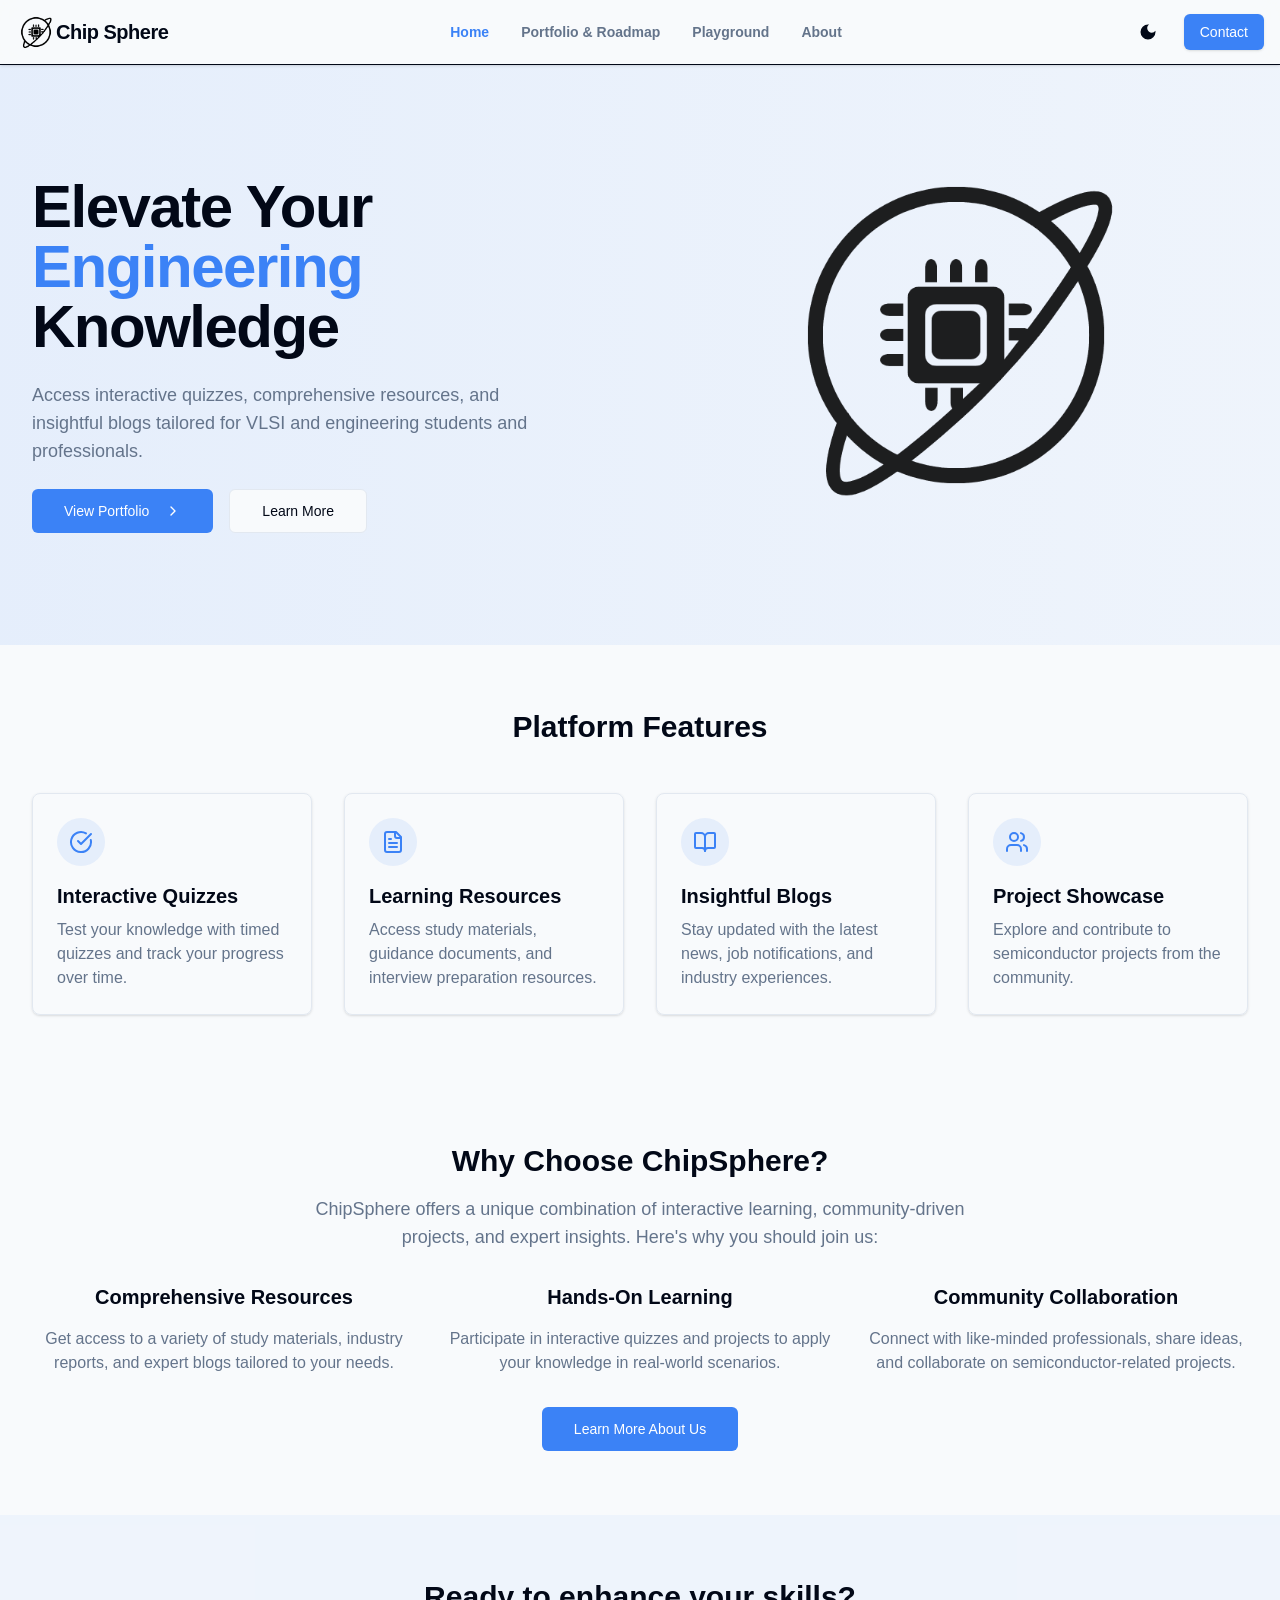
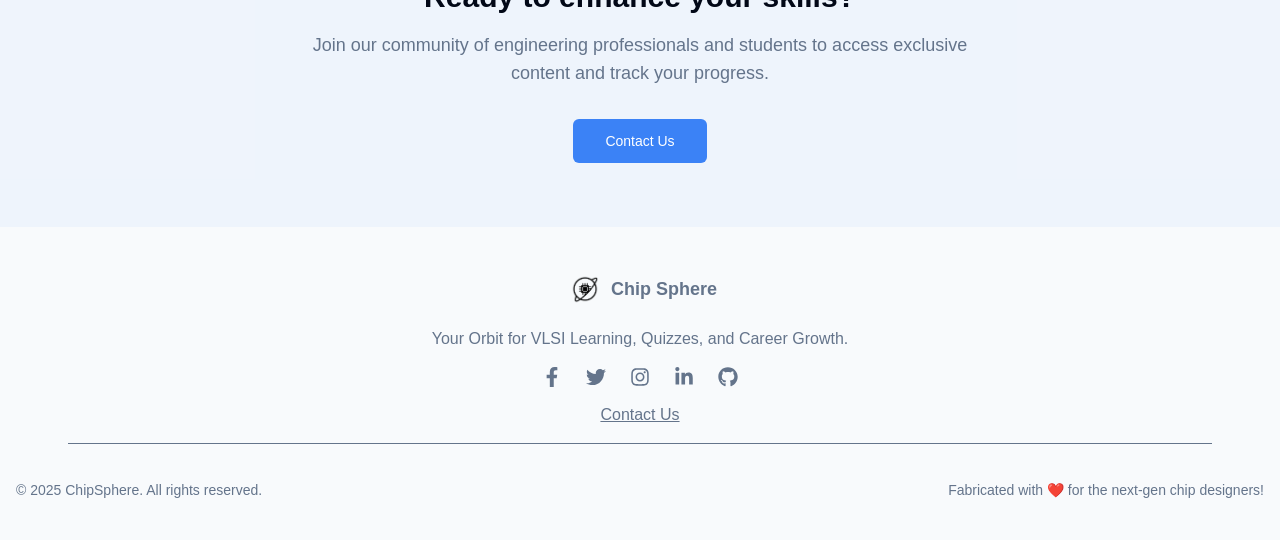
==== commit 594a30d3: "Fix navbar styling consistency across all pages and enforce EDA Playground side-by-side editor view " ====
--- a/index.html
+++ b/index.html
@@ -1,6 +1,26 @@
-<!DOCTYPE html><html lang="en"><head><meta charSet="utf-8"/><meta name="viewport" content="width=device-width, initial-scale=1"/><link rel="preload" href="_next/static/media/569ce4b8f30dc480-s.p.woff2" as="font" crossorigin="" type="font/woff2"/><link rel="preload" href="_next/static/media/93f479601ee12b01-s.p.woff2" as="font" crossorigin="" type="font/woff2"/><link rel="preload" as="image" href="logo_dark.png"/><link rel="preload" as="image" href="logo_dark.png"/><link rel="preload" as="image" href="logo_dark.png"/><link rel="stylesheet" href="style.css"/><link rel="stylesheet" href="_next/static/css/aac1193f8ad89e7d.css" data-precedence="next"/><link rel="preload" as="script" fetchPriority="low" href="_next/static/chunks/webpack-6522cab6ee8df64d.js"/><meta name="next-size-adjust" content=""/><title>Chip Shpere</title><meta name="description" content="VLSI notebook"/><link rel="icon" href="favicon.ico" type="image/x-icon" sizes="500x500"/><script>document.querySelectorAll('body link[rel="icon"], body link[rel="apple-touch-icon"]').forEach(el => document.head.appendChild(el))</script></head><body class="__variable_5cfdac __variable_9a8899 antialiased overflow-y-auto custom-scroll"><div class="jsx-169be7203678d541 fixed top-4 right-4 z-[9999]"><section aria-label="Notifications alt+T" tabindex="-1" aria-live="polite" aria-relevant="additions text" aria-atomic="false"></section></div> <header class="sticky top-0 z-50 w-full transition-all duration-200 bg-transparent"><div class="container mx-auto flex h-16 items-center justify-between px-2 lg:px-[4rem]"><div class="flex items-center"><a class="flex items-center space-x-2" href="index.html"><div class="h-9 w-9 md:h-11 md:w-11 flex items-center justify-center"><img alt="Logo" width="42" height="42" decoding="async" data-nimg="1" style="color:transparent" id="site-logo" src="logo_dark.png"/></div><span class="font-bold text-xl">Chip Sphere</span></a></div><nav class="hidden md:flex items-center space-x-6">
-        <a class="text-[0.875rem] font-bold transition-colors hover:text-primary text-primary" href="index.html">Home</a>
-        <a class="text-[0.875rem] font-bold transition-colors hover:text-primary text-muted-foreground" href="portfolio.html">Portfolio &amp; Roadmap</a>
-        <a class="text-[0.875rem] font-bold transition-colors hover:text-primary text-muted-foreground" href="playground.html">Playground</a>
-        <a class="text-[0.875rem] font-bold transition-colors hover:text-primary text-muted-foreground" href="about.html">About</a>
-      </nav><div class="flex items-center space-x-4"><button class="inline-flex items-center justify-center gap-2 whitespace-nowrap rounded-md text-sm font-medium ring-offset-background transition-colors focus-visible:outline-none focus-visible:ring-2 focus-visible:ring-ring focus-visible:ring-offset-2 disabled:pointer-events-none disabled:opacity-50 [&amp;_svg]:pointer-events-none [&amp;_svg]:size-4 [&amp;_svg]:shrink-0 hover:bg-accent hover:text-accent-foreground h-10 w-10 cursor-pointer" aria-label="Toggle Theme" id="theme-toggle-btn"><svg stroke="currentColor" fill="currentColor" stroke-width="0" viewBox="0 0 24 24" class="h-5 w-5" height="1em" width="1em" xmlns="http://www.w3.org/2000/svg"><path fill="none" d="M0 0h24v24H0z"></path><path d="M12 3a9 9 0 1 0 9 9c0-.46-.04-.92-.1-1.36a5.389 5.389 0 0 1-4.4 2.26 5.403 5.403 0 0 1-3.14-9.8c-.44-.06-.9-.1-1.36-.1z"></path></svg></button><div class="hidden sm:flex items-center space-x-2"><a class="inline-flex items-center justify-center gap-2 whitespace-nowrap text-sm font-medium ring-offset-background focus-visible:outline-none focus-visible:ring-2 focus-visible:ring-ring focus-visible:ring-offset-2 disabled:pointer-events-none disabled:opacity-50 [&amp;_svg]:pointer-events-none [&amp;_svg]:size-4 [&amp;_svg]:shrink-0 bg-primary text-white h-9 rounded-md px-3 hover:bg-primary/90 transition-colors" href="about.html#contact">Contact</a></div><button class="inline-flex items-center justify-center gap-2 whitespace-nowrap rounded-md text-sm font-medium ring-offset-background transition-colors focus-visible:outline-none focus-visible:ring-2 focus-visible:ring-ring focus-visible:ring-offset-2 disabled:pointer-events-none disabled:opacity-50 [&amp;_svg]:pointer-events-none [&amp;_svg]:size-4 [&amp;_svg]:shrink-0 hover:bg-accent hover:text-accent-foreground md:hidden h-8 w-8" aria-label="Open Menu" type="button" aria-haspopup="dialog" aria-expanded="false" aria-controls="radix-«R7nb»" data-state="closed"><svg xmlns="http://www.w3.org/2000/svg" width="24" height="24" viewBox="0 0 24 24" fill="none" stroke="currentColor" stroke-width="2" stroke-linecap="round" stroke-linejoin="round" class="lucide lucide-menu h-4 w-4" aria-hidden="true"><path d="M4 12h16"></path><path d="M4 18h16"></path><path d="M4 6h16"></path></svg></button></div></div></header><!--$--><div class="min-h-screen flex flex-col"><main class="flex-grow"><section class="flex items-center justify-center text-center sm:text-left h-[100vh] sm:h-full bg-gradient-to-r from-primary/10 to-primary/5 pb-40 sm:py-20 px-4 sm:px-6 lg:px-8" ><div class="max-w-7xl mx-auto"><div class="grid grid-cols-1 md:grid-cols-2 gap-12 items-center"><div class="space-y-6" ><h1 class="text-5xl font-semibold lg:text-6xl lg:font-bold sm:tracking-tight">Elevate Your <span class="text-primary">Engineering</span> Knowledge</h1><p class="text-lg text-muted-foreground max-w-lg">Access interactive quizzes, comprehensive resources, and insightful blogs tailored for VLSI and engineering students and professionals.</p><div class="flex flex-wrap gap-4 justify-center sm:justify-normal" ><div ><a class="inline-flex items-center justify-center gap-2 whitespace-nowrap text-sm font-medium ring-offset-background transition-colors focus-visible:outline-none focus-visible:ring-2 focus-visible:ring-ring focus-visible:ring-offset-2 disabled:pointer-events-none disabled:opacity-50 [&amp;_svg]:pointer-events-none [&amp;_svg]:size-4 [&amp;_svg]:shrink-0 bg-primary text-white hover:bg-primary/90 h-11 rounded-md px-8" href="portfolio.html">View Portfolio <svg xmlns="http://www.w3.org/2000/svg" width="24" height="24" viewBox="0 0 24 24" fill="none" stroke="currentColor" stroke-width="2" stroke-linecap="round" stroke-linejoin="round" class="lucide lucide-chevron-right ml-2 h-4 w-4" aria-hidden="true"><path d="m9 18 6-6-6-6"></path></svg></a></div><div ><a class="inline-flex items-center justify-center gap-2 whitespace-nowrap text-sm font-medium ring-offset-background transition-colors focus-visible:outline-none focus-visible:ring-2 focus-visible:ring-ring focus-visible:ring-offset-2 disabled:pointer-events-none disabled:opacity-50 [&amp;_svg]:pointer-events-none [&amp;_svg]:size-4 [&amp;_svg]:shrink-0 border border-input bg-background hover:bg-accent hover:text-accent-foreground h-11 rounded-md px-8" href="about.html">Learn More</a></div></div></div><div class="hidden items-center pb-10 justify-center sm:flex opacity-88" ><img alt="Logo" width="380" height="380" decoding="async" data-nimg="1" style="color:transparent" id="site-logo" src="logo_dark.png"/></div></div></div></section><section class="py-16 px-4 sm:px-6 lg:px-8 bg-background"><div class="max-w-7xl mx-auto"><h2 class="text-3xl font-bold text-center mb-12" >Platform Features</h2><div class="grid grid-cols-1 md:grid-cols-2 lg:grid-cols-4 gap-8"><div class="bg-card rounded-lg p-6 shadow-sm border border-border hover:shadow-md transition-shadow" ><div class="h-12 w-12 bg-primary/10 rounded-full flex items-center justify-center mb-4"><svg xmlns="http://www.w3.org/2000/svg" width="24" height="24" viewBox="0 0 24 24" fill="none" stroke="currentColor" stroke-width="2" stroke-linecap="round" stroke-linejoin="round" class="lucide lucide-circle-check-big h-6 w-6 text-primary" aria-hidden="true"><path d="M21.801 10A10 10 0 1 1 17 3.335"></path><path d="m9 11 3 3L22 4"></path></svg></div><h3 class="text-xl font-semibold mb-2">Interactive Quizzes</h3><p class="text-muted-foreground">Test your knowledge with timed quizzes and track your progress over time.</p></div><div class="bg-card rounded-lg p-6 shadow-sm border border-border hover:shadow-md transition-shadow" ><div class="h-12 w-12 bg-primary/10 rounded-full flex items-center justify-center mb-4"><svg xmlns="http://www.w3.org/2000/svg" width="24" height="24" viewBox="0 0 24 24" fill="none" stroke="currentColor" stroke-width="2" stroke-linecap="round" stroke-linejoin="round" class="lucide lucide-file-text h-6 w-6 text-primary" aria-hidden="true"><path d="M15 2H6a2 2 0 0 0-2 2v16a2 2 0 0 0 2 2h12a2 2 0 0 0 2-2V7Z"></path><path d="M14 2v4a2 2 0 0 0 2 2h4"></path><path d="M10 9H8"></path><path d="M16 13H8"></path><path d="M16 17H8"></path></svg></div><h3 class="text-xl font-semibold mb-2">Learning Resources</h3><p class="text-muted-foreground">Access study materials, guidance documents, and interview preparation resources.</p></div><div class="bg-card rounded-lg p-6 shadow-sm border border-border hover:shadow-md transition-shadow" ><div class="h-12 w-12 bg-primary/10 rounded-full flex items-center justify-center mb-4"><svg xmlns="http://www.w3.org/2000/svg" width="24" height="24" viewBox="0 0 24 24" fill="none" stroke="currentColor" stroke-width="2" stroke-linecap="round" stroke-linejoin="round" class="lucide lucide-book-open h-6 w-6 text-primary" aria-hidden="true"><path d="M12 7v14"></path><path d="M3 18a1 1 0 0 1-1-1V4a1 1 0 0 1 1-1h5a4 4 0 0 1 4 4 4 4 0 0 1 4-4h5a1 1 0 0 1 1 1v13a1 1 0 0 1-1 1h-6a3 3 0 0 0-3 3 3 3 0 0 0-3-3z"></path></svg></div><h3 class="text-xl font-semibold mb-2">Insightful Blogs</h3><p class="text-muted-foreground">Stay updated with the latest news, job notifications, and industry experiences.</p></div><div class="bg-card rounded-lg p-6 shadow-sm border border-border hover:shadow-md transition-shadow" ><div class="h-12 w-12 bg-primary/10 rounded-full flex items-center justify-center mb-4"><svg xmlns="http://www.w3.org/2000/svg" width="24" height="24" viewBox="0 0 24 24" fill="none" stroke="currentColor" stroke-width="2" stroke-linecap="round" stroke-linejoin="round" class="lucide lucide-users h-6 w-6 text-primary" aria-hidden="true"><path d="M16 21v-2a4 4 0 0 0-4-4H6a4 4 0 0 0-4 4v2"></path><path d="M16 3.128a4 4 0 0 1 0 7.744"></path><path d="M22 21v-2a4 4 0 0 0-3-3.87"></path><circle cx="9" cy="7" r="4"></circle></svg></div><h3 class="text-xl font-semibold mb-2">Project Showcase</h3><p class="text-muted-foreground">Explore and contribute to semiconductor projects from the community.</p></div></div></div></section><section class="py-16 px-4 sm:px-6 lg:px-8"><div class="max-w-7xl mx-auto text-center"><h2 class="text-3xl font-bold mb-4" >Why Choose ChipSphere?</h2><p class="text-lg text-muted-foreground max-w-2xl mx-auto mb-8" >ChipSphere offers a unique combination of interactive learning, community-driven projects, and expert insights. Here&#x27;s why you should join us:</p><div class="grid grid-cols-1 md:grid-cols-2 lg:grid-cols-3 gap-8"><div class="space-y-4" ><h3 class="text-xl font-semibold">Comprehensive Resources</h3><p class="text-muted-foreground">Get access to a variety of study materials, industry reports, and expert blogs tailored to your needs.</p></div><div class="space-y-4" ><h3 class="text-xl font-semibold">Hands-On Learning</h3><p class="text-muted-foreground">Participate in interactive quizzes and projects to apply your knowledge in real-world scenarios.</p></div><div class="space-y-4" ><h3 class="text-xl font-semibold">Community Collaboration</h3><p class="text-muted-foreground">Connect with like-minded professionals, share ideas, and collaborate on semiconductor-related projects.</p></div></div><div class="mt-8" ><div tabindex="0"><a class="inline-flex items-center justify-center gap-2 whitespace-nowrap text-sm font-medium ring-offset-background transition-colors focus-visible:outline-none focus-visible:ring-2 focus-visible:ring-ring focus-visible:ring-offset-2 disabled:pointer-events-none disabled:opacity-50 [&amp;_svg]:pointer-events-none [&amp;_svg]:size-4 [&amp;_svg]:shrink-0 bg-primary text-white hover:bg-primary/90 h-11 rounded-md px-8" href="about.html">Learn More About Us</a></div></div></div></section><section class="py-16 px-4 sm:px-6 lg:px-8 bg-primary/5"><div class="max-w-7xl mx-auto text-center" ><h2 class="text-3xl font-bold mb-4">Ready to enhance your skills?</h2><p class="text-lg text-muted-foreground max-w-2xl mx-auto mb-8">Join our community of engineering professionals and students to access exclusive content and track your progress.</p><div tabindex="0"><a class="inline-flex items-center justify-center gap-2 whitespace-nowrap text-sm font-medium ring-offset-background transition-colors focus-visible:outline-none focus-visible:ring-2 focus-visible:ring-ring focus-visible:ring-offset-2 disabled:pointer-events-none disabled:opacity-50 [&amp;_svg]:pointer-events-none [&amp;_svg]:size-4 [&amp;_svg]:shrink-0 bg-primary text-white hover:bg-primary/90 h-11 rounded-md px-8" href="about.html#contact">Contact Us</a></div></div></section></main></div><!--$--><!--/$--><!--$--><!--/$--><!--/$--><footer class="bg-secondaryBackground text-center text-muted-foreground py-10 px-4"><div class="max-w-screen-xl mx-auto space-y-4"><a class="flex items-center justify-center space-x-1" href="index.html"><div class="h-9 w-9 md:h-11 md:w-11  flex items-center justify-center"><img alt="Logo" width="30" height="30" decoding="async" data-nimg="1" style="color:transparent" id="site-logo" src="logo_dark.png"/></div><span class="font-semibold text-lg ">Chip Sphere</span></a><p>Your Orbit for VLSI Learning, Quizzes, and Career Growth.</p><div class="flex justify-center space-x-6 text-xl"><a href="https://www.linkedin.com/company/chipsphere"><svg stroke="currentColor" fill="currentColor" stroke-width="0" viewBox="0 0 320 512" height="1em" width="1em" xmlns="http://www.w3.org/2000/svg"><path d="M279.14 288l14.22-92.66h-88.91v-60.13c0-25.35 12.42-50.06 52.24-50.06h40.42V6.26S260.43 0 225.36 0c-73.22 0-121.08 44.38-121.08 124.72v70.62H22.89V288h81.39v224h100.17V288z"></path></svg></a><a href="index.html#"><svg stroke="currentColor" fill="currentColor" stroke-width="0" viewBox="0 0 512 512" height="1em" width="1em" xmlns="http://www.w3.org/2000/svg"><path d="M459.37 151.716c.325 4.548.325 9.097.325 13.645 0 138.72-105.583 298.558-298.558 298.558-59.452 0-114.68-17.219-161.137-47.106 8.447.974 16.568 1.299 25.34 1.299 49.055 0 94.213-16.568 130.274-44.832-46.132-.975-84.792-31.188-98.112-72.772 6.498.974 12.995 1.624 19.818 1.624 9.421 0 18.843-1.3 27.614-3.573-48.081-9.747-84.143-51.98-84.143-102.985v-1.299c13.969 7.797 30.214 12.67 47.431 13.319-28.264-18.843-46.781-51.005-46.781-87.391 0-19.492 5.197-37.36 14.294-52.954 51.655 63.675 129.3 105.258 216.365 109.807-1.624-7.797-2.599-15.918-2.599-24.04 0-57.828 46.782-104.934 104.934-104.934 30.213 0 57.502 12.67 76.67 33.137 23.715-4.548 46.456-13.32 66.599-25.34-7.798 24.366-24.366 44.833-46.132 57.827 21.117-2.273 41.584-8.122 60.426-16.243-14.292 20.791-32.161 39.308-52.628 54.253z"></path></svg></a><a href="index.html#"><svg stroke="currentColor" fill="currentColor" stroke-width="0" viewBox="0 0 448 512" height="1em" width="1em" xmlns="http://www.w3.org/2000/svg"><path d="M224.1 141c-63.6 0-114.9 51.3-114.9 114.9s51.3 114.9 114.9 114.9S339 319.5 339 255.9 287.7 141 224.1 141zm0 189.6c-41.1 0-74.7-33.5-74.7-74.7s33.5-74.7 74.7-74.7 74.7 33.5 74.7 74.7-33.6 74.7-74.7 74.7zm146.4-194.3c0 14.9-12 26.8-26.8 26.8-14.9 0-26.8-12-26.8-26.8s12-26.8 26.8-26.8 26.8 12 26.8 26.8zm76.1 27.2c-1.7-35.9-9.9-67.7-36.2-93.9-26.2-26.2-58-34.4-93.9-36.2-37-2.1-147.9-2.1-184.9 0-35.8 1.7-67.6 9.9-93.9 36.1s-34.4 58-36.2 93.9c-2.1 37-2.1 147.9 0 184.9 1.7 35.9 9.9 67.7 36.2 93.9s58 34.4 93.9 36.2c37 2.1 147.9 2.1 184.9 0 35.9-1.7 67.7-9.9 93.9-36.2 26.2-26.2 34.4-58 36.2-93.9 2.1-37 2.1-147.8 0-184.8zM398.8 388c-7.8 19.6-22.9 34.7-42.6 42.6-29.5 11.7-99.5 9-132.1 9s-102.7 2.6-132.1-9c-19.6-7.8-34.7-22.9-42.6-42.6-11.7-29.5-9-99.5-9-132.1s-2.6-102.7 9-132.1c7.8-19.6 22.9-34.7 42.6-42.6 29.5-11.7 99.5-9 132.1-9s102.7-2.6 132.1 9c19.6 7.8 34.7 22.9 42.6 42.6 11.7 29.5 9 99.5 9 132.1s2.7 102.7-9 132.1z"></path></svg></a><a href="index.html#"><svg stroke="currentColor" fill="currentColor" stroke-width="0" viewBox="0 0 448 512" height="1em" width="1em" xmlns="http://www.w3.org/2000/svg"><path d="M100.28 448H7.4V148.9h92.88zM53.79 108.1C24.09 108.1 0 83.5 0 53.8a53.79 53.79 0 0 1 107.58 0c0 29.7-24.1 54.3-53.79 54.3zM447.9 448h-92.68V302.4c0-34.7-.7-79.2-48.29-79.2-48.29 0-55.69 37.7-55.69 76.7V448h-92.78V148.9h89.08v40.8h1.3c12.4-23.5 42.69-48.3 87.88-48.3 94 0 111.28 61.9 111.28 142.3V448z"></path></svg></a><a href="index.html#"><svg stroke="currentColor" fill="currentColor" stroke-width="0" viewBox="0 0 496 512" height="1em" width="1em" xmlns="http://www.w3.org/2000/svg"><path d="M165.9 397.4c0 2-2.3 3.6-5.2 3.6-3.3.3-5.6-1.3-5.6-3.6 0-2 2.3-3.6 5.2-3.6 3-.3 5.6 1.3 5.6 3.6zm-31.1-4.5c-.7 2 1.3 4.3 4.3 4.9 2.6 1 5.6 0 6.2-2s-1.3-4.3-4.3-5.2c-2.6-.7-5.5.3-6.2 2.3zm44.2-1.7c-2.9.7-4.9 2.6-4.6 4.9.3 2 2.9 3.3 5.9 2.6 2.9-.7 4.9-2.6 4.6-4.6-.3-1.9-3-3.2-5.9-2.9zM244.8 8C106.1 8 0 113.3 0 252c0 110.9 69.8 205.8 169.5 239.2 12.8 2.3 17.3-5.6 17.3-12.1 0-6.2-.3-40.4-.3-61.4 0 0-70 15-84.7-29.8 0 0-11.4-29.1-27.8-36.6 0 0-22.9-15.7 1.6-15.4 0 0 24.9 2 38.6 25.8 21.9 38.6 58.6 27.5 72.9 20.9 2.3-16 8.8-27.1 16-33.7-55.9-6.2-112.3-14.3-112.3-110.5 0-27.5 7.6-41.3 23.6-58.9-2.6-6.5-11.1-33.3 2.6-67.9 20.9-6.5 69 27 69 27 20-5.6 41.5-8.5 62.8-8.5s42.8 2.9 62.8 8.5c0 0 48.1-33.6 69-27 13.7 34.7 5.2 61.4 2.6 67.9 16 17.7 25.8 31.5 25.8 58.9 0 96.5-58.9 104.2-114.8 110.5 9.2 7.9 17 22.9 17 46.4 0 33.7-.3 75.4-.3 83.6 0 6.5 4.6 14.4 17.3 12.1C428.2 457.8 496 362.9 496 252 496 113.3 383.5 8 244.8 8zM97.2 352.9c-1.3 1-1 3.3.7 5.2 1.6 1.6 3.9 2.3 5.2 1 1.3-1 1-3.3-.7-5.2-1.6-1.6-3.9-2.3-5.2-1zm-10.8-8.1c-.7 1.3.3 2.9 2.3 3.9 1.6 1 3.6.7 4.3-.7.7-1.3-.3-2.9-2.3-3.9-2-.6-3.6-.3-4.3.7zm32.4 35.6c-1.6 1.3-1 4.3 1.3 6.2 2.3 2.3 5.2 2.6 6.5 1 1.3-1.3.7-4.3-1.3-6.2-2.2-2.3-5.2-2.6-6.5-1zm-11.4-14.7c-1.6 1-1.6 3.6 0 5.9 1.6 2.3 4.3 3.3 5.6 2.3 1.6-1.3 1.6-3.9 0-6.2-1.4-2.3-4-3.3-5.6-2z"></path></svg></a></div><a href="about.html#contact"><p class="underline cursor-pointer">Contact Us</p></a><hr class="my-4 border-muted-foreground w-11/12 mx-auto"/><div class="flex flex-col sm:flex-row justify-between items-center text-sm pt-5 "><p>© 2025 ChipSphere. All rights reserved.</p><p class="mt-2 sm:mt-0">Fabricated with <span>❤️</span> for the next-gen chip designers!</p></div></div></footer>+<!DOCTYPE html><html lang="en"><head><meta charSet="utf-8"/><meta name="viewport" content="width=device-width, initial-scale=1"/><link rel="preload" href="_next/static/media/569ce4b8f30dc480-s.p.woff2" as="font" crossorigin="" type="font/woff2"/><link rel="preload" href="_next/static/media/93f479601ee12b01-s.p.woff2" as="font" crossorigin="" type="font/woff2"/><link rel="preload" as="image" href="logo_dark.png"/><link rel="preload" as="image" href="logo_dark.png"/><link rel="preload" as="image" href="logo_dark.png"/><link rel="stylesheet" href="style.css"/><link rel="stylesheet" href="_next/static/css/aac1193f8ad89e7d.css" data-precedence="next"/><link rel="preload" as="script" fetchPriority="low" href="_next/static/chunks/webpack-6522cab6ee8df64d.js"/><meta name="next-size-adjust" content=""/><title>Chip Shpere</title><meta name="description" content="VLSI notebook"/><link rel="icon" href="favicon.ico" type="image/x-icon" sizes="500x500"/><script>document.querySelectorAll('body link[rel="icon"], body link[rel="apple-touch-icon"]').forEach(el => document.head.appendChild(el))</script></head><body class="__variable_5cfdac __variable_9a8899 antialiased overflow-y-auto custom-scroll"><div class="jsx-169be7203678d541 fixed top-4 right-4 z-[9999]"><section aria-label="Notifications alt+T" tabindex="-1" aria-live="polite" aria-relevant="additions text" aria-atomic="false"></section></div> <header class="sticky top-0 z-50 w-full transition-all duration-200 bg-background/80 backdrop-blur-md border-b border-border/40 shadow-sm">
+    <div class="container mx-auto flex h-16 items-center justify-between px-4 lg:px-12">
+      <div class="flex items-center">
+        <a class="flex items-center space-x-2.5" href="index.html">
+          <div class="h-10 w-10 flex items-center justify-center">
+            <img id="site-logo" alt="Logo" width="38" height="38" src="logo_dark.png"/>
+          </div>
+          <span class="font-bold text-xl tracking-tight">Chip Sphere</span>
+        </a>
+      </div>
+      <nav class="hidden md:flex items-center">
+        <a class="nav-link-item transition-colors hover:text-primary text-primary font-bold" href="index.html">Home</a>
+        <a class="nav-link-item transition-colors hover:text-primary text-muted-foreground" href="portfolio.html">Portfolio &amp; Roadmap</a>
+        <a class="nav-link-item transition-colors hover:text-primary text-muted-foreground" href="playground.html">Playground</a>
+        <a class="nav-link-item transition-colors hover:text-primary text-muted-foreground" href="about.html">About</a>
+      </nav>
+      <div class="flex items-center space-x-4">
+        <button id="theme-toggle-btn" class="inline-flex items-center justify-center gap-2 whitespace-nowrap rounded-md text-sm font-medium transition-colors hover:bg-accent hover:text-accent-foreground h-10 w-10 cursor-pointer" aria-label="Toggle Theme">
+          <svg stroke="currentColor" fill="currentColor" stroke-width="0" viewBox="0 0 24 24" class="h-5 w-5" xmlns="http://www.w3.org/2000/svg"><path fill="none" d="M0 0h24v24H0z"></path><path d="M12 3a9 9 0 1 0 9 9c0-.46-.04-.92-.1-1.36a5.389 5.389 0 0 1-4.4 2.26 5.403 5.403 0 0 1-3.14-9.8c-.44-.06-.9-.1-1.36-.1z"></path></svg>
+        </button>
+        <div class="hidden sm:flex items-center space-x-2">
+          <a class="inline-flex items-center justify-center text-sm font-medium bg-primary text-white h-9 rounded-md px-4 hover:bg-primary/90 transition-colors shadow-sm" href="about.html#contact">Contact</a>
+        </div>
+      </div>
+    </div>
+  </header><!--$--><div class="min-h-screen flex flex-col"><main class="flex-grow"><section class="flex items-center justify-center text-center sm:text-left h-[100vh] sm:h-full bg-gradient-to-r from-primary/10 to-primary/5 pb-40 sm:py-20 px-4 sm:px-6 lg:px-8" ><div class="max-w-7xl mx-auto"><div class="grid grid-cols-1 md:grid-cols-2 gap-12 items-center"><div class="space-y-6" ><h1 class="text-5xl font-semibold lg:text-6xl lg:font-bold sm:tracking-tight">Elevate Your <span class="text-primary">Engineering</span> Knowledge</h1><p class="text-lg text-muted-foreground max-w-lg">Access interactive quizzes, comprehensive resources, and insightful blogs tailored for VLSI and engineering students and professionals.</p><div class="flex flex-wrap gap-4 justify-center sm:justify-normal" ><div ><a class="inline-flex items-center justify-center gap-2 whitespace-nowrap text-sm font-medium ring-offset-background transition-colors focus-visible:outline-none focus-visible:ring-2 focus-visible:ring-ring focus-visible:ring-offset-2 disabled:pointer-events-none disabled:opacity-50 [&amp;_svg]:pointer-events-none [&amp;_svg]:size-4 [&amp;_svg]:shrink-0 bg-primary text-white hover:bg-primary/90 h-11 rounded-md px-8" href="portfolio.html">View Portfolio <svg xmlns="http://www.w3.org/2000/svg" width="24" height="24" viewBox="0 0 24 24" fill="none" stroke="currentColor" stroke-width="2" stroke-linecap="round" stroke-linejoin="round" class="lucide lucide-chevron-right ml-2 h-4 w-4" aria-hidden="true"><path d="m9 18 6-6-6-6"></path></svg></a></div><div ><a class="inline-flex items-center justify-center gap-2 whitespace-nowrap text-sm font-medium ring-offset-background transition-colors focus-visible:outline-none focus-visible:ring-2 focus-visible:ring-ring focus-visible:ring-offset-2 disabled:pointer-events-none disabled:opacity-50 [&amp;_svg]:pointer-events-none [&amp;_svg]:size-4 [&amp;_svg]:shrink-0 border border-input bg-background hover:bg-accent hover:text-accent-foreground h-11 rounded-md px-8" href="about.html">Learn More</a></div></div></div><div class="hidden items-center pb-10 justify-center sm:flex opacity-88" ><img alt="Logo" width="380" height="380" decoding="async" data-nimg="1" style="color:transparent" id="site-logo" src="logo_dark.png"/></div></div></div></section><section class="py-16 px-4 sm:px-6 lg:px-8 bg-background"><div class="max-w-7xl mx-auto"><h2 class="text-3xl font-bold text-center mb-12" >Platform Features</h2><div class="grid grid-cols-1 md:grid-cols-2 lg:grid-cols-4 gap-8"><div class="bg-card rounded-lg p-6 shadow-sm border border-border hover:shadow-md transition-shadow" ><div class="h-12 w-12 bg-primary/10 rounded-full flex items-center justify-center mb-4"><svg xmlns="http://www.w3.org/2000/svg" width="24" height="24" viewBox="0 0 24 24" fill="none" stroke="currentColor" stroke-width="2" stroke-linecap="round" stroke-linejoin="round" class="lucide lucide-circle-check-big h-6 w-6 text-primary" aria-hidden="true"><path d="M21.801 10A10 10 0 1 1 17 3.335"></path><path d="m9 11 3 3L22 4"></path></svg></div><h3 class="text-xl font-semibold mb-2">Interactive Quizzes</h3><p class="text-muted-foreground">Test your knowledge with timed quizzes and track your progress over time.</p></div><div class="bg-card rounded-lg p-6 shadow-sm border border-border hover:shadow-md transition-shadow" ><div class="h-12 w-12 bg-primary/10 rounded-full flex items-center justify-center mb-4"><svg xmlns="http://www.w3.org/2000/svg" width="24" height="24" viewBox="0 0 24 24" fill="none" stroke="currentColor" stroke-width="2" stroke-linecap="round" stroke-linejoin="round" class="lucide lucide-file-text h-6 w-6 text-primary" aria-hidden="true"><path d="M15 2H6a2 2 0 0 0-2 2v16a2 2 0 0 0 2 2h12a2 2 0 0 0 2-2V7Z"></path><path d="M14 2v4a2 2 0 0 0 2 2h4"></path><path d="M10 9H8"></path><path d="M16 13H8"></path><path d="M16 17H8"></path></svg></div><h3 class="text-xl font-semibold mb-2">Learning Resources</h3><p class="text-muted-foreground">Access study materials, guidance documents, and interview preparation resources.</p></div><div class="bg-card rounded-lg p-6 shadow-sm border border-border hover:shadow-md transition-shadow" ><div class="h-12 w-12 bg-primary/10 rounded-full flex items-center justify-center mb-4"><svg xmlns="http://www.w3.org/2000/svg" width="24" height="24" viewBox="0 0 24 24" fill="none" stroke="currentColor" stroke-width="2" stroke-linecap="round" stroke-linejoin="round" class="lucide lucide-book-open h-6 w-6 text-primary" aria-hidden="true"><path d="M12 7v14"></path><path d="M3 18a1 1 0 0 1-1-1V4a1 1 0 0 1 1-1h5a4 4 0 0 1 4 4 4 4 0 0 1 4-4h5a1 1 0 0 1 1 1v13a1 1 0 0 1-1 1h-6a3 3 0 0 0-3 3 3 3 0 0 0-3-3z"></path></svg></div><h3 class="text-xl font-semibold mb-2">Insightful Blogs</h3><p class="text-muted-foreground">Stay updated with the latest news, job notifications, and industry experiences.</p></div><div class="bg-card rounded-lg p-6 shadow-sm border border-border hover:shadow-md transition-shadow" ><div class="h-12 w-12 bg-primary/10 rounded-full flex items-center justify-center mb-4"><svg xmlns="http://www.w3.org/2000/svg" width="24" height="24" viewBox="0 0 24 24" fill="none" stroke="currentColor" stroke-width="2" stroke-linecap="round" stroke-linejoin="round" class="lucide lucide-users h-6 w-6 text-primary" aria-hidden="true"><path d="M16 21v-2a4 4 0 0 0-4-4H6a4 4 0 0 0-4 4v2"></path><path d="M16 3.128a4 4 0 0 1 0 7.744"></path><path d="M22 21v-2a4 4 0 0 0-3-3.87"></path><circle cx="9" cy="7" r="4"></circle></svg></div><h3 class="text-xl font-semibold mb-2">Project Showcase</h3><p class="text-muted-foreground">Explore and contribute to semiconductor projects from the community.</p></div></div></div></section><section class="py-16 px-4 sm:px-6 lg:px-8"><div class="max-w-7xl mx-auto text-center"><h2 class="text-3xl font-bold mb-4" >Why Choose ChipSphere?</h2><p class="text-lg text-muted-foreground max-w-2xl mx-auto mb-8" >ChipSphere offers a unique combination of interactive learning, community-driven projects, and expert insights. Here&#x27;s why you should join us:</p><div class="grid grid-cols-1 md:grid-cols-2 lg:grid-cols-3 gap-8"><div class="space-y-4" ><h3 class="text-xl font-semibold">Comprehensive Resources</h3><p class="text-muted-foreground">Get access to a variety of study materials, industry reports, and expert blogs tailored to your needs.</p></div><div class="space-y-4" ><h3 class="text-xl font-semibold">Hands-On Learning</h3><p class="text-muted-foreground">Participate in interactive quizzes and projects to apply your knowledge in real-world scenarios.</p></div><div class="space-y-4" ><h3 class="text-xl font-semibold">Community Collaboration</h3><p class="text-muted-foreground">Connect with like-minded professionals, share ideas, and collaborate on semiconductor-related projects.</p></div></div><div class="mt-8" ><div tabindex="0"><a class="inline-flex items-center justify-center gap-2 whitespace-nowrap text-sm font-medium ring-offset-background transition-colors focus-visible:outline-none focus-visible:ring-2 focus-visible:ring-ring focus-visible:ring-offset-2 disabled:pointer-events-none disabled:opacity-50 [&amp;_svg]:pointer-events-none [&amp;_svg]:size-4 [&amp;_svg]:shrink-0 bg-primary text-white hover:bg-primary/90 h-11 rounded-md px-8" href="about.html">Learn More About Us</a></div></div></div></section><section class="py-16 px-4 sm:px-6 lg:px-8 bg-primary/5"><div class="max-w-7xl mx-auto text-center" ><h2 class="text-3xl font-bold mb-4">Ready to enhance your skills?</h2><p class="text-lg text-muted-foreground max-w-2xl mx-auto mb-8">Join our community of engineering professionals and students to access exclusive content and track your progress.</p><div tabindex="0"><a class="inline-flex items-center justify-center gap-2 whitespace-nowrap text-sm font-medium ring-offset-background transition-colors focus-visible:outline-none focus-visible:ring-2 focus-visible:ring-ring focus-visible:ring-offset-2 disabled:pointer-events-none disabled:opacity-50 [&amp;_svg]:pointer-events-none [&amp;_svg]:size-4 [&amp;_svg]:shrink-0 bg-primary text-white hover:bg-primary/90 h-11 rounded-md px-8" href="about.html#contact">Contact Us</a></div></div></section></main></div><!--$--><!--/$--><!--$--><!--/$--><!--/$--><footer class="bg-secondaryBackground text-center text-muted-foreground py-10 px-4"><div class="max-w-screen-xl mx-auto space-y-4"><a class="flex items-center justify-center space-x-1" href="index.html"><div class="h-9 w-9 md:h-11 md:w-11  flex items-center justify-center"><img alt="Logo" width="30" height="30" decoding="async" data-nimg="1" style="color:transparent" id="site-logo" src="logo_dark.png"/></div><span class="font-semibold text-lg ">Chip Sphere</span></a><p>Your Orbit for VLSI Learning, Quizzes, and Career Growth.</p><div class="flex justify-center space-x-6 text-xl"><a href="https://www.linkedin.com/company/chipsphere"><svg stroke="currentColor" fill="currentColor" stroke-width="0" viewBox="0 0 320 512" height="1em" width="1em" xmlns="http://www.w3.org/2000/svg"><path d="M279.14 288l14.22-92.66h-88.91v-60.13c0-25.35 12.42-50.06 52.24-50.06h40.42V6.26S260.43 0 225.36 0c-73.22 0-121.08 44.38-121.08 124.72v70.62H22.89V288h81.39v224h100.17V288z"></path></svg></a><a href="index.html#"><svg stroke="currentColor" fill="currentColor" stroke-width="0" viewBox="0 0 512 512" height="1em" width="1em" xmlns="http://www.w3.org/2000/svg"><path d="M459.37 151.716c.325 4.548.325 9.097.325 13.645 0 138.72-105.583 298.558-298.558 298.558-59.452 0-114.68-17.219-161.137-47.106 8.447.974 16.568 1.299 25.34 1.299 49.055 0 94.213-16.568 130.274-44.832-46.132-.975-84.792-31.188-98.112-72.772 6.498.974 12.995 1.624 19.818 1.624 9.421 0 18.843-1.3 27.614-3.573-48.081-9.747-84.143-51.98-84.143-102.985v-1.299c13.969 7.797 30.214 12.67 47.431 13.319-28.264-18.843-46.781-51.005-46.781-87.391 0-19.492 5.197-37.36 14.294-52.954 51.655 63.675 129.3 105.258 216.365 109.807-1.624-7.797-2.599-15.918-2.599-24.04 0-57.828 46.782-104.934 104.934-104.934 30.213 0 57.502 12.67 76.67 33.137 23.715-4.548 46.456-13.32 66.599-25.34-7.798 24.366-24.366 44.833-46.132 57.827 21.117-2.273 41.584-8.122 60.426-16.243-14.292 20.791-32.161 39.308-52.628 54.253z"></path></svg></a><a href="index.html#"><svg stroke="currentColor" fill="currentColor" stroke-width="0" viewBox="0 0 448 512" height="1em" width="1em" xmlns="http://www.w3.org/2000/svg"><path d="M224.1 141c-63.6 0-114.9 51.3-114.9 114.9s51.3 114.9 114.9 114.9S339 319.5 339 255.9 287.7 141 224.1 141zm0 189.6c-41.1 0-74.7-33.5-74.7-74.7s33.5-74.7 74.7-74.7 74.7 33.5 74.7 74.7-33.6 74.7-74.7 74.7zm146.4-194.3c0 14.9-12 26.8-26.8 26.8-14.9 0-26.8-12-26.8-26.8s12-26.8 26.8-26.8 26.8 12 26.8 26.8zm76.1 27.2c-1.7-35.9-9.9-67.7-36.2-93.9-26.2-26.2-58-34.4-93.9-36.2-37-2.1-147.9-2.1-184.9 0-35.8 1.7-67.6 9.9-93.9 36.1s-34.4 58-36.2 93.9c-2.1 37-2.1 147.9 0 184.9 1.7 35.9 9.9 67.7 36.2 93.9s58 34.4 93.9 36.2c37 2.1 147.9 2.1 184.9 0 35.9-1.7 67.7-9.9 93.9-36.2 26.2-26.2 34.4-58 36.2-93.9 2.1-37 2.1-147.8 0-184.8zM398.8 388c-7.8 19.6-22.9 34.7-42.6 42.6-29.5 11.7-99.5 9-132.1 9s-102.7 2.6-132.1-9c-19.6-7.8-34.7-22.9-42.6-42.6-11.7-29.5-9-99.5-9-132.1s-2.6-102.7 9-132.1c7.8-19.6 22.9-34.7 42.6-42.6 29.5-11.7 99.5-9 132.1-9s102.7-2.6 132.1 9c19.6 7.8 34.7 22.9 42.6 42.6 11.7 29.5 9 99.5 9 132.1s2.7 102.7-9 132.1z"></path></svg></a><a href="index.html#"><svg stroke="currentColor" fill="currentColor" stroke-width="0" viewBox="0 0 448 512" height="1em" width="1em" xmlns="http://www.w3.org/2000/svg"><path d="M100.28 448H7.4V148.9h92.88zM53.79 108.1C24.09 108.1 0 83.5 0 53.8a53.79 53.79 0 0 1 107.58 0c0 29.7-24.1 54.3-53.79 54.3zM447.9 448h-92.68V302.4c0-34.7-.7-79.2-48.29-79.2-48.29 0-55.69 37.7-55.69 76.7V448h-92.78V148.9h89.08v40.8h1.3c12.4-23.5 42.69-48.3 87.88-48.3 94 0 111.28 61.9 111.28 142.3V448z"></path></svg></a><a href="index.html#"><svg stroke="currentColor" fill="currentColor" stroke-width="0" viewBox="0 0 496 512" height="1em" width="1em" xmlns="http://www.w3.org/2000/svg"><path d="M165.9 397.4c0 2-2.3 3.6-5.2 3.6-3.3.3-5.6-1.3-5.6-3.6 0-2 2.3-3.6 5.2-3.6 3-.3 5.6 1.3 5.6 3.6zm-31.1-4.5c-.7 2 1.3 4.3 4.3 4.9 2.6 1 5.6 0 6.2-2s-1.3-4.3-4.3-5.2c-2.6-.7-5.5.3-6.2 2.3zm44.2-1.7c-2.9.7-4.9 2.6-4.6 4.9.3 2 2.9 3.3 5.9 2.6 2.9-.7 4.9-2.6 4.6-4.6-.3-1.9-3-3.2-5.9-2.9zM244.8 8C106.1 8 0 113.3 0 252c0 110.9 69.8 205.8 169.5 239.2 12.8 2.3 17.3-5.6 17.3-12.1 0-6.2-.3-40.4-.3-61.4 0 0-70 15-84.7-29.8 0 0-11.4-29.1-27.8-36.6 0 0-22.9-15.7 1.6-15.4 0 0 24.9 2 38.6 25.8 21.9 38.6 58.6 27.5 72.9 20.9 2.3-16 8.8-27.1 16-33.7-55.9-6.2-112.3-14.3-112.3-110.5 0-27.5 7.6-41.3 23.6-58.9-2.6-6.5-11.1-33.3 2.6-67.9 20.9-6.5 69 27 69 27 20-5.6 41.5-8.5 62.8-8.5s42.8 2.9 62.8 8.5c0 0 48.1-33.6 69-27 13.7 34.7 5.2 61.4 2.6 67.9 16 17.7 25.8 31.5 25.8 58.9 0 96.5-58.9 104.2-114.8 110.5 9.2 7.9 17 22.9 17 46.4 0 33.7-.3 75.4-.3 83.6 0 6.5 4.6 14.4 17.3 12.1C428.2 457.8 496 362.9 496 252 496 113.3 383.5 8 244.8 8zM97.2 352.9c-1.3 1-1 3.3.7 5.2 1.6 1.6 3.9 2.3 5.2 1 1.3-1 1-3.3-.7-5.2-1.6-1.6-3.9-2.3-5.2-1zm-10.8-8.1c-.7 1.3.3 2.9 2.3 3.9 1.6 1 3.6.7 4.3-.7.7-1.3-.3-2.9-2.3-3.9-2-.6-3.6-.3-4.3.7zm32.4 35.6c-1.6 1.3-1 4.3 1.3 6.2 2.3 2.3 5.2 2.6 6.5 1 1.3-1.3.7-4.3-1.3-6.2-2.2-2.3-5.2-2.6-6.5-1zm-11.4-14.7c-1.6 1-1.6 3.6 0 5.9 1.6 2.3 4.3 3.3 5.6 2.3 1.6-1.3 1.6-3.9 0-6.2-1.4-2.3-4-3.3-5.6-2z"></path></svg></a></div><a href="about.html#contact"><p class="underline cursor-pointer">Contact Us</p></a><hr class="my-4 border-muted-foreground w-11/12 mx-auto"/><div class="flex flex-col sm:flex-row justify-between items-center text-sm pt-5 "><p>© 2025 ChipSphere. All rights reserved.</p><p class="mt-2 sm:mt-0">Fabricated with <span>❤️</span> for the next-gen chip designers!</p></div></div></footer>
--- a/style.css
+++ b/style.css
@@ -1,3 +1,29 @@
 @font-face{font-family:Geist;font-style:normal;font-weight:100 900;font-display:swap;src:url(../media/8d697b304b401681-s.woff2) format("woff2");unicode-range:u+0301,u+0400-045f,u+0490-0491,u+04b0-04b1,u+2116}@font-face{font-family:Geist;font-style:normal;font-weight:100 900;font-display:swap;src:url(../media/ba015fad6dcf6784-s.woff2) format("woff2");unicode-range:u+0100-02ba,u+02bd-02c5,u+02c7-02cc,u+02ce-02d7,u+02dd-02ff,u+0304,u+0308,u+0329,u+1d00-1dbf,u+1e00-1e9f,u+1ef2-1eff,u+2020,u+20a0-20ab,u+20ad-20c0,u+2113,u+2c60-2c7f,u+a720-a7ff}@font-face{font-family:Geist;font-style:normal;font-weight:100 900;font-display:swap;src:url(../media/569ce4b8f30dc480-s.p.woff2) format("woff2");unicode-range:u+00??,u+0131,u+0152-0153,u+02bb-02bc,u+02c6,u+02da,u+02dc,u+0304,u+0308,u+0329,u+2000-206f,u+20ac,u+2122,u+2191,u+2193,u+2212,u+2215,u+feff,u+fffd}@font-face{font-family:Geist Fallback;src:local("Arial");ascent-override:95.94%;descent-override:28.16%;line-gap-override:0.00%;size-adjust:104.76%}.__className_5cfdac{font-family:Geist,Geist Fallback;font-style:normal}.__variable_5cfdac{--font-geist-sans:"Geist","Geist Fallback"}@font-face{font-family:Geist Mono;font-style:normal;font-weight:100 900;font-display:swap;src:url(../media/9610d9e46709d722-s.woff2) format("woff2");unicode-range:u+0301,u+0400-045f,u+0490-0491,u+04b0-04b1,u+2116}@font-face{font-family:Geist Mono;font-style:normal;font-weight:100 900;font-display:swap;src:url(../media/747892c23ea88013-s.woff2) format("woff2");unicode-range:u+0100-02ba,u+02bd-02c5,u+02c7-02cc,u+02ce-02d7,u+02dd-02ff,u+0304,u+0308,u+0329,u+1d00-1dbf,u+1e00-1e9f,u+1ef2-1eff,u+2020,u+20a0-20ab,u+20ad-20c0,u+2113,u+2c60-2c7f,u+a720-a7ff}@font-face{font-family:Geist Mono;font-style:normal;font-weight:100 900;font-display:swap;src:url(../media/93f479601ee12b01-s.p.woff2) format("woff2");unicode-range:u+00??,u+0131,u+0152-0153,u+02bb-02bc,u+02c6,u+02da,u+02dc,u+0304,u+0308,u+0329,u+2000-206f,u+20ac,u+2122,u+2191,u+2193,u+2212,u+2215,u+feff,u+fffd}@font-face{font-family:Geist Mono Fallback;src:local("Arial");ascent-override:74.67%;descent-override:21.92%;line-gap-override:0.00%;size-adjust:134.59%}.__className_9a8899{font-family:Geist Mono,Geist Mono Fallback;font-style:normal}.__variable_9a8899{--font-geist-mono:"Geist Mono","Geist Mono Fallback"}
 
-/*! tailwindcss v4.1.7 | MIT License | https://tailwindcss.com */@layer properties{@supports (((-webkit-hyphens:none)) and (not (margin-trim:inline))) or ((-moz-orient:inline) and (not (color:rgb(from red r g b)))){*,::backdrop,:after,:before{--tw-scale-x:1;--tw-scale-y:1;--tw-scale-z:1;--tw-rotate-x:initial;--tw-rotate-y:initial;--tw-rotate-z:initial;--tw-skew-x:initial;--tw-skew-y:initial;--tw-space-y-reverse:0;--tw-space-x-reverse:0;--tw-border-style:solid;--tw-gradient-position:initial;--tw-gradient-from:#0000;--tw-gradient-via:#0000;--tw-gradient-to:#0000;--tw-gradient-stops:initial;--tw-gradient-via-stops:initial;--tw-gradient-from-position:0%;--tw-gradient-via-position:50%;--tw-gradient-to-position:100%;--tw-leading:initial;--tw-font-weight:initial;--tw-tracking:initial;--tw-shadow:0 0 #0000;--tw-shadow-color:initial;--tw-shadow-alpha:100%;--tw-inset-shadow:0 0 #0000;--tw-inset-shadow-color:initial;--tw-inset-shadow-alpha:100%;--tw-ring-color:initial;--tw-ring-shadow:0 0 #0000;--tw-inset-ring-color:initial;--tw-inset-ring-shadow:0 0 #0000;--tw-ring-inset:initial;--tw-ring-offset-width:0px;--tw-ring-offset-color:#fff;--tw-ring-offset-shadow:0 0 #0000;--tw-outline-style:solid;--tw-blur:initial;--tw-brightness:initial;--tw-contrast:initial;--tw-grayscale:initial;--tw-hue-rotate:initial;--tw-invert:initial;--tw-opacity:initial;--tw-saturate:initial;--tw-sepia:initial;--tw-drop-shadow:initial;--tw-drop-shadow-color:initial;--tw-drop-shadow-alpha:100%;--tw-drop-shadow-size:initial;--tw-backdrop-blur:initial;--tw-backdrop-brightness:initial;--tw-backdrop-contrast:initial;--tw-backdrop-grayscale:initial;--tw-backdrop-hue-rotate:initial;--tw-backdrop-invert:initial;--tw-backdrop-opacity:initial;--tw-backdrop-saturate:initial;--tw-backdrop-sepia:initial;--tw-duration:initial;--tw-ease:initial;--tw-translate-x:0;--tw-translate-y:0;--tw-translate-z:0}}}@layer theme{:host,:root{--font-sans:ui-sans-serif,system-ui,sans-serif,"Apple Color Emoji","Segoe UI Emoji","Segoe UI Symbol","Noto Color Emoji";--font-mono:ui-monospace,SFMono-Regular,Menlo,Monaco,Consolas,"Liberation Mono","Courier New",monospace;--color-red-100:oklch(93.6% .032 17.717);--color-red-500:oklch(63.7% .237 25.331);--color-red-600:oklch(57.7% .245 27.325);--color-yellow-500:oklch(79.5% .184 86.047);--color-green-500:oklch(72.3% .219 149.579);--color-green-600:oklch(62.7% .194 149.214);--color-green-700:oklch(52.7% .154 150.069);--color-blue-500:oklch(62.3% .214 259.815);--color-blue-600:oklch(54.6% .245 262.881);--color-blue-700:oklch(48.8% .243 264.376);--color-purple-500:oklch(62.7% .265 303.9);--color-gray-400:oklch(70.7% .022 261.325);--color-gray-500:oklch(55.1% .027 264.364);--color-gray-600:oklch(44.6% .03 256.802);--color-black:#000;--color-white:#fff;--spacing:.25rem;--breakpoint-md:48rem;--breakpoint-xl:80rem;--container-sm:24rem;--container-md:28rem;--container-lg:32rem;--container-2xl:42rem;--container-3xl:48rem;--container-4xl:56rem;--container-7xl:80rem;--text-xs:.75rem;--text-xs--line-height:calc(1/.75);--text-sm:.875rem;--text-sm--line-height:calc(1.25/.875);--text-base:1rem;--text-base--line-height:calc(1.5/1);--text-lg:1.125rem;--text-lg--line-height:calc(1.75/1.125);--text-xl:1.25rem;--text-xl--line-height:calc(1.75/1.25);--text-2xl:1.5rem;--text-2xl--line-height:calc(2/1.5);--text-3xl:1.875rem;--text-3xl--line-height:calc(2.25/1.875);--text-4xl:2.25rem;--text-4xl--line-height:calc(2.5/2.25);--text-5xl:3rem;--text-5xl--line-height:1;--text-6xl:3.75rem;--text-6xl--line-height:1;--font-weight-medium:500;--font-weight-semibold:600;--font-weight-bold:700;--font-weight-extrabold:800;--tracking-tight:-.025em;--tracking-widest:.1em;--leading-relaxed:1.625;--radius-sm:.25rem;--radius-md:.375rem;--radius-lg:.5rem;--radius-xl:.75rem;--radius-2xl:1rem;--ease-in-out:cubic-bezier(.4,0,.2,1);--animate-spin:spin 1s linear infinite;--blur-sm:8px;--blur-md:12px;--default-transition-duration:.15s;--default-transition-timing-function:cubic-bezier(.4,0,.2,1);--default-font-family:var(--font-sans);--default-mono-font-family:var(--font-mono);--color-primary:var(--primary);--color-muted:var(--muted);--color-muted-foreground:var(--muted-foreground);--color-secondary:var(--secondary);--color-secondary-foreground:var(--secondary-foreground);--color-accent:var(--accent);--color-accent-foreground:var(--accent-foreground);--color-destructive:var(--destructive);--color-destructive-foreground:var(--destructive-foreground);--color-border:var(--border);--color-input:var(--input);--color-ring:var(--ring);--color-background:var(--background);--color-foreground:var(--foreground);--color-container-background:var(--container-background);--color-secondary-text:var(--secondaryText);--color-success:var(--success);--color-success-foreground:var(--success-foreground);--color-error:var(--error);--color-error-foreground:var(--error-foreground)}}@layer base{*,::backdrop,:after,:before{box-sizing:border-box;border:0 solid;margin:0;padding:0}::file-selector-button{box-sizing:border-box;border:0 solid;margin:0;padding:0}:host,html{-webkit-text-size-adjust:100%;tab-size:4;line-height:1.5;font-family:var(--default-font-family,ui-sans-serif,system-ui,sans-serif,"Apple Color Emoji","Segoe UI Emoji","Segoe UI Symbol","Noto Color Emoji");font-feature-settings:var(--default-font-feature-settings,normal);font-variation-settings:var(--default-font-variation-settings,normal);-webkit-tap-highlight-color:transparent}hr{height:0;color:inherit;border-top-width:1px}abbr:where([title]){-webkit-text-decoration:underline dotted;text-decoration:underline dotted}h1,h2,h3,h4,h5,h6{font-size:inherit;font-weight:inherit}a{color:inherit;-webkit-text-decoration:inherit;text-decoration:inherit}b,strong{font-weight:bolder}code,kbd,pre,samp{font-family:var(--default-mono-font-family,ui-monospace,SFMono-Regular,Menlo,Monaco,Consolas,"Liberation Mono","Courier New",monospace);font-feature-settings:var(--default-mono-font-feature-settings,normal);font-variation-settings:var(--default-mono-font-variation-settings,normal);font-size:1em}small{font-size:80%}sub,sup{vertical-align:baseline;font-size:75%;line-height:0;position:relative}sub{bottom:-.25em}sup{top:-.5em}table{text-indent:0;border-color:inherit;border-collapse:collapse}:-moz-focusring{outline:auto}progress{vertical-align:baseline}summary{display:list-item}menu,ol,ul{list-style:none}audio,canvas,embed,iframe,img,object,svg,video{vertical-align:middle;display:block}img,video{max-width:100%;height:auto}button,input,optgroup,select,textarea{font:inherit;font-feature-settings:inherit;font-variation-settings:inherit;letter-spacing:inherit;color:inherit;opacity:1;background-color:#0000;border-radius:0}::file-selector-button{font:inherit;font-feature-settings:inherit;font-variation-settings:inherit;letter-spacing:inherit;color:inherit;opacity:1;background-color:#0000;border-radius:0}:where(select:is([multiple],[size])) optgroup{font-weight:bolder}:where(select:is([multiple],[size])) optgroup option{padding-inline-start:20px}::file-selector-button{margin-inline-end:4px}::placeholder{opacity:1}@supports (not ((-webkit-appearance:-apple-pay-button))) or (contain-intrinsic-size:1px){::placeholder{color:currentColor}@supports (color:color-mix(in lab,red,red)){::placeholder{color:color-mix(in oklab,currentcolor 50%,transparent)}}}textarea{resize:vertical}::-webkit-search-decoration{-webkit-appearance:none}::-webkit-date-and-time-value{min-height:1lh;text-align:inherit}::-webkit-datetime-edit{display:inline-flex}::-webkit-datetime-edit-fields-wrapper{padding:0}::-webkit-datetime-edit,::-webkit-datetime-edit-year-field{padding-block:0}::-webkit-datetime-edit-day-field,::-webkit-datetime-edit-month-field{padding-block:0}::-webkit-datetime-edit-hour-field,::-webkit-datetime-edit-minute-field{padding-block:0}::-webkit-datetime-edit-millisecond-field,::-webkit-datetime-edit-second-field{padding-block:0}::-webkit-datetime-edit-meridiem-field{padding-block:0}:-moz-ui-invalid{box-shadow:none}button,input:where([type=button],[type=reset],[type=submit]){appearance:button}::file-selector-button{appearance:button}::-webkit-inner-spin-button,::-webkit-outer-spin-button{height:auto}[hidden]:where(:not([hidden=until-found])){display:none!important}}@layer components;@layer utilities{.visible{visibility:visible}.sr-only{clip:rect(0,0,0,0);white-space:nowrap;border-width:0;width:1px;height:1px;margin:-1px;padding:0;overflow:hidden}.absolute,.sr-only{position:absolute}.fixed{position:fixed}.relative{position:relative}.sticky{position:sticky}.inset-0{inset:calc(var(--spacing)*0)}.inset-x-0{inset-inline:calc(var(--spacing)*0)}.inset-y-0{inset-block:calc(var(--spacing)*0)}.top-0{top:calc(var(--spacing)*0)}.top-4{top:calc(var(--spacing)*4)}.right-0{right:calc(var(--spacing)*0)}.right-3{right:calc(var(--spacing)*3)}.right-4{right:calc(var(--spacing)*4)}.bottom-0{bottom:calc(var(--spacing)*0)}.left-0{left:calc(var(--spacing)*0)}.left-2{left:calc(var(--spacing)*2)}.z-40{z-index:40}.z-50{z-index:50}.z-\[9999\]{z-index:9999}.order-1{order:1}.order-2{order:2}.container{width:100%}@media (min-width:40rem){.container{max-width:40rem}}@media (min-width:48rem){.container{max-width:48rem}}@media (min-width:64rem){.container{max-width:64rem}}@media (min-width:80rem){.container{max-width:80rem}}@media (min-width:96rem){.container{max-width:96rem}}.m-2{margin:calc(var(--spacing)*2)}.m-5{margin:calc(var(--spacing)*5)}.-mx-1{margin-inline:calc(var(--spacing)*-1)}.mx-2{margin-inline:calc(var(--spacing)*2)}.mx-4{margin-inline:calc(var(--spacing)*4)}.mx-auto{margin-inline:auto}.my-1{margin-block:calc(var(--spacing)*1)}.my-4{margin-block:calc(var(--spacing)*4)}.my-10{margin-block:calc(var(--spacing)*10)}.prose{color:var(--tw-prose-body);max-width:65ch}.prose :where(p):not(:where([class~=not-prose],[class~=not-prose] *)){margin-top:1.25em;margin-bottom:1.25em}.prose :where([class~=lead]):not(:where([class~=not-prose],[class~=not-prose] *)){color:var(--tw-prose-lead);margin-top:1.2em;margin-bottom:1.2em;font-size:1.25em;line-height:1.6}.prose :where(a):not(:where([class~=not-prose],[class~=not-prose] *)){color:var(--tw-prose-links);font-weight:500;text-decoration:underline}.prose :where(strong):not(:where([class~=not-prose],[class~=not-prose] *)){color:var(--tw-prose-bold);font-weight:600}.prose :where(a strong):not(:where([class~=not-prose],[class~=not-prose] *)),.prose :where(blockquote strong):not(:where([class~=not-prose],[class~=not-prose] *)),.prose :where(thead th strong):not(:where([class~=not-prose],[class~=not-prose] *)){color:inherit}.prose :where(ol):not(:where([class~=not-prose],[class~=not-prose] *)){margin-top:1.25em;margin-bottom:1.25em;padding-inline-start:1.625em;list-style-type:decimal}.prose :where(ol[type=A]):not(:where([class~=not-prose],[class~=not-prose] *)){list-style-type:upper-alpha}.prose :where(ol[type=a]):not(:where([class~=not-prose],[class~=not-prose] *)){list-style-type:lower-alpha}.prose :where(ol[type=A s]):not(:where([class~=not-prose],[class~=not-prose] *)){list-style-type:upper-alpha}.prose :where(ol[type=a s]):not(:where([class~=not-prose],[class~=not-prose] *)){list-style-type:lower-alpha}.prose :where(ol[type=I]):not(:where([class~=not-prose],[class~=not-prose] *)){list-style-type:upper-roman}.prose :where(ol[type=i]):not(:where([class~=not-prose],[class~=not-prose] *)){list-style-type:lower-roman}.prose :where(ol[type=I s]):not(:where([class~=not-prose],[class~=not-prose] *)){list-style-type:upper-roman}.prose :where(ol[type=i s]):not(:where([class~=not-prose],[class~=not-prose] *)){list-style-type:lower-roman}.prose :where(ol[type="1"]):not(:where([class~=not-prose],[class~=not-prose] *)){list-style-type:decimal}.prose :where(ul):not(:where([class~=not-prose],[class~=not-prose] *)){margin-top:1.25em;margin-bottom:1.25em;padding-inline-start:1.625em;list-style-type:disc}.prose :where(ol>li):not(:where([class~=not-prose],[class~=not-prose] *))::marker{color:var(--tw-prose-counters);font-weight:400}.prose :where(ul>li):not(:where([class~=not-prose],[class~=not-prose] *))::marker{color:var(--tw-prose-bullets)}.prose :where(dt):not(:where([class~=not-prose],[class~=not-prose] *)){color:var(--tw-prose-headings);margin-top:1.25em;font-weight:600}.prose :where(hr):not(:where([class~=not-prose],[class~=not-prose] *)){border-color:var(--tw-prose-hr);border-top-width:1px;margin-top:3em;margin-bottom:3em}.prose :where(blockquote):not(:where([class~=not-prose],[class~=not-prose] *)){color:var(--tw-prose-quotes);border-inline-start-width:.25rem;border-inline-start-color:var(--tw-prose-quote-borders);quotes:"“""”""‘""’";margin-top:1.6em;margin-bottom:1.6em;padding-inline-start:1em;font-style:italic;font-weight:500}.prose :where(blockquote p:first-of-type):not(:where([class~=not-prose],[class~=not-prose] *)):before{content:open-quote}.prose :where(blockquote p:last-of-type):not(:where([class~=not-prose],[class~=not-prose] *)):after{content:close-quote}.prose :where(h1):not(:where([class~=not-prose],[class~=not-prose] *)){color:var(--tw-prose-headings);margin-top:0;margin-bottom:.888889em;font-size:2.25em;font-weight:800;line-height:1.11111}.prose :where(h1 strong):not(:where([class~=not-prose],[class~=not-prose] *)){color:inherit;font-weight:900}.prose :where(h2):not(:where([class~=not-prose],[class~=not-prose] *)){color:var(--tw-prose-headings);margin-top:2em;margin-bottom:1em;font-size:1.5em;font-weight:700;line-height:1.33333}.prose :where(h2 strong):not(:where([class~=not-prose],[class~=not-prose] *)){color:inherit;font-weight:800}.prose :where(h3):not(:where([class~=not-prose],[class~=not-prose] *)){color:var(--tw-prose-headings);margin-top:1.6em;margin-bottom:.6em;font-size:1.25em;font-weight:600;line-height:1.6}.prose :where(h3 strong):not(:where([class~=not-prose],[class~=not-prose] *)){color:inherit;font-weight:700}.prose :where(h4):not(:where([class~=not-prose],[class~=not-prose] *)){color:var(--tw-prose-headings);margin-top:1.5em;margin-bottom:.5em;font-weight:600;line-height:1.5}.prose :where(h4 strong):not(:where([class~=not-prose],[class~=not-prose] *)){color:inherit;font-weight:700}.prose :where(img):not(:where([class~=not-prose],[class~=not-prose] *)){margin-top:2em;margin-bottom:2em}.prose :where(picture):not(:where([class~=not-prose],[class~=not-prose] *)){margin-top:2em;margin-bottom:2em;display:block}.prose :where(video):not(:where([class~=not-prose],[class~=not-prose] *)){margin-top:2em;margin-bottom:2em}.prose :where(kbd):not(:where([class~=not-prose],[class~=not-prose] *)){color:var(--tw-prose-kbd);box-shadow:0 0 0 1px rgb(var(--tw-prose-kbd-shadows)/10%),0 3px 0 rgb(var(--tw-prose-kbd-shadows)/10%);padding-top:.1875em;padding-inline-end:.375em;padding-bottom:.1875em;border-radius:.3125rem;padding-inline-start:.375em;font-family:inherit;font-size:.875em;font-weight:500}.prose :where(code):not(:where([class~=not-prose],[class~=not-prose] *)){color:var(--tw-prose-code);font-size:.875em;font-weight:600}.prose :where(code):not(:where([class~=not-prose],[class~=not-prose] *)):after,.prose :where(code):not(:where([class~=not-prose],[class~=not-prose] *)):before{content:"`"}.prose :where(a code):not(:where([class~=not-prose],[class~=not-prose] *)),.prose :where(h1 code):not(:where([class~=not-prose],[class~=not-prose] *)){color:inherit}.prose :where(h2 code):not(:where([class~=not-prose],[class~=not-prose] *)){color:inherit;font-size:.875em}.prose :where(h3 code):not(:where([class~=not-prose],[class~=not-prose] *)){color:inherit;font-size:.9em}.prose :where(blockquote code):not(:where([class~=not-prose],[class~=not-prose] *)),.prose :where(h4 code):not(:where([class~=not-prose],[class~=not-prose] *)),.prose :where(thead th code):not(:where([class~=not-prose],[class~=not-prose] *)){color:inherit}.prose :where(pre):not(:where([class~=not-prose],[class~=not-prose] *)){color:var(--tw-prose-pre-code);background-color:var(--tw-prose-pre-bg);padding-top:.857143em;padding-inline-end:1.14286em;padding-bottom:.857143em;border-radius:.375rem;margin-top:1.71429em;margin-bottom:1.71429em;padding-inline-start:1.14286em;font-size:.875em;font-weight:400;line-height:1.71429;overflow-x:auto}.prose :where(pre code):not(:where([class~=not-prose],[class~=not-prose] *)){font-weight:inherit;color:inherit;font-size:inherit;font-family:inherit;line-height:inherit;background-color:#0000;border-width:0;border-radius:0;padding:0}.prose :where(pre code):not(:where([class~=not-prose],[class~=not-prose] *)):after,.prose :where(pre code):not(:where([class~=not-prose],[class~=not-prose] *)):before{content:none}.prose :where(table):not(:where([class~=not-prose],[class~=not-prose] *)){table-layout:auto;width:100%;margin-top:2em;margin-bottom:2em;font-size:.875em;line-height:1.71429}.prose :where(thead):not(:where([class~=not-prose],[class~=not-prose] *)){border-bottom-width:1px;border-bottom-color:var(--tw-prose-th-borders)}.prose :where(thead th):not(:where([class~=not-prose],[class~=not-prose] *)){color:var(--tw-prose-headings);vertical-align:bottom;padding-inline-end:.571429em;padding-bottom:.571429em;padding-inline-start:.571429em;font-weight:600}.prose :where(tbody tr):not(:where([class~=not-prose],[class~=not-prose] *)){border-bottom-width:1px;border-bottom-color:var(--tw-prose-td-borders)}.prose :where(tbody tr:last-child):not(:where([class~=not-prose],[class~=not-prose] *)){border-bottom-width:0}.prose :where(tbody td):not(:where([class~=not-prose],[class~=not-prose] *)){vertical-align:baseline}.prose :where(tfoot):not(:where([class~=not-prose],[class~=not-prose] *)){border-top-width:1px;border-top-color:var(--tw-prose-th-borders)}.prose :where(tfoot td):not(:where([class~=not-prose],[class~=not-prose] *)){vertical-align:top}.prose :where(th,td):not(:where([class~=not-prose],[class~=not-prose] *)){text-align:start}.prose :where(figure>*):not(:where([class~=not-prose],[class~=not-prose] *)){margin-top:0;margin-bottom:0}.prose :where(figcaption):not(:where([class~=not-prose],[class~=not-prose] *)){color:var(--tw-prose-captions);margin-top:.857143em;font-size:.875em;line-height:1.42857}.prose{--tw-prose-body:oklch(37.3% .034 259.733);--tw-prose-headings:oklch(21% .034 264.665);--tw-prose-lead:oklch(44.6% .03 256.802);--tw-prose-links:oklch(21% .034 264.665);--tw-prose-bold:oklch(21% .034 264.665);--tw-prose-counters:oklch(55.1% .027 264.364);--tw-prose-bullets:oklch(87.2% .01 258.338);--tw-prose-hr:oklch(92.8% .006 264.531);--tw-prose-quotes:oklch(21% .034 264.665);--tw-prose-quote-borders:oklch(92.8% .006 264.531);--tw-prose-captions:oklch(55.1% .027 264.364);--tw-prose-kbd:oklch(21% .034 264.665);--tw-prose-kbd-shadows:NaN NaN NaN;--tw-prose-code:oklch(21% .034 264.665);--tw-prose-pre-code:oklch(92.8% .006 264.531);--tw-prose-pre-bg:oklch(27.8% .033 256.848);--tw-prose-th-borders:oklch(87.2% .01 258.338);--tw-prose-td-borders:oklch(92.8% .006 264.531);--tw-prose-invert-body:oklch(87.2% .01 258.338);--tw-prose-invert-headings:#fff;--tw-prose-invert-lead:oklch(70.7% .022 261.325);--tw-prose-invert-links:#fff;--tw-prose-invert-bold:#fff;--tw-prose-invert-counters:oklch(70.7% .022 261.325);--tw-prose-invert-bullets:oklch(44.6% .03 256.802);--tw-prose-invert-hr:oklch(37.3% .034 259.733);--tw-prose-invert-quotes:oklch(96.7% .003 264.542);--tw-prose-invert-quote-borders:oklch(37.3% .034 259.733);--tw-prose-invert-captions:oklch(70.7% .022 261.325);--tw-prose-invert-kbd:#fff;--tw-prose-invert-kbd-shadows:255 255 255;--tw-prose-invert-code:#fff;--tw-prose-invert-pre-code:oklch(87.2% .01 258.338);--tw-prose-invert-pre-bg:#00000080;--tw-prose-invert-th-borders:oklch(44.6% .03 256.802);--tw-prose-invert-td-borders:oklch(37.3% .034 259.733);font-size:1rem;line-height:1.75}.prose :where(picture>img):not(:where([class~=not-prose],[class~=not-prose] *)){margin-top:0;margin-bottom:0}.prose :where(li):not(:where([class~=not-prose],[class~=not-prose] *)){margin-top:.5em;margin-bottom:.5em}.prose :where(ol>li):not(:where([class~=not-prose],[class~=not-prose] *)),.prose :where(ul>li):not(:where([class~=not-prose],[class~=not-prose] *)){padding-inline-start:.375em}.prose :where(.prose>ul>li p):not(:where([class~=not-prose],[class~=not-prose] *)){margin-top:.75em;margin-bottom:.75em}.prose :where(.prose>ul>li>p:first-child):not(:where([class~=not-prose],[class~=not-prose] *)){margin-top:1.25em}.prose :where(.prose>ul>li>p:last-child):not(:where([class~=not-prose],[class~=not-prose] *)){margin-bottom:1.25em}.prose :where(.prose>ol>li>p:first-child):not(:where([class~=not-prose],[class~=not-prose] *)){margin-top:1.25em}.prose :where(.prose>ol>li>p:last-child):not(:where([class~=not-prose],[class~=not-prose] *)){margin-bottom:1.25em}.prose :where(ul ul,ul ol,ol ul,ol ol):not(:where([class~=not-prose],[class~=not-prose] *)){margin-top:.75em;margin-bottom:.75em}.prose :where(dl):not(:where([class~=not-prose],[class~=not-prose] *)){margin-top:1.25em;margin-bottom:1.25em}.prose :where(dd):not(:where([class~=not-prose],[class~=not-prose] *)){margin-top:.5em;padding-inline-start:1.625em}.prose :where(h2+*):not(:where([class~=not-prose],[class~=not-prose] *)),.prose :where(h3+*):not(:where([class~=not-prose],[class~=not-prose] *)),.prose :where(h4+*):not(:where([class~=not-prose],[class~=not-prose] *)),.prose :where(hr+*):not(:where([class~=not-prose],[class~=not-prose] *)){margin-top:0}.prose :where(thead th:first-child):not(:where([class~=not-prose],[class~=not-prose] *)){padding-inline-start:0}.prose :where(thead th:last-child):not(:where([class~=not-prose],[class~=not-prose] *)){padding-inline-end:0}.prose :where(tbody td,tfoot td):not(:where([class~=not-prose],[class~=not-prose] *)){padding-top:.571429em;padding-inline-end:.571429em;padding-bottom:.571429em;padding-inline-start:.571429em}.prose :where(tbody td:first-child,tfoot td:first-child):not(:where([class~=not-prose],[class~=not-prose] *)){padding-inline-start:0}.prose :where(tbody td:last-child,tfoot td:last-child):not(:where([class~=not-prose],[class~=not-prose] *)){padding-inline-end:0}.prose :where(figure):not(:where([class~=not-prose],[class~=not-prose] *)){margin-top:2em;margin-bottom:2em}.prose :where(.prose>:first-child):not(:where([class~=not-prose],[class~=not-prose] *)){margin-top:0}.prose :where(.prose>:last-child):not(:where([class~=not-prose],[class~=not-prose] *)){margin-bottom:0}.mt-0\.5{margin-top:calc(var(--spacing)*.5)}.mt-1{margin-top:calc(var(--spacing)*1)}.mt-2{margin-top:calc(var(--spacing)*2)}.mt-4{margin-top:calc(var(--spacing)*4)}.mt-6{margin-top:calc(var(--spacing)*6)}.mt-8{margin-top:calc(var(--spacing)*8)}.mt-10{margin-top:calc(var(--spacing)*10)}.mt-auto{margin-top:auto}.mr-2{margin-right:calc(var(--spacing)*2)}.mr-3{margin-right:calc(var(--spacing)*3)}.mb-1{margin-bottom:calc(var(--spacing)*1)}.mb-2{margin-bottom:calc(var(--spacing)*2)}.mb-3{margin-bottom:calc(var(--spacing)*3)}.mb-4{margin-bottom:calc(var(--spacing)*4)}.mb-6{margin-bottom:calc(var(--spacing)*6)}.mb-8{margin-bottom:calc(var(--spacing)*8)}.mb-10{margin-bottom:calc(var(--spacing)*10)}.mb-12{margin-bottom:calc(var(--spacing)*12)}.ml-2{margin-left:calc(var(--spacing)*2)}.ml-3{margin-left:calc(var(--spacing)*3)}.ml-auto{margin-left:auto}.line-clamp-2{-webkit-line-clamp:2}.line-clamp-2,.line-clamp-3{-webkit-box-orient:vertical;display:-webkit-box;overflow:hidden}.line-clamp-3{-webkit-line-clamp:3}.flex{display:flex}.grid{display:grid}.hidden{display:none}.inline-block{display:inline-block}.inline-flex{display:inline-flex}.h-2{height:calc(var(--spacing)*2)}.h-3\.5{height:calc(var(--spacing)*3.5)}.h-4{height:calc(var(--spacing)*4)}.h-5{height:calc(var(--spacing)*5)}.h-6{height:calc(var(--spacing)*6)}.h-8{height:calc(var(--spacing)*8)}.h-9{height:calc(var(--spacing)*9)}.h-10{height:calc(var(--spacing)*10)}.h-11{height:calc(var(--spacing)*11)}.h-12{height:calc(var(--spacing)*12)}.h-16{height:calc(var(--spacing)*16)}.h-48{height:calc(var(--spacing)*48)}.h-64{height:calc(var(--spacing)*64)}.h-\[1\.2rem\]{height:1.2rem}.h-\[70\%\]{height:70%}.h-\[100vh\]{height:100vh}.h-\[280\]{height:280px}.h-auto{height:auto}.h-full{height:100%}.h-px{height:1px}.h-screen{height:100vh}.max-h-\[300px\]{max-height:300px}.min-h-\[90vh\]{min-height:90vh}.min-h-\[100px\]{min-height:100px}.min-h-screen{min-height:100vh}.w-2{width:calc(var(--spacing)*2)}.w-2\/3{width:66.6667%}.w-3\.5{width:calc(var(--spacing)*3.5)}.w-3\/4{width:75%}.w-4{width:calc(var(--spacing)*4)}.w-5{width:calc(var(--spacing)*5)}.w-6{width:calc(var(--spacing)*6)}.w-8{width:calc(var(--spacing)*8)}.w-9{width:calc(var(--spacing)*9)}.w-10{width:calc(var(--spacing)*10)}.w-11\/12{width:91.6667%}.w-12{width:calc(var(--spacing)*12)}.w-16{width:calc(var(--spacing)*16)}.w-24{width:calc(var(--spacing)*24)}.w-40{width:calc(var(--spacing)*40)}.w-48{width:calc(var(--spacing)*48)}.w-\[1\.2rem\]{width:1.2rem}.w-\[70\%\]{width:70%}.w-fit{width:fit-content}.w-full{width:100%}.max-w-2xl{max-width:var(--container-2xl)}.max-w-3xl{max-width:var(--container-3xl)}.max-w-4xl{max-width:var(--container-4xl)}.max-w-7xl{max-width:var(--container-7xl)}.max-w-45{max-width:calc(var(--spacing)*45)}.max-w-\[55vw\]{max-width:55vw}.max-w-\[200px\]{max-width:200px}.max-w-lg{max-width:var(--container-lg)}.max-w-md{max-width:var(--container-md)}.max-w-none{max-width:none}.max-w-screen-md{max-width:var(--breakpoint-md)}.max-w-screen-xl{max-width:var(--breakpoint-xl)}.min-w-\[8rem\]{min-width:8rem}.flex-1{flex:1}.flex-1\/2{flex:50%}.flex-shrink-0,.shrink-0{flex-shrink:0}.flex-grow{flex-grow:1}.scale-0{--tw-scale-x:0%;--tw-scale-y:0%;--tw-scale-z:0%}.scale-0,.scale-100{scale:var(--tw-scale-x)var(--tw-scale-y)}.scale-100{--tw-scale-x:100%;--tw-scale-y:100%;--tw-scale-z:100%}.rotate-0{rotate:none}.rotate-90{rotate:90deg}.transform{transform:var(--tw-rotate-x,)var(--tw-rotate-y,)var(--tw-rotate-z,)var(--tw-skew-x,)var(--tw-skew-y,)}.animate-spin{animation:var(--animate-spin)}.cursor-default{cursor:default}.cursor-not-allowed{cursor:not-allowed}.cursor-pointer{cursor:pointer}.resize{resize:both}.grid-cols-1{grid-template-columns:repeat(1,minmax(0,1fr))}.grid-cols-2{grid-template-columns:repeat(2,minmax(0,1fr))}.grid-cols-4{grid-template-columns:repeat(4,minmax(0,1fr))}.flex-col{flex-direction:column}.flex-col-reverse{flex-direction:column-reverse}.flex-wrap{flex-wrap:wrap}.items-center{align-items:center}.items-start{align-items:flex-start}.justify-between{justify-content:space-between}.justify-center{justify-content:center}.justify-start{justify-content:flex-start}.gap-0\.5{gap:calc(var(--spacing)*.5)}.gap-1{gap:calc(var(--spacing)*1)}.gap-2{gap:calc(var(--spacing)*2)}.gap-3{gap:calc(var(--spacing)*3)}.gap-4{gap:calc(var(--spacing)*4)}.gap-6{gap:calc(var(--spacing)*6)}.gap-8{gap:calc(var(--spacing)*8)}.gap-12{gap:calc(var(--spacing)*12)}:where(.space-y-1>:not(:last-child)){--tw-space-y-reverse:0;margin-block-start:calc(calc(var(--spacing)*1)*var(--tw-space-y-reverse));margin-block-end:calc(calc(var(--spacing)*1)*calc(1 - var(--tw-space-y-reverse)))}:where(.space-y-1\.5>:not(:last-child)){--tw-space-y-reverse:0;margin-block-start:calc(calc(var(--spacing)*1.5)*var(--tw-space-y-reverse));margin-block-end:calc(calc(var(--spacing)*1.5)*calc(1 - var(--tw-space-y-reverse)))}:where(.space-y-2>:not(:last-child)){--tw-space-y-reverse:0;margin-block-start:calc(calc(var(--spacing)*2)*var(--tw-space-y-reverse));margin-block-end:calc(calc(var(--spacing)*2)*calc(1 - var(--tw-space-y-reverse)))}:where(.space-y-3>:not(:last-child)){--tw-space-y-reverse:0;margin-block-start:calc(calc(var(--spacing)*3)*var(--tw-space-y-reverse));margin-block-end:calc(calc(var(--spacing)*3)*calc(1 - var(--tw-space-y-reverse)))}:where(.space-y-4>:not(:last-child)){--tw-space-y-reverse:0;margin-block-start:calc(calc(var(--spacing)*4)*var(--tw-space-y-reverse));margin-block-end:calc(calc(var(--spacing)*4)*calc(1 - var(--tw-space-y-reverse)))}:where(.space-y-6>:not(:last-child)){--tw-space-y-reverse:0;margin-block-start:calc(calc(var(--spacing)*6)*var(--tw-space-y-reverse));margin-block-end:calc(calc(var(--spacing)*6)*calc(1 - var(--tw-space-y-reverse)))}:where(.space-y-8>:not(:last-child)){--tw-space-y-reverse:0;margin-block-start:calc(calc(var(--spacing)*8)*var(--tw-space-y-reverse));margin-block-end:calc(calc(var(--spacing)*8)*calc(1 - var(--tw-space-y-reverse)))}:where(.space-x-1>:not(:last-child)){--tw-space-x-reverse:0;margin-inline-start:calc(calc(var(--spacing)*1)*var(--tw-space-x-reverse));margin-inline-end:calc(calc(var(--spacing)*1)*calc(1 - var(--tw-space-x-reverse)))}:where(.space-x-2>:not(:last-child)){--tw-space-x-reverse:0;margin-inline-start:calc(calc(var(--spacing)*2)*var(--tw-space-x-reverse));margin-inline-end:calc(calc(var(--spacing)*2)*calc(1 - var(--tw-space-x-reverse)))}:where(.space-x-4>:not(:last-child)){--tw-space-x-reverse:0;margin-inline-start:calc(calc(var(--spacing)*4)*var(--tw-space-x-reverse));margin-inline-end:calc(calc(var(--spacing)*4)*calc(1 - var(--tw-space-x-reverse)))}:where(.space-x-6>:not(:last-child)){--tw-space-x-reverse:0;margin-inline-start:calc(calc(var(--spacing)*6)*var(--tw-space-x-reverse));margin-inline-end:calc(calc(var(--spacing)*6)*calc(1 - var(--tw-space-x-reverse)))}.truncate{text-overflow:ellipsis;white-space:nowrap}.overflow-hidden,.truncate{overflow:hidden}.overflow-y-auto{overflow-y:auto}.rounded{border-radius:.25rem}.rounded-2xl{border-radius:var(--radius-2xl)}.rounded-full{border-radius:3.40282e+38px}.rounded-lg{border-radius:var(--radius-lg)}.rounded-md{border-radius:var(--radius-md)}.rounded-sm{border-radius:var(--radius-sm)}.rounded-xl{border-radius:var(--radius-xl)}.border{border-style:var(--tw-border-style);border-width:1px}.border-2{border-style:var(--tw-border-style);border-width:2px}.border-4{border-style:var(--tw-border-style);border-width:4px}.border-t{border-top-style:var(--tw-border-style);border-top-width:1px}.border-r{border-right-style:var(--tw-border-style);border-right-width:1px}.border-b{border-bottom-style:var(--tw-border-style);border-bottom-width:1px}.border-l{border-left-style:var(--tw-border-style);border-left-width:1px}.border-l-0{border-left-style:var(--tw-border-style);border-left-width:0}.border-l-4{border-left-style:var(--tw-border-style);border-left-width:4px}.border-blue-500{border-color:var(--color-blue-500)}.border-border{border-color:var(--color-border)}.border-destructive\/50{border-color:var(--color-destructive)}@supports (color:color-mix(in lab,red,red)){.border-destructive\/50{border-color:color-mix(in oklab,var(--color-destructive)50%,transparent)}}.border-error{border-color:var(--color-error)}.border-input{border-color:var(--color-input)}.border-muted-foreground{border-color:var(--color-muted-foreground)}.border-primary{border-color:var(--color-primary)}.border-success{border-color:var(--color-success)}.border-t-transparent{border-top-color:#0000}.bg-\[\#307179\]{background-color:#307179}.bg-accent{background-color:var(--color-accent)}.bg-background,.bg-background\/80{background-color:var(--color-background)}@supports (color:color-mix(in lab,red,red)){.bg-background\/80{background-color:color-mix(in oklab,var(--color-background)80%,transparent)}}.bg-black\/30{background-color:#0000004d}@supports (color:color-mix(in lab,red,red)){.bg-black\/30{background-color:color-mix(in oklab,var(--color-black)30%,transparent)}}.bg-black\/80{background-color:#000c}@supports (color:color-mix(in lab,red,red)){.bg-black\/80{background-color:color-mix(in oklab,var(--color-black)80%,transparent)}}.bg-blue-500{background-color:var(--color-blue-500)}.bg-blue-600{background-color:var(--color-blue-600)}.bg-border{background-color:var(--color-border)}.bg-container-background{background-color:var(--color-container-background)}.bg-destructive{background-color:var(--color-destructive)}.bg-green-600{background-color:var(--color-green-600)}.bg-muted{background-color:var(--color-muted)}.bg-primary,.bg-primary\/5{background-color:var(--color-primary)}@supports (color:color-mix(in lab,red,red)){.bg-primary\/5{background-color:color-mix(in oklab,var(--color-primary)5%,transparent)}}.bg-primary\/10{background-color:var(--color-primary)}@supports (color:color-mix(in lab,red,red)){.bg-primary\/10{background-color:color-mix(in oklab,var(--color-primary)10%,transparent)}}.bg-purple-500{background-color:var(--color-purple-500)}.bg-red-100{background-color:var(--color-red-100)}.bg-red-500{background-color:var(--color-red-500)}.bg-secondary{background-color:var(--color-secondary)}.bg-secondary-text{background-color:var(--color-secondary-text)}.bg-transparent{background-color:#0000}.bg-yellow-500{background-color:var(--color-yellow-500)}.bg-gradient-to-r{--tw-gradient-position:to right in oklab;background-image:linear-gradient(var(--tw-gradient-stops))}.from-primary\/10{--tw-gradient-from:var(--color-primary)}@supports (color:color-mix(in lab,red,red)){.from-primary\/10{--tw-gradient-from:color-mix(in oklab,var(--color-primary)10%,transparent)}}.from-primary\/10{--tw-gradient-stops:var(--tw-gradient-via-stops,var(--tw-gradient-position),var(--tw-gradient-from)var(--tw-gradient-from-position),var(--tw-gradient-to)var(--tw-gradient-to-position))}.to-primary\/5{--tw-gradient-to:var(--color-primary)}@supports (color:color-mix(in lab,red,red)){.to-primary\/5{--tw-gradient-to:color-mix(in oklab,var(--color-primary)5%,transparent)}}.to-primary\/5{--tw-gradient-stops:var(--tw-gradient-via-stops,var(--tw-gradient-position),var(--tw-gradient-from)var(--tw-gradient-from-position),var(--tw-gradient-to)var(--tw-gradient-to-position))}.fill-current{fill:currentColor}.object-cover{object-fit:cover}.p-0{padding:calc(var(--spacing)*0)}.p-1{padding:calc(var(--spacing)*1)}.p-2{padding:calc(var(--spacing)*2)}.p-3{padding:calc(var(--spacing)*3)}.p-4{padding:calc(var(--spacing)*4)}.p-5{padding:calc(var(--spacing)*5)}.p-6{padding:calc(var(--spacing)*6)}.px-2{padding-inline:calc(var(--spacing)*2)}.px-3{padding-inline:calc(var(--spacing)*3)}.px-4{padding-inline:calc(var(--spacing)*4)}.px-5{padding-inline:calc(var(--spacing)*5)}.px-6{padding-inline:calc(var(--spacing)*6)}.px-8{padding-inline:calc(var(--spacing)*8)}.py-0\.5{padding-block:calc(var(--spacing)*.5)}.py-1{padding-block:calc(var(--spacing)*1)}.py-1\.5{padding-block:calc(var(--spacing)*1.5)}.py-2{padding-block:calc(var(--spacing)*2)}.py-3{padding-block:calc(var(--spacing)*3)}.py-4{padding-block:calc(var(--spacing)*4)}.py-8{padding-block:calc(var(--spacing)*8)}.py-10{padding-block:calc(var(--spacing)*10)}.py-12{padding-block:calc(var(--spacing)*12)}.py-16{padding-block:calc(var(--spacing)*16)}.pt-0{padding-top:calc(var(--spacing)*0)}.pt-3{padding-top:calc(var(--spacing)*3)}.pt-5{padding-top:calc(var(--spacing)*5)}.pt-6{padding-top:calc(var(--spacing)*6)}.pr-2{padding-right:calc(var(--spacing)*2)}.pr-8{padding-right:calc(var(--spacing)*8)}.pb-2{padding-bottom:calc(var(--spacing)*2)}.pb-3{padding-bottom:calc(var(--spacing)*3)}.pb-10{padding-bottom:calc(var(--spacing)*10)}.pb-40{padding-bottom:calc(var(--spacing)*40)}.pl-8{padding-left:calc(var(--spacing)*8)}.text-center{text-align:center}.text-left{text-align:left}.text-2xl{font-size:var(--text-2xl);line-height:var(--tw-leading,var(--text-2xl--line-height))}.text-3xl{font-size:var(--text-3xl);line-height:var(--tw-leading,var(--text-3xl--line-height))}.text-4xl{font-size:var(--text-4xl);line-height:var(--tw-leading,var(--text-4xl--line-height))}.text-5xl{font-size:var(--text-5xl);line-height:var(--tw-leading,var(--text-5xl--line-height))}.text-base{font-size:var(--text-base);line-height:var(--tw-leading,var(--text-base--line-height))}.text-lg{font-size:var(--text-lg);line-height:var(--tw-leading,var(--text-lg--line-height))}.text-sm{font-size:var(--text-sm);line-height:var(--tw-leading,var(--text-sm--line-height))}.text-xl{font-size:var(--text-xl);line-height:var(--tw-leading,var(--text-xl--line-height))}.text-xs{font-size:var(--text-xs);line-height:var(--tw-leading,var(--text-xs--line-height))}.text-\[0\.875rem\]{font-size:.875rem}.leading-none{--tw-leading:1;line-height:1}.leading-relaxed{--tw-leading:var(--leading-relaxed);line-height:var(--leading-relaxed)}.font-bold{--tw-font-weight:var(--font-weight-bold);font-weight:var(--font-weight-bold)}.font-extrabold{--tw-font-weight:var(--font-weight-extrabold);font-weight:var(--font-weight-extrabold)}.font-medium{--tw-font-weight:var(--font-weight-medium);font-weight:var(--font-weight-medium)}.font-semibold{--tw-font-weight:var(--font-weight-semibold);font-weight:var(--font-weight-semibold)}.tracking-tight{--tw-tracking:var(--tracking-tight);letter-spacing:var(--tracking-tight)}.tracking-widest{--tw-tracking:var(--tracking-widest);letter-spacing:var(--tracking-widest)}.whitespace-nowrap{white-space:nowrap}.text-\[\#4AC9D6\]{color:#4ac9d6}.text-\[\#374d50\]{color:#374d50}.text-accent-foreground{color:var(--color-accent-foreground)}.text-destructive{color:var(--color-destructive)}.text-destructive-foreground{color:var(--color-destructive-foreground)}.text-error-foreground{color:var(--color-error-foreground)}.text-foreground{color:var(--color-foreground)}.text-gray-500{color:var(--color-gray-500)}.text-gray-600{color:var(--color-gray-600)}.text-green-500{color:var(--color-green-500)}.text-green-600{color:var(--color-green-600)}.text-muted-foreground{color:var(--color-muted-foreground)}.text-primary,.text-primary\/80{color:var(--color-primary)}@supports (color:color-mix(in lab,red,red)){.text-primary\/80{color:color-mix(in oklab,var(--color-primary)80%,transparent)}}.text-red-500{color:var(--color-red-500)}.text-red-600{color:var(--color-red-600)}.text-secondary-foreground{color:var(--color-secondary-foreground)}.text-success-foreground{color:var(--color-success-foreground)}.text-white{color:var(--color-white)}.capitalize{text-transform:capitalize}.uppercase{text-transform:uppercase}.underline{text-decoration-line:underline}.underline-offset-4{text-underline-offset:4px}.antialiased{-webkit-font-smoothing:antialiased;-moz-osx-font-smoothing:grayscale}.placeholder-gray-400::placeholder{color:var(--color-gray-400)}.opacity-50{opacity:.5}.opacity-60{opacity:.6}.opacity-70{opacity:.7}.opacity-88{opacity:.88}.shadow-lg{--tw-shadow:0 10px 15px -3px var(--tw-shadow-color,#0000001a),0 4px 6px -4px var(--tw-shadow-color,#0000001a)}.shadow-lg,.shadow-md{box-shadow:var(--tw-inset-shadow),var(--tw-inset-ring-shadow),var(--tw-ring-offset-shadow),var(--tw-ring-shadow),var(--tw-shadow)}.shadow-md{--tw-shadow:0 4px 6px -1px var(--tw-shadow-color,#0000001a),0 2px 4px -2px var(--tw-shadow-color,#0000001a)}.shadow-sm{--tw-shadow:0 1px 3px 0 var(--tw-shadow-color,#0000001a),0 1px 2px -1px var(--tw-shadow-color,#0000001a);box-shadow:var(--tw-inset-shadow),var(--tw-inset-ring-shadow),var(--tw-ring-offset-shadow),var(--tw-ring-shadow),var(--tw-shadow)}.ring-offset-background{--tw-ring-offset-color:var(--color-background)}.outline{outline-style:var(--tw-outline-style);outline-width:1px}.blur{--tw-blur:blur(8px);filter:var(--tw-blur,)var(--tw-brightness,)var(--tw-contrast,)var(--tw-grayscale,)var(--tw-hue-rotate,)var(--tw-invert,)var(--tw-saturate,)var(--tw-sepia,)var(--tw-drop-shadow,)}.backdrop-blur-md{--tw-backdrop-blur:blur(var(--blur-md))}.backdrop-blur-md,.backdrop-blur-sm{-webkit-backdrop-filter:var(--tw-backdrop-blur,)var(--tw-backdrop-brightness,)var(--tw-backdrop-contrast,)var(--tw-backdrop-grayscale,)var(--tw-backdrop-hue-rotate,)var(--tw-backdrop-invert,)var(--tw-backdrop-opacity,)var(--tw-backdrop-saturate,)var(--tw-backdrop-sepia,);backdrop-filter:var(--tw-backdrop-blur,)var(--tw-backdrop-brightness,)var(--tw-backdrop-contrast,)var(--tw-backdrop-grayscale,)var(--tw-backdrop-hue-rotate,)var(--tw-backdrop-invert,)var(--tw-backdrop-opacity,)var(--tw-backdrop-saturate,)var(--tw-backdrop-sepia,)}.backdrop-blur-sm{--tw-backdrop-blur:blur(var(--blur-sm))}.transition{transition-property:color,background-color,border-color,outline-color,text-decoration-color,fill,stroke,--tw-gradient-from,--tw-gradient-via,--tw-gradient-to,opacity,box-shadow,transform,translate,scale,rotate,filter,-webkit-backdrop-filter,backdrop-filter,display,visibility,content-visibility,overlay,pointer-events;transition-timing-function:var(--tw-ease,var(--default-transition-timing-function));transition-duration:var(--tw-duration,var(--default-transition-duration))}.transition-all{transition-property:all;transition-timing-function:var(--tw-ease,var(--default-transition-timing-function));transition-duration:var(--tw-duration,var(--default-transition-duration))}.transition-colors{transition-property:color,background-color,border-color,outline-color,text-decoration-color,fill,stroke,--tw-gradient-from,--tw-gradient-via,--tw-gradient-to;transition-timing-function:var(--tw-ease,var(--default-transition-timing-function));transition-duration:var(--tw-duration,var(--default-transition-duration))}.transition-opacity{transition-property:opacity;transition-timing-function:var(--tw-ease,var(--default-transition-timing-function));transition-duration:var(--tw-duration,var(--default-transition-duration))}.transition-shadow{transition-property:box-shadow;transition-timing-function:var(--tw-ease,var(--default-transition-timing-function));transition-duration:var(--tw-duration,var(--default-transition-duration))}.transition-transform{transition-property:transform,translate,scale,rotate;transition-timing-function:var(--tw-ease,var(--default-transition-timing-function));transition-duration:var(--tw-duration,var(--default-transition-duration))}.duration-200{--tw-duration:.2s;transition-duration:.2s}.duration-300{--tw-duration:.3s;transition-duration:.3s}.ease-in-out{--tw-ease:var(--ease-in-out);transition-timing-function:var(--ease-in-out)}.prose-invert{--tw-prose-body:var(--tw-prose-invert-body);--tw-prose-headings:var(--tw-prose-invert-headings);--tw-prose-lead:var(--tw-prose-invert-lead);--tw-prose-links:var(--tw-prose-invert-links);--tw-prose-bold:var(--tw-prose-invert-bold);--tw-prose-counters:var(--tw-prose-invert-counters);--tw-prose-bullets:var(--tw-prose-invert-bullets);--tw-prose-hr:var(--tw-prose-invert-hr);--tw-prose-quotes:var(--tw-prose-invert-quotes);--tw-prose-quote-borders:var(--tw-prose-invert-quote-borders);--tw-prose-captions:var(--tw-prose-invert-captions);--tw-prose-kbd:var(--tw-prose-invert-kbd);--tw-prose-kbd-shadows:var(--tw-prose-invert-kbd-shadows);--tw-prose-code:var(--tw-prose-invert-code);--tw-prose-pre-code:var(--tw-prose-invert-pre-code);--tw-prose-pre-bg:var(--tw-prose-invert-pre-bg);--tw-prose-th-borders:var(--tw-prose-invert-th-borders);--tw-prose-td-borders:var(--tw-prose-invert-td-borders)}.outline-none{--tw-outline-style:none;outline-style:none}.select-none{-webkit-user-select:none;user-select:none}.peer-disabled\:cursor-not-allowed:is(:where(.peer):disabled~*){cursor:not-allowed}.peer-disabled\:opacity-70:is(:where(.peer):disabled~*){opacity:.7}.file\:border-0::file-selector-button{border-style:var(--tw-border-style);border-width:0}.file\:bg-transparent::file-selector-button{background-color:#0000}.file\:text-sm::file-selector-button{font-size:var(--text-sm);line-height:var(--tw-leading,var(--text-sm--line-height))}.file\:font-medium::file-selector-button{--tw-font-weight:var(--font-weight-medium);font-weight:var(--font-weight-medium)}.file\:text-foreground::file-selector-button{color:var(--color-foreground)}.placeholder\:text-muted-foreground::placeholder{color:var(--color-muted-foreground)}@media (hover:hover){.hover\:-translate-y-1:hover{--tw-translate-y:calc(var(--spacing)*-1);translate:var(--tw-translate-x)var(--tw-translate-y)}.hover\:scale-\[1\.01\]:hover{scale:1.01}.hover\:scale-\[1\.02\]:hover{scale:1.02}.hover\:border-\[\#4AC9D6\]:hover{border-color:#4ac9d6}.hover\:bg-\[\#374d50\]:hover{background-color:#374d50}.hover\:bg-accent:hover,.hover\:bg-accent\/50:hover{background-color:var(--color-accent)}@supports (color:color-mix(in lab,red,red)){.hover\:bg-accent\/50:hover{background-color:color-mix(in oklab,var(--color-accent)50%,transparent)}}.hover\:bg-background:hover{background-color:var(--color-background)}.hover\:bg-blue-700:hover{background-color:var(--color-blue-700)}.hover\:bg-destructive\/90:hover{background-color:var(--color-destructive)}@supports (color:color-mix(in lab,red,red)){.hover\:bg-destructive\/90:hover{background-color:color-mix(in oklab,var(--color-destructive)90%,transparent)}}.hover\:bg-green-700:hover{background-color:var(--color-green-700)}.hover\:bg-primary\/90:hover{background-color:var(--color-primary)}@supports (color:color-mix(in lab,red,red)){.hover\:bg-primary\/90:hover{background-color:color-mix(in oklab,var(--color-primary)90%,transparent)}}.hover\:bg-red-500:hover{background-color:var(--color-red-500)}.hover\:bg-secondary:hover,.hover\:bg-secondary\/20:hover{background-color:var(--color-secondary)}@supports (color:color-mix(in lab,red,red)){.hover\:bg-secondary\/20:hover{background-color:color-mix(in oklab,var(--color-secondary)20%,transparent)}}.hover\:bg-secondary\/80:hover{background-color:var(--color-secondary)}@supports (color:color-mix(in lab,red,red)){.hover\:bg-secondary\/80:hover{background-color:color-mix(in oklab,var(--color-secondary)80%,transparent)}}.hover\:text-accent-foreground:hover{color:var(--color-accent-foreground)}.hover\:text-primary:hover{color:var(--color-primary)}.hover\:text-white:hover{color:var(--color-white)}.hover\:underline:hover{text-decoration-line:underline}.hover\:opacity-100:hover{opacity:1}.hover\:shadow-md:hover{--tw-shadow:0 4px 6px -1px var(--tw-shadow-color,#0000001a),0 2px 4px -2px var(--tw-shadow-color,#0000001a);box-shadow:var(--tw-inset-shadow),var(--tw-inset-ring-shadow),var(--tw-ring-offset-shadow),var(--tw-ring-shadow),var(--tw-shadow)}}.focus\:bg-accent:focus{background-color:var(--color-accent)}.focus\:bg-red-500:focus{background-color:var(--color-red-500)}.focus\:text-accent-foreground:focus{color:var(--color-accent-foreground)}.focus\:text-white:focus{color:var(--color-white)}.focus\:ring-1:focus{--tw-ring-shadow:var(--tw-ring-inset,)0 0 0 calc(1px + var(--tw-ring-offset-width))var(--tw-ring-color,currentcolor)}.focus\:ring-1:focus,.focus\:ring-2:focus{box-shadow:var(--tw-inset-shadow),var(--tw-inset-ring-shadow),var(--tw-ring-offset-shadow),var(--tw-ring-shadow),var(--tw-shadow)}.focus\:ring-2:focus{--tw-ring-shadow:var(--tw-ring-inset,)0 0 0 calc(2px + var(--tw-ring-offset-width))var(--tw-ring-color,currentcolor)}.focus\:ring-\[\#4AC9D6\]:focus{--tw-ring-color:#4ac9d6}.focus\:ring-ring:focus{--tw-ring-color:var(--color-ring)}.focus\:ring-offset-2:focus{--tw-ring-offset-width:2px;--tw-ring-offset-shadow:var(--tw-ring-inset,)0 0 0 var(--tw-ring-offset-width)var(--tw-ring-offset-color)}.focus\:outline-none:focus{--tw-outline-style:none;outline-style:none}.focus-visible\:ring-2:focus-visible{--tw-ring-shadow:var(--tw-ring-inset,)0 0 0 calc(2px + var(--tw-ring-offset-width))var(--tw-ring-color,currentcolor);box-shadow:var(--tw-inset-shadow),var(--tw-inset-ring-shadow),var(--tw-ring-offset-shadow),var(--tw-ring-shadow),var(--tw-shadow)}.focus-visible\:ring-ring:focus-visible{--tw-ring-color:var(--color-ring)}.focus-visible\:ring-offset-2:focus-visible{--tw-ring-offset-width:2px;--tw-ring-offset-shadow:var(--tw-ring-inset,)0 0 0 var(--tw-ring-offset-width)var(--tw-ring-offset-color)}.focus-visible\:outline-none:focus-visible{--tw-outline-style:none;outline-style:none}.disabled\:pointer-events-none:disabled{pointer-events:none}.disabled\:cursor-not-allowed:disabled{cursor:not-allowed}.disabled\:opacity-50:disabled{opacity:.5}.data-\[disabled\]\:pointer-events-none[data-disabled]{pointer-events:none}.data-\[disabled\]\:opacity-50[data-disabled]{opacity:.5}.data-\[state\=active\]\:bg-background[data-state=active]{background-color:var(--color-background)}.data-\[state\=active\]\:text-foreground[data-state=active]{color:var(--color-foreground)}.data-\[state\=active\]\:shadow-sm[data-state=active]{--tw-shadow:0 1px 3px 0 var(--tw-shadow-color,#0000001a),0 1px 2px -1px var(--tw-shadow-color,#0000001a);box-shadow:var(--tw-inset-shadow),var(--tw-inset-ring-shadow),var(--tw-ring-offset-shadow),var(--tw-ring-shadow),var(--tw-shadow)}.data-\[state\=closed\]\:duration-300[data-state=closed]{--tw-duration:.3s;transition-duration:.3s}.data-\[state\=open\]\:bg-accent[data-state=open]{background-color:var(--color-accent)}.data-\[state\=open\]\:bg-secondary[data-state=open]{background-color:var(--color-secondary)}.data-\[state\=open\]\:duration-500[data-state=open]{--tw-duration:.5s;transition-duration:.5s}@media (min-width:40rem){.sm\:mx-auto{margin-inline:auto}.sm\:mt-0{margin-top:calc(var(--spacing)*0)}.sm\:mb-4{margin-bottom:calc(var(--spacing)*4)}.sm\:block{display:block}.sm\:flex{display:flex}.sm\:h-6{height:calc(var(--spacing)*6)}.sm\:h-10{height:calc(var(--spacing)*10)}.sm\:h-12{height:calc(var(--spacing)*12)}.sm\:h-20{height:calc(var(--spacing)*20)}.sm\:h-full{height:100%}.sm\:min-h-\[120px\]{min-height:120px}.sm\:w-1\/4{width:25%}.sm\:w-3\/4{width:75%}.sm\:w-6{width:calc(var(--spacing)*6)}.sm\:w-10{width:calc(var(--spacing)*10)}.sm\:w-12{width:calc(var(--spacing)*12)}.sm\:w-20{width:calc(var(--spacing)*20)}.sm\:w-64{width:calc(var(--spacing)*64)}.sm\:max-w-sm{max-width:var(--container-sm)}.sm\:grid-cols-2{grid-template-columns:repeat(2,minmax(0,1fr))}.sm\:flex-row{flex-direction:row}.sm\:justify-end{justify-content:flex-end}.sm\:justify-normal{justify-content:normal}:where(.sm\:space-y-2>:not(:last-child)){--tw-space-y-reverse:0;margin-block-start:calc(calc(var(--spacing)*2)*var(--tw-space-y-reverse));margin-block-end:calc(calc(var(--spacing)*2)*calc(1 - var(--tw-space-y-reverse)))}:where(.sm\:space-y-4>:not(:last-child)){--tw-space-y-reverse:0;margin-block-start:calc(calc(var(--spacing)*4)*var(--tw-space-y-reverse));margin-block-end:calc(calc(var(--spacing)*4)*calc(1 - var(--tw-space-y-reverse)))}:where(.sm\:space-x-2>:not(:last-child)){--tw-space-x-reverse:0;margin-inline-start:calc(calc(var(--spacing)*2)*var(--tw-space-x-reverse));margin-inline-end:calc(calc(var(--spacing)*2)*calc(1 - var(--tw-space-x-reverse)))}.sm\:rounded-full{border-radius:3.40282e+38px}.sm\:p-6{padding:calc(var(--spacing)*6)}.sm\:px-6{padding-inline:calc(var(--spacing)*6)}.sm\:px-10{padding-inline:calc(var(--spacing)*10)}.sm\:py-2{padding-block:calc(var(--spacing)*2)}.sm\:py-20{padding-block:calc(var(--spacing)*20)}.sm\:text-left{text-align:left}.sm\:text-3xl{font-size:var(--text-3xl);line-height:var(--tw-leading,var(--text-3xl--line-height))}.sm\:text-4xl{font-size:var(--text-4xl);line-height:var(--tw-leading,var(--text-4xl--line-height))}.sm\:text-base{font-size:var(--text-base);line-height:var(--tw-leading,var(--text-base--line-height))}.sm\:text-lg{font-size:var(--text-lg);line-height:var(--tw-leading,var(--text-lg--line-height))}.sm\:text-sm{font-size:var(--text-sm);line-height:var(--tw-leading,var(--text-sm--line-height))}.sm\:text-xl{font-size:var(--text-xl);line-height:var(--tw-leading,var(--text-xl--line-height))}.sm\:tracking-tight{--tw-tracking:var(--tracking-tight);letter-spacing:var(--tracking-tight)}}@media (min-width:48rem){.md\:order-1{order:1}.md\:order-2{order:2}.md\:my-8{margin-block:calc(var(--spacing)*8)}.md\:mr-10{margin-right:calc(var(--spacing)*10)}.md\:flex{display:flex}.md\:hidden{display:none}.md\:h-11{height:calc(var(--spacing)*11)}.md\:h-96{height:calc(var(--spacing)*96)}.md\:w-1\/2{width:50%}.md\:w-1\/3{width:33.3333%}.md\:w-2\/3{width:66.6667%}.md\:w-11{width:calc(var(--spacing)*11)}.md\:w-auto{width:auto}.md\:max-w-full{max-width:100%}.md\:grid-cols-2{grid-template-columns:repeat(2,minmax(0,1fr))}.md\:flex-row{flex-direction:row}.md\:flex-nowrap{flex-wrap:nowrap}.md\:px-16{padding-inline:calc(var(--spacing)*16)}.md\:text-sm{font-size:var(--text-sm);line-height:var(--tw-leading,var(--text-sm--line-height))}}@media (min-width:64rem){.lg\:w-1\/2{width:50%}.lg\:grid-cols-3{grid-template-columns:repeat(3,minmax(0,1fr))}.lg\:grid-cols-4{grid-template-columns:repeat(4,minmax(0,1fr))}.lg\:flex-row{flex-direction:row}.lg\:px-8{padding-inline:calc(var(--spacing)*8)}.lg\:px-20{padding-inline:calc(var(--spacing)*20)}.lg\:px-\[4rem\]{padding-inline:4rem}.lg\:text-6xl{font-size:var(--text-6xl);line-height:var(--tw-leading,var(--text-6xl--line-height))}.lg\:font-bold{--tw-font-weight:var(--font-weight-bold);font-weight:var(--font-weight-bold)}}@media (prefers-color-scheme:dark){.dark\:scale-0{--tw-scale-x:0%;--tw-scale-y:0%;--tw-scale-z:0%}.dark\:scale-0,.dark\:scale-100{scale:var(--tw-scale-x)var(--tw-scale-y)}.dark\:scale-100{--tw-scale-x:100%;--tw-scale-y:100%;--tw-scale-z:100%}.dark\:-rotate-90{rotate:-90deg}.dark\:rotate-0{rotate:none}.dark\:border-destructive{border-color:var(--color-destructive)}}.\[\&_\*\]\:text-foreground *{color:var(--color-foreground)}.\[\&_p\]\:leading-relaxed p{--tw-leading:var(--leading-relaxed);line-height:var(--leading-relaxed)}.\[\&_svg\]\:pointer-events-none svg{pointer-events:none}.\[\&_svg\]\:size-4 svg{width:calc(var(--spacing)*4);height:calc(var(--spacing)*4)}.\[\&_svg\]\:shrink-0 svg{flex-shrink:0}.\[\&\>svg\]\:absolute>svg{position:absolute}.\[\&\>svg\]\:top-4>svg{top:calc(var(--spacing)*4)}.\[\&\>svg\]\:left-4>svg{left:calc(var(--spacing)*4)}.\[\&\>svg\]\:text-destructive>svg{color:var(--color-destructive)}.\[\&\>svg\]\:text-foreground>svg{color:var(--color-foreground)}.\[\&\>svg\+div\]\:translate-y-\[-3px\]>svg+div{--tw-translate-y:-3px;translate:var(--tw-translate-x)var(--tw-translate-y)}.\[\&\>svg\~\*\]\:pl-7>svg~*{padding-left:calc(var(--spacing)*7)}}:root{--background:#f8fafc;--container-background:#fff;--secondary-background:#f1f5f9;--secondaryText:#eaeaea;--foreground:#020817;--secondaryForeground:#556072;--intermediate:#677791;--primary:#3b82f6;--muted-foreground:#64748b;--primary-foreground:#f8fafc;--secondary:#f1f5f9;--secondary-foreground:#0f172a;--muted:#f1f5f9;--accent:#f1f5f9;--accent-foreground:#0f172a;--destructive:#ef4444;--destructive-foreground:#f8fafc;--border:#e2e8f0;--input:#e2e8f0;--ring:#3b82f6;--radius:.5rem;--success:#069c6a;--success-foreground:#069c6a;--error:#ef4444;--error-foreground:#ef4444;--scroll-bar:#0f172a}[data-theme=dark]{--background:#020817;--secondary-background:#1e293b;--intermediate:#1e293b;--container-background:#061027;--foreground:#f8fafc;--card:#0f172a;--card-foreground:#f8fafc;--popover:#0f172a;--popover-foreground:#f8fafc;--primary:#2563eb;--primary-foreground:#0f172a;--secondary:#1e293b;--secondary-foreground:#f8fafc;--muted:#1e293b;--muted-foreground:#8ba1c1;--accent:#1e293b;--accent-foreground:#f8fafc;--destructive:#7f1d1d;--destructive-foreground:#f8fafc;--border:#1e293b;--input:#1e293b;--ring:#1d4ed8;--success:#069c6a;--success-foreground:#069c6a;--error:#ef4444;--error-foreground:#ef4444;--scroll-bar:#7878784d}body{background:var(--background);color:var(--foreground);font-family:Inter,Helvetica,sans-serif}@keyframes continuousAnimation{0%{transform:rotate(0)scale(1)translateY(0)}25%{transform:rotate(90deg)scale(1.1)translateY(-10px)}50%{transform:rotate(180deg)scale(1.2)translateY(0)}75%{transform:rotate(270deg)scale(1.1)translateY(10px)}to{transform:rotate(1turn)scale(1)translateY(0)}}.animate-continuous-animation{transform-origin:50%;animation:continuousAnimation 50s linear infinite}.custom-scroll::-webkit-scrollbar{width:6px}.custom-scroll::-webkit-scrollbar-track{background:0 0}.custom-scroll::-webkit-scrollbar-thumb{background-color:var(--scroll-bar);border-radius:4px}@property --tw-scale-x{syntax:"*";inherits:false;initial-value:1}@property --tw-scale-y{syntax:"*";inherits:false;initial-value:1}@property --tw-scale-z{syntax:"*";inherits:false;initial-value:1}@property --tw-rotate-x{syntax:"*";inherits:false}@property --tw-rotate-y{syntax:"*";inherits:false}@property --tw-rotate-z{syntax:"*";inherits:false}@property --tw-skew-x{syntax:"*";inherits:false}@property --tw-skew-y{syntax:"*";inherits:false}@property --tw-space-y-reverse{syntax:"*";inherits:false;initial-value:0}@property --tw-space-x-reverse{syntax:"*";inherits:false;initial-value:0}@property --tw-border-style{syntax:"*";inherits:false;initial-value:solid}@property --tw-gradient-position{syntax:"*";inherits:false}@property --tw-gradient-from{syntax:"<color>";inherits:false;initial-value:#0000}@property --tw-gradient-via{syntax:"<color>";inherits:false;initial-value:#0000}@property --tw-gradient-to{syntax:"<color>";inherits:false;initial-value:#0000}@property --tw-gradient-stops{syntax:"*";inherits:false}@property --tw-gradient-via-stops{syntax:"*";inherits:false}@property --tw-gradient-from-position{syntax:"<length-percentage>";inherits:false;initial-value:0}@property --tw-gradient-via-position{syntax:"<length-percentage>";inherits:false;initial-value:50%}@property --tw-gradient-to-position{syntax:"<length-percentage>";inherits:false;initial-value:100%}@property --tw-leading{syntax:"*";inherits:false}@property --tw-font-weight{syntax:"*";inherits:false}@property --tw-tracking{syntax:"*";inherits:false}@property --tw-shadow{syntax:"*";inherits:false;initial-value:0 0 #0000}@property --tw-shadow-color{syntax:"*";inherits:false}@property --tw-shadow-alpha{syntax:"<percentage>";inherits:false;initial-value:100%}@property --tw-inset-shadow{syntax:"*";inherits:false;initial-value:0 0 #0000}@property --tw-inset-shadow-color{syntax:"*";inherits:false}@property --tw-inset-shadow-alpha{syntax:"<percentage>";inherits:false;initial-value:100%}@property --tw-ring-color{syntax:"*";inherits:false}@property --tw-ring-shadow{syntax:"*";inherits:false;initial-value:0 0 #0000}@property --tw-inset-ring-color{syntax:"*";inherits:false}@property --tw-inset-ring-shadow{syntax:"*";inherits:false;initial-value:0 0 #0000}@property --tw-ring-inset{syntax:"*";inherits:false}@property --tw-ring-offset-width{syntax:"<length>";inherits:false;initial-value:0}@property --tw-ring-offset-color{syntax:"*";inherits:false;initial-value:#fff}@property --tw-ring-offset-shadow{syntax:"*";inherits:false;initial-value:0 0 #0000}@property --tw-outline-style{syntax:"*";inherits:false;initial-value:solid}@property --tw-blur{syntax:"*";inherits:false}@property --tw-brightness{syntax:"*";inherits:false}@property --tw-contrast{syntax:"*";inherits:false}@property --tw-grayscale{syntax:"*";inherits:false}@property --tw-hue-rotate{syntax:"*";inherits:false}@property --tw-invert{syntax:"*";inherits:false}@property --tw-opacity{syntax:"*";inherits:false}@property --tw-saturate{syntax:"*";inherits:false}@property --tw-sepia{syntax:"*";inherits:false}@property --tw-drop-shadow{syntax:"*";inherits:false}@property --tw-drop-shadow-color{syntax:"*";inherits:false}@property --tw-drop-shadow-alpha{syntax:"<percentage>";inherits:false;initial-value:100%}@property --tw-drop-shadow-size{syntax:"*";inherits:false}@property --tw-backdrop-blur{syntax:"*";inherits:false}@property --tw-backdrop-brightness{syntax:"*";inherits:false}@property --tw-backdrop-contrast{syntax:"*";inherits:false}@property --tw-backdrop-grayscale{syntax:"*";inherits:false}@property --tw-backdrop-hue-rotate{syntax:"*";inherits:false}@property --tw-backdrop-invert{syntax:"*";inherits:false}@property --tw-backdrop-opacity{syntax:"*";inherits:false}@property --tw-backdrop-saturate{syntax:"*";inherits:false}@property --tw-backdrop-sepia{syntax:"*";inherits:false}@property --tw-duration{syntax:"*";inherits:false}@property --tw-ease{syntax:"*";inherits:false}@property --tw-translate-x{syntax:"*";inherits:false;initial-value:0}@property --tw-translate-y{syntax:"*";inherits:false;initial-value:0}@property --tw-translate-z{syntax:"*";inherits:false;initial-value:0}@keyframes spin{to{transform:rotate(1turn)}}+/*! tailwindcss v4.1.7 | MIT License | https://tailwindcss.com */@layer properties{@supports (((-webkit-hyphens:none)) and (not (margin-trim:inline))) or ((-moz-orient:inline) and (not (color:rgb(from red r g b)))){*,::backdrop,:after,:before{--tw-scale-x:1;--tw-scale-y:1;--tw-scale-z:1;--tw-rotate-x:initial;--tw-rotate-y:initial;--tw-rotate-z:initial;--tw-skew-x:initial;--tw-skew-y:initial;--tw-space-y-reverse:0;--tw-space-x-reverse:0;--tw-border-style:solid;--tw-gradient-position:initial;--tw-gradient-from:#0000;--tw-gradient-via:#0000;--tw-gradient-to:#0000;--tw-gradient-stops:initial;--tw-gradient-via-stops:initial;--tw-gradient-from-position:0%;--tw-gradient-via-position:50%;--tw-gradient-to-position:100%;--tw-leading:initial;--tw-font-weight:initial;--tw-tracking:initial;--tw-shadow:0 0 #0000;--tw-shadow-color:initial;--tw-shadow-alpha:100%;--tw-inset-shadow:0 0 #0000;--tw-inset-shadow-color:initial;--tw-inset-shadow-alpha:100%;--tw-ring-color:initial;--tw-ring-shadow:0 0 #0000;--tw-inset-ring-color:initial;--tw-inset-ring-shadow:0 0 #0000;--tw-ring-inset:initial;--tw-ring-offset-width:0px;--tw-ring-offset-color:#fff;--tw-ring-offset-shadow:0 0 #0000;--tw-outline-style:solid;--tw-blur:initial;--tw-brightness:initial;--tw-contrast:initial;--tw-grayscale:initial;--tw-hue-rotate:initial;--tw-invert:initial;--tw-opacity:initial;--tw-saturate:initial;--tw-sepia:initial;--tw-drop-shadow:initial;--tw-drop-shadow-color:initial;--tw-drop-shadow-alpha:100%;--tw-drop-shadow-size:initial;--tw-backdrop-blur:initial;--tw-backdrop-brightness:initial;--tw-backdrop-contrast:initial;--tw-backdrop-grayscale:initial;--tw-backdrop-hue-rotate:initial;--tw-backdrop-invert:initial;--tw-backdrop-opacity:initial;--tw-backdrop-saturate:initial;--tw-backdrop-sepia:initial;--tw-duration:initial;--tw-ease:initial;--tw-translate-x:0;--tw-translate-y:0;--tw-translate-z:0}}}@layer theme{:host,:root{--font-sans:ui-sans-serif,system-ui,sans-serif,"Apple Color Emoji","Segoe UI Emoji","Segoe UI Symbol","Noto Color Emoji";--font-mono:ui-monospace,SFMono-Regular,Menlo,Monaco,Consolas,"Liberation Mono","Courier New",monospace;--color-red-100:oklch(93.6% .032 17.717);--color-red-500:oklch(63.7% .237 25.331);--color-red-600:oklch(57.7% .245 27.325);--color-yellow-500:oklch(79.5% .184 86.047);--color-green-500:oklch(72.3% .219 149.579);--color-green-600:oklch(62.7% .194 149.214);--color-green-700:oklch(52.7% .154 150.069);--color-blue-500:oklch(62.3% .214 259.815);--color-blue-600:oklch(54.6% .245 262.881);--color-blue-700:oklch(48.8% .243 264.376);--color-purple-500:oklch(62.7% .265 303.9);--color-gray-400:oklch(70.7% .022 261.325);--color-gray-500:oklch(55.1% .027 264.364);--color-gray-600:oklch(44.6% .03 256.802);--color-black:#000;--color-white:#fff;--spacing:.25rem;--breakpoint-md:48rem;--breakpoint-xl:80rem;--container-sm:24rem;--container-md:28rem;--container-lg:32rem;--container-2xl:42rem;--container-3xl:48rem;--container-4xl:56rem;--container-7xl:80rem;--text-xs:.75rem;--text-xs--line-height:calc(1/.75);--text-sm:.875rem;--text-sm--line-height:calc(1.25/.875);--text-base:1rem;--text-base--line-height:calc(1.5/1);--text-lg:1.125rem;--text-lg--line-height:calc(1.75/1.125);--text-xl:1.25rem;--text-xl--line-height:calc(1.75/1.25);--text-2xl:1.5rem;--text-2xl--line-height:calc(2/1.5);--text-3xl:1.875rem;--text-3xl--line-height:calc(2.25/1.875);--text-4xl:2.25rem;--text-4xl--line-height:calc(2.5/2.25);--text-5xl:3rem;--text-5xl--line-height:1;--text-6xl:3.75rem;--text-6xl--line-height:1;--font-weight-medium:500;--font-weight-semibold:600;--font-weight-bold:700;--font-weight-extrabold:800;--tracking-tight:-.025em;--tracking-widest:.1em;--leading-relaxed:1.625;--radius-sm:.25rem;--radius-md:.375rem;--radius-lg:.5rem;--radius-xl:.75rem;--radius-2xl:1rem;--ease-in-out:cubic-bezier(.4,0,.2,1);--animate-spin:spin 1s linear infinite;--blur-sm:8px;--blur-md:12px;--default-transition-duration:.15s;--default-transition-timing-function:cubic-bezier(.4,0,.2,1);--default-font-family:var(--font-sans);--default-mono-font-family:var(--font-mono);--color-primary:var(--primary);--color-muted:var(--muted);--color-muted-foreground:var(--muted-foreground);--color-secondary:var(--secondary);--color-secondary-foreground:var(--secondary-foreground);--color-accent:var(--accent);--color-accent-foreground:var(--accent-foreground);--color-destructive:var(--destructive);--color-destructive-foreground:var(--destructive-foreground);--color-border:var(--border);--color-input:var(--input);--color-ring:var(--ring);--color-background:var(--background);--color-foreground:var(--foreground);--color-container-background:var(--container-background);--color-secondary-text:var(--secondaryText);--color-success:var(--success);--color-success-foreground:var(--success-foreground);--color-error:var(--error);--color-error-foreground:var(--error-foreground)}}@layer base{*,::backdrop,:after,:before{box-sizing:border-box;border:0 solid;margin:0;padding:0}::file-selector-button{box-sizing:border-box;border:0 solid;margin:0;padding:0}:host,html{-webkit-text-size-adjust:100%;tab-size:4;line-height:1.5;font-family:var(--default-font-family,ui-sans-serif,system-ui,sans-serif,"Apple Color Emoji","Segoe UI Emoji","Segoe UI Symbol","Noto Color Emoji");font-feature-settings:var(--default-font-feature-settings,normal);font-variation-settings:var(--default-font-variation-settings,normal);-webkit-tap-highlight-color:transparent}hr{height:0;color:inherit;border-top-width:1px}abbr:where([title]){-webkit-text-decoration:underline dotted;text-decoration:underline dotted}h1,h2,h3,h4,h5,h6{font-size:inherit;font-weight:inherit}a{color:inherit;-webkit-text-decoration:inherit;text-decoration:inherit}b,strong{font-weight:bolder}code,kbd,pre,samp{font-family:var(--default-mono-font-family,ui-monospace,SFMono-Regular,Menlo,Monaco,Consolas,"Liberation Mono","Courier New",monospace);font-feature-settings:var(--default-mono-font-feature-settings,normal);font-variation-settings:var(--default-mono-font-variation-settings,normal);font-size:1em}small{font-size:80%}sub,sup{vertical-align:baseline;font-size:75%;line-height:0;position:relative}sub{bottom:-.25em}sup{top:-.5em}table{text-indent:0;border-color:inherit;border-collapse:collapse}:-moz-focusring{outline:auto}progress{vertical-align:baseline}summary{display:list-item}menu,ol,ul{list-style:none}audio,canvas,embed,iframe,img,object,svg,video{vertical-align:middle;display:block}img,video{max-width:100%;height:auto}button,input,optgroup,select,textarea{font:inherit;font-feature-settings:inherit;font-variation-settings:inherit;letter-spacing:inherit;color:inherit;opacity:1;background-color:#0000;border-radius:0}::file-selector-button{font:inherit;font-feature-settings:inherit;font-variation-settings:inherit;letter-spacing:inherit;color:inherit;opacity:1;background-color:#0000;border-radius:0}:where(select:is([multiple],[size])) optgroup{font-weight:bolder}:where(select:is([multiple],[size])) optgroup option{padding-inline-start:20px}::file-selector-button{margin-inline-end:4px}::placeholder{opacity:1}@supports (not ((-webkit-appearance:-apple-pay-button))) or (contain-intrinsic-size:1px){::placeholder{color:currentColor}@supports (color:color-mix(in lab,red,red)){::placeholder{color:color-mix(in oklab,currentcolor 50%,transparent)}}}textarea{resize:vertical}::-webkit-search-decoration{-webkit-appearance:none}::-webkit-date-and-time-value{min-height:1lh;text-align:inherit}::-webkit-datetime-edit{display:inline-flex}::-webkit-datetime-edit-fields-wrapper{padding:0}::-webkit-datetime-edit,::-webkit-datetime-edit-year-field{padding-block:0}::-webkit-datetime-edit-day-field,::-webkit-datetime-edit-month-field{padding-block:0}::-webkit-datetime-edit-hour-field,::-webkit-datetime-edit-minute-field{padding-block:0}::-webkit-datetime-edit-millisecond-field,::-webkit-datetime-edit-second-field{padding-block:0}::-webkit-datetime-edit-meridiem-field{padding-block:0}:-moz-ui-invalid{box-shadow:none}button,input:where([type=button],[type=reset],[type=submit]){appearance:button}::file-selector-button{appearance:button}::-webkit-inner-spin-button,::-webkit-outer-spin-button{height:auto}[hidden]:where(:not([hidden=until-found])){display:none!important}}@layer components;@layer utilities{.visible{visibility:visible}.sr-only{clip:rect(0,0,0,0);white-space:nowrap;border-width:0;width:1px;height:1px;margin:-1px;padding:0;overflow:hidden}.absolute,.sr-only{position:absolute}.fixed{position:fixed}.relative{position:relative}.sticky{position:sticky}.inset-0{inset:calc(var(--spacing)*0)}.inset-x-0{inset-inline:calc(var(--spacing)*0)}.inset-y-0{inset-block:calc(var(--spacing)*0)}.top-0{top:calc(var(--spacing)*0)}.top-4{top:calc(var(--spacing)*4)}.right-0{right:calc(var(--spacing)*0)}.right-3{right:calc(var(--spacing)*3)}.right-4{right:calc(var(--spacing)*4)}.bottom-0{bottom:calc(var(--spacing)*0)}.left-0{left:calc(var(--spacing)*0)}.left-2{left:calc(var(--spacing)*2)}.z-40{z-index:40}.z-50{z-index:50}.z-\[9999\]{z-index:9999}.order-1{order:1}.order-2{order:2}.container{width:100%}@media (min-width:40rem){.container{max-width:40rem}}@media (min-width:48rem){.container{max-width:48rem}}@media (min-width:64rem){.container{max-width:64rem}}@media (min-width:80rem){.container{max-width:80rem}}@media (min-width:96rem){.container{max-width:96rem}}.m-2{margin:calc(var(--spacing)*2)}.m-5{margin:calc(var(--spacing)*5)}.-mx-1{margin-inline:calc(var(--spacing)*-1)}.mx-2{margin-inline:calc(var(--spacing)*2)}.mx-4{margin-inline:calc(var(--spacing)*4)}.mx-auto{margin-inline:auto}.my-1{margin-block:calc(var(--spacing)*1)}.my-4{margin-block:calc(var(--spacing)*4)}.my-10{margin-block:calc(var(--spacing)*10)}.prose{color:var(--tw-prose-body);max-width:65ch}.prose :where(p):not(:where([class~=not-prose],[class~=not-prose] *)){margin-top:1.25em;margin-bottom:1.25em}.prose :where([class~=lead]):not(:where([class~=not-prose],[class~=not-prose] *)){color:var(--tw-prose-lead);margin-top:1.2em;margin-bottom:1.2em;font-size:1.25em;line-height:1.6}.prose :where(a):not(:where([class~=not-prose],[class~=not-prose] *)){color:var(--tw-prose-links);font-weight:500;text-decoration:underline}.prose :where(strong):not(:where([class~=not-prose],[class~=not-prose] *)){color:var(--tw-prose-bold);font-weight:600}.prose :where(a strong):not(:where([class~=not-prose],[class~=not-prose] *)),.prose :where(blockquote strong):not(:where([class~=not-prose],[class~=not-prose] *)),.prose :where(thead th strong):not(:where([class~=not-prose],[class~=not-prose] *)){color:inherit}.prose :where(ol):not(:where([class~=not-prose],[class~=not-prose] *)){margin-top:1.25em;margin-bottom:1.25em;padding-inline-start:1.625em;list-style-type:decimal}.prose :where(ol[type=A]):not(:where([class~=not-prose],[class~=not-prose] *)){list-style-type:upper-alpha}.prose :where(ol[type=a]):not(:where([class~=not-prose],[class~=not-prose] *)){list-style-type:lower-alpha}.prose :where(ol[type=A s]):not(:where([class~=not-prose],[class~=not-prose] *)){list-style-type:upper-alpha}.prose :where(ol[type=a s]):not(:where([class~=not-prose],[class~=not-prose] *)){list-style-type:lower-alpha}.prose :where(ol[type=I]):not(:where([class~=not-prose],[class~=not-prose] *)){list-style-type:upper-roman}.prose :where(ol[type=i]):not(:where([class~=not-prose],[class~=not-prose] *)){list-style-type:lower-roman}.prose :where(ol[type=I s]):not(:where([class~=not-prose],[class~=not-prose] *)){list-style-type:upper-roman}.prose :where(ol[type=i s]):not(:where([class~=not-prose],[class~=not-prose] *)){list-style-type:lower-roman}.prose :where(ol[type="1"]):not(:where([class~=not-prose],[class~=not-prose] *)){list-style-type:decimal}.prose :where(ul):not(:where([class~=not-prose],[class~=not-prose] *)){margin-top:1.25em;margin-bottom:1.25em;padding-inline-start:1.625em;list-style-type:disc}.prose :where(ol>li):not(:where([class~=not-prose],[class~=not-prose] *))::marker{color:var(--tw-prose-counters);font-weight:400}.prose :where(ul>li):not(:where([class~=not-prose],[class~=not-prose] *))::marker{color:var(--tw-prose-bullets)}.prose :where(dt):not(:where([class~=not-prose],[class~=not-prose] *)){color:var(--tw-prose-headings);margin-top:1.25em;font-weight:600}.prose :where(hr):not(:where([class~=not-prose],[class~=not-prose] *)){border-color:var(--tw-prose-hr);border-top-width:1px;margin-top:3em;margin-bottom:3em}.prose :where(blockquote):not(:where([class~=not-prose],[class~=not-prose] *)){color:var(--tw-prose-quotes);border-inline-start-width:.25rem;border-inline-start-color:var(--tw-prose-quote-borders);quotes:"“""”""‘""’";margin-top:1.6em;margin-bottom:1.6em;padding-inline-start:1em;font-style:italic;font-weight:500}.prose :where(blockquote p:first-of-type):not(:where([class~=not-prose],[class~=not-prose] *)):before{content:open-quote}.prose :where(blockquote p:last-of-type):not(:where([class~=not-prose],[class~=not-prose] *)):after{content:close-quote}.prose :where(h1):not(:where([class~=not-prose],[class~=not-prose] *)){color:var(--tw-prose-headings);margin-top:0;margin-bottom:.888889em;font-size:2.25em;font-weight:800;line-height:1.11111}.prose :where(h1 strong):not(:where([class~=not-prose],[class~=not-prose] *)){color:inherit;font-weight:900}.prose :where(h2):not(:where([class~=not-prose],[class~=not-prose] *)){color:var(--tw-prose-headings);margin-top:2em;margin-bottom:1em;font-size:1.5em;font-weight:700;line-height:1.33333}.prose :where(h2 strong):not(:where([class~=not-prose],[class~=not-prose] *)){color:inherit;font-weight:800}.prose :where(h3):not(:where([class~=not-prose],[class~=not-prose] *)){color:var(--tw-prose-headings);margin-top:1.6em;margin-bottom:.6em;font-size:1.25em;font-weight:600;line-height:1.6}.prose :where(h3 strong):not(:where([class~=not-prose],[class~=not-prose] *)){color:inherit;font-weight:700}.prose :where(h4):not(:where([class~=not-prose],[class~=not-prose] *)){color:var(--tw-prose-headings);margin-top:1.5em;margin-bottom:.5em;font-weight:600;line-height:1.5}.prose :where(h4 strong):not(:where([class~=not-prose],[class~=not-prose] *)){color:inherit;font-weight:700}.prose :where(img):not(:where([class~=not-prose],[class~=not-prose] *)){margin-top:2em;margin-bottom:2em}.prose :where(picture):not(:where([class~=not-prose],[class~=not-prose] *)){margin-top:2em;margin-bottom:2em;display:block}.prose :where(video):not(:where([class~=not-prose],[class~=not-prose] *)){margin-top:2em;margin-bottom:2em}.prose :where(kbd):not(:where([class~=not-prose],[class~=not-prose] *)){color:var(--tw-prose-kbd);box-shadow:0 0 0 1px rgb(var(--tw-prose-kbd-shadows)/10%),0 3px 0 rgb(var(--tw-prose-kbd-shadows)/10%);padding-top:.1875em;padding-inline-end:.375em;padding-bottom:.1875em;border-radius:.3125rem;padding-inline-start:.375em;font-family:inherit;font-size:.875em;font-weight:500}.prose :where(code):not(:where([class~=not-prose],[class~=not-prose] *)){color:var(--tw-prose-code);font-size:.875em;font-weight:600}.prose :where(code):not(:where([class~=not-prose],[class~=not-prose] *)):after,.prose :where(code):not(:where([class~=not-prose],[class~=not-prose] *)):before{content:"`"}.prose :where(a code):not(:where([class~=not-prose],[class~=not-prose] *)),.prose :where(h1 code):not(:where([class~=not-prose],[class~=not-prose] *)){color:inherit}.prose :where(h2 code):not(:where([class~=not-prose],[class~=not-prose] *)){color:inherit;font-size:.875em}.prose :where(h3 code):not(:where([class~=not-prose],[class~=not-prose] *)){color:inherit;font-size:.9em}.prose :where(blockquote code):not(:where([class~=not-prose],[class~=not-prose] *)),.prose :where(h4 code):not(:where([class~=not-prose],[class~=not-prose] *)),.prose :where(thead th code):not(:where([class~=not-prose],[class~=not-prose] *)){color:inherit}.prose :where(pre):not(:where([class~=not-prose],[class~=not-prose] *)){color:var(--tw-prose-pre-code);background-color:var(--tw-prose-pre-bg);padding-top:.857143em;padding-inline-end:1.14286em;padding-bottom:.857143em;border-radius:.375rem;margin-top:1.71429em;margin-bottom:1.71429em;padding-inline-start:1.14286em;font-size:.875em;font-weight:400;line-height:1.71429;overflow-x:auto}.prose :where(pre code):not(:where([class~=not-prose],[class~=not-prose] *)){font-weight:inherit;color:inherit;font-size:inherit;font-family:inherit;line-height:inherit;background-color:#0000;border-width:0;border-radius:0;padding:0}.prose :where(pre code):not(:where([class~=not-prose],[class~=not-prose] *)):after,.prose :where(pre code):not(:where([class~=not-prose],[class~=not-prose] *)):before{content:none}.prose :where(table):not(:where([class~=not-prose],[class~=not-prose] *)){table-layout:auto;width:100%;margin-top:2em;margin-bottom:2em;font-size:.875em;line-height:1.71429}.prose :where(thead):not(:where([class~=not-prose],[class~=not-prose] *)){border-bottom-width:1px;border-bottom-color:var(--tw-prose-th-borders)}.prose :where(thead th):not(:where([class~=not-prose],[class~=not-prose] *)){color:var(--tw-prose-headings);vertical-align:bottom;padding-inline-end:.571429em;padding-bottom:.571429em;padding-inline-start:.571429em;font-weight:600}.prose :where(tbody tr):not(:where([class~=not-prose],[class~=not-prose] *)){border-bottom-width:1px;border-bottom-color:var(--tw-prose-td-borders)}.prose :where(tbody tr:last-child):not(:where([class~=not-prose],[class~=not-prose] *)){border-bottom-width:0}.prose :where(tbody td):not(:where([class~=not-prose],[class~=not-prose] *)){vertical-align:baseline}.prose :where(tfoot):not(:where([class~=not-prose],[class~=not-prose] *)){border-top-width:1px;border-top-color:var(--tw-prose-th-borders)}.prose :where(tfoot td):not(:where([class~=not-prose],[class~=not-prose] *)){vertical-align:top}.prose :where(th,td):not(:where([class~=not-prose],[class~=not-prose] *)){text-align:start}.prose :where(figure>*):not(:where([class~=not-prose],[class~=not-prose] *)){margin-top:0;margin-bottom:0}.prose :where(figcaption):not(:where([class~=not-prose],[class~=not-prose] *)){color:var(--tw-prose-captions);margin-top:.857143em;font-size:.875em;line-height:1.42857}.prose{--tw-prose-body:oklch(37.3% .034 259.733);--tw-prose-headings:oklch(21% .034 264.665);--tw-prose-lead:oklch(44.6% .03 256.802);--tw-prose-links:oklch(21% .034 264.665);--tw-prose-bold:oklch(21% .034 264.665);--tw-prose-counters:oklch(55.1% .027 264.364);--tw-prose-bullets:oklch(87.2% .01 258.338);--tw-prose-hr:oklch(92.8% .006 264.531);--tw-prose-quotes:oklch(21% .034 264.665);--tw-prose-quote-borders:oklch(92.8% .006 264.531);--tw-prose-captions:oklch(55.1% .027 264.364);--tw-prose-kbd:oklch(21% .034 264.665);--tw-prose-kbd-shadows:NaN NaN NaN;--tw-prose-code:oklch(21% .034 264.665);--tw-prose-pre-code:oklch(92.8% .006 264.531);--tw-prose-pre-bg:oklch(27.8% .033 256.848);--tw-prose-th-borders:oklch(87.2% .01 258.338);--tw-prose-td-borders:oklch(92.8% .006 264.531);--tw-prose-invert-body:oklch(87.2% .01 258.338);--tw-prose-invert-headings:#fff;--tw-prose-invert-lead:oklch(70.7% .022 261.325);--tw-prose-invert-links:#fff;--tw-prose-invert-bold:#fff;--tw-prose-invert-counters:oklch(70.7% .022 261.325);--tw-prose-invert-bullets:oklch(44.6% .03 256.802);--tw-prose-invert-hr:oklch(37.3% .034 259.733);--tw-prose-invert-quotes:oklch(96.7% .003 264.542);--tw-prose-invert-quote-borders:oklch(37.3% .034 259.733);--tw-prose-invert-captions:oklch(70.7% .022 261.325);--tw-prose-invert-kbd:#fff;--tw-prose-invert-kbd-shadows:255 255 255;--tw-prose-invert-code:#fff;--tw-prose-invert-pre-code:oklch(87.2% .01 258.338);--tw-prose-invert-pre-bg:#00000080;--tw-prose-invert-th-borders:oklch(44.6% .03 256.802);--tw-prose-invert-td-borders:oklch(37.3% .034 259.733);font-size:1rem;line-height:1.75}.prose :where(picture>img):not(:where([class~=not-prose],[class~=not-prose] *)){margin-top:0;margin-bottom:0}.prose :where(li):not(:where([class~=not-prose],[class~=not-prose] *)){margin-top:.5em;margin-bottom:.5em}.prose :where(ol>li):not(:where([class~=not-prose],[class~=not-prose] *)),.prose :where(ul>li):not(:where([class~=not-prose],[class~=not-prose] *)){padding-inline-start:.375em}.prose :where(.prose>ul>li p):not(:where([class~=not-prose],[class~=not-prose] *)){margin-top:.75em;margin-bottom:.75em}.prose :where(.prose>ul>li>p:first-child):not(:where([class~=not-prose],[class~=not-prose] *)){margin-top:1.25em}.prose :where(.prose>ul>li>p:last-child):not(:where([class~=not-prose],[class~=not-prose] *)){margin-bottom:1.25em}.prose :where(.prose>ol>li>p:first-child):not(:where([class~=not-prose],[class~=not-prose] *)){margin-top:1.25em}.prose :where(.prose>ol>li>p:last-child):not(:where([class~=not-prose],[class~=not-prose] *)){margin-bottom:1.25em}.prose :where(ul ul,ul ol,ol ul,ol ol):not(:where([class~=not-prose],[class~=not-prose] *)){margin-top:.75em;margin-bottom:.75em}.prose :where(dl):not(:where([class~=not-prose],[class~=not-prose] *)){margin-top:1.25em;margin-bottom:1.25em}.prose :where(dd):not(:where([class~=not-prose],[class~=not-prose] *)){margin-top:.5em;padding-inline-start:1.625em}.prose :where(h2+*):not(:where([class~=not-prose],[class~=not-prose] *)),.prose :where(h3+*):not(:where([class~=not-prose],[class~=not-prose] *)),.prose :where(h4+*):not(:where([class~=not-prose],[class~=not-prose] *)),.prose :where(hr+*):not(:where([class~=not-prose],[class~=not-prose] *)){margin-top:0}.prose :where(thead th:first-child):not(:where([class~=not-prose],[class~=not-prose] *)){padding-inline-start:0}.prose :where(thead th:last-child):not(:where([class~=not-prose],[class~=not-prose] *)){padding-inline-end:0}.prose :where(tbody td,tfoot td):not(:where([class~=not-prose],[class~=not-prose] *)){padding-top:.571429em;padding-inline-end:.571429em;padding-bottom:.571429em;padding-inline-start:.571429em}.prose :where(tbody td:first-child,tfoot td:first-child):not(:where([class~=not-prose],[class~=not-prose] *)){padding-inline-start:0}.prose :where(tbody td:last-child,tfoot td:last-child):not(:where([class~=not-prose],[class~=not-prose] *)){padding-inline-end:0}.prose :where(figure):not(:where([class~=not-prose],[class~=not-prose] *)){margin-top:2em;margin-bottom:2em}.prose :where(.prose>:first-child):not(:where([class~=not-prose],[class~=not-prose] *)){margin-top:0}.prose :where(.prose>:last-child):not(:where([class~=not-prose],[class~=not-prose] *)){margin-bottom:0}.mt-0\.5{margin-top:calc(var(--spacing)*.5)}.mt-1{margin-top:calc(var(--spacing)*1)}.mt-2{margin-top:calc(var(--spacing)*2)}.mt-4{margin-top:calc(var(--spacing)*4)}.mt-6{margin-top:calc(var(--spacing)*6)}.mt-8{margin-top:calc(var(--spacing)*8)}.mt-10{margin-top:calc(var(--spacing)*10)}.mt-auto{margin-top:auto}.mr-2{margin-right:calc(var(--spacing)*2)}.mr-3{margin-right:calc(var(--spacing)*3)}.mb-1{margin-bottom:calc(var(--spacing)*1)}.mb-2{margin-bottom:calc(var(--spacing)*2)}.mb-3{margin-bottom:calc(var(--spacing)*3)}.mb-4{margin-bottom:calc(var(--spacing)*4)}.mb-6{margin-bottom:calc(var(--spacing)*6)}.mb-8{margin-bottom:calc(var(--spacing)*8)}.mb-10{margin-bottom:calc(var(--spacing)*10)}.mb-12{margin-bottom:calc(var(--spacing)*12)}.ml-2{margin-left:calc(var(--spacing)*2)}.ml-3{margin-left:calc(var(--spacing)*3)}.ml-auto{margin-left:auto}.line-clamp-2{-webkit-line-clamp:2}.line-clamp-2,.line-clamp-3{-webkit-box-orient:vertical;display:-webkit-box;overflow:hidden}.line-clamp-3{-webkit-line-clamp:3}.flex{display:flex}.grid{display:grid}.hidden{display:none}.inline-block{display:inline-block}.inline-flex{display:inline-flex}.h-2{height:calc(var(--spacing)*2)}.h-3\.5{height:calc(var(--spacing)*3.5)}.h-4{height:calc(var(--spacing)*4)}.h-5{height:calc(var(--spacing)*5)}.h-6{height:calc(var(--spacing)*6)}.h-8{height:calc(var(--spacing)*8)}.h-9{height:calc(var(--spacing)*9)}.h-10{height:calc(var(--spacing)*10)}.h-11{height:calc(var(--spacing)*11)}.h-12{height:calc(var(--spacing)*12)}.h-16{height:calc(var(--spacing)*16)}.h-48{height:calc(var(--spacing)*48)}.h-64{height:calc(var(--spacing)*64)}.h-\[1\.2rem\]{height:1.2rem}.h-\[70\%\]{height:70%}.h-\[100vh\]{height:100vh}.h-\[280\]{height:280px}.h-auto{height:auto}.h-full{height:100%}.h-px{height:1px}.h-screen{height:100vh}.max-h-\[300px\]{max-height:300px}.min-h-\[90vh\]{min-height:90vh}.min-h-\[100px\]{min-height:100px}.min-h-screen{min-height:100vh}.w-2{width:calc(var(--spacing)*2)}.w-2\/3{width:66.6667%}.w-3\.5{width:calc(var(--spacing)*3.5)}.w-3\/4{width:75%}.w-4{width:calc(var(--spacing)*4)}.w-5{width:calc(var(--spacing)*5)}.w-6{width:calc(var(--spacing)*6)}.w-8{width:calc(var(--spacing)*8)}.w-9{width:calc(var(--spacing)*9)}.w-10{width:calc(var(--spacing)*10)}.w-11\/12{width:91.6667%}.w-12{width:calc(var(--spacing)*12)}.w-16{width:calc(var(--spacing)*16)}.w-24{width:calc(var(--spacing)*24)}.w-40{width:calc(var(--spacing)*40)}.w-48{width:calc(var(--spacing)*48)}.w-\[1\.2rem\]{width:1.2rem}.w-\[70\%\]{width:70%}.w-fit{width:fit-content}.w-full{width:100%}.max-w-2xl{max-width:var(--container-2xl)}.max-w-3xl{max-width:var(--container-3xl)}.max-w-4xl{max-width:var(--container-4xl)}.max-w-7xl{max-width:var(--container-7xl)}.max-w-45{max-width:calc(var(--spacing)*45)}.max-w-\[55vw\]{max-width:55vw}.max-w-\[200px\]{max-width:200px}.max-w-lg{max-width:var(--container-lg)}.max-w-md{max-width:var(--container-md)}.max-w-none{max-width:none}.max-w-screen-md{max-width:var(--breakpoint-md)}.max-w-screen-xl{max-width:var(--breakpoint-xl)}.min-w-\[8rem\]{min-width:8rem}.flex-1{flex:1}.flex-1\/2{flex:50%}.flex-shrink-0,.shrink-0{flex-shrink:0}.flex-grow{flex-grow:1}.scale-0{--tw-scale-x:0%;--tw-scale-y:0%;--tw-scale-z:0%}.scale-0,.scale-100{scale:var(--tw-scale-x)var(--tw-scale-y)}.scale-100{--tw-scale-x:100%;--tw-scale-y:100%;--tw-scale-z:100%}.rotate-0{rotate:none}.rotate-90{rotate:90deg}.transform{transform:var(--tw-rotate-x,)var(--tw-rotate-y,)var(--tw-rotate-z,)var(--tw-skew-x,)var(--tw-skew-y,)}.animate-spin{animation:var(--animate-spin)}.cursor-default{cursor:default}.cursor-not-allowed{cursor:not-allowed}.cursor-pointer{cursor:pointer}.resize{resize:both}.grid-cols-1{grid-template-columns:repeat(1,minmax(0,1fr))}.grid-cols-2{grid-template-columns:repeat(2,minmax(0,1fr))}.grid-cols-4{grid-template-columns:repeat(4,minmax(0,1fr))}.flex-col{flex-direction:column}.flex-col-reverse{flex-direction:column-reverse}.flex-wrap{flex-wrap:wrap}.items-center{align-items:center}.items-start{align-items:flex-start}.justify-between{justify-content:space-between}.justify-center{justify-content:center}.justify-start{justify-content:flex-start}.gap-0\.5{gap:calc(var(--spacing)*.5)}.gap-1{gap:calc(var(--spacing)*1)}.gap-2{gap:calc(var(--spacing)*2)}.gap-3{gap:calc(var(--spacing)*3)}.gap-4{gap:calc(var(--spacing)*4)}.gap-6{gap:calc(var(--spacing)*6)}.gap-8{gap:calc(var(--spacing)*8)}.gap-12{gap:calc(var(--spacing)*12)}:where(.space-y-1>:not(:last-child)){--tw-space-y-reverse:0;margin-block-start:calc(calc(var(--spacing)*1)*var(--tw-space-y-reverse));margin-block-end:calc(calc(var(--spacing)*1)*calc(1 - var(--tw-space-y-reverse)))}:where(.space-y-1\.5>:not(:last-child)){--tw-space-y-reverse:0;margin-block-start:calc(calc(var(--spacing)*1.5)*var(--tw-space-y-reverse));margin-block-end:calc(calc(var(--spacing)*1.5)*calc(1 - var(--tw-space-y-reverse)))}:where(.space-y-2>:not(:last-child)){--tw-space-y-reverse:0;margin-block-start:calc(calc(var(--spacing)*2)*var(--tw-space-y-reverse));margin-block-end:calc(calc(var(--spacing)*2)*calc(1 - var(--tw-space-y-reverse)))}:where(.space-y-3>:not(:last-child)){--tw-space-y-reverse:0;margin-block-start:calc(calc(var(--spacing)*3)*var(--tw-space-y-reverse));margin-block-end:calc(calc(var(--spacing)*3)*calc(1 - var(--tw-space-y-reverse)))}:where(.space-y-4>:not(:last-child)){--tw-space-y-reverse:0;margin-block-start:calc(calc(var(--spacing)*4)*var(--tw-space-y-reverse));margin-block-end:calc(calc(var(--spacing)*4)*calc(1 - var(--tw-space-y-reverse)))}:where(.space-y-6>:not(:last-child)){--tw-space-y-reverse:0;margin-block-start:calc(calc(var(--spacing)*6)*var(--tw-space-y-reverse));margin-block-end:calc(calc(var(--spacing)*6)*calc(1 - var(--tw-space-y-reverse)))}:where(.space-y-8>:not(:last-child)){--tw-space-y-reverse:0;margin-block-start:calc(calc(var(--spacing)*8)*var(--tw-space-y-reverse));margin-block-end:calc(calc(var(--spacing)*8)*calc(1 - var(--tw-space-y-reverse)))}:where(.space-x-1>:not(:last-child)){--tw-space-x-reverse:0;margin-inline-start:calc(calc(var(--spacing)*1)*var(--tw-space-x-reverse));margin-inline-end:calc(calc(var(--spacing)*1)*calc(1 - var(--tw-space-x-reverse)))}:where(.space-x-2>:not(:last-child)){--tw-space-x-reverse:0;margin-inline-start:calc(calc(var(--spacing)*2)*var(--tw-space-x-reverse));margin-inline-end:calc(calc(var(--spacing)*2)*calc(1 - var(--tw-space-x-reverse)))}:where(.space-x-4>:not(:last-child)){--tw-space-x-reverse:0;margin-inline-start:calc(calc(var(--spacing)*4)*var(--tw-space-x-reverse));margin-inline-end:calc(calc(var(--spacing)*4)*calc(1 - var(--tw-space-x-reverse)))}:where(.space-x-6>:not(:last-child)){--tw-space-x-reverse:0;margin-inline-start:calc(calc(var(--spacing)*6)*var(--tw-space-x-reverse));margin-inline-end:calc(calc(var(--spacing)*6)*calc(1 - var(--tw-space-x-reverse)))}.truncate{text-overflow:ellipsis;white-space:nowrap}.overflow-hidden,.truncate{overflow:hidden}.overflow-y-auto{overflow-y:auto}.rounded{border-radius:.25rem}.rounded-2xl{border-radius:var(--radius-2xl)}.rounded-full{border-radius:3.40282e+38px}.rounded-lg{border-radius:var(--radius-lg)}.rounded-md{border-radius:var(--radius-md)}.rounded-sm{border-radius:var(--radius-sm)}.rounded-xl{border-radius:var(--radius-xl)}.border{border-style:var(--tw-border-style);border-width:1px}.border-2{border-style:var(--tw-border-style);border-width:2px}.border-4{border-style:var(--tw-border-style);border-width:4px}.border-t{border-top-style:var(--tw-border-style);border-top-width:1px}.border-r{border-right-style:var(--tw-border-style);border-right-width:1px}.border-b{border-bottom-style:var(--tw-border-style);border-bottom-width:1px}.border-l{border-left-style:var(--tw-border-style);border-left-width:1px}.border-l-0{border-left-style:var(--tw-border-style);border-left-width:0}.border-l-4{border-left-style:var(--tw-border-style);border-left-width:4px}.border-blue-500{border-color:var(--color-blue-500)}.border-border{border-color:var(--color-border)}.border-destructive\/50{border-color:var(--color-destructive)}@supports (color:color-mix(in lab,red,red)){.border-destructive\/50{border-color:color-mix(in oklab,var(--color-destructive)50%,transparent)}}.border-error{border-color:var(--color-error)}.border-input{border-color:var(--color-input)}.border-muted-foreground{border-color:var(--color-muted-foreground)}.border-primary{border-color:var(--color-primary)}.border-success{border-color:var(--color-success)}.border-t-transparent{border-top-color:#0000}.bg-\[\#307179\]{background-color:#307179}.bg-accent{background-color:var(--color-accent)}.bg-background,.bg-background\/80{background-color:var(--color-background)}@supports (color:color-mix(in lab,red,red)){.bg-background\/80{background-color:color-mix(in oklab,var(--color-background)80%,transparent)}}.bg-black\/30{background-color:#0000004d}@supports (color:color-mix(in lab,red,red)){.bg-black\/30{background-color:color-mix(in oklab,var(--color-black)30%,transparent)}}.bg-black\/80{background-color:#000c}@supports (color:color-mix(in lab,red,red)){.bg-black\/80{background-color:color-mix(in oklab,var(--color-black)80%,transparent)}}.bg-blue-500{background-color:var(--color-blue-500)}.bg-blue-600{background-color:var(--color-blue-600)}.bg-border{background-color:var(--color-border)}.bg-container-background{background-color:var(--color-container-background)}.bg-destructive{background-color:var(--color-destructive)}.bg-green-600{background-color:var(--color-green-600)}.bg-muted{background-color:var(--color-muted)}.bg-primary,.bg-primary\/5{background-color:var(--color-primary)}@supports (color:color-mix(in lab,red,red)){.bg-primary\/5{background-color:color-mix(in oklab,var(--color-primary)5%,transparent)}}.bg-primary\/10{background-color:var(--color-primary)}@supports (color:color-mix(in lab,red,red)){.bg-primary\/10{background-color:color-mix(in oklab,var(--color-primary)10%,transparent)}}.bg-purple-500{background-color:var(--color-purple-500)}.bg-red-100{background-color:var(--color-red-100)}.bg-red-500{background-color:var(--color-red-500)}.bg-secondary{background-color:var(--color-secondary)}.bg-secondary-text{background-color:var(--color-secondary-text)}.bg-transparent{background-color:#0000}.bg-yellow-500{background-color:var(--color-yellow-500)}.bg-gradient-to-r{--tw-gradient-position:to right in oklab;background-image:linear-gradient(var(--tw-gradient-stops))}.from-primary\/10{--tw-gradient-from:var(--color-primary)}@supports (color:color-mix(in lab,red,red)){.from-primary\/10{--tw-gradient-from:color-mix(in oklab,var(--color-primary)10%,transparent)}}.from-primary\/10{--tw-gradient-stops:var(--tw-gradient-via-stops,var(--tw-gradient-position),var(--tw-gradient-from)var(--tw-gradient-from-position),var(--tw-gradient-to)var(--tw-gradient-to-position))}.to-primary\/5{--tw-gradient-to:var(--color-primary)}@supports (color:color-mix(in lab,red,red)){.to-primary\/5{--tw-gradient-to:color-mix(in oklab,var(--color-primary)5%,transparent)}}.to-primary\/5{--tw-gradient-stops:var(--tw-gradient-via-stops,var(--tw-gradient-position),var(--tw-gradient-from)var(--tw-gradient-from-position),var(--tw-gradient-to)var(--tw-gradient-to-position))}.fill-current{fill:currentColor}.object-cover{object-fit:cover}.p-0{padding:calc(var(--spacing)*0)}.p-1{padding:calc(var(--spacing)*1)}.p-2{padding:calc(var(--spacing)*2)}.p-3{padding:calc(var(--spacing)*3)}.p-4{padding:calc(var(--spacing)*4)}.p-5{padding:calc(var(--spacing)*5)}.p-6{padding:calc(var(--spacing)*6)}.px-2{padding-inline:calc(var(--spacing)*2)}.px-3{padding-inline:calc(var(--spacing)*3)}.px-4{padding-inline:calc(var(--spacing)*4)}.px-5{padding-inline:calc(var(--spacing)*5)}.px-6{padding-inline:calc(var(--spacing)*6)}.px-8{padding-inline:calc(var(--spacing)*8)}.py-0\.5{padding-block:calc(var(--spacing)*.5)}.py-1{padding-block:calc(var(--spacing)*1)}.py-1\.5{padding-block:calc(var(--spacing)*1.5)}.py-2{padding-block:calc(var(--spacing)*2)}.py-3{padding-block:calc(var(--spacing)*3)}.py-4{padding-block:calc(var(--spacing)*4)}.py-8{padding-block:calc(var(--spacing)*8)}.py-10{padding-block:calc(var(--spacing)*10)}.py-12{padding-block:calc(var(--spacing)*12)}.py-16{padding-block:calc(var(--spacing)*16)}.pt-0{padding-top:calc(var(--spacing)*0)}.pt-3{padding-top:calc(var(--spacing)*3)}.pt-5{padding-top:calc(var(--spacing)*5)}.pt-6{padding-top:calc(var(--spacing)*6)}.pr-2{padding-right:calc(var(--spacing)*2)}.pr-8{padding-right:calc(var(--spacing)*8)}.pb-2{padding-bottom:calc(var(--spacing)*2)}.pb-3{padding-bottom:calc(var(--spacing)*3)}.pb-10{padding-bottom:calc(var(--spacing)*10)}.pb-40{padding-bottom:calc(var(--spacing)*40)}.pl-8{padding-left:calc(var(--spacing)*8)}.text-center{text-align:center}.text-left{text-align:left}.text-2xl{font-size:var(--text-2xl);line-height:var(--tw-leading,var(--text-2xl--line-height))}.text-3xl{font-size:var(--text-3xl);line-height:var(--tw-leading,var(--text-3xl--line-height))}.text-4xl{font-size:var(--text-4xl);line-height:var(--tw-leading,var(--text-4xl--line-height))}.text-5xl{font-size:var(--text-5xl);line-height:var(--tw-leading,var(--text-5xl--line-height))}.text-base{font-size:var(--text-base);line-height:var(--tw-leading,var(--text-base--line-height))}.text-lg{font-size:var(--text-lg);line-height:var(--tw-leading,var(--text-lg--line-height))}.text-sm{font-size:var(--text-sm);line-height:var(--tw-leading,var(--text-sm--line-height))}.text-xl{font-size:var(--text-xl);line-height:var(--tw-leading,var(--text-xl--line-height))}.text-xs{font-size:var(--text-xs);line-height:var(--tw-leading,var(--text-xs--line-height))}.text-\[0\.875rem\]{font-size:.875rem}.leading-none{--tw-leading:1;line-height:1}.leading-relaxed{--tw-leading:var(--leading-relaxed);line-height:var(--leading-relaxed)}.font-bold{--tw-font-weight:var(--font-weight-bold);font-weight:var(--font-weight-bold)}.font-extrabold{--tw-font-weight:var(--font-weight-extrabold);font-weight:var(--font-weight-extrabold)}.font-medium{--tw-font-weight:var(--font-weight-medium);font-weight:var(--font-weight-medium)}.font-semibold{--tw-font-weight:var(--font-weight-semibold);font-weight:var(--font-weight-semibold)}.tracking-tight{--tw-tracking:var(--tracking-tight);letter-spacing:var(--tracking-tight)}.tracking-widest{--tw-tracking:var(--tracking-widest);letter-spacing:var(--tracking-widest)}.whitespace-nowrap{white-space:nowrap}.text-\[\#4AC9D6\]{color:#4ac9d6}.text-\[\#374d50\]{color:#374d50}.text-accent-foreground{color:var(--color-accent-foreground)}.text-destructive{color:var(--color-destructive)}.text-destructive-foreground{color:var(--color-destructive-foreground)}.text-error-foreground{color:var(--color-error-foreground)}.text-foreground{color:var(--color-foreground)}.text-gray-500{color:var(--color-gray-500)}.text-gray-600{color:var(--color-gray-600)}.text-green-500{color:var(--color-green-500)}.text-green-600{color:var(--color-green-600)}.text-muted-foreground{color:var(--color-muted-foreground)}.text-primary,.text-primary\/80{color:var(--color-primary)}@supports (color:color-mix(in lab,red,red)){.text-primary\/80{color:color-mix(in oklab,var(--color-primary)80%,transparent)}}.text-red-500{color:var(--color-red-500)}.text-red-600{color:var(--color-red-600)}.text-secondary-foreground{color:var(--color-secondary-foreground)}.text-success-foreground{color:var(--color-success-foreground)}.text-white{color:var(--color-white)}.capitalize{text-transform:capitalize}.uppercase{text-transform:uppercase}.underline{text-decoration-line:underline}.underline-offset-4{text-underline-offset:4px}.antialiased{-webkit-font-smoothing:antialiased;-moz-osx-font-smoothing:grayscale}.placeholder-gray-400::placeholder{color:var(--color-gray-400)}.opacity-50{opacity:.5}.opacity-60{opacity:.6}.opacity-70{opacity:.7}.opacity-88{opacity:.88}.shadow-lg{--tw-shadow:0 10px 15px -3px var(--tw-shadow-color,#0000001a),0 4px 6px -4px var(--tw-shadow-color,#0000001a)}.shadow-lg,.shadow-md{box-shadow:var(--tw-inset-shadow),var(--tw-inset-ring-shadow),var(--tw-ring-offset-shadow),var(--tw-ring-shadow),var(--tw-shadow)}.shadow-md{--tw-shadow:0 4px 6px -1px var(--tw-shadow-color,#0000001a),0 2px 4px -2px var(--tw-shadow-color,#0000001a)}.shadow-sm{--tw-shadow:0 1px 3px 0 var(--tw-shadow-color,#0000001a),0 1px 2px -1px var(--tw-shadow-color,#0000001a);box-shadow:var(--tw-inset-shadow),var(--tw-inset-ring-shadow),var(--tw-ring-offset-shadow),var(--tw-ring-shadow),var(--tw-shadow)}.ring-offset-background{--tw-ring-offset-color:var(--color-background)}.outline{outline-style:var(--tw-outline-style);outline-width:1px}.blur{--tw-blur:blur(8px);filter:var(--tw-blur,)var(--tw-brightness,)var(--tw-contrast,)var(--tw-grayscale,)var(--tw-hue-rotate,)var(--tw-invert,)var(--tw-saturate,)var(--tw-sepia,)var(--tw-drop-shadow,)}.backdrop-blur-md{--tw-backdrop-blur:blur(var(--blur-md))}.backdrop-blur-md,.backdrop-blur-sm{-webkit-backdrop-filter:var(--tw-backdrop-blur,)var(--tw-backdrop-brightness,)var(--tw-backdrop-contrast,)var(--tw-backdrop-grayscale,)var(--tw-backdrop-hue-rotate,)var(--tw-backdrop-invert,)var(--tw-backdrop-opacity,)var(--tw-backdrop-saturate,)var(--tw-backdrop-sepia,);backdrop-filter:var(--tw-backdrop-blur,)var(--tw-backdrop-brightness,)var(--tw-backdrop-contrast,)var(--tw-backdrop-grayscale,)var(--tw-backdrop-hue-rotate,)var(--tw-backdrop-invert,)var(--tw-backdrop-opacity,)var(--tw-backdrop-saturate,)var(--tw-backdrop-sepia,)}.backdrop-blur-sm{--tw-backdrop-blur:blur(var(--blur-sm))}.transition{transition-property:color,background-color,border-color,outline-color,text-decoration-color,fill,stroke,--tw-gradient-from,--tw-gradient-via,--tw-gradient-to,opacity,box-shadow,transform,translate,scale,rotate,filter,-webkit-backdrop-filter,backdrop-filter,display,visibility,content-visibility,overlay,pointer-events;transition-timing-function:var(--tw-ease,var(--default-transition-timing-function));transition-duration:var(--tw-duration,var(--default-transition-duration))}.transition-all{transition-property:all;transition-timing-function:var(--tw-ease,var(--default-transition-timing-function));transition-duration:var(--tw-duration,var(--default-transition-duration))}.transition-colors{transition-property:color,background-color,border-color,outline-color,text-decoration-color,fill,stroke,--tw-gradient-from,--tw-gradient-via,--tw-gradient-to;transition-timing-function:var(--tw-ease,var(--default-transition-timing-function));transition-duration:var(--tw-duration,var(--default-transition-duration))}.transition-opacity{transition-property:opacity;transition-timing-function:var(--tw-ease,var(--default-transition-timing-function));transition-duration:var(--tw-duration,var(--default-transition-duration))}.transition-shadow{transition-property:box-shadow;transition-timing-function:var(--tw-ease,var(--default-transition-timing-function));transition-duration:var(--tw-duration,var(--default-transition-duration))}.transition-transform{transition-property:transform,translate,scale,rotate;transition-timing-function:var(--tw-ease,var(--default-transition-timing-function));transition-duration:var(--tw-duration,var(--default-transition-duration))}.duration-200{--tw-duration:.2s;transition-duration:.2s}.duration-300{--tw-duration:.3s;transition-duration:.3s}.ease-in-out{--tw-ease:var(--ease-in-out);transition-timing-function:var(--ease-in-out)}.prose-invert{--tw-prose-body:var(--tw-prose-invert-body);--tw-prose-headings:var(--tw-prose-invert-headings);--tw-prose-lead:var(--tw-prose-invert-lead);--tw-prose-links:var(--tw-prose-invert-links);--tw-prose-bold:var(--tw-prose-invert-bold);--tw-prose-counters:var(--tw-prose-invert-counters);--tw-prose-bullets:var(--tw-prose-invert-bullets);--tw-prose-hr:var(--tw-prose-invert-hr);--tw-prose-quotes:var(--tw-prose-invert-quotes);--tw-prose-quote-borders:var(--tw-prose-invert-quote-borders);--tw-prose-captions:var(--tw-prose-invert-captions);--tw-prose-kbd:var(--tw-prose-invert-kbd);--tw-prose-kbd-shadows:var(--tw-prose-invert-kbd-shadows);--tw-prose-code:var(--tw-prose-invert-code);--tw-prose-pre-code:var(--tw-prose-invert-pre-code);--tw-prose-pre-bg:var(--tw-prose-invert-pre-bg);--tw-prose-th-borders:var(--tw-prose-invert-th-borders);--tw-prose-td-borders:var(--tw-prose-invert-td-borders)}.outline-none{--tw-outline-style:none;outline-style:none}.select-none{-webkit-user-select:none;user-select:none}.peer-disabled\:cursor-not-allowed:is(:where(.peer):disabled~*){cursor:not-allowed}.peer-disabled\:opacity-70:is(:where(.peer):disabled~*){opacity:.7}.file\:border-0::file-selector-button{border-style:var(--tw-border-style);border-width:0}.file\:bg-transparent::file-selector-button{background-color:#0000}.file\:text-sm::file-selector-button{font-size:var(--text-sm);line-height:var(--tw-leading,var(--text-sm--line-height))}.file\:font-medium::file-selector-button{--tw-font-weight:var(--font-weight-medium);font-weight:var(--font-weight-medium)}.file\:text-foreground::file-selector-button{color:var(--color-foreground)}.placeholder\:text-muted-foreground::placeholder{color:var(--color-muted-foreground)}@media (hover:hover){.hover\:-translate-y-1:hover{--tw-translate-y:calc(var(--spacing)*-1);translate:var(--tw-translate-x)var(--tw-translate-y)}.hover\:scale-\[1\.01\]:hover{scale:1.01}.hover\:scale-\[1\.02\]:hover{scale:1.02}.hover\:border-\[\#4AC9D6\]:hover{border-color:#4ac9d6}.hover\:bg-\[\#374d50\]:hover{background-color:#374d50}.hover\:bg-accent:hover,.hover\:bg-accent\/50:hover{background-color:var(--color-accent)}@supports (color:color-mix(in lab,red,red)){.hover\:bg-accent\/50:hover{background-color:color-mix(in oklab,var(--color-accent)50%,transparent)}}.hover\:bg-background:hover{background-color:var(--color-background)}.hover\:bg-blue-700:hover{background-color:var(--color-blue-700)}.hover\:bg-destructive\/90:hover{background-color:var(--color-destructive)}@supports (color:color-mix(in lab,red,red)){.hover\:bg-destructive\/90:hover{background-color:color-mix(in oklab,var(--color-destructive)90%,transparent)}}.hover\:bg-green-700:hover{background-color:var(--color-green-700)}.hover\:bg-primary\/90:hover{background-color:var(--color-primary)}@supports (color:color-mix(in lab,red,red)){.hover\:bg-primary\/90:hover{background-color:color-mix(in oklab,var(--color-primary)90%,transparent)}}.hover\:bg-red-500:hover{background-color:var(--color-red-500)}.hover\:bg-secondary:hover,.hover\:bg-secondary\/20:hover{background-color:var(--color-secondary)}@supports (color:color-mix(in lab,red,red)){.hover\:bg-secondary\/20:hover{background-color:color-mix(in oklab,var(--color-secondary)20%,transparent)}}.hover\:bg-secondary\/80:hover{background-color:var(--color-secondary)}@supports (color:color-mix(in lab,red,red)){.hover\:bg-secondary\/80:hover{background-color:color-mix(in oklab,var(--color-secondary)80%,transparent)}}.hover\:text-accent-foreground:hover{color:var(--color-accent-foreground)}.hover\:text-primary:hover{color:var(--color-primary)}.hover\:text-white:hover{color:var(--color-white)}.hover\:underline:hover{text-decoration-line:underline}.hover\:opacity-100:hover{opacity:1}.hover\:shadow-md:hover{--tw-shadow:0 4px 6px -1px var(--tw-shadow-color,#0000001a),0 2px 4px -2px var(--tw-shadow-color,#0000001a);box-shadow:var(--tw-inset-shadow),var(--tw-inset-ring-shadow),var(--tw-ring-offset-shadow),var(--tw-ring-shadow),var(--tw-shadow)}}.focus\:bg-accent:focus{background-color:var(--color-accent)}.focus\:bg-red-500:focus{background-color:var(--color-red-500)}.focus\:text-accent-foreground:focus{color:var(--color-accent-foreground)}.focus\:text-white:focus{color:var(--color-white)}.focus\:ring-1:focus{--tw-ring-shadow:var(--tw-ring-inset,)0 0 0 calc(1px + var(--tw-ring-offset-width))var(--tw-ring-color,currentcolor)}.focus\:ring-1:focus,.focus\:ring-2:focus{box-shadow:var(--tw-inset-shadow),var(--tw-inset-ring-shadow),var(--tw-ring-offset-shadow),var(--tw-ring-shadow),var(--tw-shadow)}.focus\:ring-2:focus{--tw-ring-shadow:var(--tw-ring-inset,)0 0 0 calc(2px + var(--tw-ring-offset-width))var(--tw-ring-color,currentcolor)}.focus\:ring-\[\#4AC9D6\]:focus{--tw-ring-color:#4ac9d6}.focus\:ring-ring:focus{--tw-ring-color:var(--color-ring)}.focus\:ring-offset-2:focus{--tw-ring-offset-width:2px;--tw-ring-offset-shadow:var(--tw-ring-inset,)0 0 0 var(--tw-ring-offset-width)var(--tw-ring-offset-color)}.focus\:outline-none:focus{--tw-outline-style:none;outline-style:none}.focus-visible\:ring-2:focus-visible{--tw-ring-shadow:var(--tw-ring-inset,)0 0 0 calc(2px + var(--tw-ring-offset-width))var(--tw-ring-color,currentcolor);box-shadow:var(--tw-inset-shadow),var(--tw-inset-ring-shadow),var(--tw-ring-offset-shadow),var(--tw-ring-shadow),var(--tw-shadow)}.focus-visible\:ring-ring:focus-visible{--tw-ring-color:var(--color-ring)}.focus-visible\:ring-offset-2:focus-visible{--tw-ring-offset-width:2px;--tw-ring-offset-shadow:var(--tw-ring-inset,)0 0 0 var(--tw-ring-offset-width)var(--tw-ring-offset-color)}.focus-visible\:outline-none:focus-visible{--tw-outline-style:none;outline-style:none}.disabled\:pointer-events-none:disabled{pointer-events:none}.disabled\:cursor-not-allowed:disabled{cursor:not-allowed}.disabled\:opacity-50:disabled{opacity:.5}.data-\[disabled\]\:pointer-events-none[data-disabled]{pointer-events:none}.data-\[disabled\]\:opacity-50[data-disabled]{opacity:.5}.data-\[state\=active\]\:bg-background[data-state=active]{background-color:var(--color-background)}.data-\[state\=active\]\:text-foreground[data-state=active]{color:var(--color-foreground)}.data-\[state\=active\]\:shadow-sm[data-state=active]{--tw-shadow:0 1px 3px 0 var(--tw-shadow-color,#0000001a),0 1px 2px -1px var(--tw-shadow-color,#0000001a);box-shadow:var(--tw-inset-shadow),var(--tw-inset-ring-shadow),var(--tw-ring-offset-shadow),var(--tw-ring-shadow),var(--tw-shadow)}.data-\[state\=closed\]\:duration-300[data-state=closed]{--tw-duration:.3s;transition-duration:.3s}.data-\[state\=open\]\:bg-accent[data-state=open]{background-color:var(--color-accent)}.data-\[state\=open\]\:bg-secondary[data-state=open]{background-color:var(--color-secondary)}.data-\[state\=open\]\:duration-500[data-state=open]{--tw-duration:.5s;transition-duration:.5s}@media (min-width:40rem){.sm\:mx-auto{margin-inline:auto}.sm\:mt-0{margin-top:calc(var(--spacing)*0)}.sm\:mb-4{margin-bottom:calc(var(--spacing)*4)}.sm\:block{display:block}.sm\:flex{display:flex}.sm\:h-6{height:calc(var(--spacing)*6)}.sm\:h-10{height:calc(var(--spacing)*10)}.sm\:h-12{height:calc(var(--spacing)*12)}.sm\:h-20{height:calc(var(--spacing)*20)}.sm\:h-full{height:100%}.sm\:min-h-\[120px\]{min-height:120px}.sm\:w-1\/4{width:25%}.sm\:w-3\/4{width:75%}.sm\:w-6{width:calc(var(--spacing)*6)}.sm\:w-10{width:calc(var(--spacing)*10)}.sm\:w-12{width:calc(var(--spacing)*12)}.sm\:w-20{width:calc(var(--spacing)*20)}.sm\:w-64{width:calc(var(--spacing)*64)}.sm\:max-w-sm{max-width:var(--container-sm)}.sm\:grid-cols-2{grid-template-columns:repeat(2,minmax(0,1fr))}.sm\:flex-row{flex-direction:row}.sm\:justify-end{justify-content:flex-end}.sm\:justify-normal{justify-content:normal}:where(.sm\:space-y-2>:not(:last-child)){--tw-space-y-reverse:0;margin-block-start:calc(calc(var(--spacing)*2)*var(--tw-space-y-reverse));margin-block-end:calc(calc(var(--spacing)*2)*calc(1 - var(--tw-space-y-reverse)))}:where(.sm\:space-y-4>:not(:last-child)){--tw-space-y-reverse:0;margin-block-start:calc(calc(var(--spacing)*4)*var(--tw-space-y-reverse));margin-block-end:calc(calc(var(--spacing)*4)*calc(1 - var(--tw-space-y-reverse)))}:where(.sm\:space-x-2>:not(:last-child)){--tw-space-x-reverse:0;margin-inline-start:calc(calc(var(--spacing)*2)*var(--tw-space-x-reverse));margin-inline-end:calc(calc(var(--spacing)*2)*calc(1 - var(--tw-space-x-reverse)))}.sm\:rounded-full{border-radius:3.40282e+38px}.sm\:p-6{padding:calc(var(--spacing)*6)}.sm\:px-6{padding-inline:calc(var(--spacing)*6)}.sm\:px-10{padding-inline:calc(var(--spacing)*10)}.sm\:py-2{padding-block:calc(var(--spacing)*2)}.sm\:py-20{padding-block:calc(var(--spacing)*20)}.sm\:text-left{text-align:left}.sm\:text-3xl{font-size:var(--text-3xl);line-height:var(--tw-leading,var(--text-3xl--line-height))}.sm\:text-4xl{font-size:var(--text-4xl);line-height:var(--tw-leading,var(--text-4xl--line-height))}.sm\:text-base{font-size:var(--text-base);line-height:var(--tw-leading,var(--text-base--line-height))}.sm\:text-lg{font-size:var(--text-lg);line-height:var(--tw-leading,var(--text-lg--line-height))}.sm\:text-sm{font-size:var(--text-sm);line-height:var(--tw-leading,var(--text-sm--line-height))}.sm\:text-xl{font-size:var(--text-xl);line-height:var(--tw-leading,var(--text-xl--line-height))}.sm\:tracking-tight{--tw-tracking:var(--tracking-tight);letter-spacing:var(--tracking-tight)}}@media (min-width:48rem){.md\:order-1{order:1}.md\:order-2{order:2}.md\:my-8{margin-block:calc(var(--spacing)*8)}.md\:mr-10{margin-right:calc(var(--spacing)*10)}.md\:flex{display:flex}.md\:hidden{display:none}.md\:h-11{height:calc(var(--spacing)*11)}.md\:h-96{height:calc(var(--spacing)*96)}.md\:w-1\/2{width:50%}.md\:w-1\/3{width:33.3333%}.md\:w-2\/3{width:66.6667%}.md\:w-11{width:calc(var(--spacing)*11)}.md\:w-auto{width:auto}.md\:max-w-full{max-width:100%}.md\:grid-cols-2{grid-template-columns:repeat(2,minmax(0,1fr))}.md\:flex-row{flex-direction:row}.md\:flex-nowrap{flex-wrap:nowrap}.md\:px-16{padding-inline:calc(var(--spacing)*16)}.md\:text-sm{font-size:var(--text-sm);line-height:var(--tw-leading,var(--text-sm--line-height))}}@media (min-width:64rem){.lg\:w-1\/2{width:50%}.lg\:grid-cols-3{grid-template-columns:repeat(3,minmax(0,1fr))}.lg\:grid-cols-4{grid-template-columns:repeat(4,minmax(0,1fr))}.lg\:flex-row{flex-direction:row}.lg\:px-8{padding-inline:calc(var(--spacing)*8)}.lg\:px-20{padding-inline:calc(var(--spacing)*20)}.lg\:px-\[4rem\]{padding-inline:4rem}.lg\:text-6xl{font-size:var(--text-6xl);line-height:var(--tw-leading,var(--text-6xl--line-height))}.lg\:font-bold{--tw-font-weight:var(--font-weight-bold);font-weight:var(--font-weight-bold)}}@media (prefers-color-scheme:dark){.dark\:scale-0{--tw-scale-x:0%;--tw-scale-y:0%;--tw-scale-z:0%}.dark\:scale-0,.dark\:scale-100{scale:var(--tw-scale-x)var(--tw-scale-y)}.dark\:scale-100{--tw-scale-x:100%;--tw-scale-y:100%;--tw-scale-z:100%}.dark\:-rotate-90{rotate:-90deg}.dark\:rotate-0{rotate:none}.dark\:border-destructive{border-color:var(--color-destructive)}}.\[\&_\*\]\:text-foreground *{color:var(--color-foreground)}.\[\&_p\]\:leading-relaxed p{--tw-leading:var(--leading-relaxed);line-height:var(--leading-relaxed)}.\[\&_svg\]\:pointer-events-none svg{pointer-events:none}.\[\&_svg\]\:size-4 svg{width:calc(var(--spacing)*4);height:calc(var(--spacing)*4)}.\[\&_svg\]\:shrink-0 svg{flex-shrink:0}.\[\&\>svg\]\:absolute>svg{position:absolute}.\[\&\>svg\]\:top-4>svg{top:calc(var(--spacing)*4)}.\[\&\>svg\]\:left-4>svg{left:calc(var(--spacing)*4)}.\[\&\>svg\]\:text-destructive>svg{color:var(--color-destructive)}.\[\&\>svg\]\:text-foreground>svg{color:var(--color-foreground)}.\[\&\>svg\+div\]\:translate-y-\[-3px\]>svg+div{--tw-translate-y:-3px;translate:var(--tw-translate-x)var(--tw-translate-y)}.\[\&\>svg\~\*\]\:pl-7>svg~*{padding-left:calc(var(--spacing)*7)}}:root{--background:#f8fafc;--container-background:#fff;--secondary-background:#f1f5f9;--secondaryText:#eaeaea;--foreground:#020817;--secondaryForeground:#556072;--intermediate:#677791;--primary:#3b82f6;--muted-foreground:#64748b;--primary-foreground:#f8fafc;--secondary:#f1f5f9;--secondary-foreground:#0f172a;--muted:#f1f5f9;--accent:#f1f5f9;--accent-foreground:#0f172a;--destructive:#ef4444;--destructive-foreground:#f8fafc;--border:#e2e8f0;--input:#e2e8f0;--ring:#3b82f6;--radius:.5rem;--success:#069c6a;--success-foreground:#069c6a;--error:#ef4444;--error-foreground:#ef4444;--scroll-bar:#0f172a}[data-theme=dark]{--background:#020817;--secondary-background:#1e293b;--intermediate:#1e293b;--container-background:#061027;--foreground:#f8fafc;--card:#0f172a;--card-foreground:#f8fafc;--popover:#0f172a;--popover-foreground:#f8fafc;--primary:#2563eb;--primary-foreground:#0f172a;--secondary:#1e293b;--secondary-foreground:#f8fafc;--muted:#1e293b;--muted-foreground:#8ba1c1;--accent:#1e293b;--accent-foreground:#f8fafc;--destructive:#7f1d1d;--destructive-foreground:#f8fafc;--border:#1e293b;--input:#1e293b;--ring:#1d4ed8;--success:#069c6a;--success-foreground:#069c6a;--error:#ef4444;--error-foreground:#ef4444;--scroll-bar:#7878784d}body{background:var(--background);color:var(--foreground);font-family:Inter,Helvetica,sans-serif}@keyframes continuousAnimation{0%{transform:rotate(0)scale(1)translateY(0)}25%{transform:rotate(90deg)scale(1.1)translateY(-10px)}50%{transform:rotate(180deg)scale(1.2)translateY(0)}75%{transform:rotate(270deg)scale(1.1)translateY(10px)}to{transform:rotate(1turn)scale(1)translateY(0)}}.animate-continuous-animation{transform-origin:50%;animation:continuousAnimation 50s linear infinite}.custom-scroll::-webkit-scrollbar{width:6px}.custom-scroll::-webkit-scrollbar-track{background:0 0}.custom-scroll::-webkit-scrollbar-thumb{background-color:var(--scroll-bar);border-radius:4px}@property --tw-scale-x{syntax:"*";inherits:false;initial-value:1}@property --tw-scale-y{syntax:"*";inherits:false;initial-value:1}@property --tw-scale-z{syntax:"*";inherits:false;initial-value:1}@property --tw-rotate-x{syntax:"*";inherits:false}@property --tw-rotate-y{syntax:"*";inherits:false}@property --tw-rotate-z{syntax:"*";inherits:false}@property --tw-skew-x{syntax:"*";inherits:false}@property --tw-skew-y{syntax:"*";inherits:false}@property --tw-space-y-reverse{syntax:"*";inherits:false;initial-value:0}@property --tw-space-x-reverse{syntax:"*";inherits:false;initial-value:0}@property --tw-border-style{syntax:"*";inherits:false;initial-value:solid}@property --tw-gradient-position{syntax:"*";inherits:false}@property --tw-gradient-from{syntax:"<color>";inherits:false;initial-value:#0000}@property --tw-gradient-via{syntax:"<color>";inherits:false;initial-value:#0000}@property --tw-gradient-to{syntax:"<color>";inherits:false;initial-value:#0000}@property --tw-gradient-stops{syntax:"*";inherits:false}@property --tw-gradient-via-stops{syntax:"*";inherits:false}@property --tw-gradient-from-position{syntax:"<length-percentage>";inherits:false;initial-value:0}@property --tw-gradient-via-position{syntax:"<length-percentage>";inherits:false;initial-value:50%}@property --tw-gradient-to-position{syntax:"<length-percentage>";inherits:false;initial-value:100%}@property --tw-leading{syntax:"*";inherits:false}@property --tw-font-weight{syntax:"*";inherits:false}@property --tw-tracking{syntax:"*";inherits:false}@property --tw-shadow{syntax:"*";inherits:false;initial-value:0 0 #0000}@property --tw-shadow-color{syntax:"*";inherits:false}@property --tw-shadow-alpha{syntax:"<percentage>";inherits:false;initial-value:100%}@property --tw-inset-shadow{syntax:"*";inherits:false;initial-value:0 0 #0000}@property --tw-inset-shadow-color{syntax:"*";inherits:false}@property --tw-inset-shadow-alpha{syntax:"<percentage>";inherits:false;initial-value:100%}@property --tw-ring-color{syntax:"*";inherits:false}@property --tw-ring-shadow{syntax:"*";inherits:false;initial-value:0 0 #0000}@property --tw-inset-ring-color{syntax:"*";inherits:false}@property --tw-inset-ring-shadow{syntax:"*";inherits:false;initial-value:0 0 #0000}@property --tw-ring-inset{syntax:"*";inherits:false}@property --tw-ring-offset-width{syntax:"<length>";inherits:false;initial-value:0}@property --tw-ring-offset-color{syntax:"*";inherits:false;initial-value:#fff}@property --tw-ring-offset-shadow{syntax:"*";inherits:false;initial-value:0 0 #0000}@property --tw-outline-style{syntax:"*";inherits:false;initial-value:solid}@property --tw-blur{syntax:"*";inherits:false}@property --tw-brightness{syntax:"*";inherits:false}@property --tw-contrast{syntax:"*";inherits:false}@property --tw-grayscale{syntax:"*";inherits:false}@property --tw-hue-rotate{syntax:"*";inherits:false}@property --tw-invert{syntax:"*";inherits:false}@property --tw-opacity{syntax:"*";inherits:false}@property --tw-saturate{syntax:"*";inherits:false}@property --tw-sepia{syntax:"*";inherits:false}@property --tw-drop-shadow{syntax:"*";inherits:false}@property --tw-drop-shadow-color{syntax:"*";inherits:false}@property --tw-drop-shadow-alpha{syntax:"<percentage>";inherits:false;initial-value:100%}@property --tw-drop-shadow-size{syntax:"*";inherits:false}@property --tw-backdrop-blur{syntax:"*";inherits:false}@property --tw-backdrop-brightness{syntax:"*";inherits:false}@property --tw-backdrop-contrast{syntax:"*";inherits:false}@property --tw-backdrop-grayscale{syntax:"*";inherits:false}@property --tw-backdrop-hue-rotate{syntax:"*";inherits:false}@property --tw-backdrop-invert{syntax:"*";inherits:false}@property --tw-backdrop-opacity{syntax:"*";inherits:false}@property --tw-backdrop-saturate{syntax:"*";inherits:false}@property --tw-backdrop-sepia{syntax:"*";inherits:false}@property --tw-duration{syntax:"*";inherits:false}@property --tw-ease{syntax:"*";inherits:false}@property --tw-translate-x{syntax:"*";inherits:false;initial-value:0}@property --tw-translate-y{syntax:"*";inherits:false;initial-value:0}@property --tw-translate-z{syntax:"*";inherits:false;initial-value:0}@keyframes spin{to{transform:rotate(1turn)}}
+
+/* --- CHIPSPHERE UNIFIED NAV & EDA PLAYGROUND GRID RULES --- */
+.nav-link-item {
+  margin-left: 1.75rem !important;
+  margin-right: 0.25rem !important;
+  display: inline-block !important;
+  font-size: 0.875rem !important;
+  font-weight: 600 !important;
+}
+
+.nav-link-item:first-child {
+  margin-left: 0 !important;
+}
+
+.eda-side-by-side-grid {
+  display: grid !important;
+  grid-template-columns: repeat(2, minmax(0, 1fr)) !important;
+  gap: 1.5rem !important;
+  width: 100% !important;
+}
+
+@media (max-width: 1023px) {
+  .eda-side-by-side-grid {
+    grid-template-columns: 1fr !important;
+  }
+}
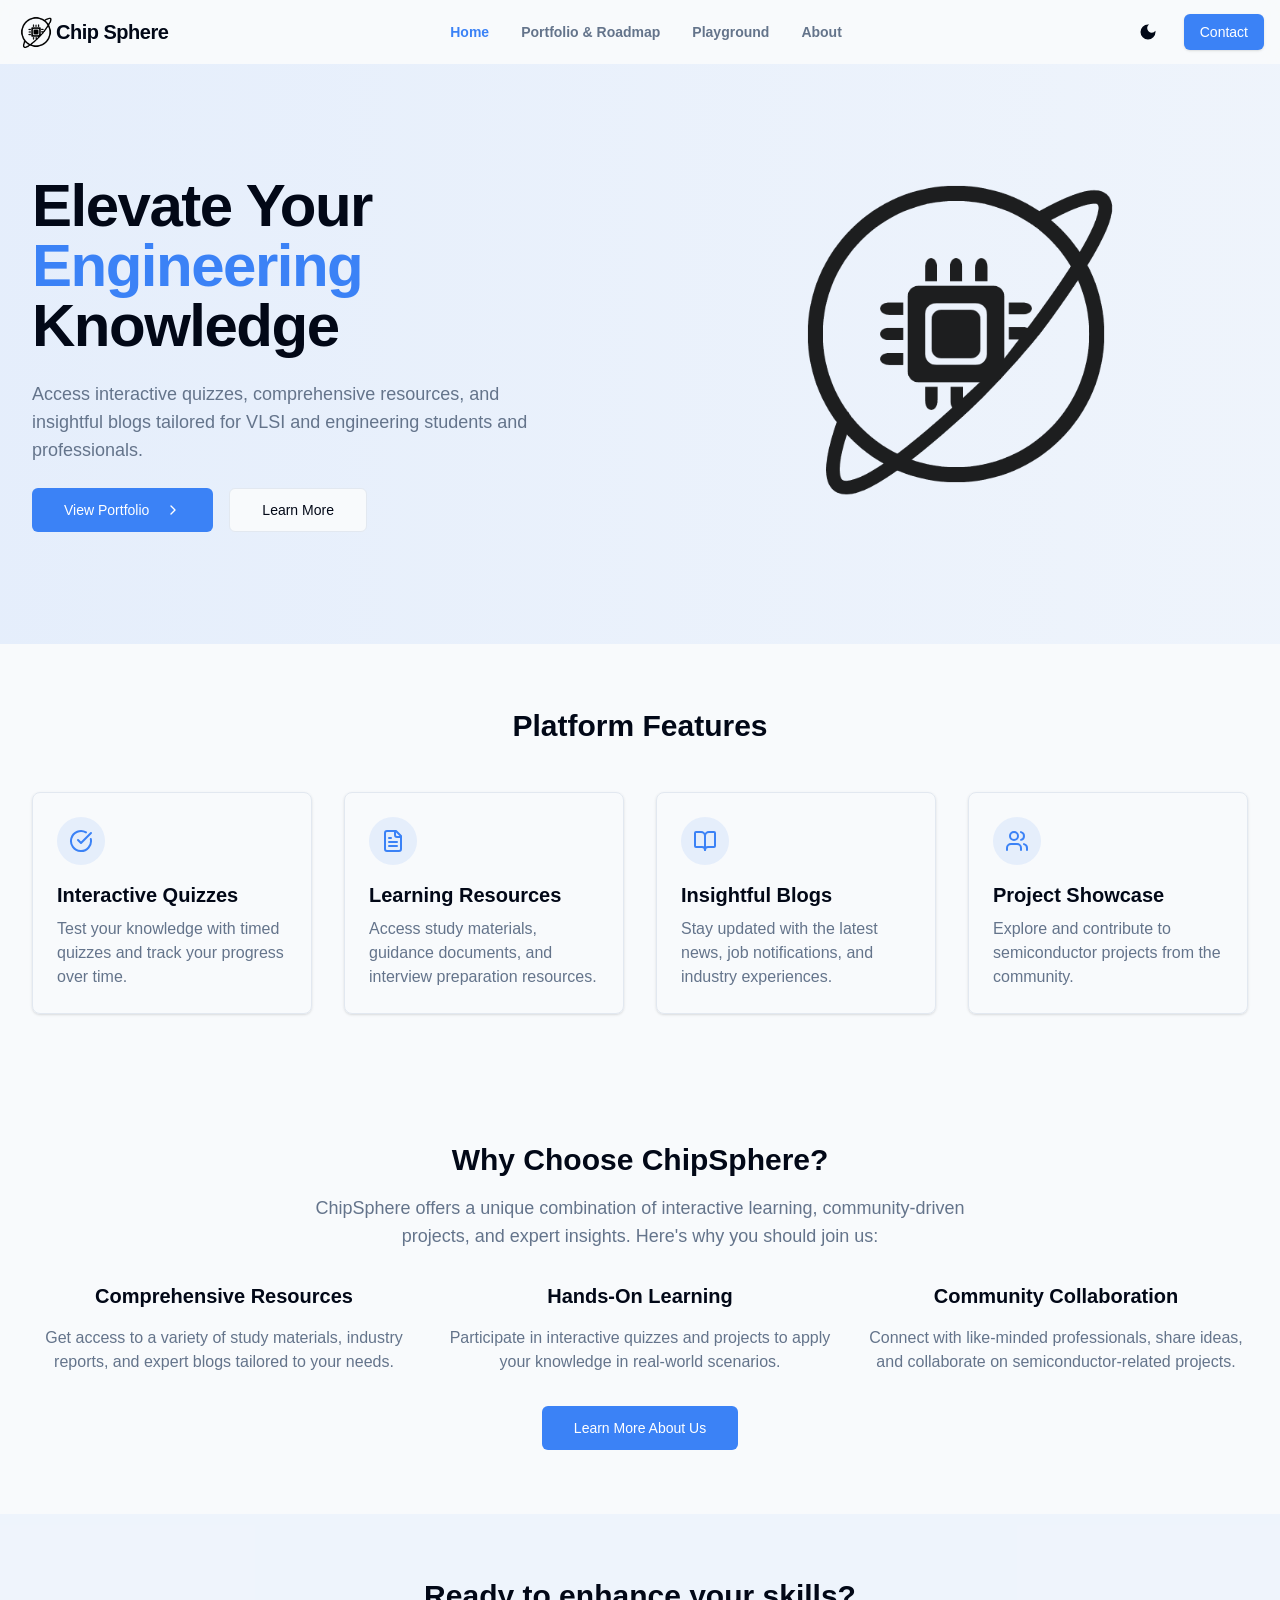
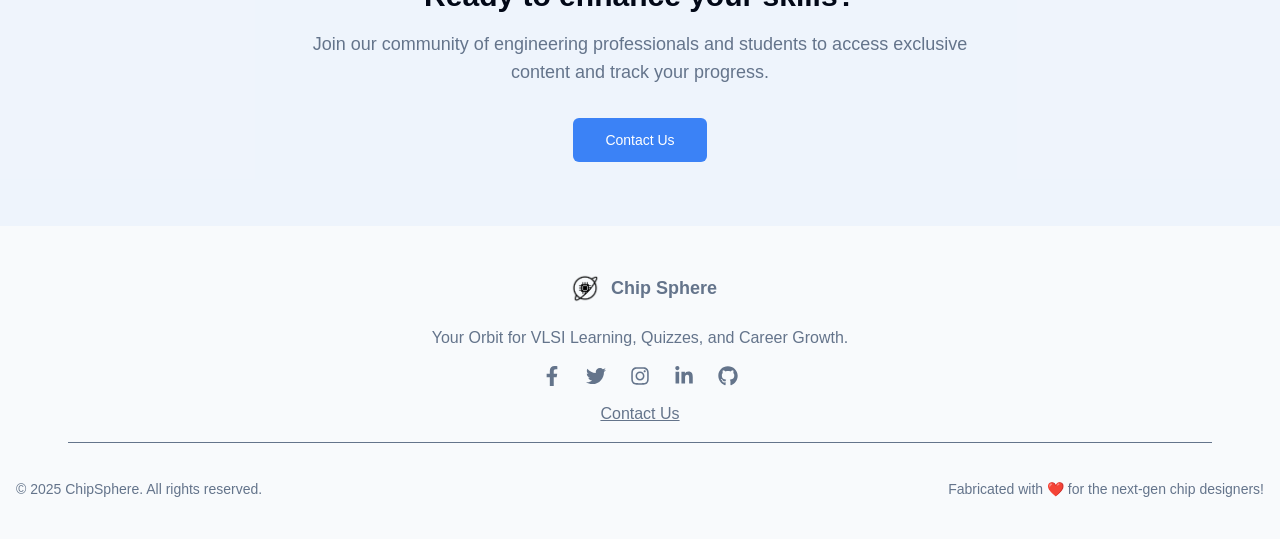
==== commit 565a4a2f: "Unify header navigation ratio and remove bottom border line across all pages (Home, Portfolio, About" ====
--- a/index.html
+++ b/index.html
@@ -1,4 +1,4 @@
-<!DOCTYPE html><html lang="en"><head><meta charSet="utf-8"/><meta name="viewport" content="width=device-width, initial-scale=1"/><link rel="preload" href="_next/static/media/569ce4b8f30dc480-s.p.woff2" as="font" crossorigin="" type="font/woff2"/><link rel="preload" href="_next/static/media/93f479601ee12b01-s.p.woff2" as="font" crossorigin="" type="font/woff2"/><link rel="preload" as="image" href="logo_dark.png"/><link rel="preload" as="image" href="logo_dark.png"/><link rel="preload" as="image" href="logo_dark.png"/><link rel="stylesheet" href="style.css"/><link rel="stylesheet" href="_next/static/css/aac1193f8ad89e7d.css" data-precedence="next"/><link rel="preload" as="script" fetchPriority="low" href="_next/static/chunks/webpack-6522cab6ee8df64d.js"/><meta name="next-size-adjust" content=""/><title>Chip Shpere</title><meta name="description" content="VLSI notebook"/><link rel="icon" href="favicon.ico" type="image/x-icon" sizes="500x500"/><script>document.querySelectorAll('body link[rel="icon"], body link[rel="apple-touch-icon"]').forEach(el => document.head.appendChild(el))</script></head><body class="__variable_5cfdac __variable_9a8899 antialiased overflow-y-auto custom-scroll"><div class="jsx-169be7203678d541 fixed top-4 right-4 z-[9999]"><section aria-label="Notifications alt+T" tabindex="-1" aria-live="polite" aria-relevant="additions text" aria-atomic="false"></section></div> <header class="sticky top-0 z-50 w-full transition-all duration-200 bg-background/80 backdrop-blur-md border-b border-border/40 shadow-sm">
+<!DOCTYPE html><html lang="en"><head><meta charSet="utf-8"/><meta name="viewport" content="width=device-width, initial-scale=1"/><link rel="preload" href="_next/static/media/569ce4b8f30dc480-s.p.woff2" as="font" crossorigin="" type="font/woff2"/><link rel="preload" href="_next/static/media/93f479601ee12b01-s.p.woff2" as="font" crossorigin="" type="font/woff2"/><link rel="preload" as="image" href="logo_dark.png"/><link rel="preload" as="image" href="logo_dark.png"/><link rel="preload" as="image" href="logo_dark.png"/><link rel="stylesheet" href="style.css"/><link rel="stylesheet" href="_next/static/css/aac1193f8ad89e7d.css" data-precedence="next"/><link rel="preload" as="script" fetchPriority="low" href="_next/static/chunks/webpack-6522cab6ee8df64d.js"/><meta name="next-size-adjust" content=""/><title>Chip Shpere</title><meta name="description" content="VLSI notebook"/><link rel="icon" href="favicon.ico" type="image/x-icon" sizes="500x500"/><script>document.querySelectorAll('body link[rel="icon"], body link[rel="apple-touch-icon"]').forEach(el => document.head.appendChild(el))</script></head><body class="__variable_5cfdac __variable_9a8899 antialiased overflow-y-auto custom-scroll"><div class="jsx-169be7203678d541 fixed top-4 right-4 z-[9999]"><section aria-label="Notifications alt+T" tabindex="-1" aria-live="polite" aria-relevant="additions text" aria-atomic="false"></section></div> <header class="sticky top-0 z-50 w-full transition-all duration-200 bg-background/80 backdrop-blur-md">
     <div class="container mx-auto flex h-16 items-center justify-between px-4 lg:px-12">
       <div class="flex items-center">
         <a class="flex items-center space-x-2.5" href="index.html">
